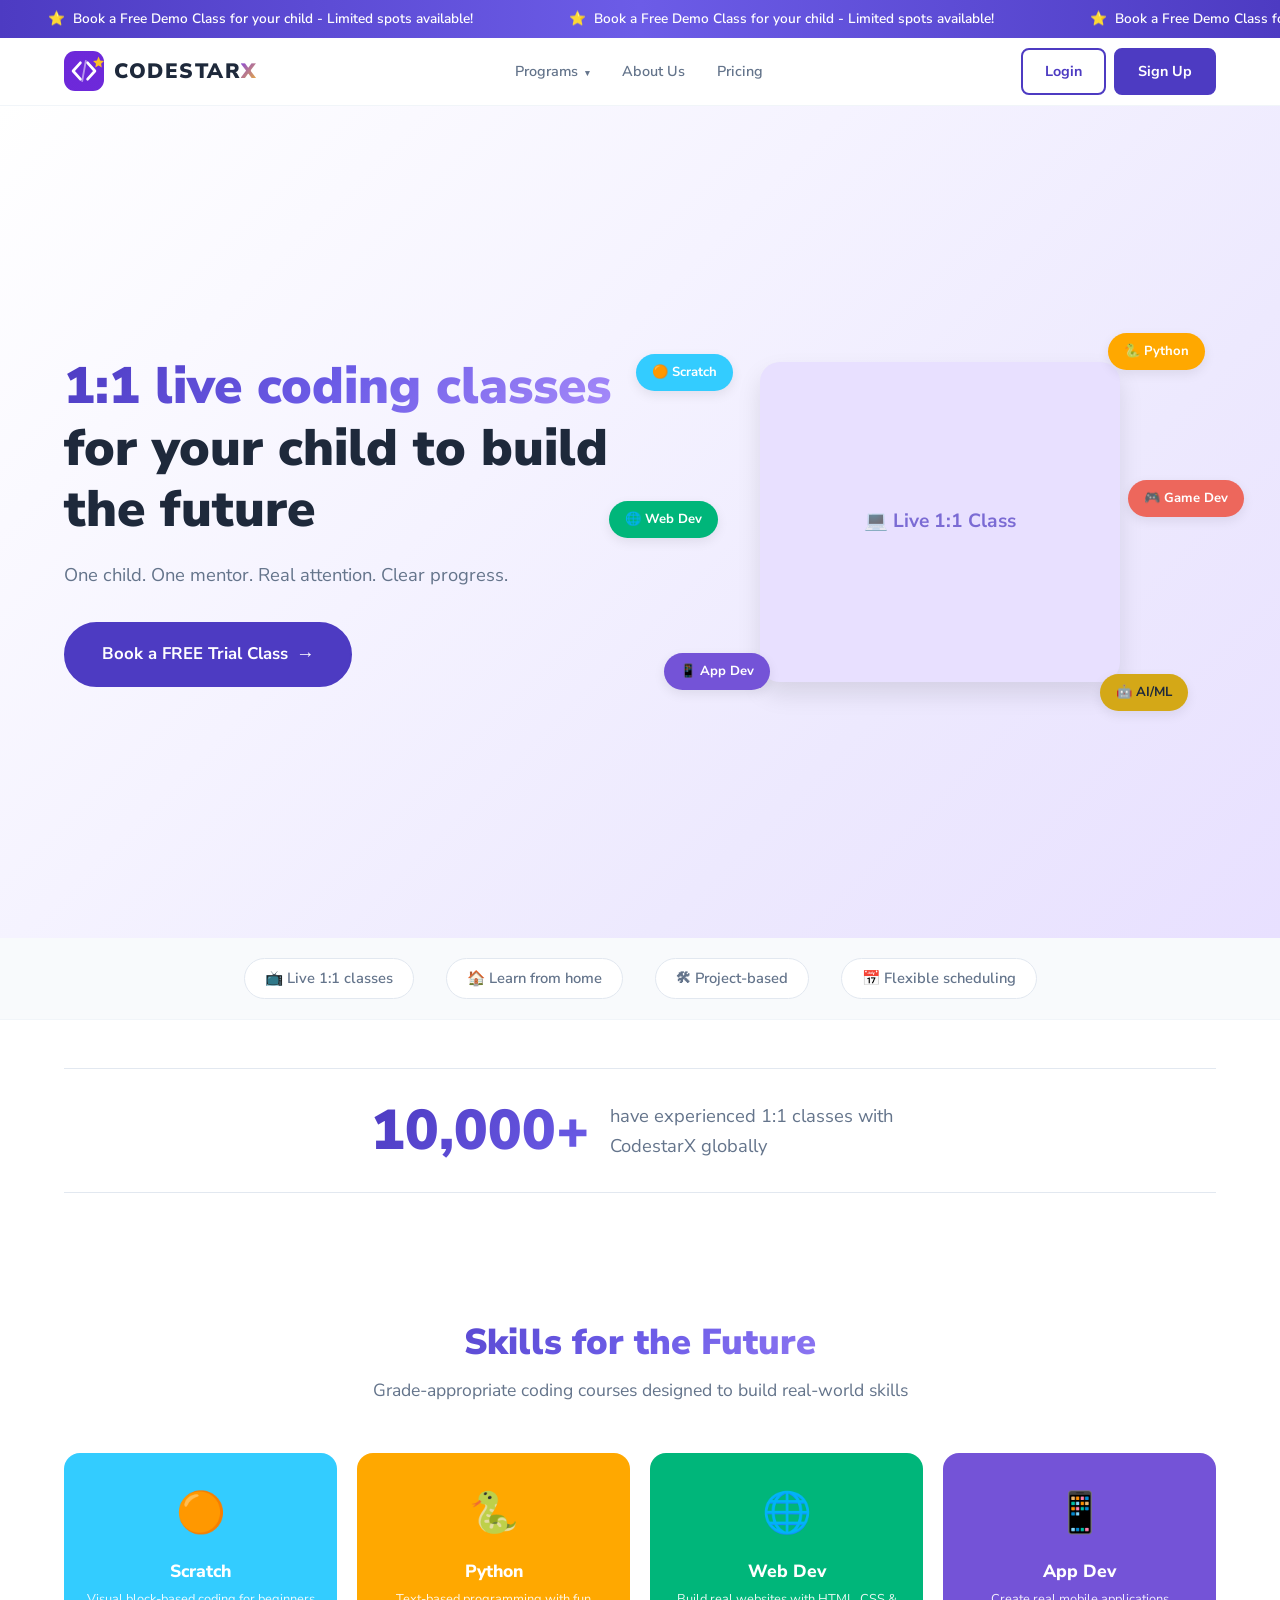
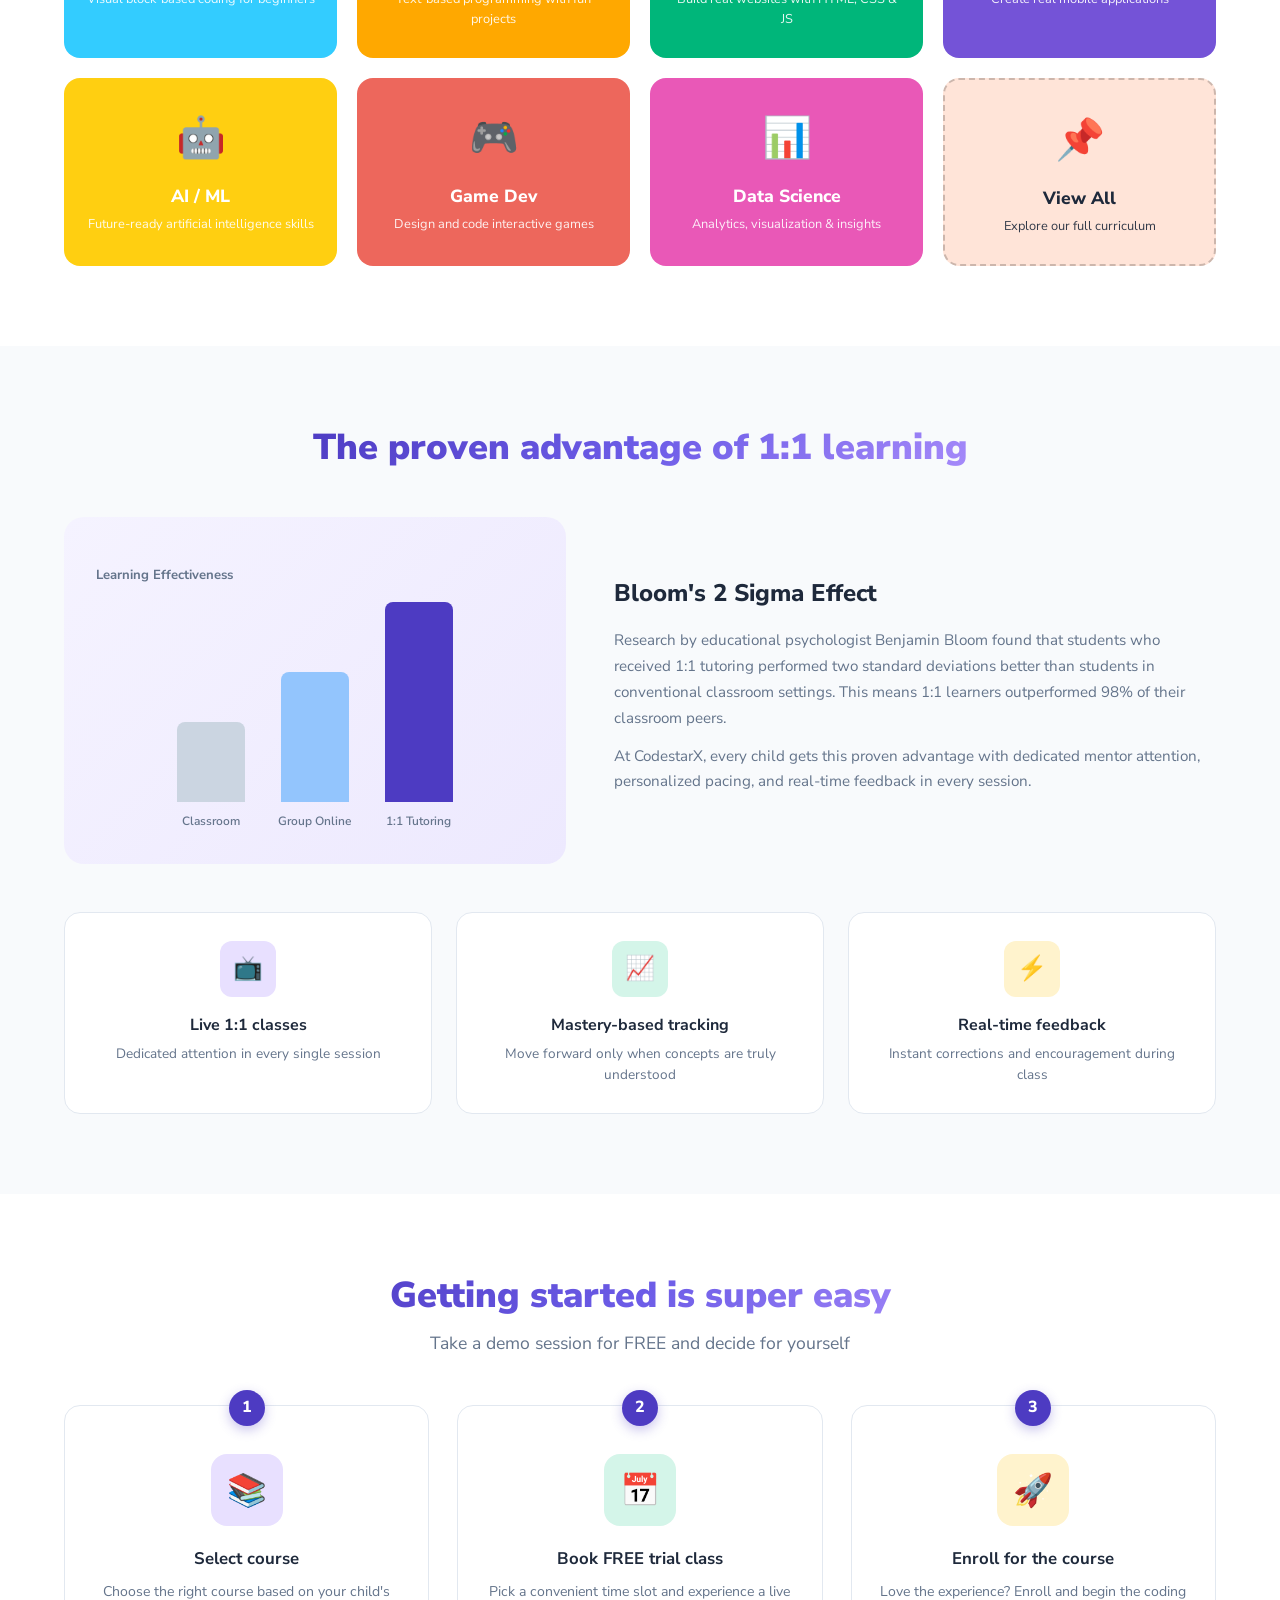
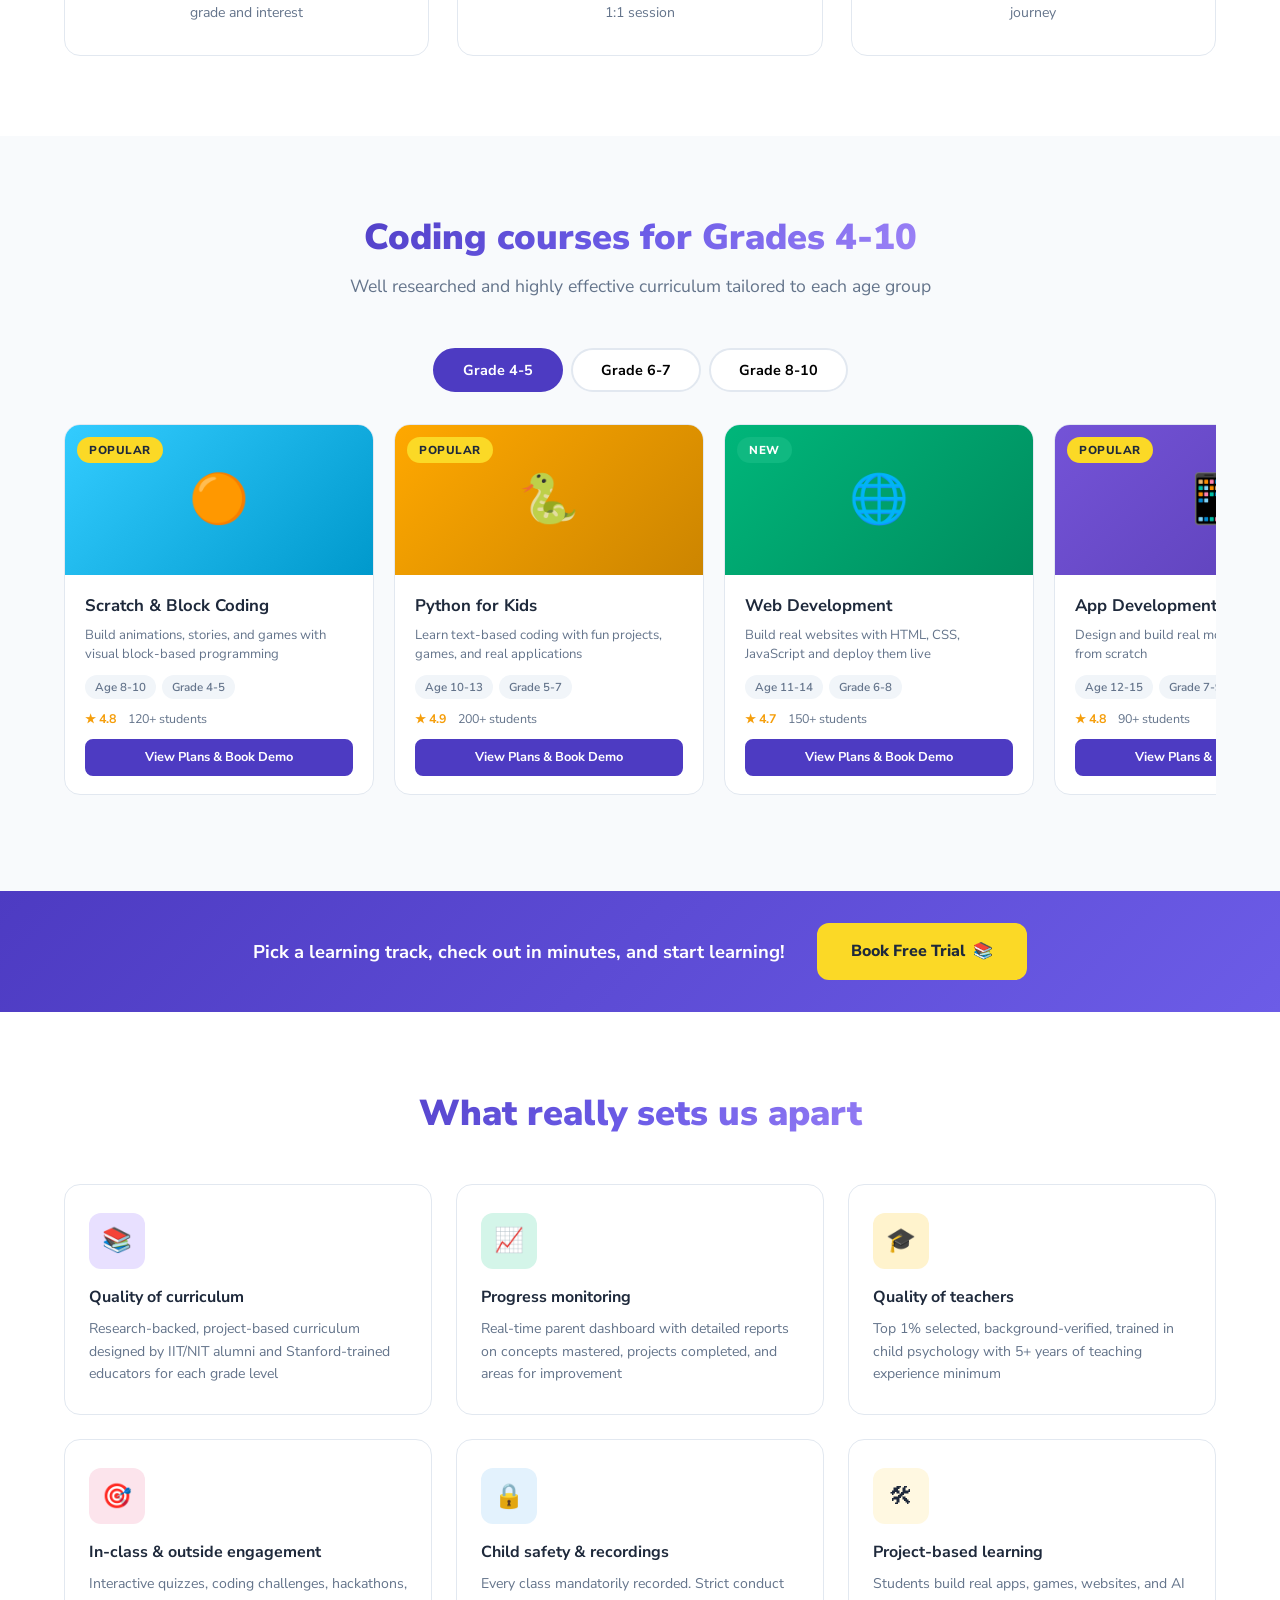
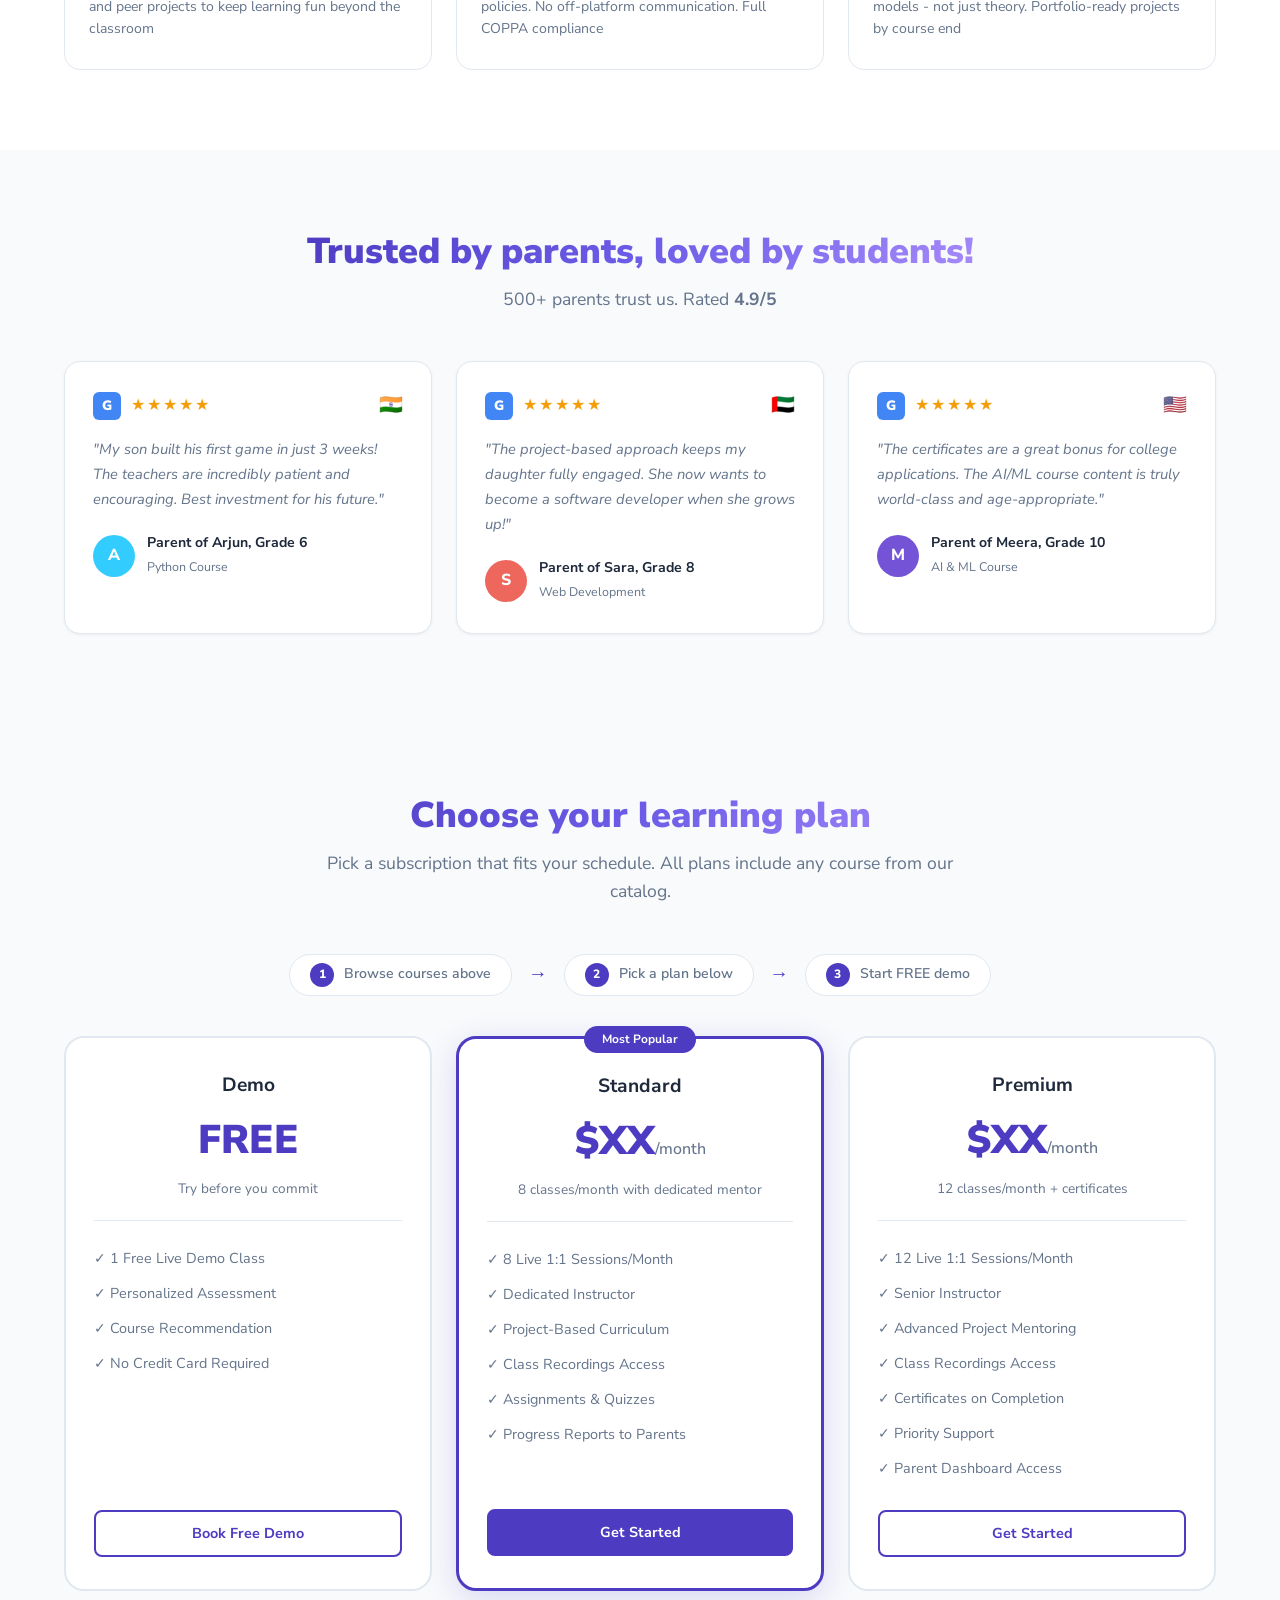
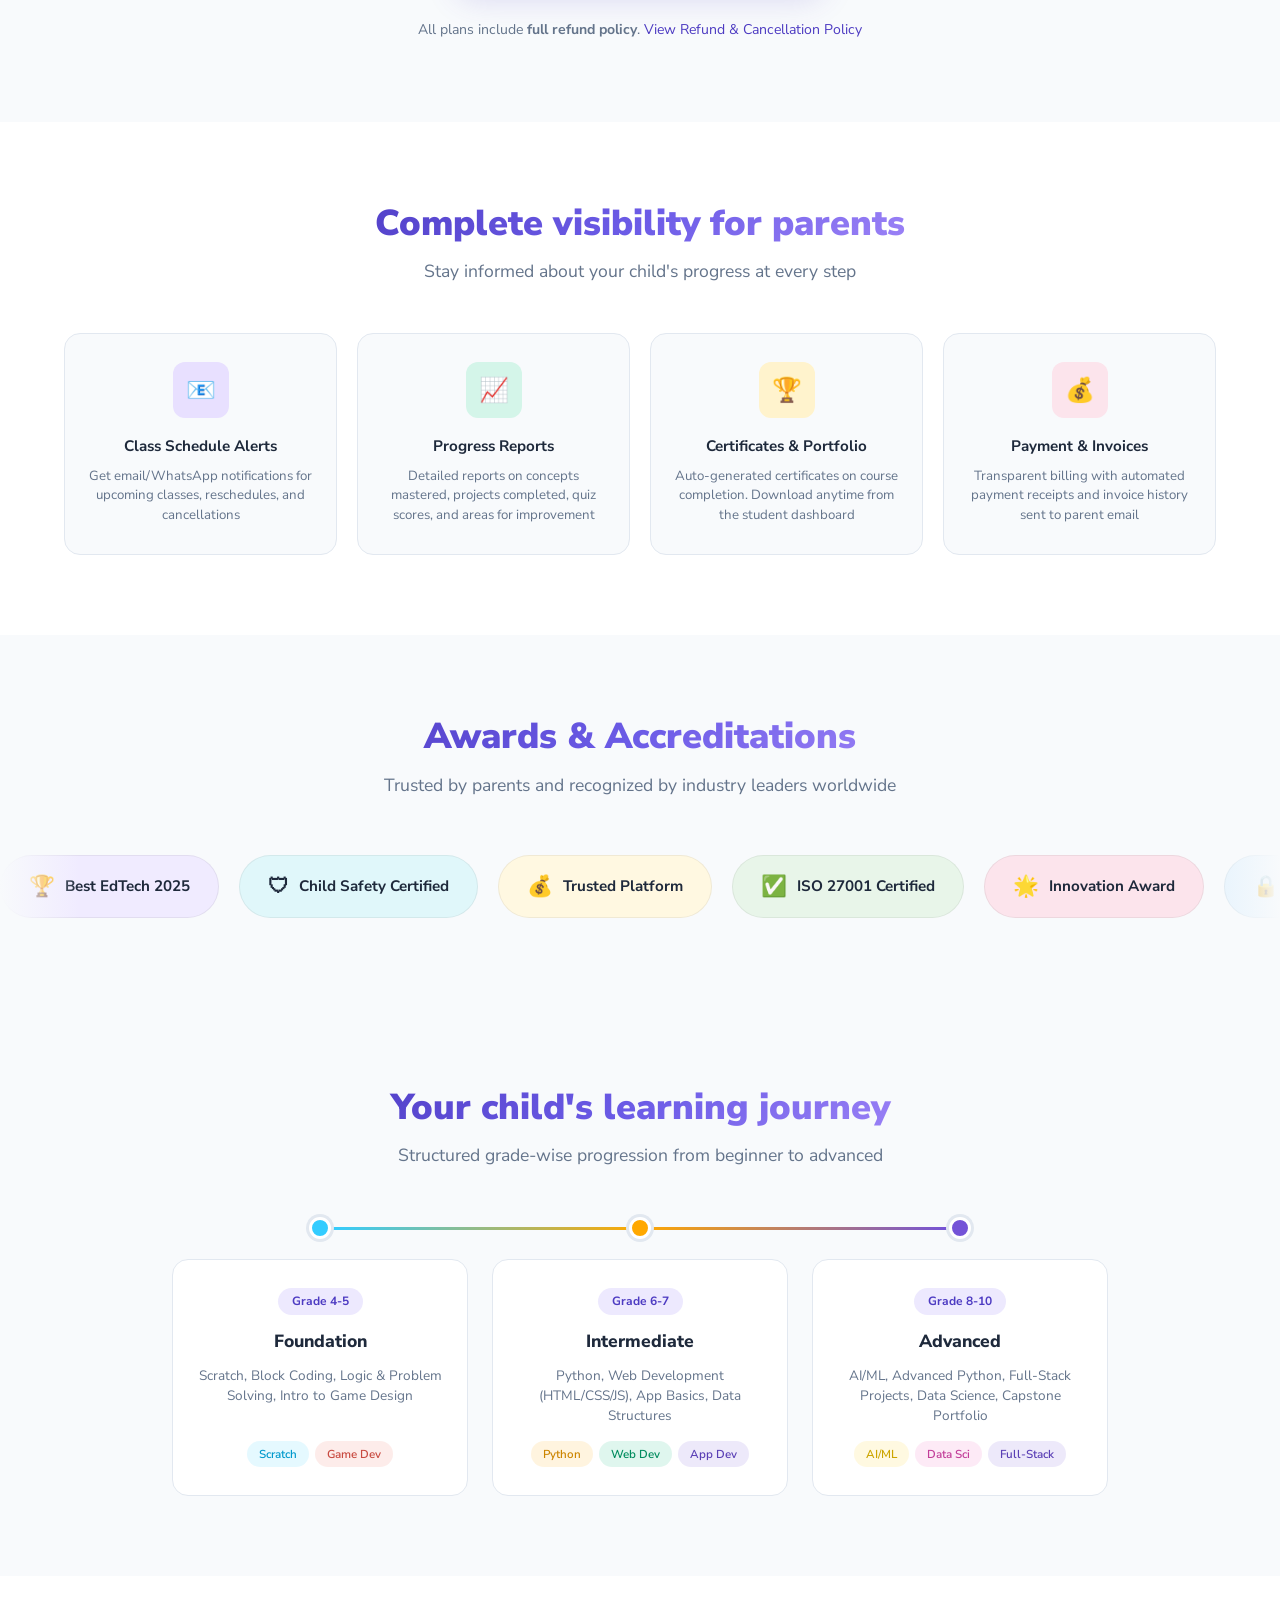
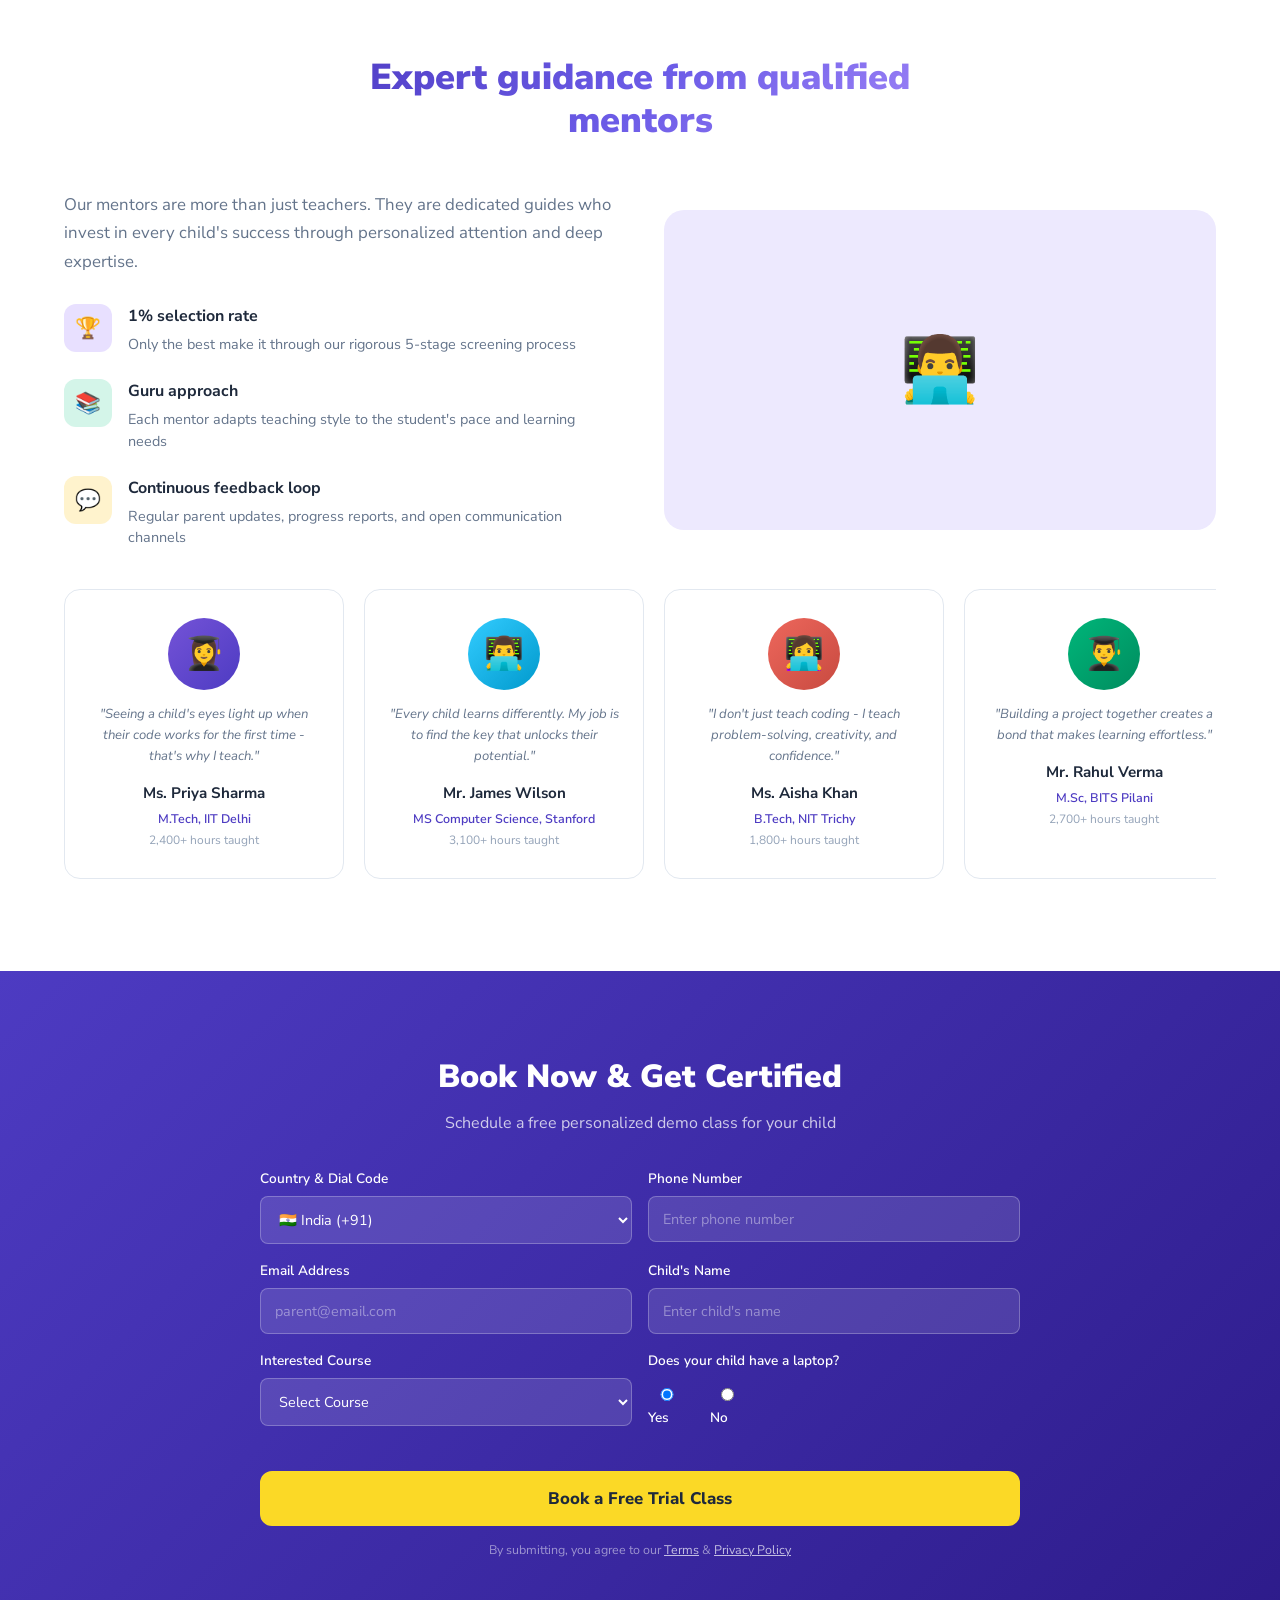
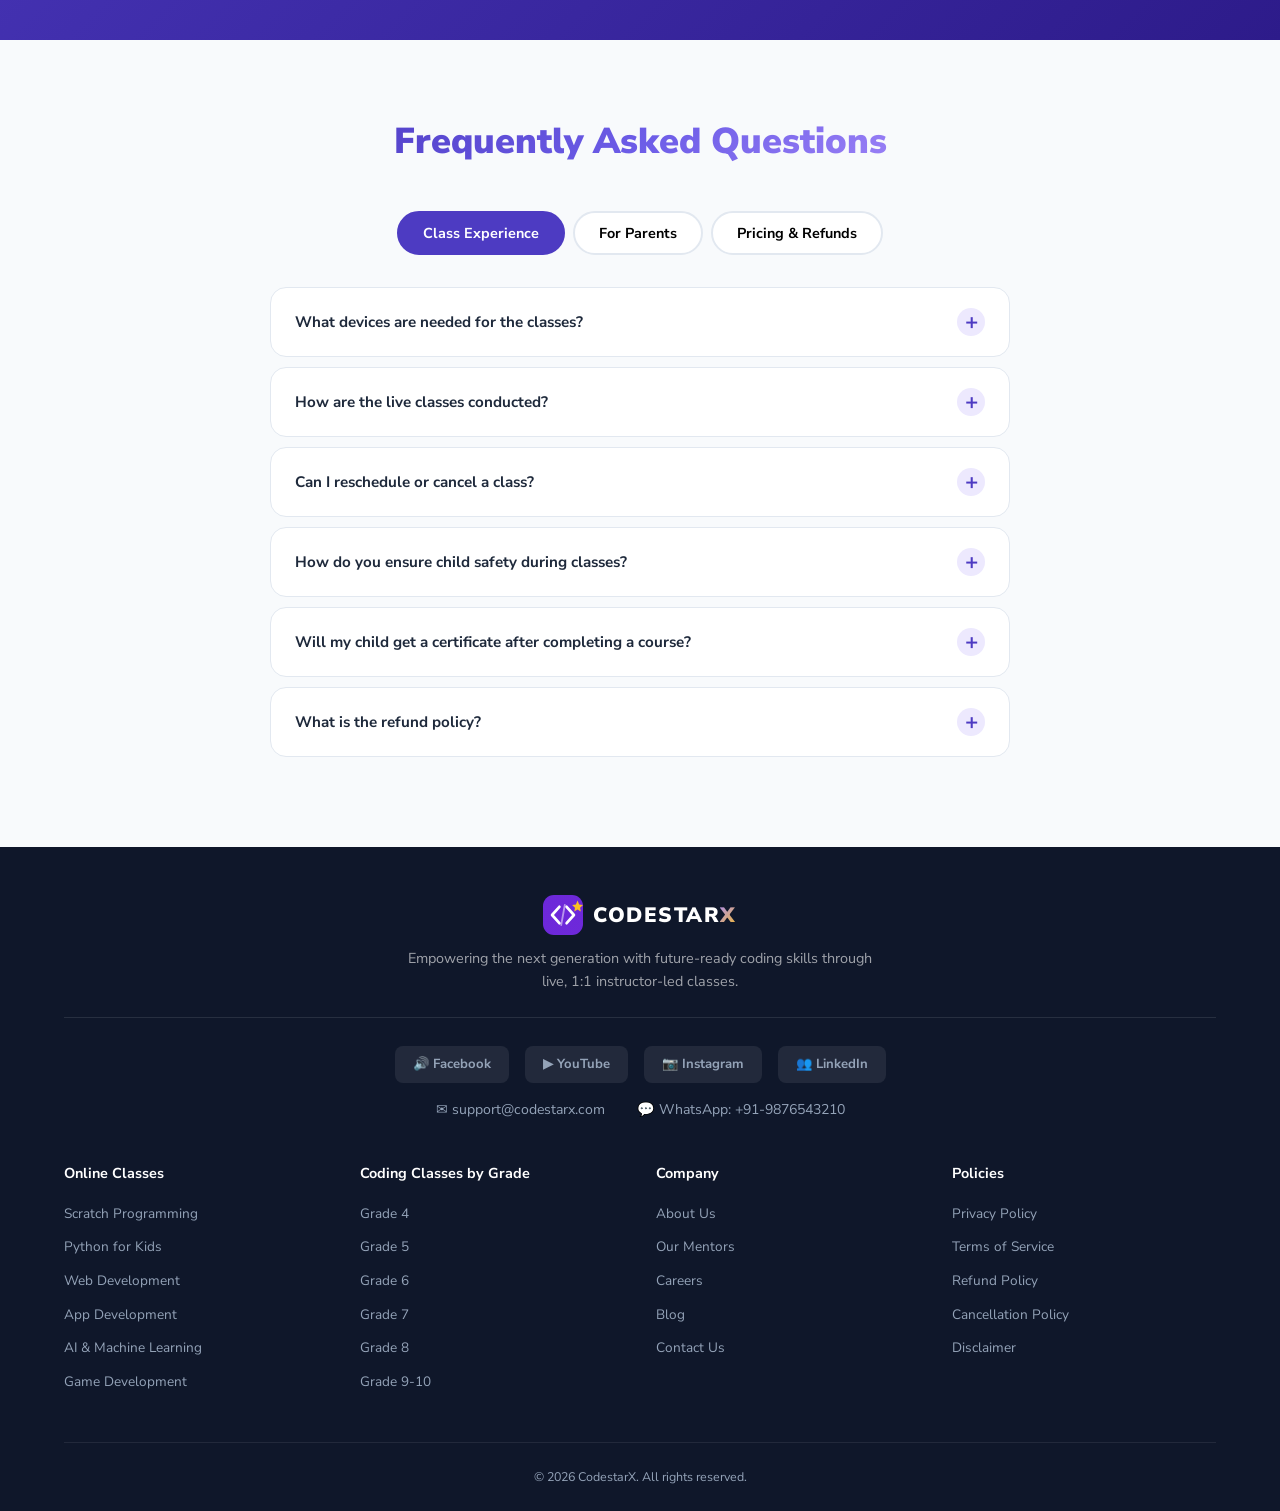
==== v2/wireframe/index.html @ 9871e7d1 "fix folder directory" ====
<!DOCTYPE html>
<html lang="en">
<head>
    <meta charset="UTF-8">
    <meta name="viewport" content="width=device-width, initial-scale=1.0">
    <title>CodestarX - Build the Future | 1:1 Live Coding Classes for Kids</title>
    <link rel="stylesheet" href="styles.css">
    <link href="https://fonts.googleapis.com/css2?family=Nunito+Sans:wght@400;500;600;700;800;900&display=swap" rel="stylesheet">
</head>
<body>

    <!-- ========== 1. SCROLLING ANNOUNCEMENT BAR ========== -->
    <div class="announcement-bar">
        <div class="announcement-track">
            <span class="announcement-text">Book a Free Demo Class for your child - Limited spots available!</span>
            <span class="announcement-text">Book a Free Demo Class for your child - Limited spots available!</span>
            <span class="announcement-text">Book a Free Demo Class for your child - Limited spots available!</span>
            <span class="announcement-text">Book a Free Demo Class for your child - Limited spots available!</span>
            <span class="announcement-text">Book a Free Demo Class for your child - Limited spots available!</span>
            <span class="announcement-text">Book a Free Demo Class for your child - Limited spots available!</span>
            <span class="announcement-text">Book a Free Demo Class for your child - Limited spots available!</span>
            <span class="announcement-text">Book a Free Demo Class for your child - Limited spots available!</span>
            <span class="announcement-text">Book a Free Demo Class for your child - Limited spots available!</span>
            <span class="announcement-text">Book a Free Demo Class for your child - Limited spots available!</span>
            <span class="announcement-text">Book a Free Demo Class for your child - Limited spots available!</span>
            <span class="announcement-text">Book a Free Demo Class for your child - Limited spots available!</span>
        </div>
    </div>

    <!-- ========== 2. STICKY HEADER ========== -->
    <header class="header" id="header">
        <div class="container header-inner">
            <a href="#hero" class="logo">
                <span class="logo-icon">
                    <svg viewBox="0 0 44 44" fill="none" xmlns="http://www.w3.org/2000/svg">
                        <rect width="44" height="44" rx="12" fill="url(#lgH)"/>
                        <path d="M18 13l-8 9 8 9" stroke="#fff" stroke-width="3" stroke-linecap="round" stroke-linejoin="round"/>
                        <path d="M26 13l8 9-8 9" stroke="#fff" stroke-width="3" stroke-linecap="round" stroke-linejoin="round"/>
                        <path d="M24 11l-4 22" stroke="rgba(255,255,255,0.5)" stroke-width="2" stroke-linecap="round"/>
                        <polygon points="38,6 39.8,10.5 44,11 40.8,14 41.6,18.2 38,16 34.4,18.2 35.2,14 32,11 36.2,10.5" fill="#FBBF24"/>
                        <defs>
                            <linearGradient id="lgH" x1="0" y1="0" x2="44" y2="44">
                                <stop offset="0%" stop-color="#6D28D9"/>
                                <stop offset="50%" stop-color="#7C3AED"/>
                                <stop offset="100%" stop-color="#4F46E5"/>
                            </linearGradient>
                        </defs>
                    </svg>
                </span>
                <span class="logo-text">CODESTAR<span class="logo-x">X</span></span>
            </a>
            <nav class="main-nav" id="mainNav">
                <ul>
                    <li class="has-dropdown">
                        <a href="#programs">Programs <span class="arrow">&#9662;</span></a>
                        <ul class="dropdown">
                            <li><a href="#programs">&#128992; Scratch</a></li>
                            <li><a href="#programs">&#128013; Python</a></li>
                            <li><a href="#programs">&#127760; Web Dev</a></li>
                            <li><a href="#programs">&#128241; App Dev</a></li>
                            <li><a href="#programs">&#129302; AI/ML</a></li>
                            <li><a href="#programs">&#127918; Game Dev</a></li>
                            <li class="dropdown-divider"></li>
                            <li><a href="#programs">&#128204; View All Programs</a></li>
                        </ul>
                    </li>
                    <li><a href="#why-us">About Us</a></li>
                    <li><a href="#pricing">Pricing</a></li>
                </ul>
            </nav>
            <div class="header-actions">
                <a href="#" class="btn btn-outline-header">Login</a>
                <a href="#booking" class="btn btn-primary">Sign Up</a>
            </div>
            <button class="mobile-menu-btn" id="mobileMenuBtn" aria-label="Menu">
                <span></span><span></span><span></span>
            </button>
        </div>
        <!-- Mobile Menu -->
        <div class="mobile-menu" id="mobileMenu">
            <ul>
                <li><a href="#programs">Programs</a></li>
                <li><a href="#why-us">About Us</a></li>
                <li><a href="#pricing">Pricing</a></li>
                <li><a href="#" class="btn btn-outline-header" style="margin-bottom:8px;">Login</a></li>
                <li><a href="#booking" class="btn btn-primary">Sign Up</a></li>
            </ul>
        </div>
    </header>

    <!-- ========== 3. HERO SECTION (Codeyoung Style - Light Gradient) ========== -->
    <section class="hero" id="hero">
        <div class="container hero-inner">
            <div class="hero-left">
                <h1 class="hero-heading">
                    <span class="gradient-text">1:1 live coding classes</span> for your child to build the future
                </h1>
                <p class="hero-subtitle">One child. One mentor. Real attention. Clear progress.</p>
                <a href="#booking" class="btn btn-primary btn-large hero-cta">
                    Book a FREE Trial Class <span class="btn-arrow">&#8594;</span>
                </a>
            </div>
            <div class="hero-right">
                <div class="hero-image-placeholder">
                    <div class="hero-placeholder-text">&#128187; Live 1:1 Class</div>
                </div>
                <!-- Floating subject labels -->
                <div class="hero-label hero-label-scratch">&#128992; Scratch</div>
                <div class="hero-label hero-label-python">&#128013; Python</div>
                <div class="hero-label hero-label-webdev">&#127760; Web Dev</div>
                <div class="hero-label hero-label-appdev">&#128241; App Dev</div>
                <div class="hero-label hero-label-aiml">&#129302; AI/ML</div>
                <div class="hero-label hero-label-gamedev">&#127918; Game Dev</div>
            </div>
        </div>
    </section>

    <!-- ========== 4. ACHIEVEMENT INFO BAR ========== -->
    <section class="info-bar">
        <div class="container">
            <div class="info-pills">
                <div class="info-pill">&#128250; Live 1:1 classes</div>
                <div class="info-pill">&#127968; Learn from home</div>
                <div class="info-pill">&#128736; Project-based</div>
                <div class="info-pill">&#128197; Flexible scheduling</div>
            </div>
        </div>
    </section>

    <!-- ========== 5. STUDENT COUNT BAR ========== -->
    <section class="student-count-bar">
        <div class="container">
            <div class="student-count-divider"></div>
            <div class="student-count-inner">
                <div class="student-count-number" id="studentCounter">10,000+</div>
                <div class="student-count-text">have experienced 1:1 classes with CodestarX globally</div>
            </div>
            <div class="student-count-divider"></div>
        </div>
    </section>

    <!-- ========== 6. SKILLS FOR THE FUTURE ========== -->
    <section class="section skills" id="programs">
        <div class="container">
            <div class="section-header">
                <h2 class="gradient-text">Skills for the Future</h2>
                <p>Grade-appropriate coding courses designed to build real-world skills</p>
            </div>
            <div class="skills-grid">
                <div class="skill-card" style="background: #33CCFF;">
                    <div class="skill-emoji">&#128992;</div>
                    <h3>Scratch</h3>
                    <p>Visual block-based coding for beginners</p>
                </div>
                <div class="skill-card" style="background: #FFA800;">
                    <div class="skill-emoji">&#128013;</div>
                    <h3>Python</h3>
                    <p>Text-based programming with fun projects</p>
                </div>
                <div class="skill-card" style="background: #00B67A;">
                    <div class="skill-emoji">&#127760;</div>
                    <h3>Web Dev</h3>
                    <p>Build real websites with HTML, CSS & JS</p>
                </div>
                <div class="skill-card" style="background: #7453D7;">
                    <div class="skill-emoji">&#128241;</div>
                    <h3>App Dev</h3>
                    <p>Create real mobile applications</p>
                </div>
                <div class="skill-card" style="background: #FFCF11;">
                    <div class="skill-emoji">&#129302;</div>
                    <h3>AI / ML</h3>
                    <p>Future-ready artificial intelligence skills</p>
                </div>
                <div class="skill-card" style="background: #ED675C;">
                    <div class="skill-emoji">&#127918;</div>
                    <h3>Game Dev</h3>
                    <p>Design and code interactive games</p>
                </div>
                <div class="skill-card" style="background: #E958B7;">
                    <div class="skill-emoji">&#128202;</div>
                    <h3>Data Science</h3>
                    <p>Analytics, visualization & insights</p>
                </div>
                <div class="skill-card skill-card-cta" style="background: #FFE4D8;">
                    <div class="skill-emoji">&#128204;</div>
                    <h3>View All</h3>
                    <p>Explore our full curriculum</p>
                </div>
            </div>
        </div>
    </section>

    <!-- ========== 7. PROVEN ADVANTAGE ========== -->
    <section class="section proven-advantage" id="proven-advantage">
        <div class="container">
            <div class="section-header">
                <h2 class="gradient-text">The proven advantage of 1:1 learning</h2>
            </div>
            <div class="proven-inner">
                <div class="proven-visual">
                    <div class="proven-chart-box">
                        <div class="chart-title">Learning Effectiveness</div>
                        <div class="chart-bars-row">
                            <div class="chart-bar chart-bar-1">
                                <div class="chart-fill"></div>
                                <span class="chart-label">Classroom</span>
                            </div>
                            <div class="chart-bar chart-bar-2">
                                <div class="chart-fill"></div>
                                <span class="chart-label">Group Online</span>
                            </div>
                            <div class="chart-bar chart-bar-3">
                                <div class="chart-fill"></div>
                                <span class="chart-label">1:1 Tutoring</span>
                            </div>
                        </div>
                    </div>
                </div>
                <div class="proven-content">
                    <h3>Bloom's 2 Sigma Effect</h3>
                    <p>Research by educational psychologist Benjamin Bloom found that students who received 1:1 tutoring performed two standard deviations better than students in conventional classroom settings. This means 1:1 learners outperformed 98% of their classroom peers.</p>
                    <p>At CodestarX, every child gets this proven advantage with dedicated mentor attention, personalized pacing, and real-time feedback in every session.</p>
                </div>
            </div>
            <div class="advantage-cards">
                <div class="advantage-card">
                    <div class="advantage-icon" style="background: #E8E0FF;">&#128250;</div>
                    <h4>Live 1:1 classes</h4>
                    <p>Dedicated attention in every single session</p>
                </div>
                <div class="advantage-card">
                    <div class="advantage-icon" style="background: #D4F5E9;">&#128200;</div>
                    <h4>Mastery-based tracking</h4>
                    <p>Move forward only when concepts are truly understood</p>
                </div>
                <div class="advantage-card">
                    <div class="advantage-icon" style="background: #FFF3CD;">&#9889;</div>
                    <h4>Real-time feedback</h4>
                    <p>Instant corrections and encouragement during class</p>
                </div>
            </div>
        </div>
    </section>

    <!-- ========== 8. GETTING STARTED ========== -->
    <section class="section getting-started" id="getting-started">
        <div class="container">
            <div class="section-header">
                <h2 class="gradient-text">Getting started is super easy</h2>
                <p>Take a demo session for FREE and decide for yourself</p>
            </div>
            <div class="steps-grid">
                <div class="step-card">
                    <div class="step-number">1</div>
                    <div class="step-icon-box" style="background: #E8E0FF;">&#128218;</div>
                    <h4>Select course</h4>
                    <p>Choose the right course based on your child's grade and interest</p>
                </div>
                <div class="step-card">
                    <div class="step-number">2</div>
                    <div class="step-icon-box" style="background: #D4F5E9;">&#128197;</div>
                    <h4>Book FREE trial class</h4>
                    <p>Pick a convenient time slot and experience a live 1:1 session</p>
                </div>
                <div class="step-card">
                    <div class="step-number">3</div>
                    <div class="step-icon-box" style="background: #FFF3CD;">&#128640;</div>
                    <h4>Enroll for the course</h4>
                    <p>Love the experience? Enroll and begin the coding journey</p>
                </div>
            </div>
        </div>
    </section>

    <!-- ========== 9. COURSE CARDS ========== -->
    <section class="section courses" id="courses">
        <div class="container">
            <div class="section-header">
                <h2 class="gradient-text">Coding courses for Grades 4-10</h2>
                <p>Well researched and highly effective curriculum tailored to each age group</p>
            </div>
            <div class="grade-filters">
                <button class="grade-btn active">Grade 4-5</button>
                <button class="grade-btn">Grade 6-7</button>
                <button class="grade-btn">Grade 8-10</button>
            </div>
            <div class="course-scroll">
                <div class="course-card">
                    <div class="course-img" style="background: linear-gradient(135deg, #33CCFF, #0099CC);">
                        <span class="course-badge badge-popular">Popular</span>
                        <span class="course-emoji">&#128992;</span>
                    </div>
                    <div class="course-body">
                        <h4>Scratch & Block Coding</h4>
                        <p class="course-desc">Build animations, stories, and games with visual block-based programming</p>
                        <div class="course-tags">
                            <span class="tag">Age 8-10</span>
                            <span class="tag">Grade 4-5</span>
                        </div>
                        <div class="course-meta">
                            <span class="rating">&#9733; 4.8</span>
                            <span>120+ students</span>
                        </div>
                        <a href="#pricing" class="btn btn-primary btn-small btn-full">View Plans & Book Demo</a>
                    </div>
                </div>
                <div class="course-card">
                    <div class="course-img" style="background: linear-gradient(135deg, #FFA800, #CC8500);">
                        <span class="course-badge badge-popular">Popular</span>
                        <span class="course-emoji">&#128013;</span>
                    </div>
                    <div class="course-body">
                        <h4>Python for Kids</h4>
                        <p class="course-desc">Learn text-based coding with fun projects, games, and real applications</p>
                        <div class="course-tags">
                            <span class="tag">Age 10-13</span>
                            <span class="tag">Grade 5-7</span>
                        </div>
                        <div class="course-meta">
                            <span class="rating">&#9733; 4.9</span>
                            <span>200+ students</span>
                        </div>
                        <a href="#pricing" class="btn btn-primary btn-small btn-full">View Plans &amp; Book Demo</a>
                    </div>
                </div>
                <div class="course-card">
                    <div class="course-img" style="background: linear-gradient(135deg, #00B67A, #008C5E);">
                        <span class="course-badge badge-new">New</span>
                        <span class="course-emoji">&#127760;</span>
                    </div>
                    <div class="course-body">
                        <h4>Web Development</h4>
                        <p class="course-desc">Build real websites with HTML, CSS, JavaScript and deploy them live</p>
                        <div class="course-tags">
                            <span class="tag">Age 11-14</span>
                            <span class="tag">Grade 6-8</span>
                        </div>
                        <div class="course-meta">
                            <span class="rating">&#9733; 4.7</span>
                            <span>150+ students</span>
                        </div>
                        <a href="#pricing" class="btn btn-primary btn-small btn-full">View Plans &amp; Book Demo</a>
                    </div>
                </div>
                <div class="course-card">
                    <div class="course-img" style="background: linear-gradient(135deg, #7453D7, #5A3FB5);">
                        <span class="course-badge badge-popular">Popular</span>
                        <span class="course-emoji">&#128241;</span>
                    </div>
                    <div class="course-body">
                        <h4>App Development</h4>
                        <p class="course-desc">Design and build real mobile applications from scratch</p>
                        <div class="course-tags">
                            <span class="tag">Age 12-15</span>
                            <span class="tag">Grade 7-9</span>
                        </div>
                        <div class="course-meta">
                            <span class="rating">&#9733; 4.8</span>
                            <span>90+ students</span>
                        </div>
                        <a href="#pricing" class="btn btn-primary btn-small btn-full">View Plans &amp; Book Demo</a>
                    </div>
                </div>
                <div class="course-card">
                    <div class="course-img" style="background: linear-gradient(135deg, #FFCF11, #CCA500);">
                        <span class="course-badge badge-new">New</span>
                        <span class="course-emoji">&#129302;</span>
                    </div>
                    <div class="course-body">
                        <h4>AI & Machine Learning</h4>
                        <p class="course-desc">Explore artificial intelligence, machine learning models, and smart projects</p>
                        <div class="course-tags">
                            <span class="tag">Age 13-16</span>
                            <span class="tag">Grade 8-10</span>
                        </div>
                        <div class="course-meta">
                            <span class="rating">&#9733; 4.9</span>
                            <span>80+ students</span>
                        </div>
                        <a href="#pricing" class="btn btn-primary btn-small btn-full">View Plans &amp; Book Demo</a>
                    </div>
                </div>
                <div class="course-card">
                    <div class="course-img" style="background: linear-gradient(135deg, #ED675C, #C84A40);">
                        <span class="course-badge badge-popular">Popular</span>
                        <span class="course-emoji">&#127918;</span>
                    </div>
                    <div class="course-body">
                        <h4>Game Development</h4>
                        <p class="course-desc">Design, code, and publish interactive games with real game engines</p>
                        <div class="course-tags">
                            <span class="tag">Age 10-14</span>
                            <span class="tag">Grade 5-8</span>
                        </div>
                        <div class="course-meta">
                            <span class="rating">&#9733; 4.8</span>
                            <span>110+ students</span>
                        </div>
                        <a href="#pricing" class="btn btn-primary btn-small btn-full">View Plans &amp; Book Demo</a>
                    </div>
                </div>
            </div>
        </div>
    </section>

    <!-- ========== NEW: QUICK CHECKOUT CTA STRIP (Codeyoung style) ========== -->
    <section class="checkout-strip">
        <div class="container">
            <div class="checkout-strip-inner">
                <div class="checkout-strip-text">Pick a learning track, check out in minutes, and start learning!</div>
                <a href="#booking" class="btn btn-accent btn-large">Book Free Trial <span>&#128218;</span></a>
            </div>
        </div>
    </section>

    <!-- ========== 10. WHAT SETS US APART ========== -->
    <section class="section why-choose" id="why-us">
        <div class="container">
            <div class="section-header">
                <h2 class="gradient-text">What really sets us apart</h2>
            </div>
            <div class="features-grid">
                <div class="feature-card">
                    <div class="feature-icon" style="background: #E8E0FF;">&#128218;</div>
                    <h4>Quality of curriculum</h4>
                    <p>Research-backed, project-based curriculum designed by IIT/NIT alumni and Stanford-trained educators for each grade level</p>
                </div>
                <div class="feature-card">
                    <div class="feature-icon" style="background: #D4F5E9;">&#128200;</div>
                    <h4>Progress monitoring</h4>
                    <p>Real-time parent dashboard with detailed reports on concepts mastered, projects completed, and areas for improvement</p>
                </div>
                <div class="feature-card">
                    <div class="feature-icon" style="background: #FFF3CD;">&#127891;</div>
                    <h4>Quality of teachers</h4>
                    <p>Top 1% selected, background-verified, trained in child psychology with 5+ years of teaching experience minimum</p>
                </div>
                <div class="feature-card">
                    <div class="feature-icon" style="background: #FCE4EC;">&#127919;</div>
                    <h4>In-class & outside engagement</h4>
                    <p>Interactive quizzes, coding challenges, hackathons, and peer projects to keep learning fun beyond the classroom</p>
                </div>
                <div class="feature-card">
                    <div class="feature-icon" style="background: #E3F2FD;">&#128274;</div>
                    <h4>Child safety & recordings</h4>
                    <p>Every class mandatorily recorded. Strict conduct policies. No off-platform communication. Full COPPA compliance</p>
                </div>
                <div class="feature-card">
                    <div class="feature-icon" style="background: #FFF8E1;">&#128736;</div>
                    <h4>Project-based learning</h4>
                    <p>Students build real apps, games, websites, and AI models - not just theory. Portfolio-ready projects by course end</p>
                </div>
            </div>
        </div>
    </section>

    <!-- ========== 11. TESTIMONIALS ========== -->
    <section class="section testimonials" id="testimonials">
        <div class="container">
            <div class="section-header">
                <h2 class="gradient-text">Trusted by parents, loved by students!</h2>
                <p>500+ parents trust us. Rated <strong>4.9/5</strong></p>
            </div>
            <div class="testimonial-grid">
                <div class="testimonial-card">
                    <div class="testimonial-top">
                        <div class="google-badge">G</div>
                        <div class="testimonial-stars">&#9733;&#9733;&#9733;&#9733;&#9733;</div>
                        <span class="country-flag">&#127470;&#127475;</span>
                    </div>
                    <p class="testimonial-quote">"My son built his first game in just 3 weeks! The teachers are incredibly patient and encouraging. Best investment for his future."</p>
                    <div class="testimonial-author">
                        <div class="author-avatar" style="background: #33CCFF;">A</div>
                        <div>
                            <strong>Parent of Arjun, Grade 6</strong>
                            <span>Python Course</span>
                        </div>
                    </div>
                </div>
                <div class="testimonial-card">
                    <div class="testimonial-top">
                        <div class="google-badge">G</div>
                        <div class="testimonial-stars">&#9733;&#9733;&#9733;&#9733;&#9733;</div>
                        <span class="country-flag">&#127462;&#127466;</span>
                    </div>
                    <p class="testimonial-quote">"The project-based approach keeps my daughter fully engaged. She now wants to become a software developer when she grows up!"</p>
                    <div class="testimonial-author">
                        <div class="author-avatar" style="background: #ED675C;">S</div>
                        <div>
                            <strong>Parent of Sara, Grade 8</strong>
                            <span>Web Development</span>
                        </div>
                    </div>
                </div>
                <div class="testimonial-card">
                    <div class="testimonial-top">
                        <div class="google-badge">G</div>
                        <div class="testimonial-stars">&#9733;&#9733;&#9733;&#9733;&#9733;</div>
                        <span class="country-flag">&#127482;&#127480;</span>
                    </div>
                    <p class="testimonial-quote">"The certificates are a great bonus for college applications. The AI/ML course content is truly world-class and age-appropriate."</p>
                    <div class="testimonial-author">
                        <div class="author-avatar" style="background: #7453D7;">M</div>
                        <div>
                            <strong>Parent of Meera, Grade 10</strong>
                            <span>AI & ML Course</span>
                        </div>
                    </div>
                </div>
            </div>
        </div>
    </section>

    <!-- ========== NEW: PRICING PLANS (from PRD) ========== -->
    <section class="section pricing" id="pricing">
        <div class="container">
            <div class="section-header">
                <h2 class="gradient-text">Choose your learning plan</h2>
                <p>Pick a subscription that fits your schedule. All plans include any course from our catalog.</p>
            </div>
            <div class="pricing-flow">
                <div class="pricing-flow-step">
                    <span class="pricing-flow-num">1</span>
                    <span>Browse courses above</span>
                </div>
                <span class="pricing-flow-arrow">&#8594;</span>
                <div class="pricing-flow-step">
                    <span class="pricing-flow-num">2</span>
                    <span>Pick a plan below</span>
                </div>
                <span class="pricing-flow-arrow">&#8594;</span>
                <div class="pricing-flow-step">
                    <span class="pricing-flow-num">3</span>
                    <span>Start FREE demo</span>
                </div>
            </div>
            <div class="pricing-grid">
                <div class="pricing-card">
                    <div class="pricing-header-card">
                        <h3>Demo</h3>
                        <div class="pricing-price">FREE</div>
                        <p>Try before you commit</p>
                    </div>
                    <ul class="pricing-features">
                        <li>&#10003; 1 Free Live Demo Class</li>
                        <li>&#10003; Personalized Assessment</li>
                        <li>&#10003; Course Recommendation</li>
                        <li>&#10003; No Credit Card Required</li>
                    </ul>
                    <a href="#booking" class="btn btn-outline btn-full">Book Free Demo</a>
                </div>
                <div class="pricing-card pricing-featured">
                    <div class="pricing-badge">Most Popular</div>
                    <div class="pricing-header-card">
                        <h3>Standard</h3>
                        <div class="pricing-price">$XX<span>/month</span></div>
                        <p>8 classes/month with dedicated mentor</p>
                    </div>
                    <ul class="pricing-features">
                        <li>&#10003; 8 Live 1:1 Sessions/Month</li>
                        <li>&#10003; Dedicated Instructor</li>
                        <li>&#10003; Project-Based Curriculum</li>
                        <li>&#10003; Class Recordings Access</li>
                        <li>&#10003; Assignments & Quizzes</li>
                        <li>&#10003; Progress Reports to Parents</li>
                    </ul>
                    <a href="#booking" class="btn btn-primary btn-full">Get Started</a>
                </div>
                <div class="pricing-card">
                    <div class="pricing-header-card">
                        <h3>Premium</h3>
                        <div class="pricing-price">$XX<span>/month</span></div>
                        <p>12 classes/month + certificates</p>
                    </div>
                    <ul class="pricing-features">
                        <li>&#10003; 12 Live 1:1 Sessions/Month</li>
                        <li>&#10003; Senior Instructor</li>
                        <li>&#10003; Advanced Project Mentoring</li>
                        <li>&#10003; Class Recordings Access</li>
                        <li>&#10003; Certificates on Completion</li>
                        <li>&#10003; Priority Support</li>
                        <li>&#10003; Parent Dashboard Access</li>
                    </ul>
                    <a href="#booking" class="btn btn-outline btn-full">Get Started</a>
                </div>
            </div>
            <p class="pricing-note">All plans include <strong>full refund policy</strong>. <a href="#">View Refund & Cancellation Policy</a></p>
        </div>
    </section>

    <!-- ========== NEW: PARENT VISIBILITY (from PRD) ========== -->
    <section class="section parent-section" id="parents">
        <div class="container">
            <div class="section-header">
                <h2 class="gradient-text">Complete visibility for parents</h2>
                <p>Stay informed about your child's progress at every step</p>
            </div>
            <div class="parent-grid">
                <div class="parent-card">
                    <div class="parent-icon" style="background: #E8E0FF;">&#128231;</div>
                    <h4>Class Schedule Alerts</h4>
                    <p>Get email/WhatsApp notifications for upcoming classes, reschedules, and cancellations</p>
                </div>
                <div class="parent-card">
                    <div class="parent-icon" style="background: #D4F5E9;">&#128200;</div>
                    <h4>Progress Reports</h4>
                    <p>Detailed reports on concepts mastered, projects completed, quiz scores, and areas for improvement</p>
                </div>
                <div class="parent-card">
                    <div class="parent-icon" style="background: #FFF3CD;">&#127942;</div>
                    <h4>Certificates & Portfolio</h4>
                    <p>Auto-generated certificates on course completion. Download anytime from the student dashboard</p>
                </div>
                <div class="parent-card">
                    <div class="parent-icon" style="background: #FCE4EC;">&#128176;</div>
                    <h4>Payment & Invoices</h4>
                    <p>Transparent billing with automated payment receipts and invoice history sent to parent email</p>
                </div>
            </div>
        </div>
    </section>

    <!-- ========== AWARDS & ACCREDITATIONS ========== -->
    <section class="section awards">
        <div class="container">
            <div class="section-header">
                <h2 class="gradient-text">Awards & Accreditations</h2>
                <p>Trusted by parents and recognized by industry leaders worldwide</p>
            </div>
        </div>
        <div class="awards-marquee-wrapper">
            <div class="awards-marquee-track">
                <div class="award-pill" style="background:#F0EBFF;"><span>&#127942;</span> Best EdTech 2025</div>
                <div class="award-pill" style="background:#E0F7FA;"><span>&#128737;</span> Child Safety Certified</div>
                <div class="award-pill" style="background:#FFF8E1;"><span>&#128176;</span> Trusted Platform</div>
                <div class="award-pill" style="background:#E8F5E9;"><span>&#9989;</span> ISO 27001 Certified</div>
                <div class="award-pill" style="background:#FCE4EC;"><span>&#127775;</span> Innovation Award</div>
                <div class="award-pill" style="background:#E3F2FD;"><span>&#128274;</span> COPPA Compliant</div>
                <div class="award-pill" style="background:#FFF3E0;"><span>&#127891;</span> STEM Accredited</div>
                <div class="award-pill" style="background:#F3E5F5;"><span>&#128200;</span> Top Rated Platform</div>
                <div class="award-pill" style="background:#E0F2F1;"><span>&#128196;</span> GDPR Compliant</div>
                <!-- Duplicate for seamless loop -->
                <div class="award-pill" style="background:#F0EBFF;"><span>&#127942;</span> Best EdTech 2025</div>
                <div class="award-pill" style="background:#E0F7FA;"><span>&#128737;</span> Child Safety Certified</div>
                <div class="award-pill" style="background:#FFF8E1;"><span>&#128176;</span> Trusted Platform</div>
                <div class="award-pill" style="background:#E8F5E9;"><span>&#9989;</span> ISO 27001 Certified</div>
                <div class="award-pill" style="background:#FCE4EC;"><span>&#127775;</span> Innovation Award</div>
                <div class="award-pill" style="background:#E3F2FD;"><span>&#128274;</span> COPPA Compliant</div>
                <div class="award-pill" style="background:#FFF3E0;"><span>&#127891;</span> STEM Accredited</div>
                <div class="award-pill" style="background:#F3E5F5;"><span>&#128200;</span> Top Rated Platform</div>
                <div class="award-pill" style="background:#E0F2F1;"><span>&#128196;</span> GDPR Compliant</div>
            </div>
        </div>
    </section>

    <!-- ========== NEW: CURRICULUM PROGRESSION PATH (from PRD) ========== -->
    <section class="section curriculum-path" id="curriculum">
        <div class="container">
            <div class="section-header">
                <h2 class="gradient-text">Your child's learning journey</h2>
                <p>Structured grade-wise progression from beginner to advanced</p>
            </div>
            <div class="path-timeline">
                <div class="path-item">
                    <div class="path-dot" style="background: #33CCFF;"></div>
                    <div class="path-content">
                        <div class="path-grade">Grade 4-5</div>
                        <h4>Foundation</h4>
                        <p>Scratch, Block Coding, Logic & Problem Solving, Intro to Game Design</p>
                        <div class="path-tags">
                            <span style="background:#33CCFF20;color:#0099CC;">Scratch</span>
                            <span style="background:#ED675C20;color:#C84A40;">Game Dev</span>
                        </div>
                    </div>
                </div>
                <div class="path-connector"></div>
                <div class="path-item">
                    <div class="path-dot" style="background: #FFA800;"></div>
                    <div class="path-content">
                        <div class="path-grade">Grade 6-7</div>
                        <h4>Intermediate</h4>
                        <p>Python, Web Development (HTML/CSS/JS), App Basics, Data Structures</p>
                        <div class="path-tags">
                            <span style="background:#FFA80020;color:#CC8500;">Python</span>
                            <span style="background:#00B67A20;color:#008C5E;">Web Dev</span>
                            <span style="background:#7453D720;color:#5A3FB5;">App Dev</span>
                        </div>
                    </div>
                </div>
                <div class="path-connector"></div>
                <div class="path-item">
                    <div class="path-dot" style="background: #7453D7;"></div>
                    <div class="path-content">
                        <div class="path-grade">Grade 8-10</div>
                        <h4>Advanced</h4>
                        <p>AI/ML, Advanced Python, Full-Stack Projects, Data Science, Capstone Portfolio</p>
                        <div class="path-tags">
                            <span style="background:#FFCF1120;color:#CCA500;">AI/ML</span>
                            <span style="background:#E958B720;color:#C23D99;">Data Sci</span>
                            <span style="background:#7453D720;color:#5A3FB5;">Full-Stack</span>
                        </div>
                    </div>
                </div>
            </div>
        </div>
    </section>

    <!-- ========== 12. TEACHER/MENTOR CARDS ========== -->
    <section class="section mentors" id="mentors">
        <div class="container">
            <div class="section-header">
                <h2 class="gradient-text">Expert guidance from qualified mentors</h2>
            </div>
            <div class="mentors-inner">
                <div class="mentors-top">
                    <div class="mentors-left">
                        <p class="mentors-desc">Our mentors are more than just teachers. They are dedicated guides who invest in every child's success through personalized attention and deep expertise.</p>
                        <div class="mentor-quality-points">
                            <div class="quality-point">
                                <div class="quality-icon" style="background: #E8E0FF;">&#127942;</div>
                                <div>
                                    <h4>1% selection rate</h4>
                                    <p>Only the best make it through our rigorous 5-stage screening process</p>
                                </div>
                            </div>
                            <div class="quality-point">
                                <div class="quality-icon" style="background: #D4F5E9;">&#128218;</div>
                                <div>
                                    <h4>Guru approach</h4>
                                    <p>Each mentor adapts teaching style to the student's pace and learning needs</p>
                                </div>
                            </div>
                            <div class="quality-point">
                                <div class="quality-icon" style="background: #FFF3CD;">&#128172;</div>
                                <div>
                                    <h4>Continuous feedback loop</h4>
                                    <p>Regular parent updates, progress reports, and open communication channels</p>
                                </div>
                            </div>
                        </div>
                    </div>
                    <div class="mentors-right-preview">&#128104;&#8205;&#128187;</div>
                </div>
                <div class="mentors-bottom">
                    <div class="mentor-cards-scroll">
                        <div class="mentor-card">
                            <div class="mentor-avatar" style="background: linear-gradient(135deg, #7453D7, #4D3BC2);">
                                <span>&#128105;&#8205;&#127891;</span>
                            </div>
                            <p class="mentor-quote">"Seeing a child's eyes light up when their code works for the first time - that's why I teach."</p>
                            <h4>Ms. Priya Sharma</h4>
                            <span class="mentor-degree">M.Tech, IIT Delhi</span>
                            <span class="mentor-hours">2,400+ hours taught</span>
                        </div>
                        <div class="mentor-card">
                            <div class="mentor-avatar" style="background: linear-gradient(135deg, #33CCFF, #0099CC);">
                                <span>&#128104;&#8205;&#128187;</span>
                            </div>
                            <p class="mentor-quote">"Every child learns differently. My job is to find the key that unlocks their potential."</p>
                            <h4>Mr. James Wilson</h4>
                            <span class="mentor-degree">MS Computer Science, Stanford</span>
                            <span class="mentor-hours">3,100+ hours taught</span>
                        </div>
                        <div class="mentor-card">
                            <div class="mentor-avatar" style="background: linear-gradient(135deg, #ED675C, #C84A40);">
                                <span>&#128105;&#8205;&#128187;</span>
                            </div>
                            <p class="mentor-quote">"I don't just teach coding - I teach problem-solving, creativity, and confidence."</p>
                            <h4>Ms. Aisha Khan</h4>
                            <span class="mentor-degree">B.Tech, NIT Trichy</span>
                            <span class="mentor-hours">1,800+ hours taught</span>
                        </div>
                        <div class="mentor-card">
                            <div class="mentor-avatar" style="background: linear-gradient(135deg, #00B67A, #008C5E);">
                                <span>&#128104;&#8205;&#127891;</span>
                            </div>
                            <p class="mentor-quote">"Building a project together creates a bond that makes learning effortless."</p>
                            <h4>Mr. Rahul Verma</h4>
                            <span class="mentor-degree">M.Sc, BITS Pilani</span>
                            <span class="mentor-hours">2,700+ hours taught</span>
                        </div>
                    </div>
                </div>
            </div>
        </div>
    </section>

    <!-- ========== 13. BOOKING FORM ========== -->
    <section class="section booking" id="booking">
        <div class="container">
            <div class="booking-inner">
                <div class="booking-form-wrap">
                    <h2>Book Now & Get Certified</h2>
                    <p>Schedule a free personalized demo class for your child</p>
                    <form onsubmit="return false;">
                        <div class="form-row">
                            <div class="form-group">
                                <label>Country & Dial Code</label>
                                <select>
                                    <option>&#127470;&#127475; India (+91)</option>
                                    <option>&#127482;&#127480; USA (+1)</option>
                                    <option>&#127468;&#127463; UK (+44)</option>
                                    <option>&#127462;&#127466; UAE (+971)</option>
                                    <option>&#127464;&#127462; Canada (+1)</option>
                                    <option>&#127462;&#127482; Australia (+61)</option>
                                    <option>&#127480;&#127468; Singapore (+65)</option>
                                </select>
                            </div>
                            <div class="form-group">
                                <label>Phone Number</label>
                                <input type="tel" placeholder="Enter phone number">
                            </div>
                        </div>
                        <div class="form-row">
                            <div class="form-group">
                                <label>Email Address</label>
                                <input type="email" placeholder="parent@email.com">
                            </div>
                            <div class="form-group">
                                <label>Child's Name</label>
                                <input type="text" placeholder="Enter child's name">
                            </div>
                        </div>
                        <div class="form-row">
                            <div class="form-group">
                                <label>Interested Course</label>
                                <select>
                                    <option>Select Course</option>
                                    <option>Scratch Programming</option>
                                    <option>Python for Kids</option>
                                    <option>Web Development</option>
                                    <option>App Development</option>
                                    <option>AI & Machine Learning</option>
                                    <option>Game Development</option>
                                    <option>Data Science</option>
                                </select>
                            </div>
                            <div class="form-group">
                                <label>Does your child have a laptop?</label>
                                <div class="radio-group">
                                    <label class="radio-option">
                                        <input type="radio" name="laptop" value="yes" checked> Yes
                                    </label>
                                    <label class="radio-option">
                                        <input type="radio" name="laptop" value="no"> No
                                    </label>
                                </div>
                            </div>
                        </div>
                        <button type="submit" class="btn btn-primary btn-large btn-full">Book a Free Trial Class</button>
                        <p class="form-disclaimer">By submitting, you agree to our <a href="#">Terms</a> & <a href="#">Privacy Policy</a></p>
                    </form>
                </div>
            </div>
        </div>
    </section>

    <!-- ========== 14. FAQ ========== -->
    <section class="section faq" id="faq">
        <div class="container">
            <div class="section-header">
                <h2 class="gradient-text">Frequently Asked Questions</h2>
            </div>
            <div class="faq-tabs">
                <button class="faq-tab active">Class Experience</button>
                <button class="faq-tab">For Parents</button>
                <button class="faq-tab">Pricing & Refunds</button>
            </div>
            <div class="faq-list">
                <div class="faq-item">
                    <div class="faq-question">
                        <h4>What devices are needed for the classes?</h4>
                        <span class="faq-toggle">+</span>
                    </div>
                    <div class="faq-answer">
                        <p>A laptop or tablet with a stable internet connection, webcam, and microphone is required. Chromebooks work great too. We recommend a screen size of at least 11 inches for the best experience.</p>
                    </div>
                </div>
                <div class="faq-item">
                    <div class="faq-question">
                        <h4>How are the live classes conducted?</h4>
                        <span class="faq-toggle">+</span>
                    </div>
                    <div class="faq-answer">
                        <p>Classes are conducted live via our secure platform with video, audio, and screen sharing. Each class is 50 minutes long. All sessions are mandatorily recorded for safety and review.</p>
                    </div>
                </div>
                <div class="faq-item">
                    <div class="faq-question">
                        <h4>Can I reschedule or cancel a class?</h4>
                        <span class="faq-toggle">+</span>
                    </div>
                    <div class="faq-answer">
                        <p>Yes! Students can reschedule classes up to 4 hours before the scheduled time through their dashboard. Cancellations are subject to our flexible cancellation policy.</p>
                    </div>
                </div>
                <div class="faq-item">
                    <div class="faq-question">
                        <h4>How do you ensure child safety during classes?</h4>
                        <span class="faq-toggle">+</span>
                    </div>
                    <div class="faq-answer">
                        <p>Every class is mandatorily recorded. Teachers follow a strict code of conduct. No private off-platform communication is allowed. All instructors are background-verified.</p>
                    </div>
                </div>
                <div class="faq-item">
                    <div class="faq-question">
                        <h4>Will my child get a certificate after completing a course?</h4>
                        <span class="faq-toggle">+</span>
                    </div>
                    <div class="faq-answer">
                        <p>Yes! Certificates are auto-generated upon course completion and can be downloaded from the student dashboard. These are great for college applications and extracurricular portfolios.</p>
                    </div>
                </div>
                <div class="faq-item">
                    <div class="faq-question">
                        <h4>What is the refund policy?</h4>
                        <span class="faq-toggle">+</span>
                    </div>
                    <div class="faq-answer">
                        <p>We offer a flexible refund policy. If you're not satisfied within the first 7 days, you can request a full refund. Please refer to our refund & cancellation policy page for full details.</p>
                    </div>
                </div>
            </div>
        </div>
    </section>

    <!-- ========== 15. FOOTER ========== -->
    <footer class="footer">
        <div class="container">
            <!-- Footer Logo -->
            <div class="footer-logo-row">
                <a href="#hero" class="logo footer-logo-link">
                    <span class="logo-icon">
                        <svg viewBox="0 0 44 44" fill="none" xmlns="http://www.w3.org/2000/svg">
                            <rect width="44" height="44" rx="12" fill="url(#lgF)"/>
                            <path d="M18 13l-8 9 8 9" stroke="#fff" stroke-width="3" stroke-linecap="round" stroke-linejoin="round"/>
                            <path d="M26 13l8 9-8 9" stroke="#fff" stroke-width="3" stroke-linecap="round" stroke-linejoin="round"/>
                            <path d="M24 11l-4 22" stroke="rgba(255,255,255,0.5)" stroke-width="2" stroke-linecap="round"/>
                            <polygon points="38,6 39.8,10.5 44,11 40.8,14 41.6,18.2 38,16 34.4,18.2 35.2,14 32,11 36.2,10.5" fill="#FBBF24"/>
                            <defs>
                                <linearGradient id="lgF" x1="0" y1="0" x2="44" y2="44">
                                    <stop offset="0%" stop-color="#6D28D9"/>
                                    <stop offset="50%" stop-color="#7C3AED"/>
                                    <stop offset="100%" stop-color="#4F46E5"/>
                                </linearGradient>
                            </defs>
                        </svg>
                    </span>
                    <span class="logo-text">CODESTAR<span class="logo-x">X</span></span>
                </a>
                <p class="footer-tagline">Empowering the next generation with future-ready coding skills through live, 1:1 instructor-led classes.</p>
            </div>
            <!-- Social links row -->
            <div class="footer-social-row">
                <a href="#" title="Facebook">&#128266; Facebook</a>
                <a href="#" title="YouTube">&#9654; YouTube</a>
                <a href="#" title="Instagram">&#128247; Instagram</a>
                <a href="#" title="LinkedIn">&#128101; LinkedIn</a>
            </div>
            <div class="footer-contact-row">
                <span>&#9993; support@codestarx.com</span>
                <span>&#128172; WhatsApp: +91-9876543210</span>
            </div>
            <div class="footer-grid">
                <div class="footer-col">
                    <h4>Online Classes</h4>
                    <ul>
                        <li><a href="#programs">Scratch Programming</a></li>
                        <li><a href="#programs">Python for Kids</a></li>
                        <li><a href="#programs">Web Development</a></li>
                        <li><a href="#programs">App Development</a></li>
                        <li><a href="#programs">AI & Machine Learning</a></li>
                        <li><a href="#programs">Game Development</a></li>
                    </ul>
                </div>
                <div class="footer-col">
                    <h4>Coding Classes by Grade</h4>
                    <ul>
                        <li><a href="#courses">Grade 4</a></li>
                        <li><a href="#courses">Grade 5</a></li>
                        <li><a href="#courses">Grade 6</a></li>
                        <li><a href="#courses">Grade 7</a></li>
                        <li><a href="#courses">Grade 8</a></li>
                        <li><a href="#courses">Grade 9-10</a></li>
                    </ul>
                </div>
                <div class="footer-col">
                    <h4>Company</h4>
                    <ul>
                        <li><a href="#why-us">About Us</a></li>
                        <li><a href="#mentors">Our Mentors</a></li>
                        <li><a href="#">Careers</a></li>
                        <li><a href="#">Blog</a></li>
                        <li><a href="#booking">Contact Us</a></li>
                    </ul>
                </div>
                <div class="footer-col">
                    <h4>Policies</h4>
                    <ul>
                        <li><a href="#">Privacy Policy</a></li>
                        <li><a href="#">Terms of Service</a></li>
                        <li><a href="#">Refund Policy</a></li>
                        <li><a href="#">Cancellation Policy</a></li>
                        <li><a href="#">Disclaimer</a></li>
                    </ul>
                </div>
            </div>
            <div class="footer-bottom">
                <p>&copy; 2026 CodestarX. All rights reserved.</p>
            </div>
        </div>
    </footer>

    <!-- ========== 16. MOBILE STICKY CTA ========== -->
    <div class="mobile-sticky-cta">
        <a href="#booking" class="btn btn-primary btn-full">Book a FREE trial class</a>
    </div>

    <!-- ========== INLINE JAVASCRIPT ========== -->
    <script>
        // FAQ accordion toggle
        document.querySelectorAll('.faq-question').forEach(function(question) {
            question.addEventListener('click', function() {
                var item = this.parentElement;
                var answer = item.querySelector('.faq-answer');
                var toggle = this.querySelector('.faq-toggle');
                var isOpen = answer.style.display === 'block';

                // Close all
                document.querySelectorAll('.faq-answer').forEach(function(a) {
                    a.style.display = 'none';
                });
                document.querySelectorAll('.faq-toggle').forEach(function(t) {
                    t.textContent = '+';
                });

                // Open clicked if it was closed
                if (!isOpen) {
                    answer.style.display = 'block';
                    toggle.textContent = '-';
                }
            });
        });

        // Mobile menu toggle
        var menuBtn = document.getElementById('mobileMenuBtn');
        var mobileMenu = document.getElementById('mobileMenu');
        menuBtn.addEventListener('click', function() {
            mobileMenu.classList.toggle('open');
            menuBtn.classList.toggle('active');
        });

        // Close mobile menu on link click
        mobileMenu.querySelectorAll('a').forEach(function(link) {
            link.addEventListener('click', function() {
                mobileMenu.classList.remove('open');
                menuBtn.classList.remove('active');
            });
        });

        // Smooth scroll for anchor links
        document.querySelectorAll('a[href^="#"]').forEach(function(anchor) {
            anchor.addEventListener('click', function(e) {
                var targetId = this.getAttribute('href');
                if (targetId === '#') return;
                var target = document.querySelector(targetId);
                if (target) {
                    e.preventDefault();
                    var headerHeight = document.querySelector('.header').offsetHeight;
                    var targetPos = target.getBoundingClientRect().top + window.pageYOffset - headerHeight - 10;
                    window.scrollTo({ top: targetPos, behavior: 'smooth' });
                }
            });
        });

        // Header scroll state
        window.addEventListener('scroll', function() {
            var header = document.getElementById('header');
            if (window.scrollY > 50) {
                header.classList.add('scrolled');
            } else {
                header.classList.remove('scrolled');
            }
        });

        // FAQ tab switching
        document.querySelectorAll('.faq-tab').forEach(function(tab) {
            tab.addEventListener('click', function() {
                document.querySelectorAll('.faq-tab').forEach(function(t) {
                    t.classList.remove('active');
                });
                this.classList.add('active');
            });
        });

        // Grade filter buttons
        document.querySelectorAll('.grade-btn').forEach(function(btn) {
            btn.addEventListener('click', function() {
                document.querySelectorAll('.grade-btn').forEach(function(b) {
                    b.classList.remove('active');
                });
                this.classList.add('active');
            });
        });

        // Student count animation on scroll
        (function() {
            var counter = document.getElementById('studentCounter');
            var animated = false;
            function animateCount() {
                if (animated) return;
                var rect = counter.getBoundingClientRect();
                if (rect.top < window.innerHeight && rect.bottom > 0) {
                    animated = true;
                    var target = 10000;
                    var current = 0;
                    var step = Math.ceil(target / 60);
                    var interval = setInterval(function() {
                        current += step;
                        if (current >= target) {
                            current = target;
                            clearInterval(interval);
                        }
                        counter.textContent = current.toLocaleString() + '+';
                    }, 16);
                }
            }
            window.addEventListener('scroll', animateCount);
            animateCount();
        })();
    </script>

</body>
</html>
---- v2/wireframe/styles.css ----
/* ========================================
   CodestarX - Build the Future
   Complete Wireframe Stylesheet
   Font: Nunito Sans | Primary: #4D3BC2 | Accent: #FBD926
   BrightChamps + Codeyoung Hybrid Design
   ======================================== */

/* ===== CSS CUSTOM PROPERTIES ===== */
:root {
    --primary: #4D3BC2;
    --primary-dark: #3A2BA0;
    --primary-light: #EDE9FE;
    --primary-lighter: #F5F3FF;
    --accent: #FBD926;
    --accent-dark: #E5C400;
    --success: #10B981;
    --text: #1E293B;
    --text-secondary: #64748B;
    --text-light: #94A3B8;
    --bg: #FFFFFF;
    --bg-secondary: #F8FAFC;
    --bg-tertiary: #F1F5F9;
    --border: #E2E8F0;
    --border-light: #F1F5F9;
    --font: 'Nunito Sans', -apple-system, BlinkMacSystemFont, 'Segoe UI', sans-serif;
    --container: 1200px;
    --header-h: 68px;
    --radius-sm: 6px;
    --radius-md: 8px;
    --radius-lg: 12px;
    --radius-xl: 16px;
    --radius-2xl: 20px;
    --radius-full: 9999px;
    --shadow-sm: 0 1px 3px rgba(0,0,0,0.06);
    --shadow-md: 0 4px 12px rgba(0,0,0,0.08);
    --shadow-lg: 0 12px 24px rgba(0,0,0,0.1);
    --shadow-xl: 0 20px 40px rgba(0,0,0,0.12);
}

/* ===== RESET ===== */
*, *::before, *::after { margin: 0; padding: 0; box-sizing: border-box; }
html { scroll-behavior: smooth; font-size: 16px; }
body {
    font-family: var(--font);
    color: var(--text);
    background: var(--bg);
    line-height: 1.6;
    -webkit-font-smoothing: antialiased;
    overflow-x: hidden;
}
img { max-width: 100%; display: block; }
a { color: var(--primary); text-decoration: none; transition: color 0.2s; }
ul { list-style: none; }
button { font-family: var(--font); }

/* ===== LAYOUT ===== */
.container { max-width: var(--container); margin: 0 auto; padding: 0 24px; }
.section { padding: 80px 0; }
.section-header { text-align: center; max-width: 680px; margin: 0 auto 48px; }
.section-header h2 {
    font-size: 2.25rem;
    font-weight: 900;
    margin-bottom: 12px;
    line-height: 1.2;
    color: var(--text);
}
.section-header p { font-size: 1.1rem; color: var(--text-secondary); }

section[id] { scroll-margin-top: calc(var(--header-h) + 16px); }

/* ===== GRADIENT TEXT ===== */
.gradient-text {
    background: linear-gradient(135deg, var(--primary), #6C5CE7, #A78BFA);
    -webkit-background-clip: text;
    -webkit-text-fill-color: transparent;
    background-clip: text;
}

/* ===== BUTTONS ===== */
.btn {
    display: inline-flex;
    align-items: center;
    justify-content: center;
    font-family: var(--font);
    font-weight: 700;
    font-size: 0.9rem;
    padding: 10px 22px;
    border-radius: var(--radius-md);
    border: 2px solid transparent;
    cursor: pointer;
    transition: all 0.2s ease;
    text-decoration: none;
    gap: 8px;
    white-space: nowrap;
}
.btn-primary {
    background: var(--primary);
    color: #fff;
    border-color: var(--primary);
}
.btn-primary:hover {
    background: var(--primary-dark);
    border-color: var(--primary-dark);
    transform: translateY(-1px);
    box-shadow: 0 4px 12px rgba(77,59,194,0.3);
}
.btn-outline {
    background: transparent;
    color: var(--primary);
    border-color: var(--primary);
}
.btn-outline:hover { background: var(--primary); color: #fff; }
.btn-outline-header {
    background: transparent;
    color: var(--primary);
    border-color: var(--primary);
}
.btn-outline-header:hover { background: var(--primary); color: #fff; }
.btn-large { padding: 14px 32px; font-size: 1rem; border-radius: var(--radius-lg); }
.btn-small { padding: 6px 14px; font-size: 0.8rem; }
.btn-full { width: 100%; }
.btn-arrow { font-size: 1.1em; transition: transform 0.2s; }
.btn:hover .btn-arrow { transform: translateX(4px); }

/* ========== 1. ANNOUNCEMENT BAR ========== */
.announcement-bar {
    background: linear-gradient(90deg, var(--primary), #6C5CE7, var(--primary));
    color: #fff;
    padding: 8px 0;
    overflow: hidden;
    position: relative;
    font-size: 0.85rem;
    font-weight: 600;
}
.announcement-track {
    display: flex;
    white-space: nowrap;
    animation: marquee-scroll 30s linear infinite;
}
.announcement-text {
    padding: 0 48px;
    flex-shrink: 0;
}
.announcement-text::before {
    content: "\2B50";
    margin-right: 8px;
}
@keyframes marquee-scroll {
    0% { transform: translateX(0); }
    100% { transform: translateX(-50%); }
}

/* ========== 2. HEADER ========== */
.header {
    position: sticky;
    top: 0;
    z-index: 9999;
    background: rgba(255,255,255,0.95);
    border-bottom: 1px solid var(--border-light);
    height: var(--header-h);
    transition: all 0.3s ease;
}
.header.scrolled {
    backdrop-filter: blur(16px);
    -webkit-backdrop-filter: blur(16px);
    background: rgba(255,255,255,0.88);
    box-shadow: 0 2px 20px rgba(0,0,0,0.06);
}
.header-inner {
    display: flex;
    align-items: center;
    justify-content: space-between;
    height: 100%;
}
.logo {
    display: flex;
    align-items: center;
    gap: 10px;
    text-decoration: none;
    color: var(--text);
    flex-shrink: 0;
}
.logo-icon {
    display: flex;
    align-items: center;
    justify-content: center;
    flex-shrink: 0;
}
.logo-icon svg {
    height: 40px;
    width: 40px;
    transition: transform 0.3s ease;
}
.logo:hover .logo-icon svg {
    transform: translateY(-1px) scale(1.04);
}
.logo-text {
    font-size: 1.3rem;
    font-weight: 900;
    letter-spacing: 1.5px;
    color: var(--text);
}
.logo-x {
    background: linear-gradient(135deg, #7C3AED, #FBBF24);
    -webkit-background-clip: text;
    -webkit-text-fill-color: transparent;
    background-clip: text;
    font-weight: 900;
}

/* Nav */
.main-nav ul {
    display: flex;
    align-items: center;
    gap: 32px;
}
.main-nav a {
    color: var(--text-secondary);
    font-size: 0.9rem;
    font-weight: 600;
    transition: color 0.2s;
    padding: 8px 0;
    display: block;
}
.main-nav a:hover { color: var(--primary); }
.arrow { font-size: 0.6em; margin-left: 3px; }

/* Dropdown */
.has-dropdown { position: relative; }
.dropdown {
    visibility: hidden;
    opacity: 0;
    position: absolute;
    top: calc(100% + 8px);
    left: 50%;
    transform: translateX(-50%) translateY(6px);
    background: #fff;
    border: 1px solid var(--border);
    border-radius: var(--radius-lg);
    box-shadow: var(--shadow-xl);
    padding: 8px 0;
    min-width: 220px;
    flex-direction: column;
    z-index: 9999;
    transition: opacity 0.2s ease, visibility 0.2s ease, transform 0.2s ease;
    pointer-events: none;
}
.has-dropdown:hover .dropdown {
    visibility: visible;
    opacity: 1;
    transform: translateX(-50%) translateY(0);
    pointer-events: auto;
    display: flex;
}
.has-dropdown::after {
    content: '';
    position: absolute;
    top: 100%;
    left: 0;
    right: 0;
    height: 16px;
    display: none;
}
.has-dropdown:hover::after { display: block; }
.dropdown li a {
    padding: 10px 20px;
    display: block;
    white-space: nowrap;
    font-size: 0.88rem;
    color: var(--text-secondary);
}
.dropdown li a:hover { background: var(--bg-secondary); color: var(--primary); }
.dropdown-divider {
    height: 1px;
    background: var(--border);
    margin: 4px 0;
}

/* Header actions */
.header-actions { display: flex; gap: 8px; align-items: center; }

/* Mobile menu button */
.mobile-menu-btn {
    display: none;
    flex-direction: column;
    gap: 5px;
    background: none;
    border: none;
    cursor: pointer;
    padding: 8px;
    z-index: 10000;
}
.mobile-menu-btn span {
    width: 24px;
    height: 2.5px;
    background: var(--text);
    border-radius: 2px;
    transition: all 0.3s;
}
.mobile-menu-btn.active span:nth-child(1) {
    transform: rotate(45deg) translate(5px, 5px);
}
.mobile-menu-btn.active span:nth-child(2) { opacity: 0; }
.mobile-menu-btn.active span:nth-child(3) {
    transform: rotate(-45deg) translate(5px, -5px);
}

/* Mobile menu panel - slide in */
.mobile-menu {
    position: absolute;
    top: var(--header-h);
    left: 0;
    right: 0;
    background: #fff;
    border-bottom: 2px solid var(--border);
    padding: 20px 24px;
    box-shadow: var(--shadow-lg);
    z-index: 9998;
    transform: translateY(-100%);
    opacity: 0;
    visibility: hidden;
    transition: transform 0.3s ease, opacity 0.3s ease, visibility 0.3s ease;
}
.mobile-menu.open {
    transform: translateY(0);
    opacity: 1;
    visibility: visible;
}
.mobile-menu ul { display: flex; flex-direction: column; gap: 12px; }
.mobile-menu a {
    display: block;
    padding: 10px 0;
    font-size: 1rem;
    font-weight: 600;
    color: var(--text);
    border-bottom: 1px solid var(--border-light);
}

/* ========== 3. HERO (Codeyoung Style - Light Gradient) ========== */
.hero {
    background: linear-gradient(135deg, #FFFFFF 0%, #F5F3FF 40%, #EDE9FE 70%, #E8E0FF 100%);
    min-height: calc(100vh - var(--header-h));
    display: flex;
    align-items: center;
    position: relative;
    overflow: hidden;
    padding: 60px 0;
}
.hero-inner {
    display: grid;
    grid-template-columns: 1fr 1fr;
    gap: 48px;
    align-items: center;
}
.hero-left { position: relative; z-index: 2; }
.hero-heading {
    font-size: clamp(2rem, 4vw, 3.2rem);
    font-weight: 900;
    color: var(--text);
    line-height: 1.2;
    margin-bottom: 20px;
}
.hero-heading .gradient-text {
    display: inline;
}
.hero-subtitle {
    font-size: 1.15rem;
    color: var(--text-secondary);
    margin-bottom: 32px;
    line-height: 1.6;
}
.hero-cta {
    padding: 16px 36px;
    font-size: 1.05rem;
    border-radius: var(--radius-full);
}
.hero-cta:hover {
    transform: translateY(-2px);
    box-shadow: 0 8px 24px rgba(77,59,194,0.35);
}

/* Hero right - image placeholder with floating labels */
.hero-right {
    position: relative;
    display: flex;
    align-items: center;
    justify-content: center;
    min-height: 420px;
}
.hero-image-placeholder {
    width: 360px;
    height: 320px;
    background: #E8E0FF;
    border-radius: var(--radius-2xl);
    display: flex;
    align-items: center;
    justify-content: center;
    position: relative;
    box-shadow: var(--shadow-lg);
}
.hero-placeholder-text {
    font-size: 1.2rem;
    font-weight: 700;
    color: var(--primary);
    opacity: 0.7;
}

/* Floating subject labels */
.hero-label {
    position: absolute;
    padding: 8px 16px;
    border-radius: var(--radius-full);
    font-size: 0.82rem;
    font-weight: 700;
    color: #fff;
    white-space: nowrap;
    box-shadow: var(--shadow-md);
    animation: float 3s ease-in-out infinite;
    z-index: 3;
}
.hero-label-scratch {
    background: #33CCFF;
    top: 10%;
    left: -5%;
    animation-delay: 0s;
}
.hero-label-python {
    background: #FFA800;
    top: 5%;
    right: 2%;
    animation-delay: 0.5s;
}
.hero-label-webdev {
    background: #00B67A;
    top: 45%;
    left: -10%;
    animation-delay: 1s;
}
.hero-label-appdev {
    background: #7453D7;
    bottom: 10%;
    left: 0%;
    animation-delay: 1.5s;
}
.hero-label-aiml {
    background: #D4A817;
    color: #1E293B;
    bottom: 5%;
    right: 5%;
    animation-delay: 2s;
}
.hero-label-gamedev {
    background: #ED675C;
    top: 40%;
    right: -5%;
    animation-delay: 2.5s;
}
@keyframes float {
    0%, 100% { transform: translateY(0); }
    50% { transform: translateY(-8px); }
}

/* ========== 4. ACHIEVEMENT INFO BAR ========== */
.info-bar {
    background: var(--bg-secondary);
    padding: 20px 0;
    border-bottom: 1px solid var(--border-light);
}
.info-pills {
    display: flex;
    align-items: center;
    justify-content: center;
    gap: 32px;
    flex-wrap: wrap;
}
.info-pill {
    display: flex;
    align-items: center;
    gap: 8px;
    font-size: 0.92rem;
    font-weight: 600;
    color: var(--text-secondary);
    padding: 8px 20px;
    background: #fff;
    border-radius: var(--radius-full);
    border: 1px solid var(--border);
}

/* ========== 5. STUDENT COUNT BAR ========== */
.student-count-bar {
    padding: 48px 0;
    background: var(--bg);
}
.student-count-divider {
    height: 1px;
    background: var(--border);
    width: 100%;
}
.student-count-inner {
    display: flex;
    align-items: center;
    justify-content: center;
    gap: 20px;
    padding: 32px 0;
    flex-wrap: wrap;
}
.student-count-number {
    font-size: 3.5rem;
    font-weight: 900;
    background: linear-gradient(135deg, var(--primary), #6C5CE7);
    -webkit-background-clip: text;
    -webkit-text-fill-color: transparent;
    background-clip: text;
    line-height: 1;
}
.student-count-text {
    font-size: 1.15rem;
    color: var(--text-secondary);
    max-width: 300px;
}

/* ========== 6. SKILLS FOR THE FUTURE ========== */
.skills { background: var(--bg); }
.skills-grid {
    display: grid;
    grid-template-columns: repeat(4, 1fr);
    gap: 20px;
}
.skill-card {
    border-radius: var(--radius-xl);
    padding: 28px 20px;
    text-align: center;
    cursor: pointer;
    transition: all 0.25s ease;
    color: #fff;
    position: relative;
    overflow: hidden;
}
.skill-card::after {
    content: '';
    position: absolute;
    inset: 0;
    background: rgba(0,0,0,0);
    transition: background 0.25s;
    border-radius: var(--radius-xl);
}
.skill-card:hover::after { background: rgba(0,0,0,0.08); }
.skill-card:hover {
    transform: translateY(-6px);
    box-shadow: var(--shadow-lg);
}
.skill-emoji {
    font-size: 2.5rem;
    display: block;
    margin-bottom: 12px;
    position: relative;
    z-index: 1;
}
.skill-card h3 {
    font-size: 1.1rem;
    font-weight: 800;
    margin-bottom: 4px;
    position: relative;
    z-index: 1;
}
.skill-card p {
    font-size: 0.8rem;
    opacity: 0.9;
    position: relative;
    z-index: 1;
}
.skill-card-cta {
    color: var(--text) !important;
    border: 2px dashed rgba(0,0,0,0.2);
}

/* ========== 7. PROVEN ADVANTAGE ========== */
.proven-advantage { background: var(--bg-secondary); }
.proven-inner {
    display: grid;
    grid-template-columns: 1fr 1.2fr;
    gap: 48px;
    align-items: center;
    margin-bottom: 48px;
}
.proven-chart-box {
    background: linear-gradient(135deg, #F5F3FF, #EDE9FE);
    border-radius: var(--radius-2xl);
    padding: 48px 32px 32px;
    min-height: 340px;
    position: relative;
    display: flex;
    flex-direction: column;
}
.chart-bars-row {
    display: flex;
    align-items: flex-end;
    justify-content: center;
    gap: 36px;
    flex: 1;
}
.chart-bar {
    display: flex;
    flex-direction: column;
    align-items: center;
    width: 68px;
}
.chart-fill {
    width: 100%;
    border-radius: var(--radius-md) var(--radius-md) 0 0;
    transition: height 0.6s ease;
}
.chart-bar-1 .chart-fill { background: #CBD5E1; height: 80px; }
.chart-bar-2 .chart-fill { background: #93C5FD; height: 130px; }
.chart-bar-3 .chart-fill { background: var(--primary); height: 200px; }
.chart-label {
    font-size: 0.75rem;
    font-weight: 600;
    color: var(--text-secondary);
    text-align: center;
    margin-top: 10px;
    white-space: nowrap;
}
.chart-title {
    font-size: 0.82rem;
    font-weight: 700;
    color: var(--text-secondary);
    margin-bottom: 16px;
}

.proven-content h3 {
    font-size: 1.5rem;
    font-weight: 800;
    margin-bottom: 16px;
    color: var(--text);
}
.proven-content p {
    font-size: 0.95rem;
    color: var(--text-secondary);
    line-height: 1.7;
    margin-bottom: 12px;
}

.advantage-cards {
    display: grid;
    grid-template-columns: repeat(3, 1fr);
    gap: 24px;
}
.advantage-card {
    background: #fff;
    border-radius: var(--radius-xl);
    padding: 28px 24px;
    text-align: center;
    border: 1px solid var(--border);
    transition: transform 0.2s, box-shadow 0.2s;
}
.advantage-card:hover {
    transform: translateY(-4px);
    box-shadow: var(--shadow-md);
}
.advantage-icon {
    width: 56px;
    height: 56px;
    border-radius: var(--radius-lg);
    display: flex;
    align-items: center;
    justify-content: center;
    font-size: 1.5rem;
    margin: 0 auto 16px;
}
.advantage-card h4 {
    font-size: 1rem;
    font-weight: 700;
    margin-bottom: 6px;
}
.advantage-card p {
    font-size: 0.85rem;
    color: var(--text-secondary);
    line-height: 1.5;
}

/* ========== 8. GETTING STARTED ========== */
.getting-started { background: var(--bg); }
.steps-grid {
    display: grid;
    grid-template-columns: repeat(3, 1fr);
    gap: 28px;
}
.step-card {
    background: #fff;
    border: 1px solid var(--border);
    border-radius: var(--radius-xl);
    padding: 32px 24px;
    text-align: center;
    position: relative;
    transition: transform 0.2s, box-shadow 0.2s;
}
.step-card:hover {
    transform: translateY(-4px);
    box-shadow: var(--shadow-md);
}
.step-number {
    position: absolute;
    top: -16px;
    left: 50%;
    transform: translateX(-50%);
    width: 36px;
    height: 36px;
    background: var(--primary);
    color: #fff;
    border-radius: 50%;
    display: flex;
    align-items: center;
    justify-content: center;
    font-size: 1rem;
    font-weight: 800;
    box-shadow: 0 4px 12px rgba(77,59,194,0.3);
}
.step-icon-box {
    width: 72px;
    height: 72px;
    border-radius: var(--radius-xl);
    display: flex;
    align-items: center;
    justify-content: center;
    font-size: 2rem;
    margin: 16px auto 20px;
}
.step-card h4 {
    font-size: 1.05rem;
    font-weight: 700;
    margin-bottom: 8px;
}
.step-card p {
    font-size: 0.88rem;
    color: var(--text-secondary);
    line-height: 1.5;
}

/* ========== 9. COURSE CARDS ========== */
.courses { background: var(--bg-secondary); }

.price-pill {
    display: inline-block;
    background: #FFF8E1;
    color: var(--text);
    padding: 8px 24px;
    border-radius: var(--radius-full);
    font-size: 0.9rem;
    font-weight: 600;
    margin-top: 16px;
    border: 1px solid #FFE082;
}
.price-pill strong {
    color: var(--primary);
}

.grade-filters {
    display: flex;
    gap: 8px;
    justify-content: center;
    margin-bottom: 32px;
    flex-wrap: wrap;
}
.grade-btn {
    padding: 10px 28px;
    border: 2px solid var(--border);
    border-radius: var(--radius-full);
    background: #fff;
    font-size: 0.9rem;
    font-weight: 700;
    cursor: pointer;
    transition: all 0.2s;
}
.grade-btn.active,
.grade-btn:hover {
    background: var(--primary);
    color: #fff;
    border-color: var(--primary);
}

.course-scroll {
    display: flex;
    gap: 20px;
    overflow-x: auto;
    padding-bottom: 16px;
    scroll-snap-type: x mandatory;
    -webkit-overflow-scrolling: touch;
}
.course-scroll::-webkit-scrollbar { height: 6px; }
.course-scroll::-webkit-scrollbar-track { background: var(--bg-secondary); border-radius: 3px; }
.course-scroll::-webkit-scrollbar-thumb { background: var(--border); border-radius: 3px; }

.course-card {
    min-width: 290px;
    max-width: 310px;
    flex-shrink: 0;
    background: #fff;
    border: 1px solid var(--border);
    border-radius: var(--radius-xl);
    overflow: hidden;
    transition: box-shadow 0.2s, transform 0.2s;
    scroll-snap-align: start;
}
.course-card:hover {
    box-shadow: var(--shadow-lg);
    transform: translateY(-4px);
}
.course-img {
    height: 150px;
    display: flex;
    align-items: center;
    justify-content: center;
    position: relative;
}
.course-emoji { font-size: 3rem; }
.course-badge {
    position: absolute;
    top: 12px;
    left: 12px;
    padding: 4px 12px;
    border-radius: var(--radius-full);
    font-size: 0.72rem;
    font-weight: 800;
    text-transform: uppercase;
    letter-spacing: 0.5px;
}
.badge-popular {
    background: var(--accent);
    color: var(--text);
}
.badge-new {
    background: #10B981;
    color: #fff;
}

.course-body { padding: 18px 20px; }
.course-body h4 { font-size: 1.05rem; font-weight: 700; margin-bottom: 6px; }
.course-desc {
    font-size: 0.82rem;
    color: var(--text-secondary);
    line-height: 1.5;
    margin-bottom: 10px;
}
.course-tags {
    display: flex;
    gap: 6px;
    margin-bottom: 10px;
}
.tag {
    padding: 3px 10px;
    background: var(--bg-tertiary);
    border-radius: var(--radius-full);
    font-size: 0.72rem;
    font-weight: 600;
    color: var(--text-secondary);
}
.course-meta {
    display: flex;
    gap: 12px;
    font-size: 0.78rem;
    color: var(--text-secondary);
    margin-bottom: 10px;
}
.rating { color: #F59E0B; font-weight: 700; }
.course-pricing {
    display: flex;
    align-items: baseline;
    gap: 8px;
    margin-bottom: 14px;
}
.price { font-size: 1.15rem; font-weight: 800; color: var(--text); }
.price small { font-size: 0.82rem; font-weight: 500; color: var(--text-secondary); }
.price-old { font-size: 0.85rem; color: var(--text-light); text-decoration: line-through; }

/* ========== 10. WHAT SETS US APART ========== */
.why-choose { background: var(--bg); }
.features-grid {
    display: grid;
    grid-template-columns: repeat(3, 1fr);
    gap: 24px;
}
.feature-card {
    background: #fff;
    border: 1px solid var(--border);
    border-radius: var(--radius-xl);
    padding: 28px 24px;
    transition: transform 0.2s, box-shadow 0.2s;
}
.feature-card:hover {
    transform: translateY(-4px);
    box-shadow: var(--shadow-md);
}
.feature-icon {
    width: 56px;
    height: 56px;
    border-radius: var(--radius-lg);
    display: flex;
    align-items: center;
    justify-content: center;
    font-size: 1.5rem;
    margin-bottom: 16px;
}
.feature-card h4 {
    font-size: 1rem;
    font-weight: 700;
    margin-bottom: 8px;
}
.feature-card p {
    font-size: 0.88rem;
    color: var(--text-secondary);
    line-height: 1.6;
}

/* ========== 11. TESTIMONIALS ========== */
.testimonials { background: var(--bg-secondary); }
.testimonial-grid {
    display: grid;
    grid-template-columns: repeat(3, 1fr);
    gap: 24px;
}
.testimonial-card {
    background: #fff;
    border-radius: var(--radius-xl);
    padding: 28px;
    box-shadow: var(--shadow-sm);
    border: 1px solid var(--border);
    transition: box-shadow 0.2s, transform 0.2s;
}
.testimonial-card:hover {
    box-shadow: var(--shadow-md);
    transform: translateY(-3px);
}
.testimonial-top {
    display: flex;
    align-items: center;
    gap: 10px;
    margin-bottom: 16px;
}
.google-badge {
    width: 28px;
    height: 28px;
    background: #4285F4;
    border-radius: var(--radius-sm);
    display: flex;
    align-items: center;
    justify-content: center;
    color: #fff;
    font-weight: 900;
    font-size: 0.85rem;
}
.testimonial-stars {
    color: #F59E0B;
    font-size: 1rem;
    letter-spacing: 2px;
    flex: 1;
}
.country-flag { font-size: 1.2rem; }
.testimonial-quote {
    font-size: 0.92rem;
    color: var(--text-secondary);
    font-style: italic;
    line-height: 1.7;
    margin-bottom: 20px;
}
.testimonial-author {
    display: flex;
    align-items: center;
    gap: 12px;
}
.author-avatar {
    width: 42px;
    height: 42px;
    border-radius: 50%;
    display: flex;
    align-items: center;
    justify-content: center;
    font-weight: 800;
    color: #fff;
    font-size: 1rem;
    flex-shrink: 0;
}
.testimonial-author strong { display: block; font-size: 0.88rem; }
.testimonial-author span { font-size: 0.78rem; color: var(--text-secondary); }

/* ========== CHECKOUT CTA STRIP ========== */
.checkout-strip {
    background: linear-gradient(135deg, var(--primary), #6C5CE7);
    padding: 32px 0;
}
.checkout-strip-inner {
    display: flex;
    align-items: center;
    justify-content: center;
    gap: 32px;
    flex-wrap: wrap;
    text-align: center;
}
.checkout-strip-text {
    color: #fff;
    font-size: 1.15rem;
    font-weight: 700;
}
.btn-accent {
    background: var(--accent);
    color: var(--text);
    border-color: var(--accent);
    font-weight: 800;
}
.btn-accent:hover {
    background: var(--accent-dark);
    border-color: var(--accent-dark);
    transform: translateY(-1px);
}

/* ========== PRICING PLANS ========== */
.pricing { background: var(--bg-secondary); }
.pricing-grid {
    display: grid;
    grid-template-columns: repeat(3, 1fr);
    gap: 24px;
    align-items: stretch;
}
.pricing-card {
    background: #fff;
    border: 2px solid var(--border);
    border-radius: var(--radius-2xl);
    padding: 32px 28px;
    position: relative;
    transition: box-shadow 0.2s, transform 0.2s;
    display: flex;
    flex-direction: column;
    min-height: 100%;
}
.pricing-card:hover {
    box-shadow: var(--shadow-lg);
    transform: translateY(-2px);
}
.pricing-featured {
    border-color: var(--primary);
    border-width: 3px;
    box-shadow: 0 8px 32px rgba(77,59,194,0.18);
}
.pricing-featured:hover { transform: translateY(-2px); box-shadow: 0 12px 40px rgba(77,59,194,0.25); }
.pricing-badge {
    position: absolute;
    top: -13px;
    left: 50%;
    transform: translateX(-50%);
    background: var(--primary);
    color: #fff;
    font-size: 0.75rem;
    font-weight: 700;
    padding: 4px 18px;
    border-radius: var(--radius-full);
}
.pricing-header-card {
    text-align: center;
    padding-bottom: 20px;
    border-bottom: 1px solid var(--border);
    margin-bottom: 20px;
}
.pricing-header-card h3 { font-size: 1.2rem; margin-bottom: 8px; }
.pricing-price {
    font-size: 2.5rem;
    font-weight: 900;
    color: var(--primary);
}
.pricing-price span { font-size: 1rem; font-weight: 500; color: var(--text-secondary); }
.pricing-header-card p { font-size: 0.85rem; color: var(--text-secondary); margin-top: 6px; }
.pricing-card .pricing-features {
    margin-bottom: 0;
    flex: 1 1 auto;
    padding-bottom: 24px;
}
.pricing-features li {
    padding: 6px 0;
    font-size: 0.9rem;
    color: var(--text-secondary);
}
.pricing-card > .btn {
    margin-top: auto;
    flex-shrink: 0;
}
/* Pricing flow steps */
.pricing-flow {
    display: flex;
    align-items: center;
    justify-content: center;
    gap: 16px;
    margin-bottom: 40px;
    flex-wrap: wrap;
}
.pricing-flow-step {
    display: flex;
    align-items: center;
    gap: 10px;
    background: #fff;
    border: 1px solid var(--border);
    border-radius: var(--radius-full);
    padding: 8px 20px;
    font-size: 0.88rem;
    font-weight: 600;
    color: var(--text-secondary);
}
.pricing-flow-num {
    width: 24px;
    height: 24px;
    background: var(--primary);
    color: #fff;
    border-radius: 50%;
    display: flex;
    align-items: center;
    justify-content: center;
    font-size: 0.75rem;
    font-weight: 800;
    flex-shrink: 0;
}
.pricing-flow-arrow {
    color: var(--primary);
    font-size: 1.2rem;
    font-weight: 700;
}
.pricing-note {
    text-align: center;
    margin-top: 28px;
    font-size: 0.88rem;
    color: var(--text-secondary);
}

/* ========== PARENT VISIBILITY ========== */
.parent-section { background: var(--bg); }
.parent-grid {
    display: grid;
    grid-template-columns: repeat(4, 1fr);
    gap: 20px;
}
.parent-card {
    background: var(--bg-secondary);
    border: 1px solid var(--border);
    border-radius: var(--radius-xl);
    padding: 28px 22px;
    text-align: center;
    transition: transform 0.2s, box-shadow 0.2s;
}
.parent-card:hover {
    transform: translateY(-4px);
    box-shadow: var(--shadow-md);
}
.parent-icon {
    width: 56px;
    height: 56px;
    border-radius: var(--radius-lg);
    display: flex;
    align-items: center;
    justify-content: center;
    font-size: 1.5rem;
    margin: 0 auto 16px;
}
.parent-card h4 {
    font-size: 0.95rem;
    font-weight: 700;
    margin-bottom: 8px;
}
.parent-card p {
    font-size: 0.83rem;
    color: var(--text-secondary);
    line-height: 1.5;
}

/* ========== AWARDS & ACCREDITATIONS ========== */
.awards {
    background: var(--bg-secondary);
    overflow: hidden;
}
.awards-marquee-wrapper {
    overflow: hidden;
    position: relative;
    padding: 8px 0;
}
.awards-marquee-wrapper::before,
.awards-marquee-wrapper::after {
    content: '';
    position: absolute;
    top: 0;
    bottom: 0;
    width: 80px;
    z-index: 2;
    pointer-events: none;
}
.awards-marquee-wrapper::before {
    left: 0;
    background: linear-gradient(90deg, var(--bg-secondary), transparent);
}
.awards-marquee-wrapper::after {
    right: 0;
    background: linear-gradient(270deg, var(--bg-secondary), transparent);
}
.awards-marquee-track {
    display: flex;
    gap: 20px;
    white-space: nowrap;
    animation: awards-scroll 35s linear infinite;
    width: max-content;
}
.awards-marquee-track:hover {
    animation-play-state: paused;
}
@keyframes awards-scroll {
    0% { transform: translateX(0); }
    100% { transform: translateX(-50%); }
}
.award-pill {
    display: inline-flex;
    align-items: center;
    gap: 10px;
    padding: 14px 28px;
    border-radius: var(--radius-full);
    font-size: 0.95rem;
    font-weight: 700;
    color: var(--text);
    flex-shrink: 0;
    border: 1px solid rgba(0,0,0,0.06);
    transition: transform 0.2s, box-shadow 0.2s;
    cursor: default;
}
.award-pill:hover {
    transform: translateY(-2px);
    box-shadow: 0 4px 16px rgba(124, 58, 237, 0.1);
}
.award-pill span {
    font-size: 1.3rem;
}

/* ========== CURRICULUM PATH ========== */
.curriculum-path { background: var(--bg-secondary); }
.path-timeline {
    display: flex;
    align-items: stretch;
    justify-content: center;
    max-width: 960px;
    margin: 0 auto;
    gap: 0;
    position: relative;
}
/* Horizontal line connecting all dots */
.path-timeline::before {
    content: '';
    position: absolute;
    top: 10px;
    left: calc(16.66% + 11px);
    right: calc(16.66% + 11px);
    height: 3px;
    background: linear-gradient(90deg, #33CCFF, #FFA800, #7453D7);
    border-radius: 2px;
    z-index: 0;
}
.path-item {
    flex: 1;
    text-align: center;
    position: relative;
    padding: 0 12px;
    display: flex;
    flex-direction: column;
}
.path-dot {
    width: 22px;
    height: 22px;
    border-radius: 50%;
    margin: 0 auto 20px;
    border: 3px solid #fff;
    box-shadow: 0 0 0 3px var(--border);
    position: relative;
    z-index: 1;
}
.path-content {
    background: #fff;
    border: 1px solid var(--border);
    border-radius: var(--radius-xl);
    padding: 28px 22px;
    transition: transform 0.2s, box-shadow 0.2s;
    flex: 1;
    display: flex;
    flex-direction: column;
    align-items: center;
}
.path-content:hover {
    transform: translateY(-3px);
    box-shadow: var(--shadow-md);
}
.path-grade {
    display: inline-block;
    background: var(--primary-light);
    color: var(--primary);
    font-size: 0.75rem;
    font-weight: 700;
    padding: 4px 14px;
    border-radius: var(--radius-full);
    margin-bottom: 12px;
}
.path-content h4 {
    font-size: 1.1rem;
    font-weight: 800;
    margin-bottom: 10px;
}
.path-content p {
    font-size: 0.85rem;
    color: var(--text-secondary);
    line-height: 1.5;
    margin-bottom: 14px;
    flex: 1;
}
.path-tags {
    display: flex;
    gap: 6px;
    flex-wrap: wrap;
    justify-content: center;
    margin-top: auto;
}
.path-tags span {
    font-size: 0.72rem;
    font-weight: 600;
    padding: 4px 12px;
    border-radius: var(--radius-full);
}
.path-connector {
    display: none; /* replaced by ::before line */
}

/* ========== 12. TEACHER/MENTOR SECTION ========== */
.mentors { background: var(--bg); }
.mentors-inner {
    display: flex;
    flex-direction: column;
    gap: 40px;
}
.mentors-top {
    display: grid;
    grid-template-columns: 1fr 1fr;
    gap: 48px;
    align-items: center;
}
.mentors-desc {
    font-size: 1.05rem;
    color: var(--text-secondary);
    line-height: 1.7;
    margin-bottom: 28px;
}
.mentor-quality-points {
    display: flex;
    flex-direction: column;
    gap: 24px;
}
.quality-point {
    display: flex;
    gap: 16px;
    align-items: flex-start;
}
.quality-icon {
    width: 48px;
    height: 48px;
    min-width: 48px;
    border-radius: var(--radius-lg);
    display: flex;
    align-items: center;
    justify-content: center;
    font-size: 1.3rem;
}
.quality-point h4 {
    font-size: 1rem;
    font-weight: 700;
    margin-bottom: 4px;
}
.quality-point p {
    font-size: 0.9rem;
    color: var(--text-secondary);
    line-height: 1.5;
}
.mentors-right-preview {
    background: var(--primary-light);
    border-radius: var(--radius-2xl);
    height: 320px;
    display: flex;
    align-items: center;
    justify-content: center;
    font-size: 4rem;
    color: var(--primary);
}

.mentor-cards-scroll {
    display: flex;
    gap: 20px;
    overflow-x: auto;
    padding-bottom: 12px;
    -webkit-overflow-scrolling: touch;
}
.mentor-cards-scroll::-webkit-scrollbar { height: 5px; }
.mentor-cards-scroll::-webkit-scrollbar-track { background: var(--bg-secondary); border-radius: 3px; }
.mentor-cards-scroll::-webkit-scrollbar-thumb { background: var(--border); border-radius: 3px; }

.mentor-card {
    min-width: 260px;
    max-width: 280px;
    flex-shrink: 0;
    background: #fff;
    border: 1px solid var(--border);
    border-radius: var(--radius-xl);
    padding: 28px 22px;
    text-align: center;
    transition: transform 0.2s, box-shadow 0.2s;
}
.mentor-card:hover {
    transform: translateY(-3px);
    box-shadow: var(--shadow-md);
}
.mentor-avatar {
    width: 72px;
    height: 72px;
    border-radius: 50%;
    display: flex;
    align-items: center;
    justify-content: center;
    font-size: 2rem;
    margin: 0 auto 14px;
}
.mentor-quote {
    font-size: 0.82rem;
    color: var(--text-secondary);
    font-style: italic;
    line-height: 1.6;
    margin-bottom: 14px;
}
.mentor-card h4 {
    font-size: 0.95rem;
    font-weight: 700;
    margin-bottom: 4px;
}
.mentor-degree {
    display: block;
    font-size: 0.78rem;
    color: var(--primary);
    font-weight: 600;
    margin-bottom: 2px;
}
.mentor-hours {
    display: block;
    font-size: 0.75rem;
    color: var(--text-light);
}

/* ========== 13. BOOKING FORM ========== */
.booking {
    background: linear-gradient(135deg, var(--primary), #2d1b8a);
    color: #fff;
}
.booking-inner { max-width: 760px; margin: 0 auto; }
.booking-form-wrap h2 {
    font-size: 2rem;
    font-weight: 900;
    margin-bottom: 8px;
    text-align: center;
}
.booking-form-wrap > p {
    color: rgba(255,255,255,0.75);
    margin-bottom: 32px;
    text-align: center;
}
.form-row {
    display: grid;
    grid-template-columns: 1fr 1fr;
    gap: 16px;
    margin-bottom: 16px;
}
.form-group { margin-bottom: 0; }
.form-group label {
    display: block;
    font-size: 0.85rem;
    font-weight: 600;
    margin-bottom: 6px;
}
.form-group input,
.form-group select {
    width: 100%;
    padding: 12px 14px;
    border: 1px solid rgba(255,255,255,0.25);
    border-radius: var(--radius-md);
    background: rgba(255,255,255,0.12);
    color: #fff;
    font-family: var(--font);
    font-size: 0.9rem;
    transition: border-color 0.2s, background 0.2s;
}
.form-group input::placeholder { color: rgba(255,255,255,0.4); }
.form-group input:focus,
.form-group select:focus {
    outline: none;
    border-color: var(--accent);
    background: rgba(255,255,255,0.18);
}
.form-group select option { color: var(--text); background: #fff; }

.radio-group { display: flex; gap: 24px; padding-top: 8px; }
.radio-option {
    display: flex;
    align-items: center;
    gap: 6px;
    font-size: 0.9rem;
    cursor: pointer;
}

.booking .btn-primary {
    background: var(--accent);
    border-color: var(--accent);
    color: var(--text);
    font-size: 1.05rem;
    margin-top: 20px;
    font-weight: 800;
}
.booking .btn-primary:hover {
    background: var(--accent-dark);
    border-color: var(--accent-dark);
    box-shadow: 0 4px 16px rgba(251,217,38,0.3);
}

.form-disclaimer {
    font-size: 0.78rem;
    color: rgba(255,255,255,0.5);
    margin-top: 14px;
    text-align: center;
}
.form-disclaimer a { color: rgba(255,255,255,0.7); text-decoration: underline; }

/* ========== 14. FAQ ========== */
.faq { background: var(--bg-secondary); }
.faq-tabs {
    display: flex;
    gap: 8px;
    justify-content: center;
    margin-bottom: 32px;
    flex-wrap: wrap;
}
.faq-tab {
    padding: 10px 24px;
    border: 2px solid var(--border);
    border-radius: var(--radius-full);
    background: #fff;
    font-size: 0.9rem;
    font-weight: 700;
    cursor: pointer;
    transition: all 0.2s;
}
.faq-tab.active,
.faq-tab:hover {
    background: var(--primary);
    color: #fff;
    border-color: var(--primary);
}
.faq-list { max-width: 740px; margin: 0 auto; }
.faq-item {
    background: #fff;
    border: 1px solid var(--border);
    border-radius: var(--radius-xl);
    margin-bottom: 10px;
    overflow: hidden;
}
.faq-question {
    display: flex;
    justify-content: space-between;
    align-items: center;
    padding: 20px 24px;
    cursor: pointer;
    transition: background 0.2s;
}
.faq-question:hover { background: var(--bg-tertiary); }
.faq-question h4 { font-size: 0.95rem; font-weight: 700; flex: 1; }
.faq-toggle {
    font-size: 1.4rem;
    color: var(--primary);
    font-weight: 700;
    line-height: 1;
    width: 28px;
    height: 28px;
    display: flex;
    align-items: center;
    justify-content: center;
    flex-shrink: 0;
    background: var(--primary-light);
    border-radius: 50%;
}
.faq-answer {
    padding: 0 24px 20px;
    display: none;
}
.faq-answer p {
    font-size: 0.9rem;
    color: var(--text-secondary);
    line-height: 1.7;
}

/* ========== 15. FOOTER ========== */
.footer {
    background: #0f172a;
    color: #fff;
    padding: 48px 0 24px;
}

/* Footer Logo */
.footer-logo-row {
    text-align: center;
    margin-bottom: 28px;
    padding-bottom: 24px;
    border-bottom: 1px solid rgba(255,255,255,0.1);
}
.footer-logo-link {
    display: inline-flex;
    align-items: center;
    gap: 10px;
    text-decoration: none;
    margin-bottom: 12px;
}
.footer .logo-text {
    color: #fff;
}
.footer .logo-x {
    background: linear-gradient(135deg, #A78BFA, #FBBF24);
    -webkit-background-clip: text;
    -webkit-text-fill-color: transparent;
    background-clip: text;
}
.footer-tagline {
    font-size: 0.9rem;
    color: rgba(255,255,255,0.6);
    max-width: 480px;
    margin: 0 auto;
    line-height: 1.6;
}

.footer-social-row {
    display: flex;
    justify-content: center;
    gap: 16px;
    margin-bottom: 16px;
}
.footer-social-row a {
    padding: 8px 18px;
    background: rgba(255,255,255,0.08);
    border-radius: var(--radius-md);
    color: var(--text-light);
    font-size: 0.82rem;
    font-weight: 700;
    transition: background 0.2s;
    display: flex;
    align-items: center;
    gap: 6px;
}
.footer-social-row a:hover { background: rgba(255,255,255,0.16); color: #fff; }

.footer-contact-row {
    display: flex;
    justify-content: center;
    gap: 32px;
    margin-bottom: 40px;
    font-size: 0.88rem;
    color: var(--text-light);
    flex-wrap: wrap;
}

.footer-grid {
    display: grid;
    grid-template-columns: repeat(4, 1fr);
    gap: 32px;
    margin-bottom: 40px;
}
.footer-col h4 {
    font-size: 0.9rem;
    font-weight: 700;
    margin-bottom: 16px;
    color: #fff;
}
.footer-col ul li { margin-bottom: 8px; }
.footer-col ul a {
    font-size: 0.85rem;
    color: var(--text-light);
    transition: color 0.2s;
}
.footer-col ul a:hover { color: #fff; }

.footer-bottom {
    display: flex;
    justify-content: center;
    align-items: center;
    padding-top: 24px;
    border-top: 1px solid rgba(255,255,255,0.08);
}
.footer-bottom p { font-size: 0.78rem; color: var(--text-light); }

/* ========== 16. MOBILE STICKY CTA ========== */
.mobile-sticky-cta {
    display: none;
    position: fixed;
    bottom: 0;
    left: 0;
    right: 0;
    padding: 12px 16px;
    background: #fff;
    box-shadow: 0 -4px 16px rgba(0,0,0,0.1);
    z-index: 9998;
}
.mobile-sticky-cta .btn { font-size: 1rem; padding: 14px; border-radius: var(--radius-lg); }

/* ========================================
   RESPONSIVE BREAKPOINTS
   ======================================== */

/* Tablet - 1024px */
@media (max-width: 1024px) {
    .hero-inner { grid-template-columns: 1fr; text-align: center; }
    .hero-left { text-align: center; }
    .hero-right { min-height: 340px; }
    .hero-image-placeholder { width: 300px; height: 260px; }

    .skills-grid { grid-template-columns: repeat(4, 1fr); }

    .proven-inner { grid-template-columns: 1fr; }
    .proven-chart-box { min-height: 260px; padding: 36px 24px 24px; }
    .chart-bar-1 .chart-fill { height: 60px !important; }
    .chart-bar-2 .chart-fill { height: 100px !important; }
    .chart-bar-3 .chart-fill { height: 160px !important; }

    .features-grid { grid-template-columns: repeat(2, 1fr); }
    .testimonial-grid { grid-template-columns: repeat(2, 1fr); }
    .testimonial-grid .testimonial-card:last-child { display: none; }

    .mentors-top { grid-template-columns: 1fr; }
    .mentors-right-preview { height: 220px; }

    .pricing-grid { grid-template-columns: 1fr; max-width: 400px; margin: 0 auto; }
    .pricing-featured:hover { transform: translateY(-2px); }
    .parent-grid { grid-template-columns: repeat(2, 1fr); }
    .path-timeline { flex-direction: column; align-items: center; gap: 16px; }
    .path-timeline::before { display: none; }
    .path-connector { display: none; }
    .path-item { max-width: 360px; width: 100%; }
    .path-dot { margin-bottom: 12px; }
    .award-pill { padding: 10px 20px; font-size: 0.85rem; }

    .footer-grid { grid-template-columns: repeat(2, 1fr); }
}

/* Mobile - 768px */
@media (max-width: 768px) {
    .section { padding: 56px 0; }
    .section-header { margin-bottom: 32px; }
    .section-header h2 { font-size: 1.75rem; }
    .container { padding: 0 16px; }

    /* Header */
    .main-nav { display: none; }
    .header-actions { display: none; }
    .mobile-menu-btn { display: flex; }

    /* Hero */
    .hero { padding: 40px 0; min-height: auto; }
    .hero-heading { font-size: 1.8rem; }
    .hero-right { min-height: 280px; }
    .hero-image-placeholder { width: 240px; height: 200px; }
    .hero-label { font-size: 0.72rem; padding: 6px 12px; }

    /* Info bar */
    .info-pills {
        overflow-x: auto;
        justify-content: flex-start;
        flex-wrap: nowrap;
        gap: 12px;
        padding-bottom: 8px;
        -webkit-overflow-scrolling: touch;
    }
    .info-pill { flex-shrink: 0; font-size: 0.82rem; padding: 6px 14px; }

    /* Student count */
    .student-count-inner { flex-direction: column; text-align: center; }
    .student-count-number { font-size: 2.5rem; }
    .student-count-text { max-width: none; }

    /* Skills */
    .skills-grid { grid-template-columns: repeat(2, 1fr); gap: 12px; }
    .skill-card { padding: 20px 14px; }
    .skill-emoji { font-size: 2rem; }

    /* Proven advantage */
    .advantage-cards { grid-template-columns: 1fr; gap: 16px; }

    /* Steps */
    .steps-grid { grid-template-columns: 1fr; gap: 36px; }

    /* Courses */
    .course-card { min-width: 260px; }

    /* Features */
    .features-grid { grid-template-columns: 1fr; }

    /* Testimonials */
    .testimonial-grid { grid-template-columns: 1fr; }
    .testimonial-grid .testimonial-card:last-child { display: block; }

    /* Booking */
    .form-row { grid-template-columns: 1fr; }

    /* Footer */
    .footer-grid { grid-template-columns: 1fr 1fr; gap: 24px; }
    .footer-social-row { flex-wrap: wrap; }
    .footer-bottom { flex-direction: column; gap: 12px; text-align: center; }

    /* Mobile CTA */
    .mobile-sticky-cta { display: block; }
    .footer { padding-bottom: 80px; }

    .faq-tabs { gap: 6px; }
}

/* Small Mobile - 480px */
@media (max-width: 480px) {
    .hero-heading { font-size: 1.5rem; }
    .hero-subtitle { font-size: 1rem; }
    .hero-right { min-height: 240px; }
    .hero-image-placeholder { width: 200px; height: 170px; }
    .hero-label { font-size: 0.68rem; padding: 5px 10px; }

    .skills-grid { grid-template-columns: 1fr 1fr; }

    .student-count-number { font-size: 2rem; }

    .footer-grid { grid-template-columns: 1fr; }

    .grade-filters { gap: 6px; }
    .grade-btn { padding: 8px 18px; font-size: 0.82rem; }

    .proven-chart-box { min-height: 220px; padding: 28px 16px 20px; }
    .chart-bar { width: 52px; }
    .chart-bars-row { gap: 24px; }
    .chart-bar-1 .chart-fill { height: 50px !important; }
    .chart-bar-2 .chart-fill { height: 80px !important; }
    .chart-bar-3 .chart-fill { height: 130px !important; }

    .footer-contact-row { flex-direction: column; gap: 8px; text-align: center; }

    .parent-grid { grid-template-columns: 1fr; }
    .checkout-strip-inner { flex-direction: column; gap: 16px; }
    .award-pill { padding: 8px 16px; font-size: 0.8rem; gap: 6px; }
    .award-pill span { font-size: 1.1rem; }
}
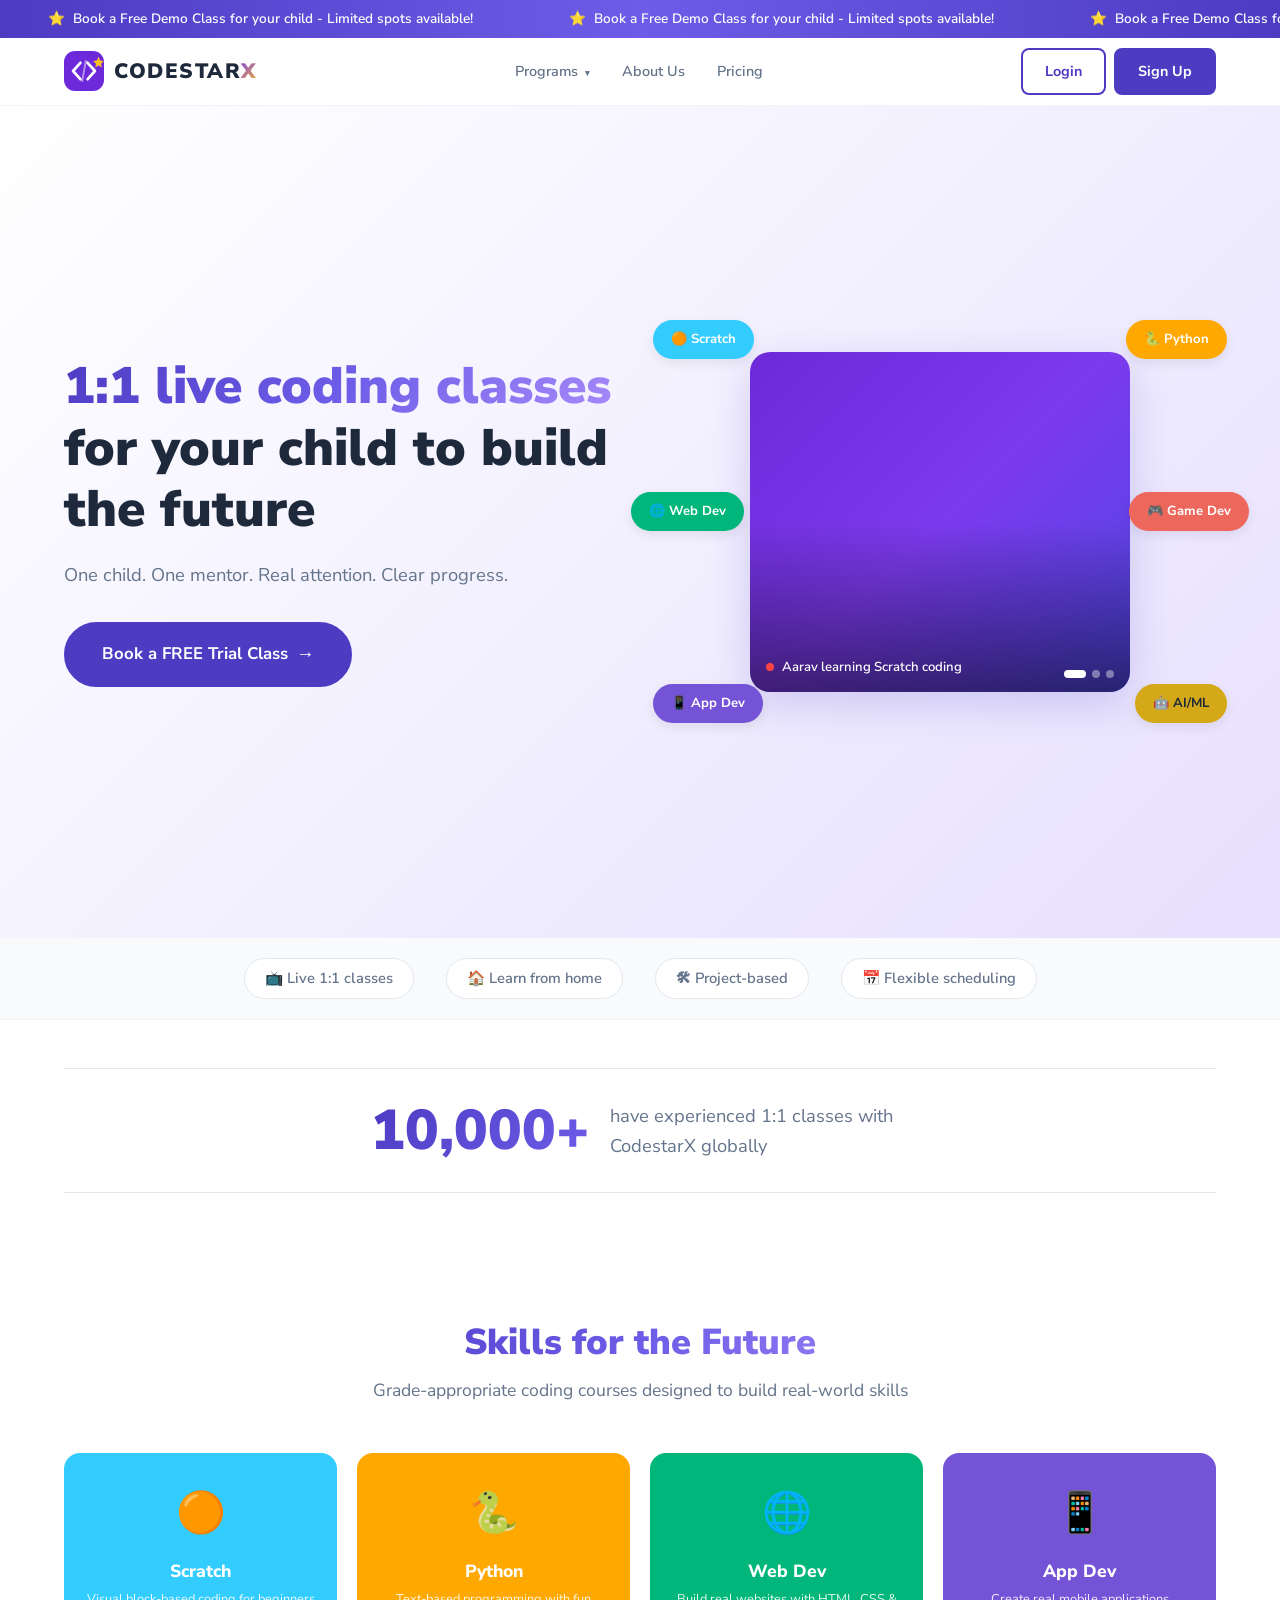
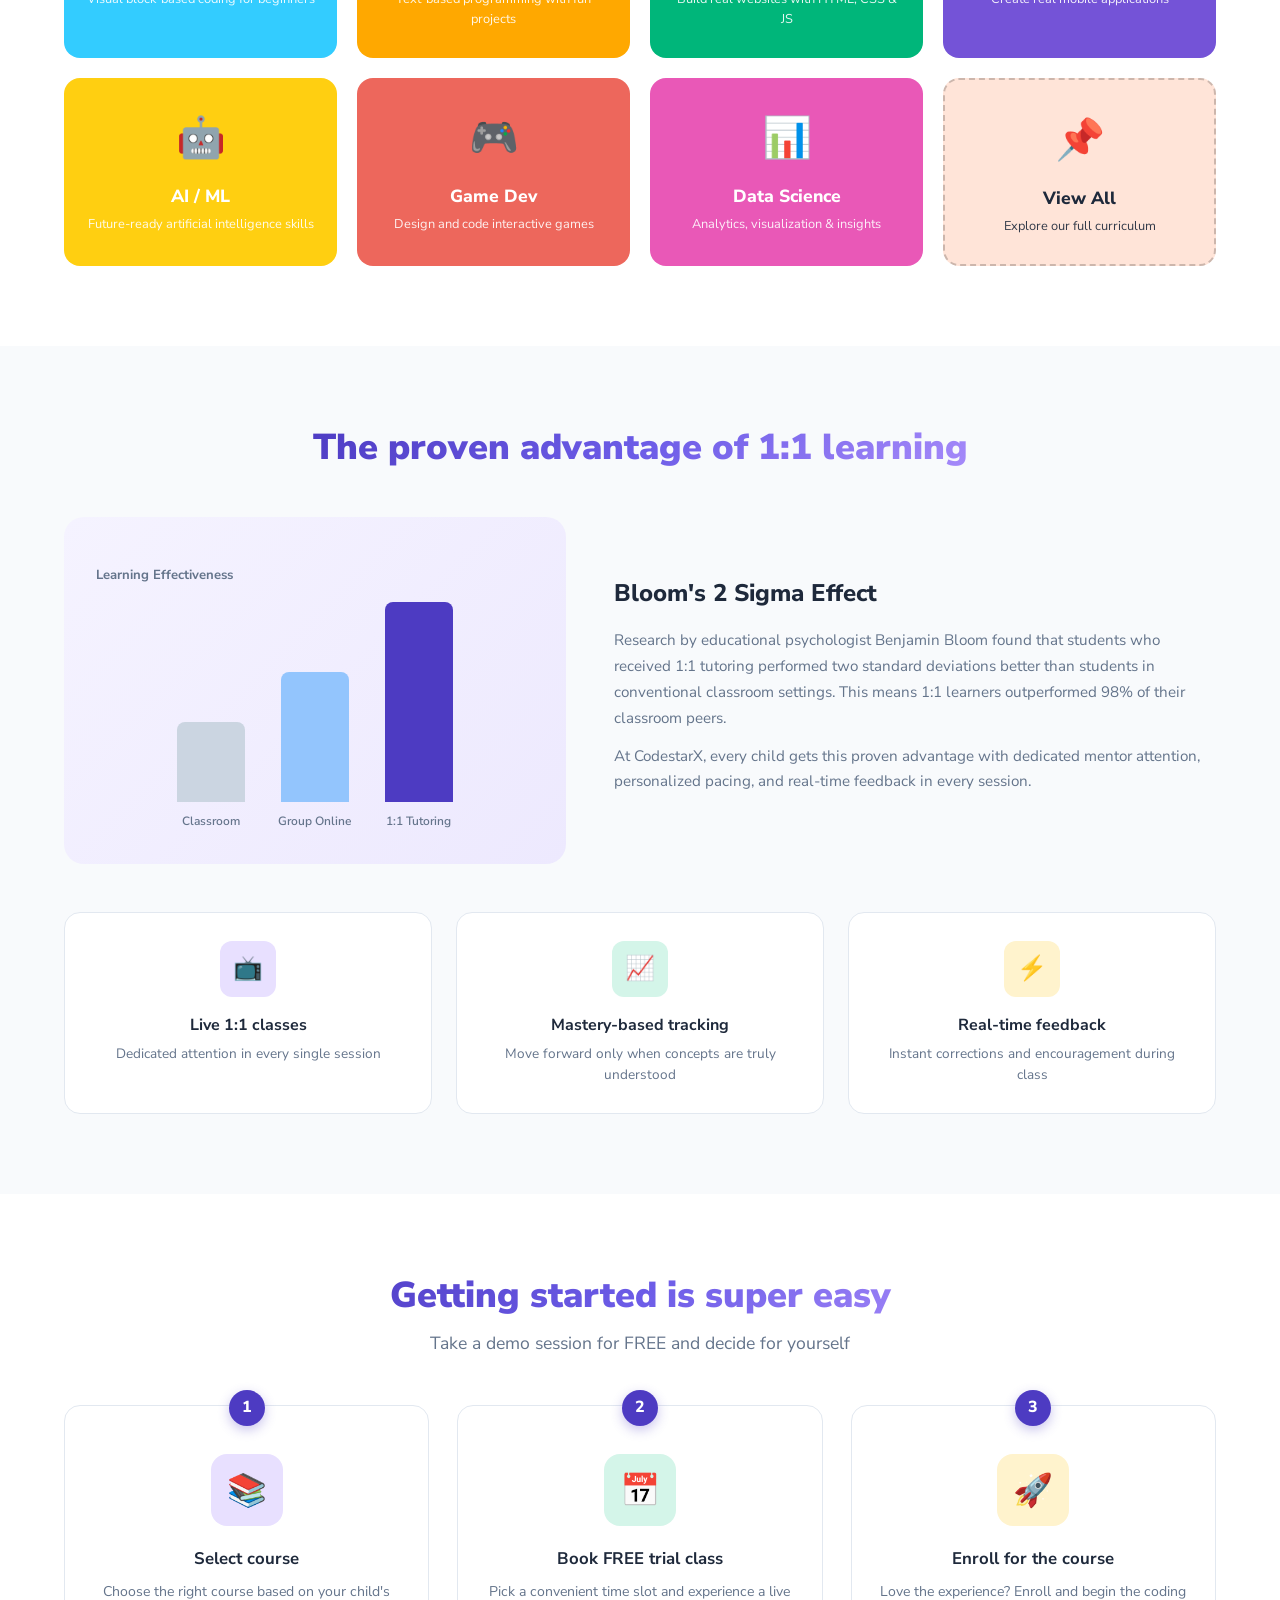
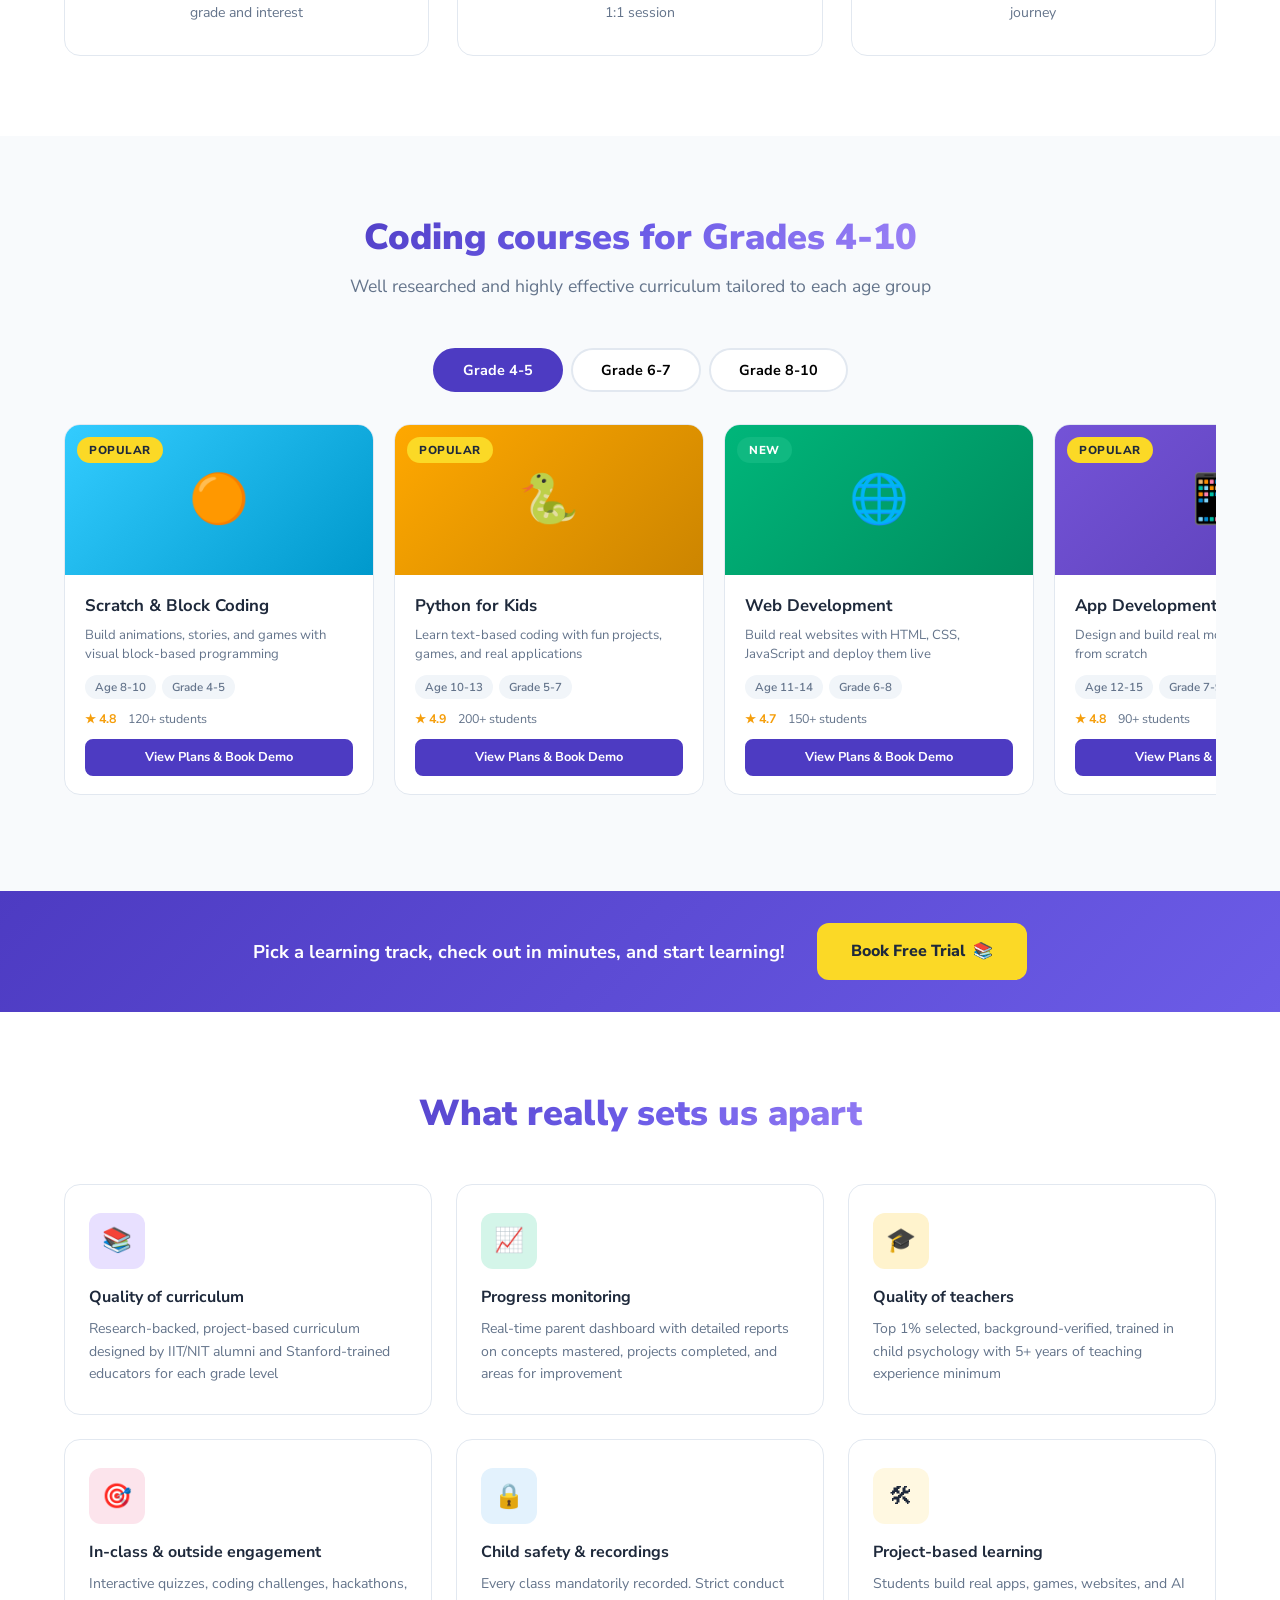
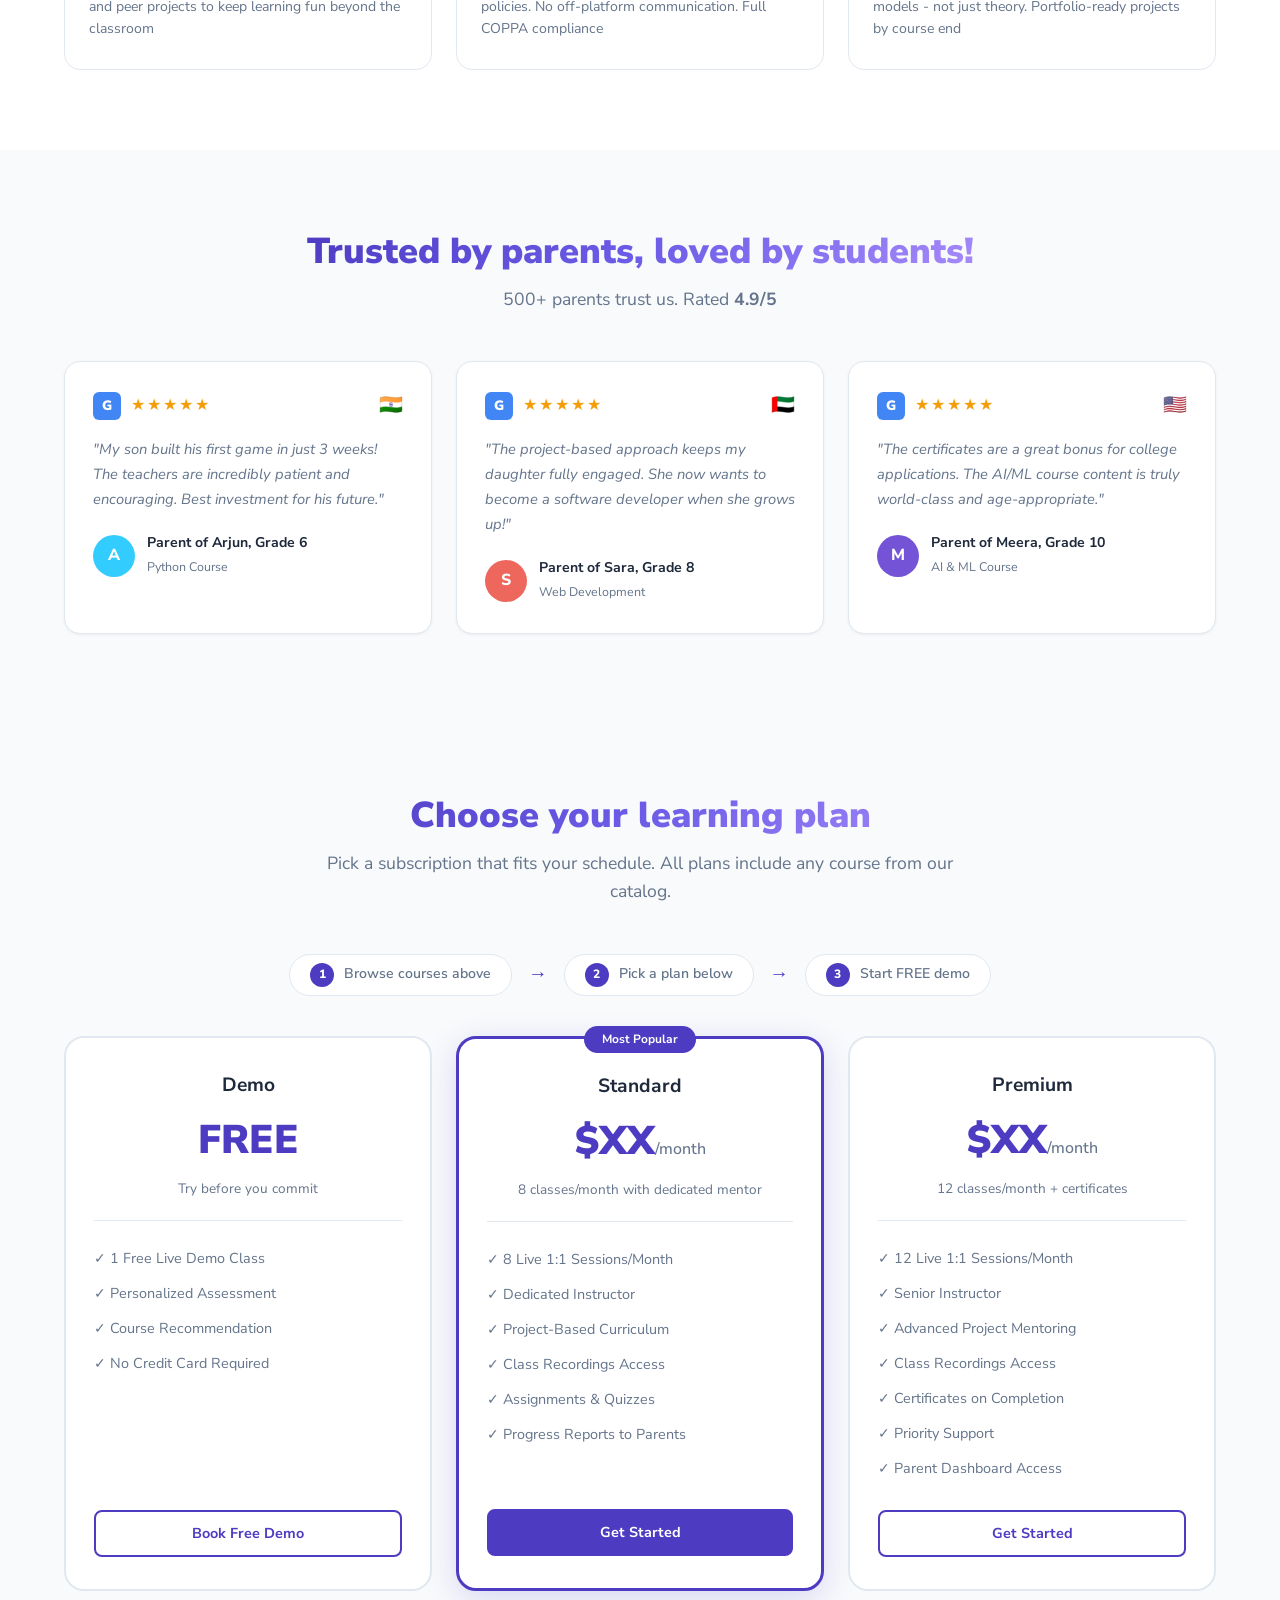
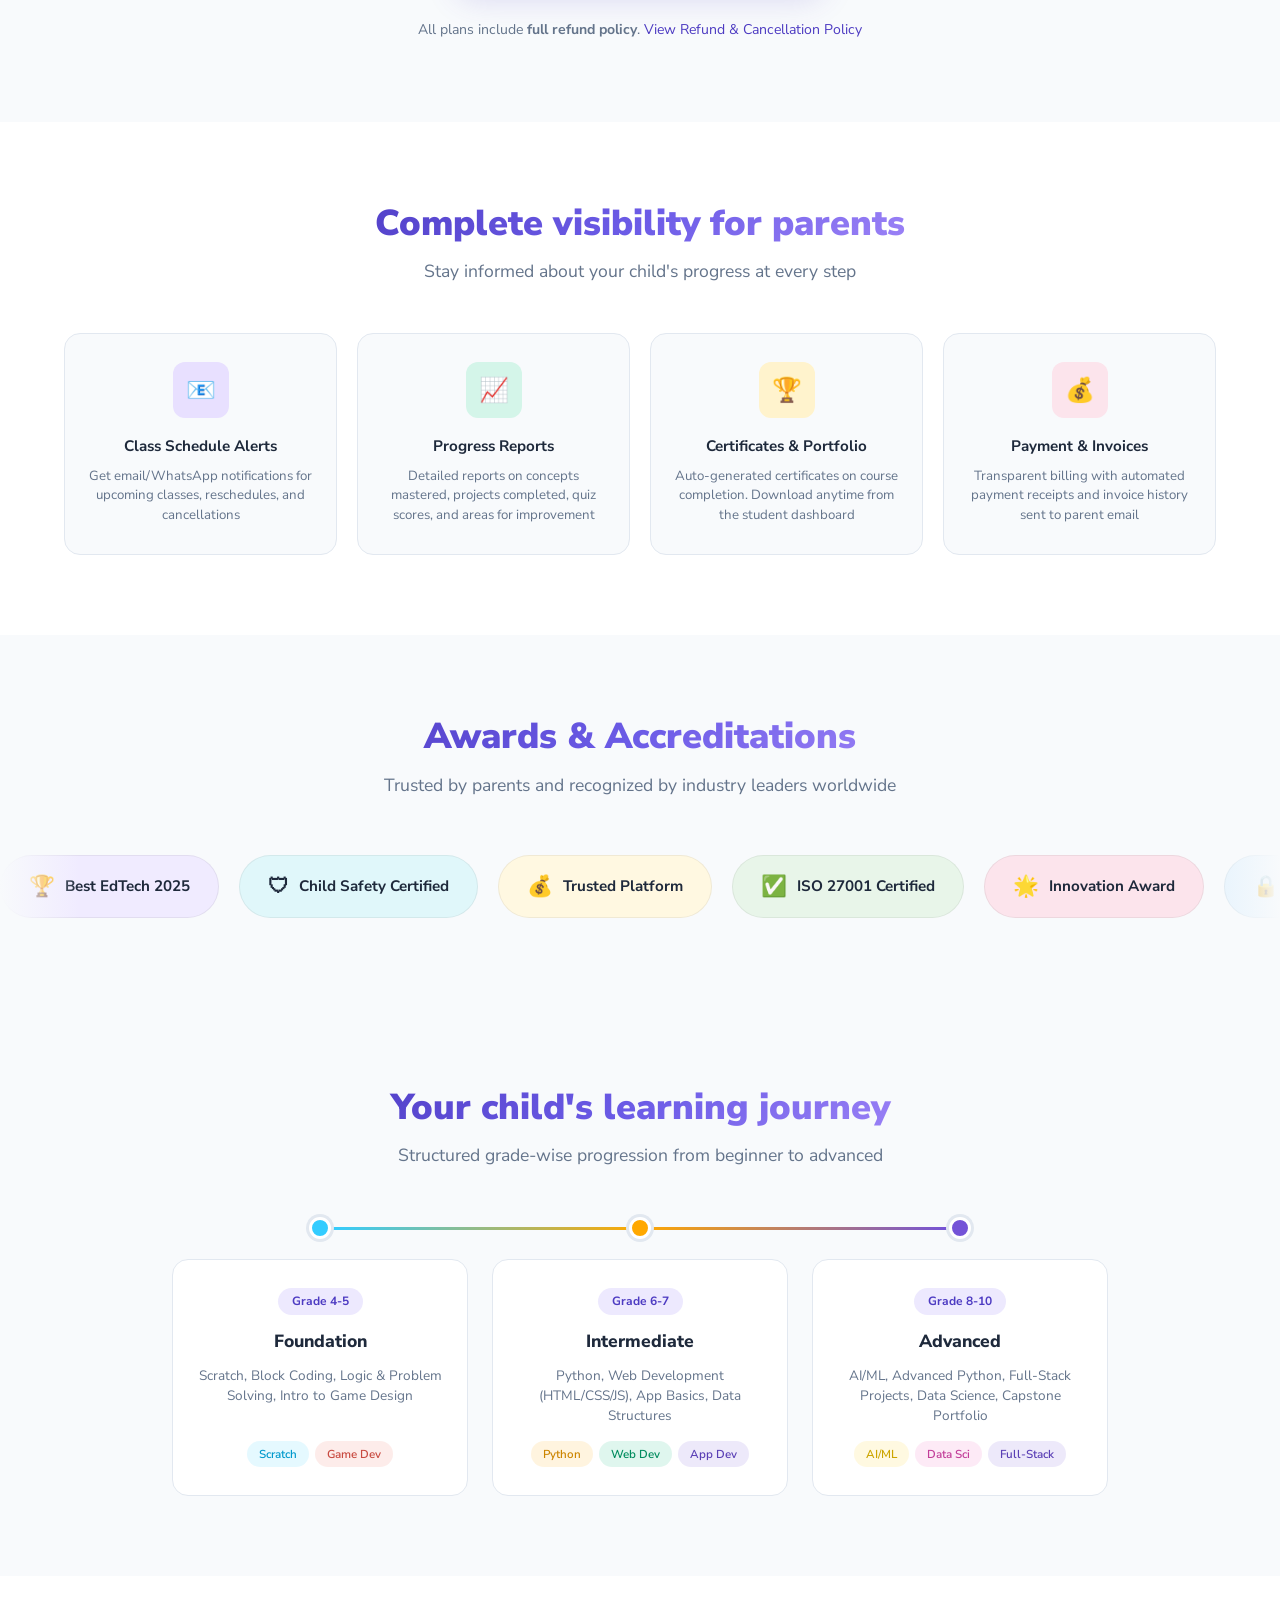
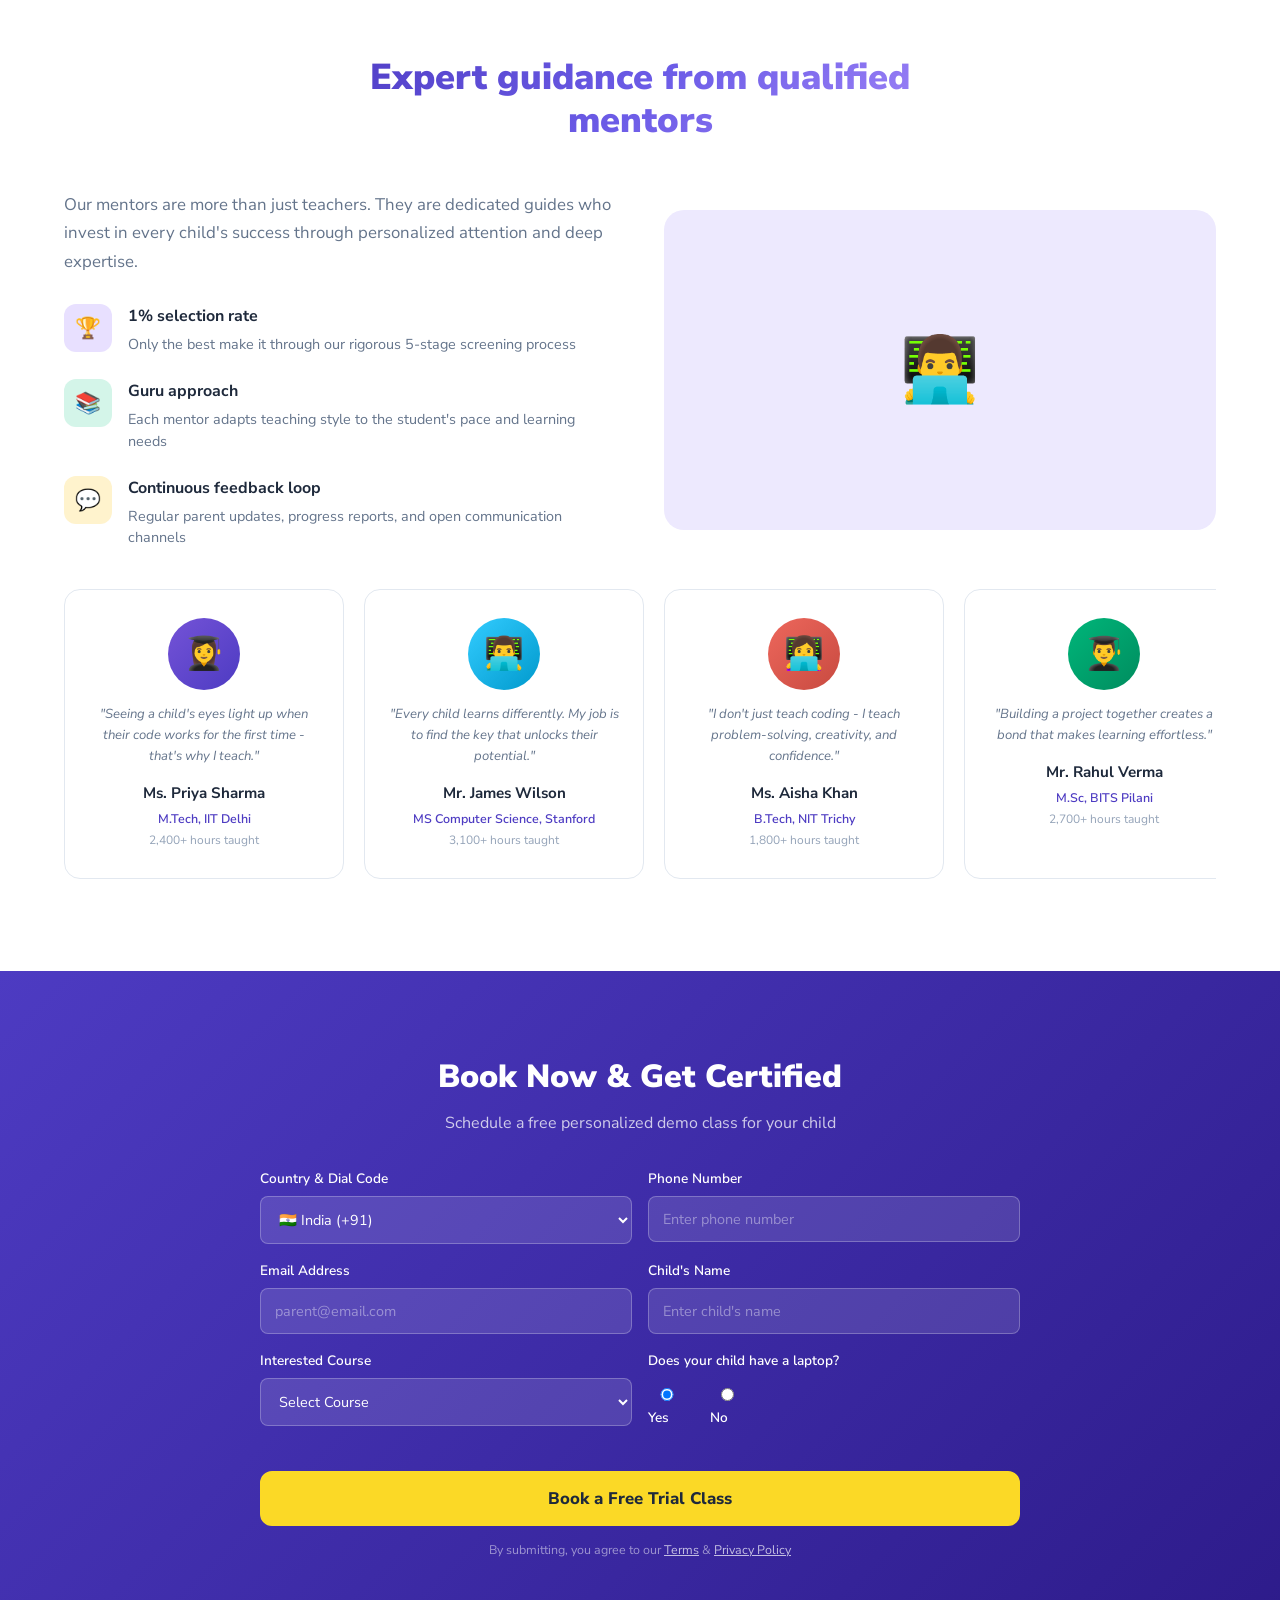
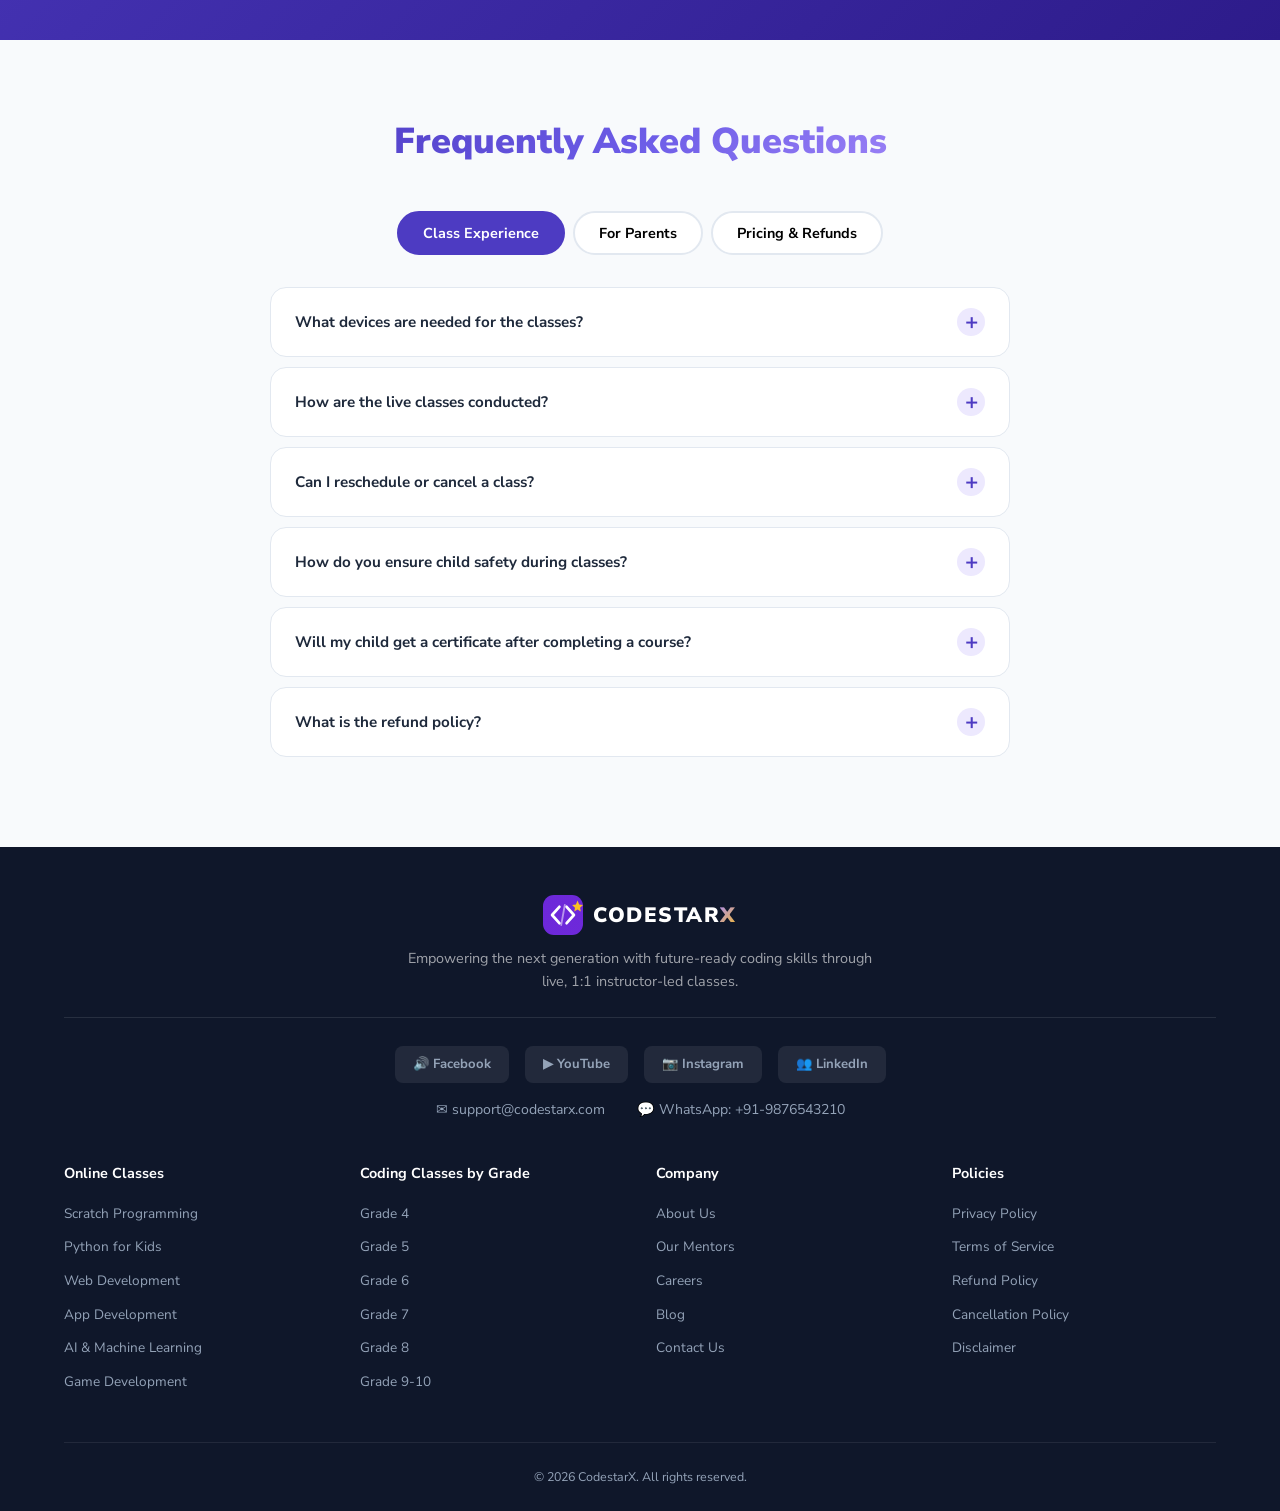
==== commit 5b86aef3: "fix video" ====
--- a/v2/wireframe/index.html
+++ b/v2/wireframe/index.html
@@ -101,10 +101,29 @@
                 </a>
             </div>
             <div class="hero-right">
-                <div class="hero-image-placeholder">
-                    <div class="hero-placeholder-text">&#128187; Live 1:1 Class</div>
-                </div>
-                <!-- Floating subject labels -->
+                <div class="hero-video-carousel" id="heroVideoCarousel">
+                    <div class="hero-video-slide active">
+                        <video src="videos/student1.mp4" autoplay muted loop playsinline preload="auto"></video>
+                        <div class="hero-video-overlay"></div>
+                        <div class="video-caption"><span class="live-dot"></span> Aarav learning Scratch coding</div>
+                    </div>
+                    <div class="hero-video-slide">
+                        <video src="videos/student2.mp4" muted loop playsinline preload="auto"></video>
+                        <div class="hero-video-overlay"></div>
+                        <div class="video-caption"><span class="live-dot"></span> Rohan building a Python game</div>
+                    </div>
+                    <div class="hero-video-slide">
+                        <video src="videos/student3.mp4" muted loop playsinline preload="auto"></video>
+                        <div class="hero-video-overlay"></div>
+                        <div class="video-caption"><span class="live-dot"></span> Arjun coding his first website</div>
+                    </div>
+                    <div class="hero-video-dots">
+                        <button class="vdot active" data-i="0"></button>
+                        <button class="vdot" data-i="1"></button>
+                        <button class="vdot" data-i="2"></button>
+                    </div>
+                </div>
+                <!-- Labels OUTSIDE carousel, positioned relative to hero-right -->
                 <div class="hero-label hero-label-scratch">&#128992; Scratch</div>
                 <div class="hero-label hero-label-python">&#128013; Python</div>
                 <div class="hero-label hero-label-webdev">&#127760; Web Dev</div>
@@ -1130,6 +1149,72 @@
             window.addEventListener('scroll', animateCount);
             animateCount();
         })();
+
+        // ===== HERO VIDEO CAROUSEL =====
+        (function() {
+            var slides = document.querySelectorAll('.hero-video-slide');
+            var dots = document.querySelectorAll('.vdot');
+            if (!slides.length) return;
+            var current = 0;
+            var total = slides.length;
+            var interval = 5000; // 5 seconds per slide
+
+            function goToSlide(i) {
+                // Pause current video
+                var curVid = slides[current].querySelector('video');
+                if (curVid) curVid.pause();
+
+                // Remove active
+                slides[current].classList.remove('active');
+                dots[current] && dots[current].classList.remove('active');
+
+                // Set new
+                current = i;
+                slides[current].classList.add('active');
+                dots[current] && dots[current].classList.add('active');
+
+                // Play new video
+                var newVid = slides[current].querySelector('video');
+                if (newVid) {
+                    newVid.currentTime = 0;
+                    newVid.play().catch(function(){});
+                }
+            }
+
+            // Auto rotate
+            var timer = setInterval(function() {
+                goToSlide((current + 1) % total);
+            }, interval);
+
+            // Dot clicks
+            dots.forEach(function(dot, idx) {
+                dot.addEventListener('click', function() {
+                    clearInterval(timer);
+                    goToSlide(idx);
+                    timer = setInterval(function() {
+                        goToSlide((current + 1) % total);
+                    }, interval);
+                });
+            });
+
+            // Force play ALL videos (browsers need user gesture or muted)
+            slides.forEach(function(slide) {
+                var v = slide.querySelector('video');
+                if (v) {
+                    v.muted = true;
+                    v.play().catch(function(){});
+                }
+            });
+
+            // Also retry on any user interaction
+            document.addEventListener('click', function tryPlay() {
+                slides.forEach(function(slide) {
+                    var v = slide.querySelector('video');
+                    if (v) { v.muted = true; v.play().catch(function(){}); }
+                });
+                document.removeEventListener('click', tryPlay);
+            });
+        })();
     </script>
 
 </body>
--- a/v2/wireframe/styles.css
+++ b/v2/wireframe/styles.css
@@ -343,7 +343,7 @@
     display: flex;
     align-items: center;
     position: relative;
-    overflow: hidden;
+    overflow: visible;
     padding: 60px 0;
 }
 .hero-inner {
@@ -386,29 +386,100 @@
     align-items: center;
     justify-content: center;
     min-height: 420px;
-}
-.hero-image-placeholder {
-    width: 360px;
-    height: 320px;
-    background: #E8E0FF;
+    overflow: visible;
+    padding: 40px 50px;
+}
+/* Hero Video Carousel */
+.hero-video-carousel {
+    width: 380px;
+    height: 340px;
     border-radius: var(--radius-2xl);
-    display: flex;
-    align-items: center;
-    justify-content: center;
     position: relative;
-    box-shadow: var(--shadow-lg);
-}
-.hero-placeholder-text {
-    font-size: 1.2rem;
-    font-weight: 700;
-    color: var(--primary);
-    opacity: 0.7;
-}
-
-/* Floating subject labels */
+    overflow: hidden;
+    box-shadow: 0 12px 40px rgba(77,59,194,0.2);
+    background: linear-gradient(135deg, #6D28D9 0%, #7C3AED 50%, #4F46E5 100%);
+}
+.hero-video-slide video {
+    width: 100%;
+    height: 100%;
+    object-fit: cover;
+    display: block;
+}
+.hero-video-slide {
+    position: absolute;
+    inset: 0;
+    opacity: 0;
+    transition: opacity 0.8s ease;
+    z-index: 0;
+}
+.hero-video-slide.active {
+    opacity: 1;
+    z-index: 1;
+}
+.hero-video-slide video {
+    width: 100%;
+    height: 100%;
+    object-fit: cover;
+    display: block;
+}
+.hero-video-overlay {
+    position: absolute;
+    inset: 0;
+    background: linear-gradient(180deg, transparent 50%, rgba(0,0,0,0.5) 100%);
+    pointer-events: none;
+}
+.video-caption {
+    position: absolute;
+    bottom: 14px;
+    left: 16px;
+    right: 16px;
+    color: #fff;
+    font-size: 0.82rem;
+    font-weight: 600;
+    display: flex;
+    align-items: center;
+    gap: 8px;
+    z-index: 2;
+}
+.live-dot {
+    width: 8px;
+    height: 8px;
+    background: #FF4444;
+    border-radius: 50%;
+    display: inline-block;
+    animation: live-pulse 1.5s ease-in-out infinite;
+}
+@keyframes live-pulse {
+    0%, 100% { opacity: 1; transform: scale(1); }
+    50% { opacity: 0.4; transform: scale(0.8); }
+}
+.hero-video-dots {
+    position: absolute;
+    bottom: 14px;
+    right: 16px;
+    display: flex;
+    gap: 6px;
+    z-index: 3;
+}
+.vdot {
+    width: 8px;
+    height: 8px;
+    border-radius: 50%;
+    border: none;
+    background: rgba(255,255,255,0.4);
+    cursor: pointer;
+    padding: 0;
+    transition: all 0.3s;
+}
+.vdot.active {
+    background: #fff;
+    width: 22px;
+    border-radius: 4px;
+}
+/* Floating subject labels - positioned relative to .hero-right */
 .hero-label {
     position: absolute;
-    padding: 8px 16px;
+    padding: 9px 18px;
     border-radius: var(--radius-full);
     font-size: 0.82rem;
     font-weight: 700;
@@ -416,48 +487,68 @@
     white-space: nowrap;
     box-shadow: var(--shadow-md);
     animation: float 3s ease-in-out infinite;
-    z-index: 3;
-}
+    z-index: 10;
+}
+/* Labels arranged symmetrically around carousel - equal spacing both sides */
+/* Top-left */
 .hero-label-scratch {
     background: #33CCFF;
-    top: 10%;
-    left: -5%;
+    top: 2%;
+    left: -2%;
     animation-delay: 0s;
 }
+/* Top-right */
 .hero-label-python {
     background: #FFA800;
-    top: 5%;
-    right: 2%;
+    top: 2%;
+    right: -2%;
+    animation: float-alt 3.4s ease-in-out infinite;
     animation-delay: 0.5s;
 }
+/* Mid-left */
 .hero-label-webdev {
     background: #00B67A;
-    top: 45%;
-    left: -10%;
+    top: 43%;
+    left: -6%;
+    animation: float-alt2 3.6s ease-in-out infinite;
     animation-delay: 1s;
 }
+/* Mid-right */
+.hero-label-gamedev {
+    background: #ED675C;
+    top: 43%;
+    right: -6%;
+    animation: float-alt 3.2s ease-in-out infinite;
+    animation-delay: 2.5s;
+}
+/* Bottom-left */
 .hero-label-appdev {
     background: #7453D7;
-    bottom: 10%;
-    left: 0%;
+    bottom: 2%;
+    left: -2%;
+    animation: float-alt2 3.8s ease-in-out infinite;
     animation-delay: 1.5s;
 }
+/* Bottom-right */
 .hero-label-aiml {
     background: #D4A817;
     color: #1E293B;
-    bottom: 5%;
-    right: 5%;
+    bottom: 2%;
+    right: -2%;
+    animation: float 3.5s ease-in-out infinite;
     animation-delay: 2s;
-}
-.hero-label-gamedev {
-    background: #ED675C;
-    top: 40%;
-    right: -5%;
-    animation-delay: 2.5s;
 }
 @keyframes float {
     0%, 100% { transform: translateY(0); }
     50% { transform: translateY(-8px); }
+}
+@keyframes float-alt {
+    0%, 100% { transform: translateY(0) rotate(0deg); }
+    50% { transform: translateY(-10px) rotate(2deg); }
+}
+@keyframes float-alt2 {
+    0%, 100% { transform: translateY(0) rotate(0deg); }
+    50% { transform: translateY(-6px) rotate(-2deg); }
 }
 
 /* ========== 4. ACHIEVEMENT INFO BAR ========== */
@@ -1717,7 +1808,7 @@
     .hero-inner { grid-template-columns: 1fr; text-align: center; }
     .hero-left { text-align: center; }
     .hero-right { min-height: 340px; }
-    .hero-image-placeholder { width: 300px; height: 260px; }
+    .hero-video-carousel { width: 320px; height: 280px; }
 
     .skills-grid { grid-template-columns: repeat(4, 1fr); }
 
@@ -1763,7 +1854,7 @@
     .hero { padding: 40px 0; min-height: auto; }
     .hero-heading { font-size: 1.8rem; }
     .hero-right { min-height: 280px; }
-    .hero-image-placeholder { width: 240px; height: 200px; }
+    .hero-video-carousel { width: 100%; height: 260px; }
     .hero-label { font-size: 0.72rem; padding: 6px 12px; }
 
     /* Info bar */
@@ -1823,8 +1914,8 @@
     .hero-heading { font-size: 1.5rem; }
     .hero-subtitle { font-size: 1rem; }
     .hero-right { min-height: 240px; }
-    .hero-image-placeholder { width: 200px; height: 170px; }
-    .hero-label { font-size: 0.68rem; padding: 5px 10px; }
+    .hero-video-carousel { width: 100%; height: 220px; }
+    .hero-label { display: none; }
 
     .skills-grid { grid-template-columns: 1fr 1fr; }
 
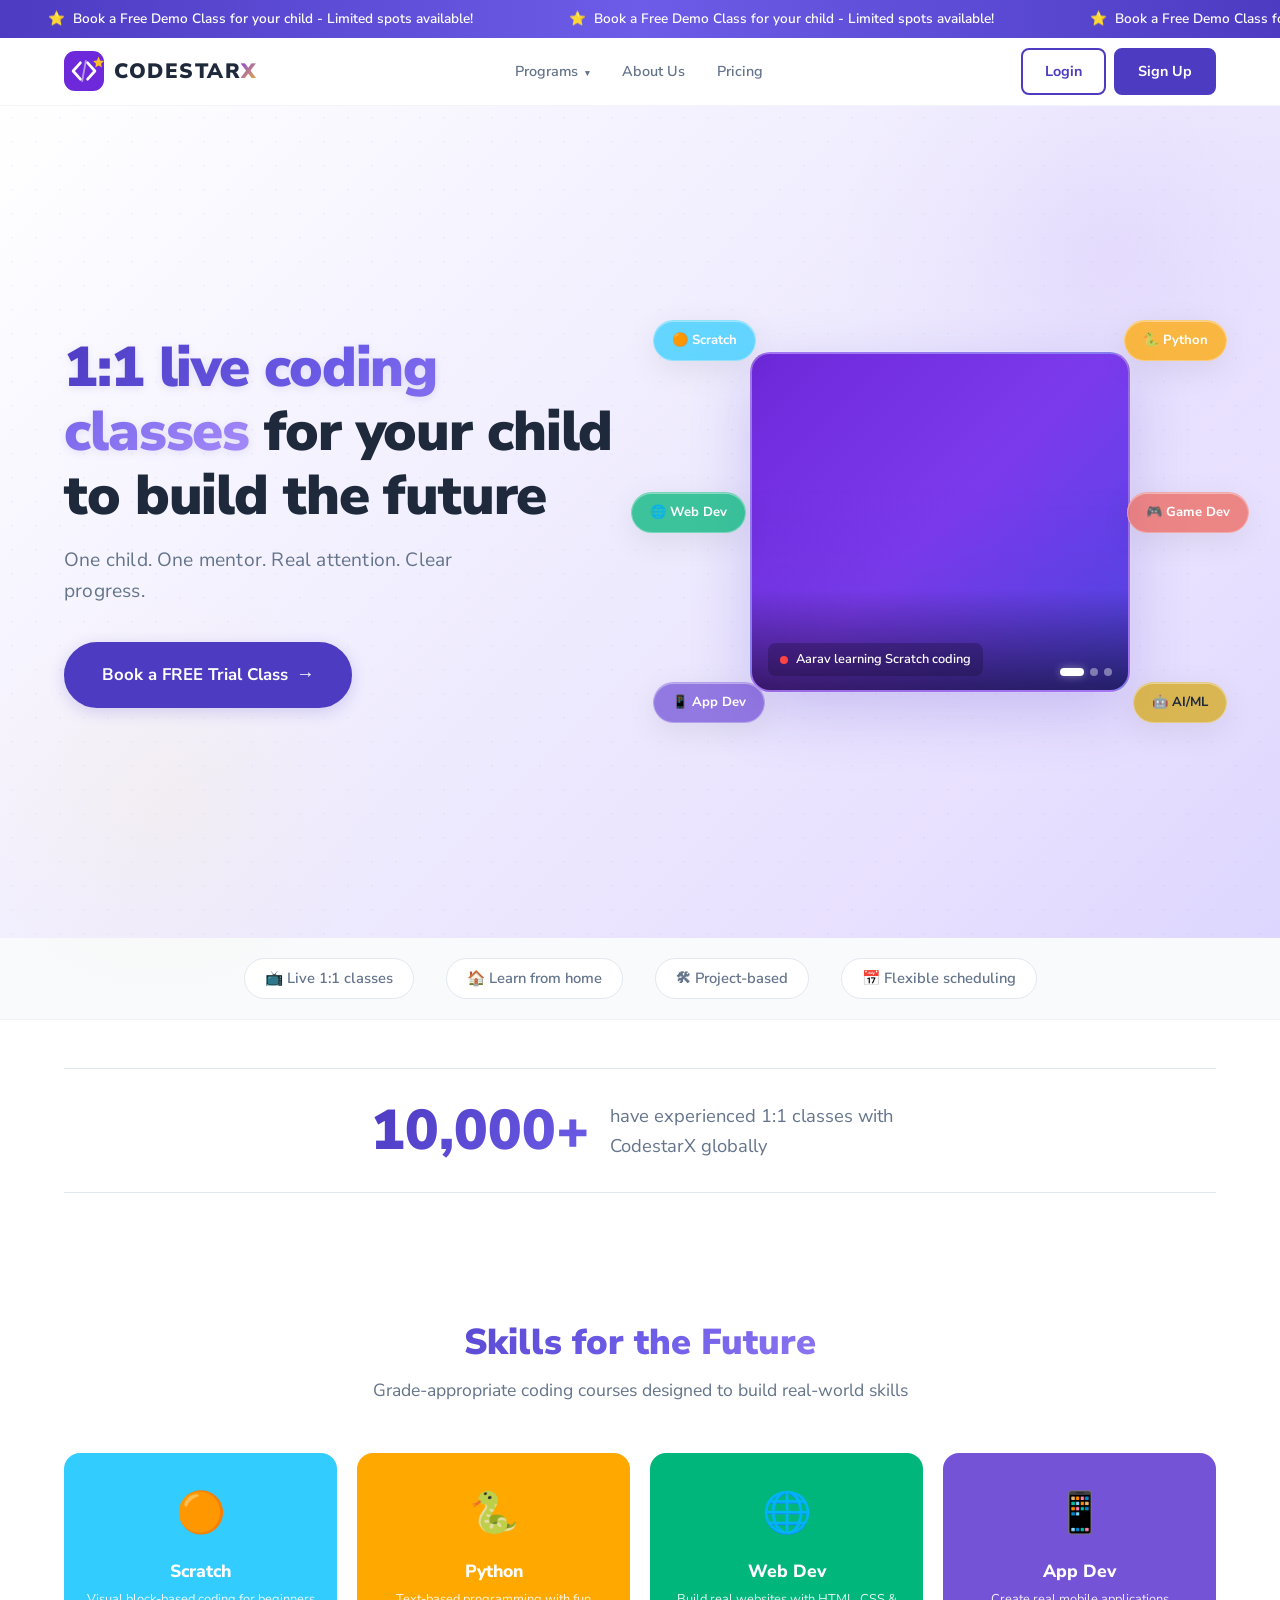
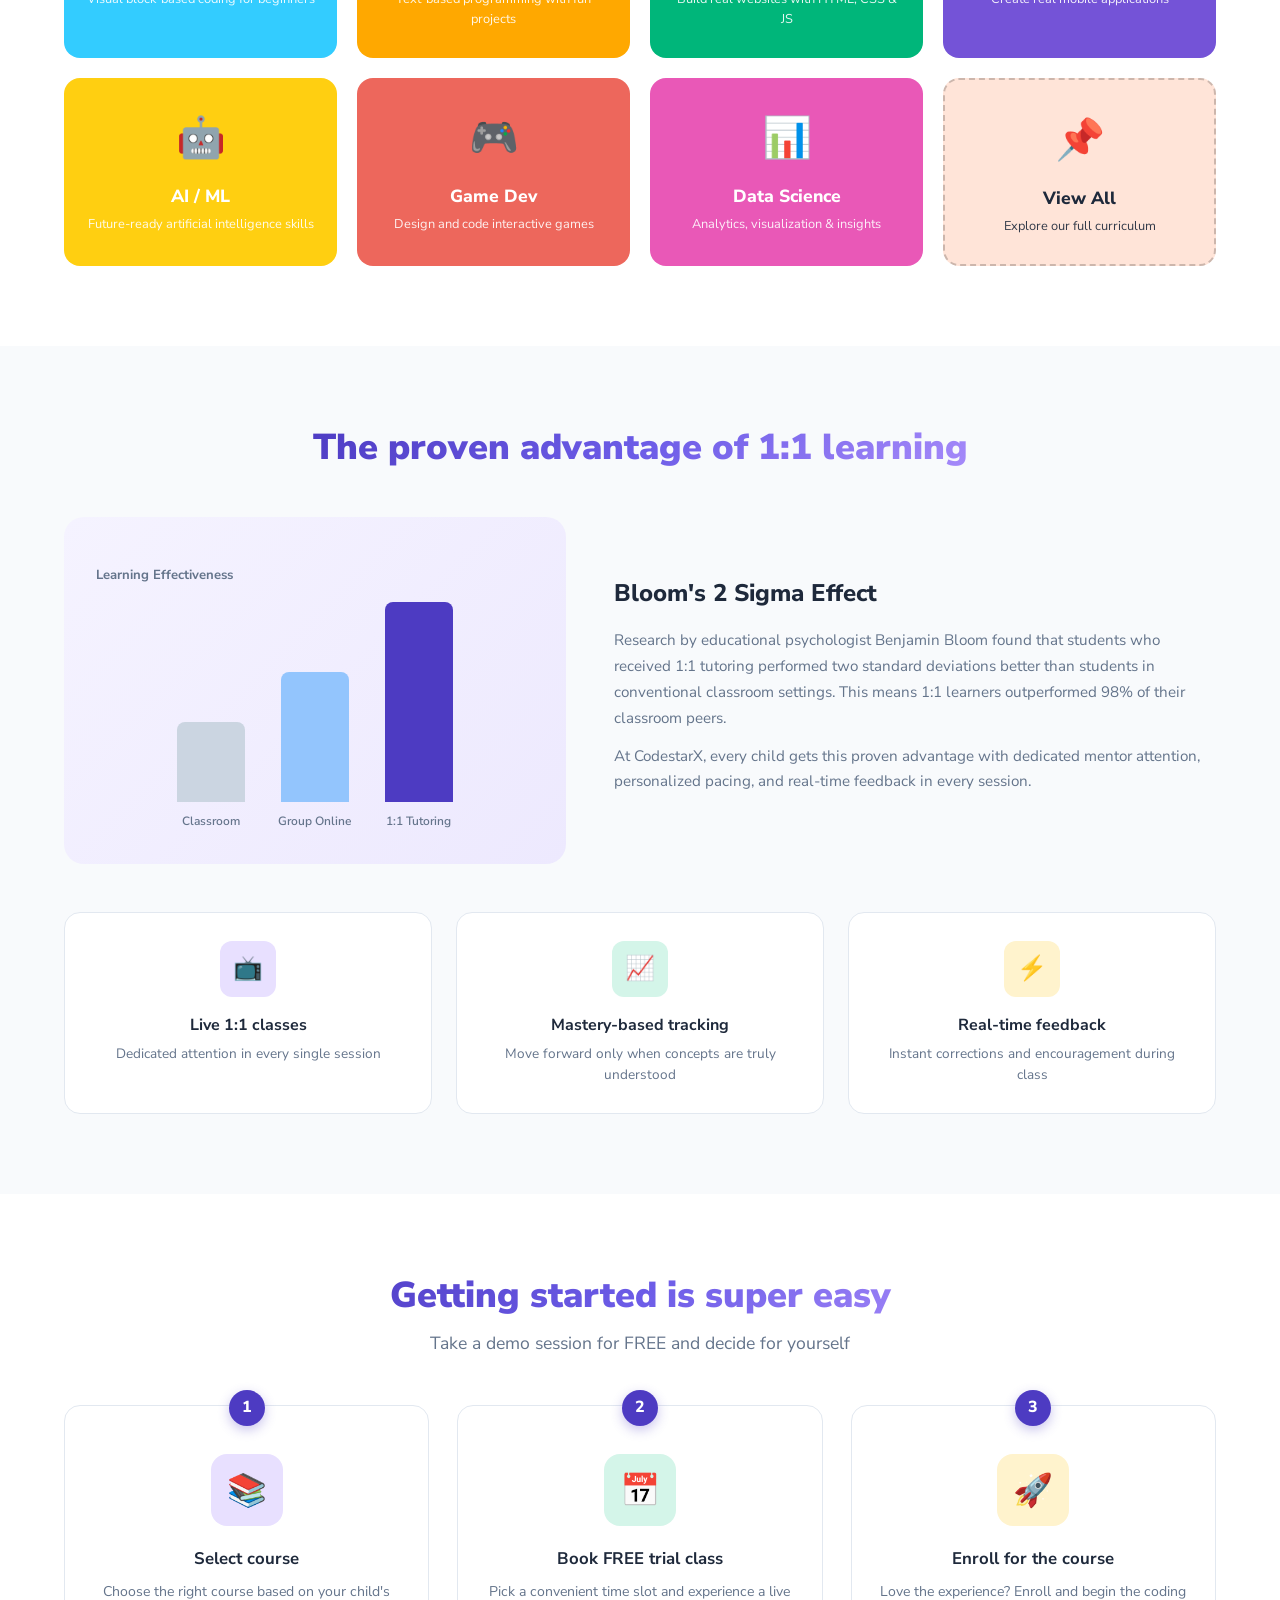
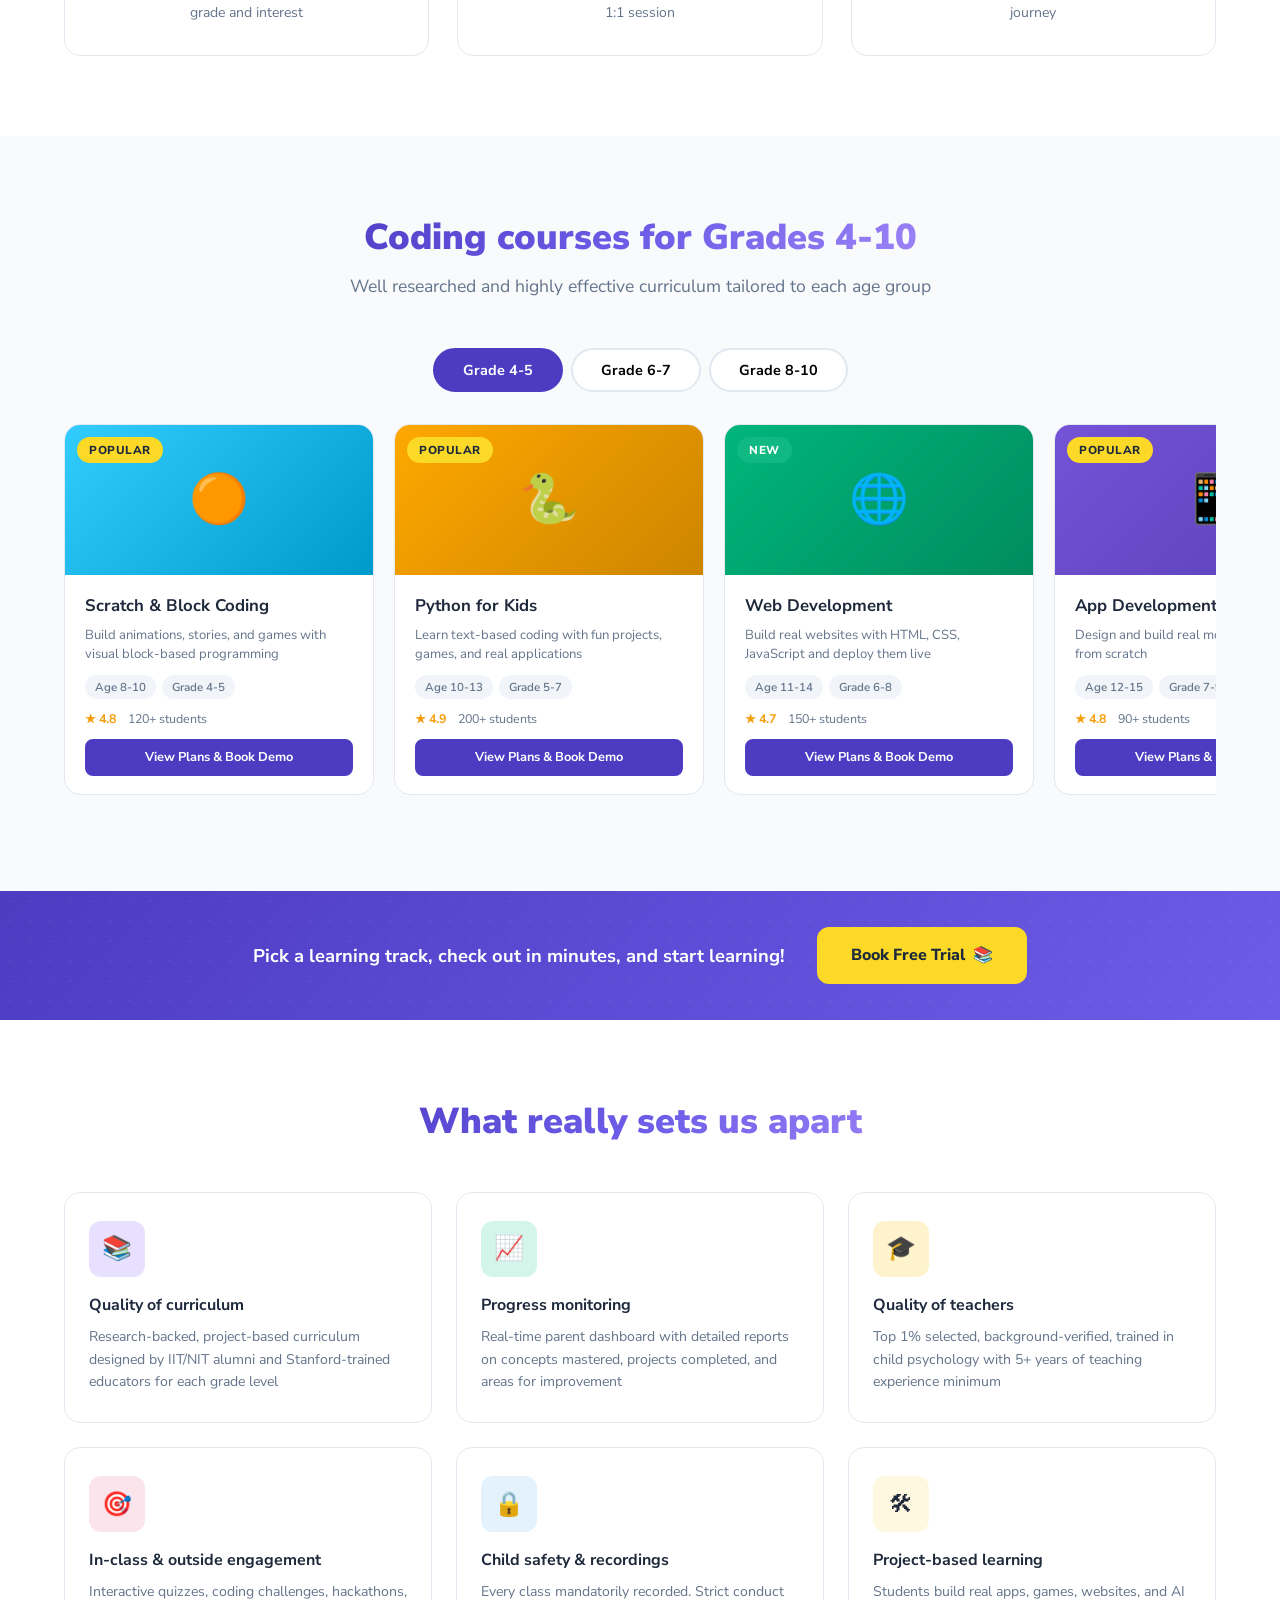
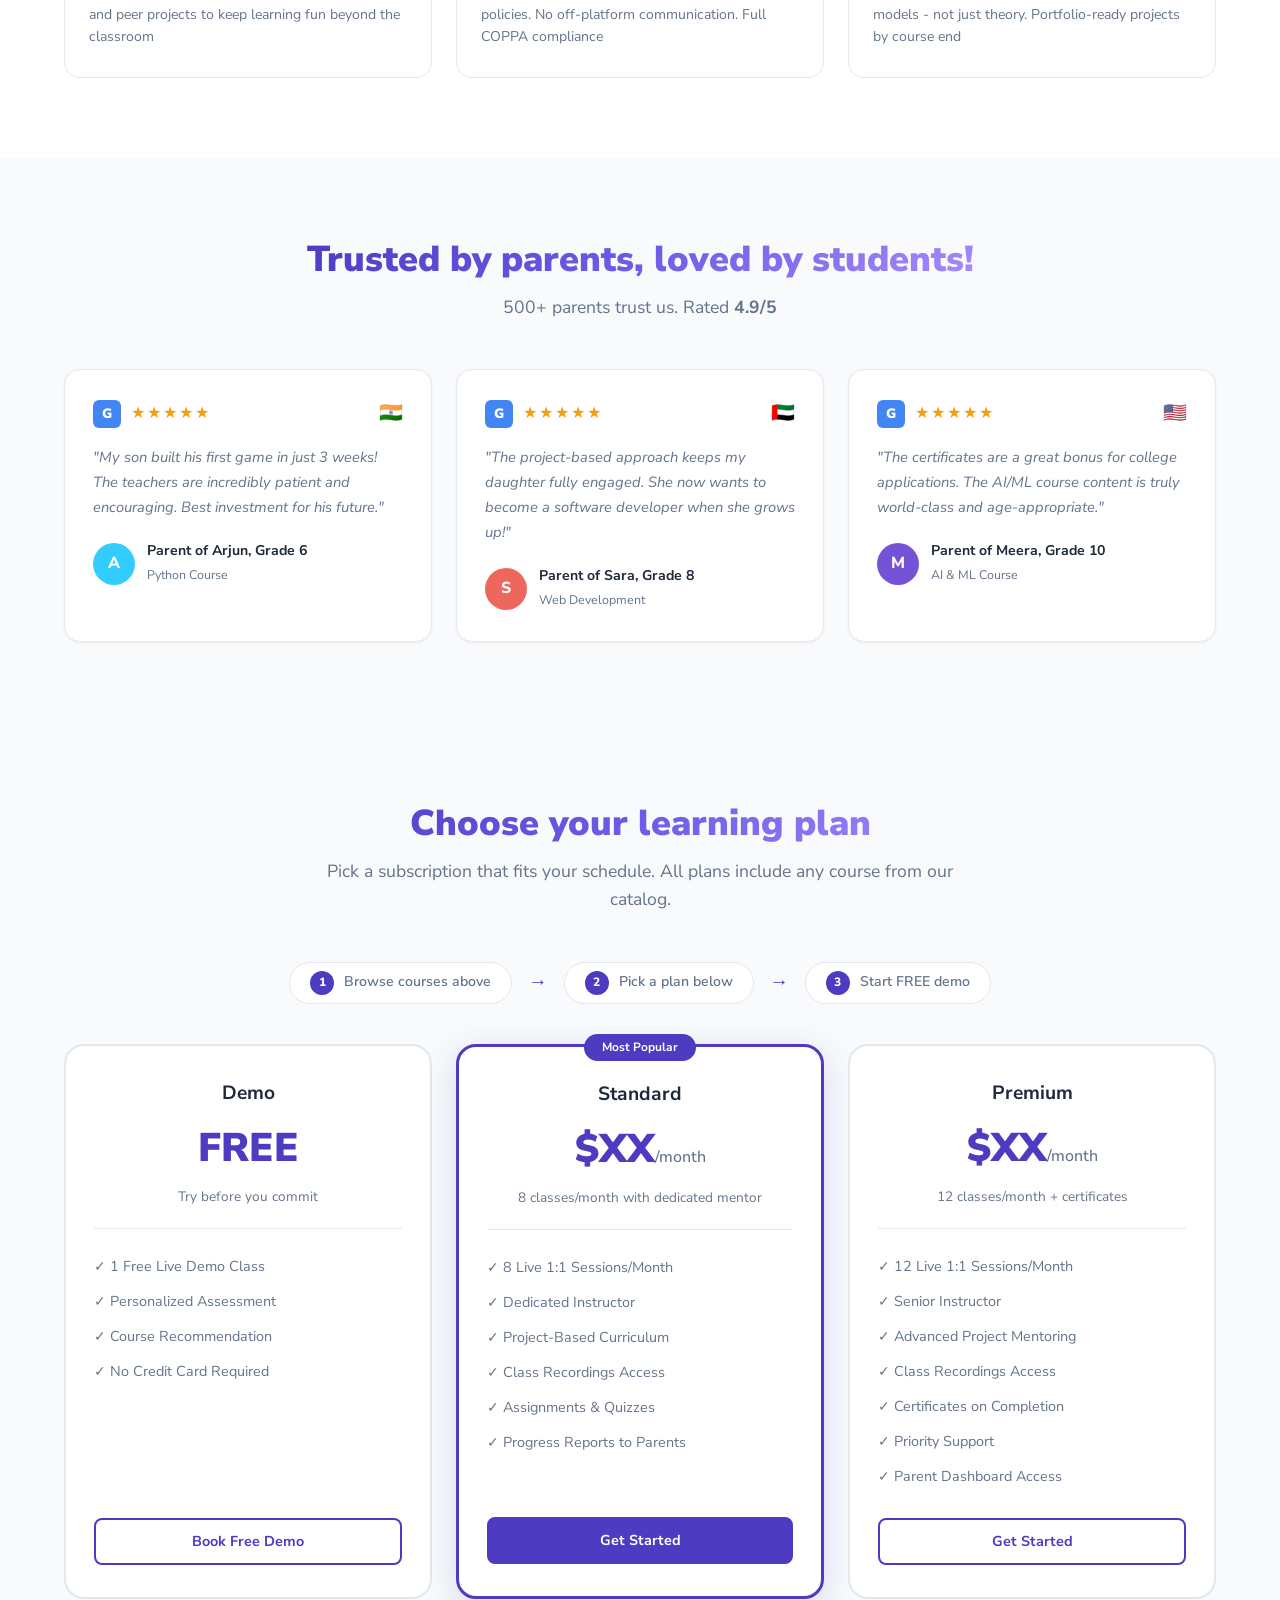
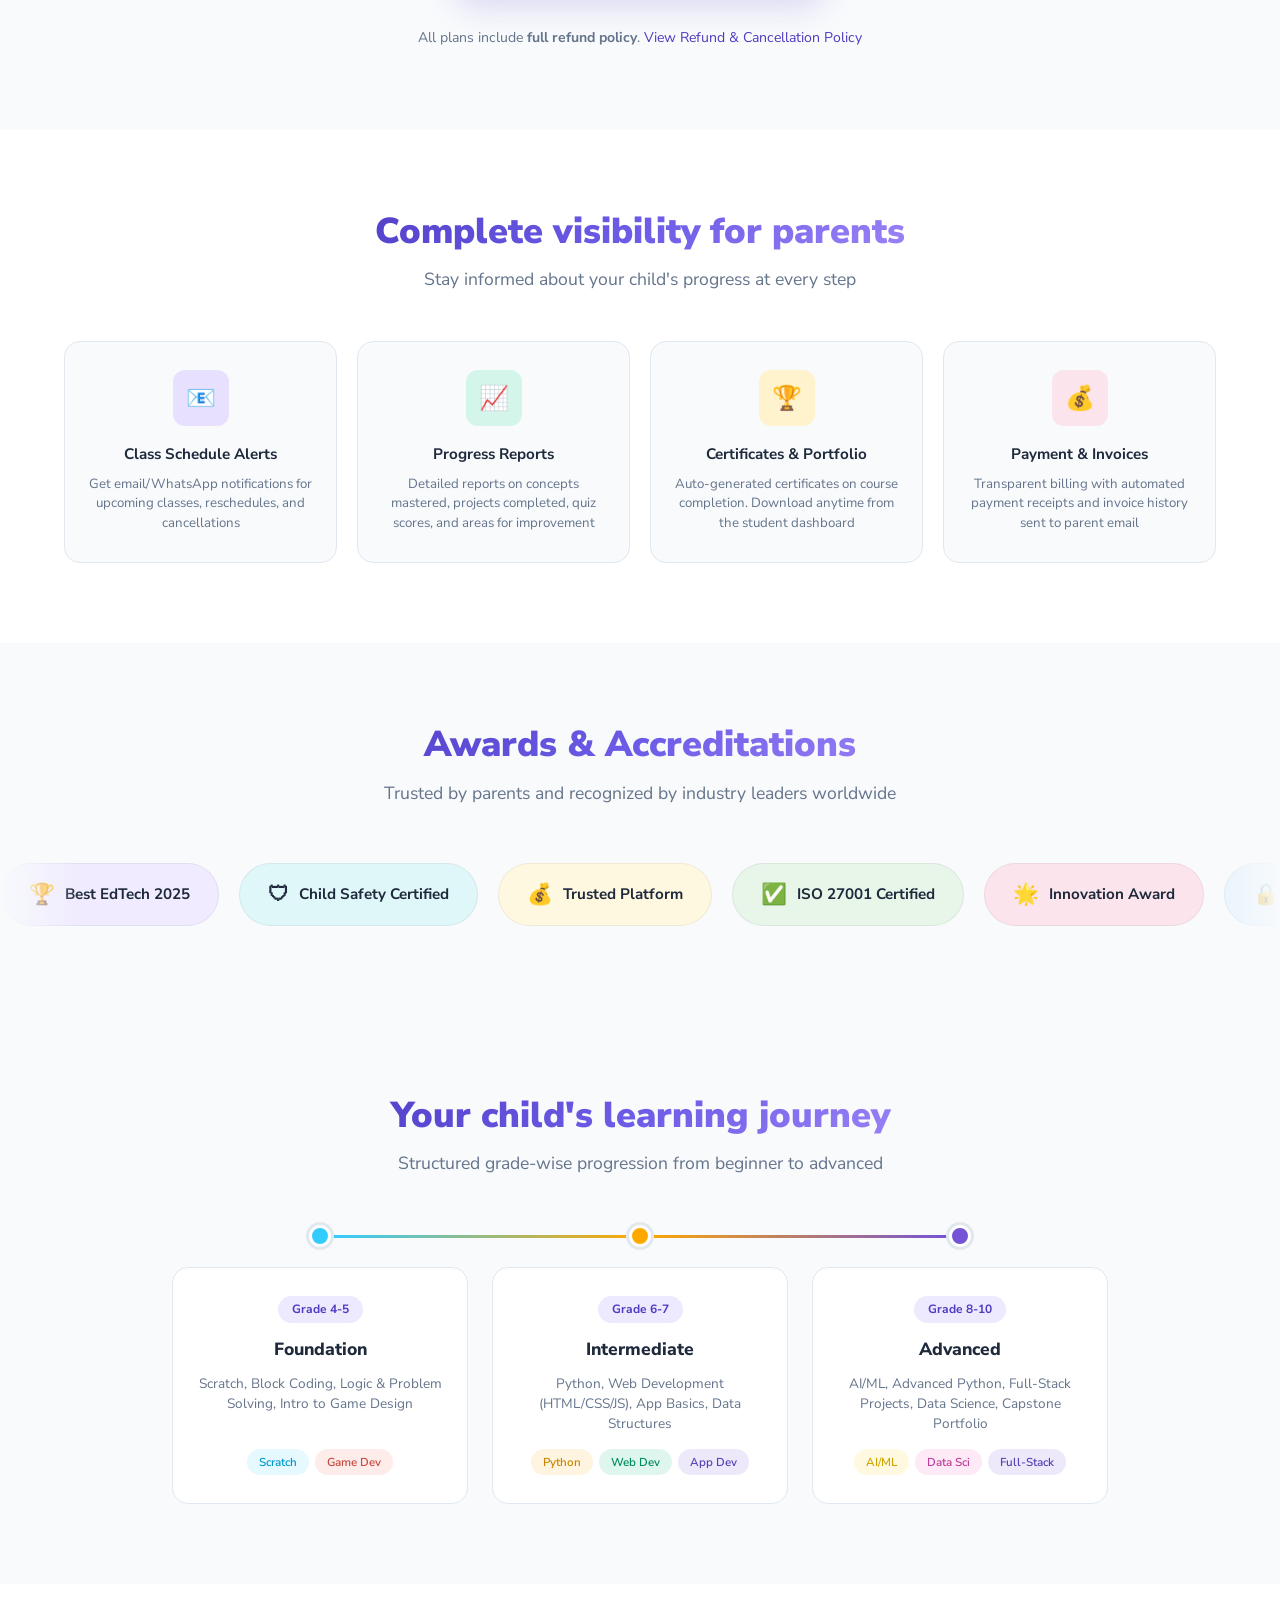
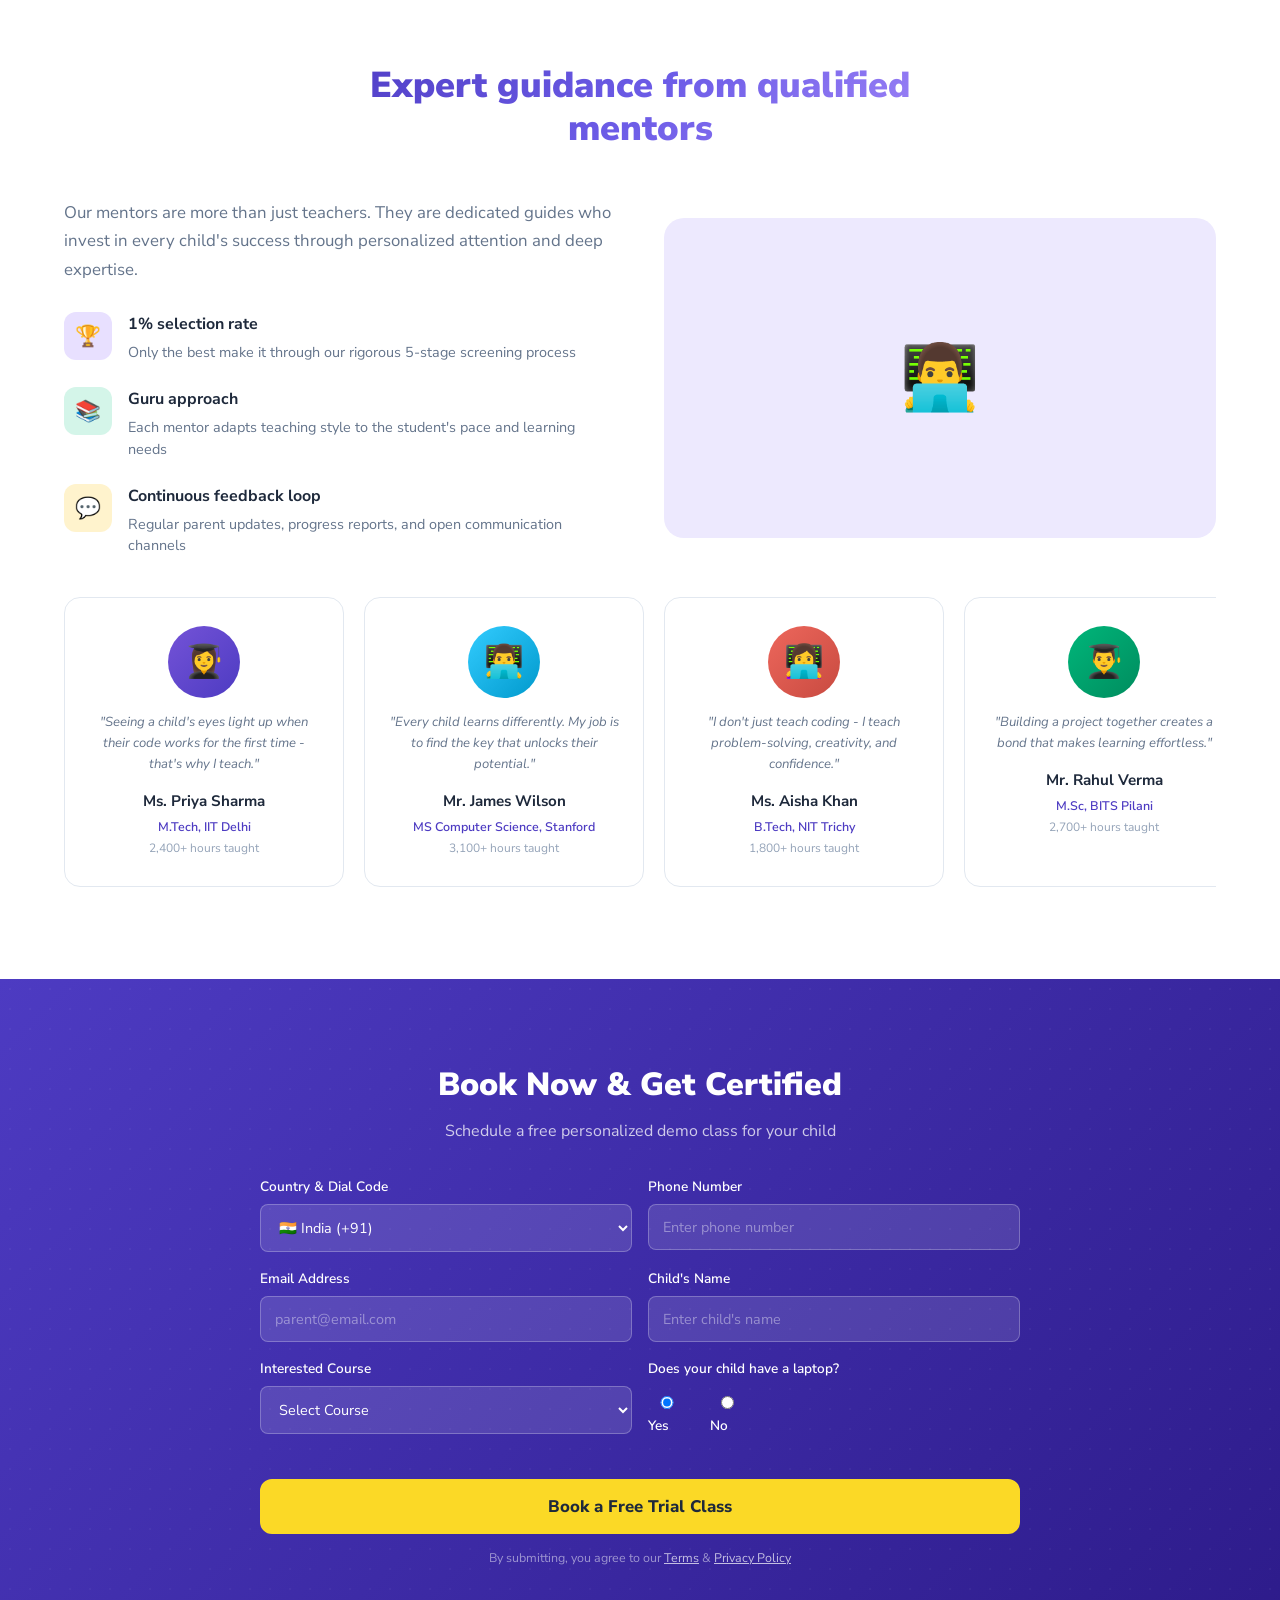
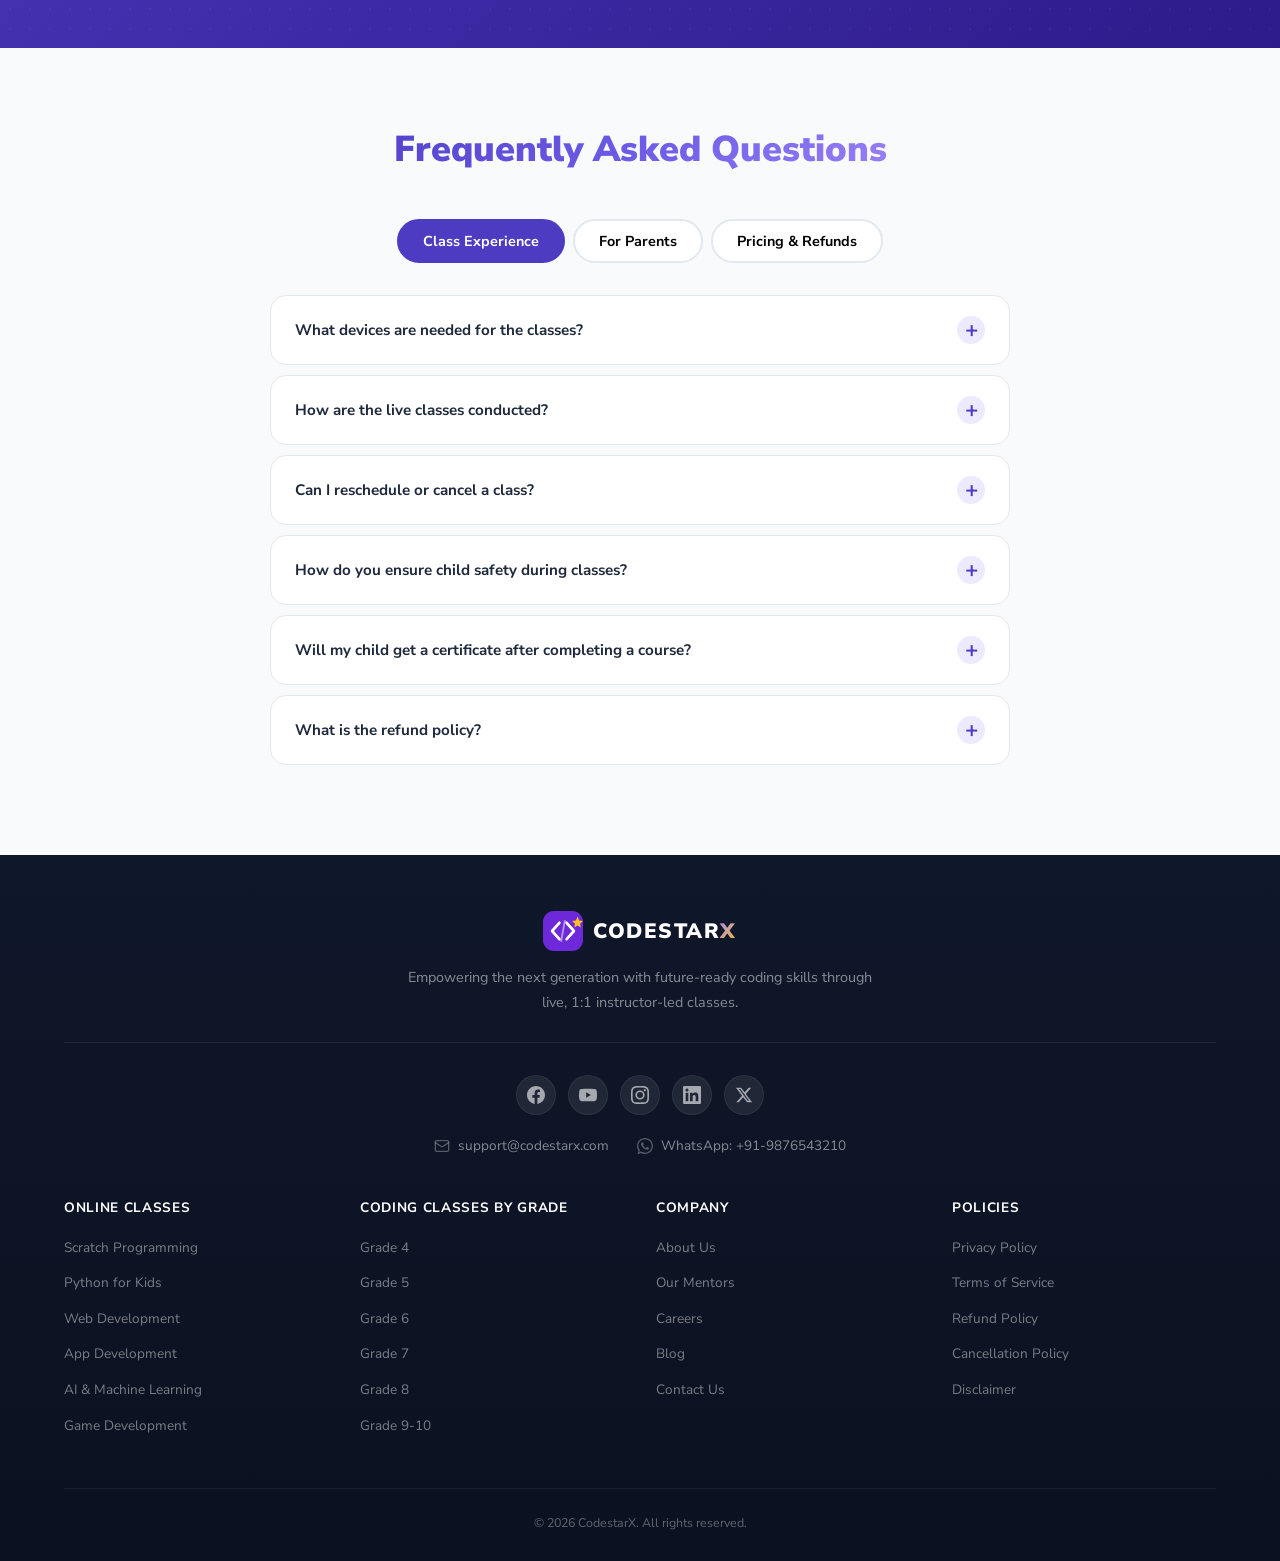
==== commit 6906becd: "fix video" ====
--- a/v2/wireframe/index.html
+++ b/v2/wireframe/index.html
@@ -973,14 +973,31 @@
             </div>
             <!-- Social links row -->
             <div class="footer-social-row">
-                <a href="#" title="Facebook">&#128266; Facebook</a>
-                <a href="#" title="YouTube">&#9654; YouTube</a>
-                <a href="#" title="Instagram">&#128247; Instagram</a>
-                <a href="#" title="LinkedIn">&#128101; LinkedIn</a>
+                <a href="#" title="Facebook" aria-label="Facebook">
+                    <svg width="20" height="20" viewBox="0 0 24 24" fill="currentColor"><path d="M24 12.073c0-6.627-5.373-12-12-12s-12 5.373-12 12c0 5.99 4.388 10.954 10.125 11.854v-8.385H7.078v-3.47h3.047V9.43c0-3.007 1.792-4.669 4.533-4.669 1.312 0 2.686.235 2.686.235v2.953H15.83c-1.491 0-1.956.925-1.956 1.874v2.25h3.328l-.532 3.47h-2.796v8.385C19.612 23.027 24 18.062 24 12.073z"/></svg>
+                </a>
+                <a href="#" title="YouTube" aria-label="YouTube">
+                    <svg width="20" height="20" viewBox="0 0 24 24" fill="currentColor"><path d="M23.498 6.186a3.016 3.016 0 0 0-2.122-2.136C19.505 3.545 12 3.545 12 3.545s-7.505 0-9.377.505A3.017 3.017 0 0 0 .502 6.186C0 8.07 0 12 0 12s0 3.93.502 5.814a3.016 3.016 0 0 0 2.122 2.136c1.871.505 9.376.505 9.376.505s7.505 0 9.377-.505a3.015 3.015 0 0 0 2.122-2.136C24 15.93 24 12 24 12s0-3.93-.502-5.814zM9.545 15.568V8.432L15.818 12l-6.273 3.568z"/></svg>
+                </a>
+                <a href="#" title="Instagram" aria-label="Instagram">
+                    <svg width="20" height="20" viewBox="0 0 24 24" fill="currentColor"><path d="M12 2.163c3.204 0 3.584.012 4.85.07 3.252.148 4.771 1.691 4.919 4.919.058 1.265.069 1.645.069 4.849 0 3.205-.012 3.584-.069 4.849-.149 3.225-1.664 4.771-4.919 4.919-1.266.058-1.644.07-4.85.07-3.204 0-3.584-.012-4.849-.07-3.26-.149-4.771-1.699-4.919-4.92-.058-1.265-.07-1.644-.07-4.849 0-3.204.013-3.583.07-4.849.149-3.227 1.664-4.771 4.919-4.919 1.266-.057 1.645-.069 4.849-.069zM12 0C8.741 0 8.333.014 7.053.072 2.695.272.273 2.69.073 7.052.014 8.333 0 8.741 0 12c0 3.259.014 3.668.072 4.948.2 4.358 2.618 6.78 6.98 6.98C8.333 23.986 8.741 24 12 24c3.259 0 3.668-.014 4.948-.072 4.354-.2 6.782-2.618 6.979-6.98.059-1.28.073-1.689.073-4.948 0-3.259-.014-3.667-.072-4.947-.196-4.354-2.617-6.78-6.979-6.98C15.668.014 15.259 0 12 0zm0 5.838a6.162 6.162 0 1 0 0 12.324 6.162 6.162 0 0 0 0-12.324zM12 16a4 4 0 1 1 0-8 4 4 0 0 1 0 8zm6.406-11.845a1.44 1.44 0 1 0 0 2.881 1.44 1.44 0 0 0 0-2.881z"/></svg>
+                </a>
+                <a href="#" title="LinkedIn" aria-label="LinkedIn">
+                    <svg width="20" height="20" viewBox="0 0 24 24" fill="currentColor"><path d="M20.447 20.452h-3.554v-5.569c0-1.328-.027-3.037-1.852-3.037-1.853 0-2.136 1.445-2.136 2.939v5.667H9.351V9h3.414v1.561h.046c.477-.9 1.637-1.85 3.37-1.85 3.601 0 4.267 2.37 4.267 5.455v6.286zM5.337 7.433a2.062 2.062 0 0 1-2.063-2.065 2.064 2.064 0 1 1 2.063 2.065zm1.782 13.019H3.555V9h3.564v11.452zM22.225 0H1.771C.792 0 0 .774 0 1.729v20.542C0 23.227.792 24 1.771 24h20.451C23.2 24 24 23.227 24 22.271V1.729C24 .774 23.2 0 22.222 0h.003z"/></svg>
+                </a>
+                <a href="#" title="Twitter / X" aria-label="Twitter / X">
+                    <svg width="20" height="20" viewBox="0 0 24 24" fill="currentColor"><path d="M18.244 2.25h3.308l-7.227 8.26 8.502 11.24H16.17l-5.214-6.817L4.99 21.75H1.68l7.73-8.835L1.254 2.25H8.08l4.713 6.231zm-1.161 17.52h1.833L7.084 4.126H5.117z"/></svg>
+                </a>
             </div>
             <div class="footer-contact-row">
-                <span>&#9993; support@codestarx.com</span>
-                <span>&#128172; WhatsApp: +91-9876543210</span>
+                <a href="mailto:support@codestarx.com" class="footer-contact-link">
+                    <svg width="16" height="16" viewBox="0 0 24 24" fill="none" stroke="currentColor" stroke-width="2" stroke-linecap="round" stroke-linejoin="round"><rect x="2" y="4" width="20" height="16" rx="2"/><path d="m22 7-8.97 5.7a1.94 1.94 0 0 1-2.06 0L2 7"/></svg>
+                    support@codestarx.com
+                </a>
+                <a href="#" class="footer-contact-link">
+                    <svg width="16" height="16" viewBox="0 0 24 24" fill="currentColor"><path d="M17.472 14.382c-.297-.149-1.758-.867-2.03-.967-.273-.099-.471-.148-.67.15-.197.297-.767.966-.94 1.164-.173.199-.347.223-.644.075-.297-.15-1.255-.463-2.39-1.475-.883-.788-1.48-1.761-1.653-2.059-.173-.297-.018-.458.13-.606.134-.133.298-.347.446-.52.149-.174.198-.298.298-.497.099-.198.05-.371-.025-.52-.075-.149-.669-1.612-.916-2.207-.242-.579-.487-.5-.669-.51-.173-.008-.371-.01-.57-.01-.198 0-.52.074-.792.372-.272.297-1.04 1.016-1.04 2.479 0 1.462 1.065 2.875 1.213 3.074.149.198 2.096 3.2 5.077 4.487.709.306 1.262.489 1.694.625.712.227 1.36.195 1.871.118.571-.085 1.758-.719 2.006-1.413.248-.694.248-1.289.173-1.413-.074-.124-.272-.198-.57-.347z"/><path d="M12 0C5.373 0 0 5.373 0 12c0 2.625.846 5.059 2.284 7.034L.789 23.492a.5.5 0 0 0 .612.616l4.529-1.476A11.96 11.96 0 0 0 12 24c6.627 0 12-5.373 12-12S18.627 0 12 0zm0 22a9.94 9.94 0 0 1-5.39-1.585l-.386-.232-2.689.877.858-2.632-.254-.404A9.935 9.935 0 0 1 2 12C2 6.477 6.477 2 12 2s10 4.477 10 10-4.477 10-10 10z"/></svg>
+                    WhatsApp: +91-9876543210
+                </a>
             </div>
             <div class="footer-grid">
                 <div class="footer-col">
--- a/v2/wireframe/styles.css
+++ b/v2/wireframe/styles.css
@@ -336,47 +336,88 @@
     border-bottom: 1px solid var(--border-light);
 }
 
-/* ========== 3. HERO (Codeyoung Style - Light Gradient) ========== */
+/* ========== 3. HERO (Premium Light Glass Design) ========== */
 .hero {
-    background: linear-gradient(135deg, #FFFFFF 0%, #F5F3FF 40%, #EDE9FE 70%, #E8E0FF 100%);
+    background:
+        radial-gradient(circle, rgba(77,59,194,0.04) 1px, transparent 1px),
+        linear-gradient(135deg, #FFFFFF 0%, #F5F3FF 30%, #EDE9FE 55%, #E8E0FF 80%, #DDD6FE 100%);
+    background-size: 24px 24px, 100% 100%;
     min-height: calc(100vh - var(--header-h));
     display: flex;
     align-items: center;
     position: relative;
     overflow: visible;
     padding: 60px 0;
+}
+/* Animated gradient orbs for depth */
+.hero::before {
+    content: '';
+    position: absolute;
+    top: -15%;
+    right: -8%;
+    width: 550px;
+    height: 550px;
+    background: radial-gradient(circle, rgba(124,58,237,0.07) 0%, rgba(124,58,237,0.02) 40%, transparent 70%);
+    border-radius: 50%;
+    animation: hero-orb-drift 8s ease-in-out infinite alternate;
+    pointer-events: none;
+    z-index: 0;
+}
+.hero::after {
+    content: '';
+    position: absolute;
+    bottom: -10%;
+    left: -5%;
+    width: 450px;
+    height: 450px;
+    background: radial-gradient(circle, rgba(251,217,38,0.06) 0%, rgba(251,217,38,0.02) 40%, transparent 70%);
+    border-radius: 50%;
+    animation: hero-orb-drift 10s ease-in-out infinite alternate-reverse;
+    pointer-events: none;
+    z-index: 0;
+}
+@keyframes hero-orb-drift {
+    0% { transform: translate(0, 0) scale(1); }
+    100% { transform: translate(-40px, 30px) scale(1.1); }
 }
 .hero-inner {
     display: grid;
     grid-template-columns: 1fr 1fr;
     gap: 48px;
     align-items: center;
+    position: relative;
+    z-index: 1;
 }
 .hero-left { position: relative; z-index: 2; }
 .hero-heading {
-    font-size: clamp(2rem, 4vw, 3.2rem);
+    font-size: clamp(2.2rem, 4.5vw, 3.5rem);
     font-weight: 900;
     color: var(--text);
-    line-height: 1.2;
-    margin-bottom: 20px;
+    line-height: 1.15;
+    margin-bottom: 16px;
+    letter-spacing: -0.02em;
 }
 .hero-heading .gradient-text {
     display: inline;
+    filter: drop-shadow(0 2px 4px rgba(77,59,194,0.12));
 }
 .hero-subtitle {
-    font-size: 1.15rem;
-    color: var(--text-secondary);
-    margin-bottom: 32px;
+    font-size: 1.2rem;
+    color: var(--text-secondary);
+    margin-bottom: 36px;
     line-height: 1.6;
+    letter-spacing: 0.01em;
+    max-width: 440px;
 }
 .hero-cta {
     padding: 16px 36px;
     font-size: 1.05rem;
     border-radius: var(--radius-full);
+    box-shadow: 0 4px 16px rgba(77,59,194,0.2);
 }
 .hero-cta:hover {
     transform: translateY(-2px);
-    box-shadow: 0 8px 24px rgba(77,59,194,0.35);
+    box-shadow: 0 8px 28px rgba(77,59,194,0.4);
 }
 
 /* Hero right - image placeholder with floating labels */
@@ -396,8 +437,18 @@
     border-radius: var(--radius-2xl);
     position: relative;
     overflow: hidden;
-    box-shadow: 0 12px 40px rgba(77,59,194,0.2);
+    box-shadow:
+        0 20px 60px rgba(77,59,194,0.22),
+        0 0 0 1px rgba(255,255,255,0.2);
+    border: 2px solid rgba(255,255,255,0.3);
     background: linear-gradient(135deg, #6D28D9 0%, #7C3AED 50%, #4F46E5 100%);
+    transition: box-shadow 0.4s ease, transform 0.4s ease;
+}
+.hero-video-carousel:hover {
+    box-shadow:
+        0 24px 70px rgba(77,59,194,0.28),
+        0 0 0 1px rgba(255,255,255,0.3);
+    transform: translateY(-4px);
 }
 .hero-video-slide video {
     width: 100%;
@@ -425,21 +476,26 @@
 .hero-video-overlay {
     position: absolute;
     inset: 0;
-    background: linear-gradient(180deg, transparent 50%, rgba(0,0,0,0.5) 100%);
+    background: linear-gradient(180deg, transparent 40%, rgba(77,59,194,0.1) 70%, rgba(0,0,0,0.55) 100%);
     pointer-events: none;
 }
 .video-caption {
     position: absolute;
     bottom: 14px;
     left: 16px;
-    right: 16px;
+    right: auto;
     color: #fff;
-    font-size: 0.82rem;
+    font-size: 0.8rem;
     font-weight: 600;
     display: flex;
     align-items: center;
     gap: 8px;
     z-index: 2;
+    background: rgba(0,0,0,0.2);
+    backdrop-filter: blur(8px);
+    -webkit-backdrop-filter: blur(8px);
+    border-radius: var(--radius-md);
+    padding: 6px 12px;
 }
 .live-dot {
     width: 8px;
@@ -473,10 +529,11 @@
 }
 .vdot.active {
     background: #fff;
-    width: 22px;
+    width: 24px;
     border-radius: 4px;
-}
-/* Floating subject labels - positioned relative to .hero-right */
+    box-shadow: 0 0 8px rgba(255,255,255,0.4);
+}
+/* Floating subject labels - glassmorphism style */
 .hero-label {
     position: absolute;
     padding: 9px 18px;
@@ -485,53 +542,59 @@
     font-weight: 700;
     color: #fff;
     white-space: nowrap;
-    box-shadow: var(--shadow-md);
+    backdrop-filter: blur(12px);
+    -webkit-backdrop-filter: blur(12px);
+    border: 1px solid rgba(255,255,255,0.3);
+    box-shadow:
+        0 8px 32px rgba(0,0,0,0.08),
+        inset 0 1px 0 rgba(255,255,255,0.4);
     animation: float 3s ease-in-out infinite;
     z-index: 10;
-}
-/* Labels arranged symmetrically around carousel - equal spacing both sides */
-/* Top-left */
+    transition: transform 0.3s ease, box-shadow 0.3s ease;
+}
+.hero-label:hover {
+    transform: translateY(-4px) scale(1.05) !important;
+    box-shadow:
+        0 12px 40px rgba(0,0,0,0.12),
+        inset 0 1px 0 rgba(255,255,255,0.5);
+}
+/* Labels arranged symmetrically - equal spacing, glass backgrounds */
 .hero-label-scratch {
-    background: #33CCFF;
+    background: rgba(51,204,255,0.75);
     top: 2%;
     left: -2%;
     animation-delay: 0s;
 }
-/* Top-right */
 .hero-label-python {
-    background: #FFA800;
+    background: rgba(255,168,0,0.75);
     top: 2%;
     right: -2%;
     animation: float-alt 3.4s ease-in-out infinite;
     animation-delay: 0.5s;
 }
-/* Mid-left */
 .hero-label-webdev {
-    background: #00B67A;
+    background: rgba(0,182,122,0.75);
     top: 43%;
     left: -6%;
     animation: float-alt2 3.6s ease-in-out infinite;
     animation-delay: 1s;
 }
-/* Mid-right */
 .hero-label-gamedev {
-    background: #ED675C;
+    background: rgba(237,103,92,0.75);
     top: 43%;
     right: -6%;
     animation: float-alt 3.2s ease-in-out infinite;
     animation-delay: 2.5s;
 }
-/* Bottom-left */
 .hero-label-appdev {
-    background: #7453D7;
+    background: rgba(116,83,215,0.75);
     bottom: 2%;
     left: -2%;
     animation: float-alt2 3.8s ease-in-out infinite;
     animation-delay: 1.5s;
 }
-/* Bottom-right */
 .hero-label-aiml {
-    background: #D4A817;
+    background: rgba(212,168,23,0.75);
     color: #1E293B;
     bottom: 2%;
     right: -2%;
@@ -540,15 +603,15 @@
 }
 @keyframes float {
     0%, 100% { transform: translateY(0); }
-    50% { transform: translateY(-8px); }
+    50% { transform: translateY(-6px); }
 }
 @keyframes float-alt {
     0%, 100% { transform: translateY(0) rotate(0deg); }
-    50% { transform: translateY(-10px) rotate(2deg); }
+    50% { transform: translateY(-8px) rotate(1.5deg); }
 }
 @keyframes float-alt2 {
     0%, 100% { transform: translateY(0) rotate(0deg); }
-    50% { transform: translateY(-6px) rotate(-2deg); }
+    50% { transform: translateY(-5px) rotate(-1.5deg); }
 }
 
 /* ========== 4. ACHIEVEMENT INFO BAR ========== */
@@ -1076,8 +1139,11 @@
 
 /* ========== CHECKOUT CTA STRIP ========== */
 .checkout-strip {
-    background: linear-gradient(135deg, var(--primary), #6C5CE7);
-    padding: 32px 0;
+    background:
+        radial-gradient(circle, rgba(255,255,255,0.06) 1px, transparent 1px),
+        linear-gradient(135deg, var(--primary), #6C5CE7);
+    background-size: 20px 20px, 100% 100%;
+    padding: 36px 0;
 }
 .checkout-strip-inner {
     display: flex;
@@ -1541,7 +1607,10 @@
 
 /* ========== 13. BOOKING FORM ========== */
 .booking {
-    background: linear-gradient(135deg, var(--primary), #2d1b8a);
+    background:
+        radial-gradient(circle, rgba(255,255,255,0.04) 1px, transparent 1px),
+        linear-gradient(135deg, var(--primary), #2d1b8a);
+    background-size: 20px 20px, 100% 100%;
     color: #fff;
 }
 .booking-inner { max-width: 760px; margin: 0 auto; }
@@ -1690,24 +1759,24 @@
 
 /* ========== 15. FOOTER ========== */
 .footer {
-    background: #0f172a;
+    background: linear-gradient(180deg, #0f172a 0%, #0b1120 100%);
     color: #fff;
-    padding: 48px 0 24px;
+    padding: 56px 0 28px;
 }
 
 /* Footer Logo */
 .footer-logo-row {
     text-align: center;
-    margin-bottom: 28px;
-    padding-bottom: 24px;
-    border-bottom: 1px solid rgba(255,255,255,0.1);
+    margin-bottom: 32px;
+    padding-bottom: 28px;
+    border-bottom: 1px solid rgba(255,255,255,0.08);
 }
 .footer-logo-link {
     display: inline-flex;
     align-items: center;
     gap: 10px;
     text-decoration: none;
-    margin-bottom: 12px;
+    margin-bottom: 14px;
 }
 .footer .logo-text {
     color: #fff;
@@ -1720,41 +1789,62 @@
 }
 .footer-tagline {
     font-size: 0.9rem;
-    color: rgba(255,255,255,0.6);
+    color: rgba(255,255,255,0.5);
     max-width: 480px;
     margin: 0 auto;
-    line-height: 1.6;
-}
-
+    line-height: 1.7;
+}
+
+/* Social icons - circle style */
 .footer-social-row {
     display: flex;
     justify-content: center;
-    gap: 16px;
-    margin-bottom: 16px;
+    gap: 12px;
+    margin-bottom: 20px;
 }
 .footer-social-row a {
-    padding: 8px 18px;
+    width: 40px;
+    height: 40px;
     background: rgba(255,255,255,0.08);
-    border-radius: var(--radius-md);
-    color: var(--text-light);
-    font-size: 0.82rem;
-    font-weight: 700;
-    transition: background 0.2s;
-    display: flex;
-    align-items: center;
-    gap: 6px;
-}
-.footer-social-row a:hover { background: rgba(255,255,255,0.16); color: #fff; }
-
+    border-radius: 50%;
+    color: rgba(255,255,255,0.6);
+    display: flex;
+    align-items: center;
+    justify-content: center;
+    transition: all 0.25s ease;
+    border: 1px solid rgba(255,255,255,0.06);
+}
+.footer-social-row a:hover {
+    background: var(--primary);
+    color: #fff;
+    transform: translateY(-2px);
+    box-shadow: 0 4px 12px rgba(77,59,194,0.4);
+    border-color: transparent;
+}
+.footer-social-row a svg {
+    width: 18px;
+    height: 18px;
+}
+
+/* Contact row */
 .footer-contact-row {
     display: flex;
     justify-content: center;
-    gap: 32px;
+    gap: 28px;
     margin-bottom: 40px;
-    font-size: 0.88rem;
-    color: var(--text-light);
+    font-size: 0.85rem;
     flex-wrap: wrap;
 }
+.footer-contact-link {
+    display: flex;
+    align-items: center;
+    gap: 8px;
+    color: rgba(255,255,255,0.5);
+    transition: color 0.2s;
+    text-decoration: none;
+}
+.footer-contact-link:hover { color: #fff; }
+.footer-contact-link svg { flex-shrink: 0; opacity: 0.6; }
 
 .footer-grid {
     display: grid;
@@ -1763,27 +1853,29 @@
     margin-bottom: 40px;
 }
 .footer-col h4 {
-    font-size: 0.9rem;
+    font-size: 0.85rem;
     font-weight: 700;
     margin-bottom: 16px;
     color: #fff;
-}
-.footer-col ul li { margin-bottom: 8px; }
+    text-transform: uppercase;
+    letter-spacing: 0.05em;
+}
+.footer-col ul li { margin-bottom: 10px; }
 .footer-col ul a {
     font-size: 0.85rem;
-    color: var(--text-light);
-    transition: color 0.2s;
-}
-.footer-col ul a:hover { color: #fff; }
+    color: rgba(255,255,255,0.45);
+    transition: color 0.2s, padding-left 0.2s;
+}
+.footer-col ul a:hover { color: #fff; padding-left: 4px; }
 
 .footer-bottom {
     display: flex;
     justify-content: center;
     align-items: center;
     padding-top: 24px;
-    border-top: 1px solid rgba(255,255,255,0.08);
-}
-.footer-bottom p { font-size: 0.78rem; color: var(--text-light); }
+    border-top: 1px solid rgba(255,255,255,0.06);
+}
+.footer-bottom p { font-size: 0.78rem; color: rgba(255,255,255,0.35); }
 
 /* ========== 16. MOBILE STICKY CTA ========== */
 .mobile-sticky-cta {
@@ -1807,6 +1899,7 @@
 @media (max-width: 1024px) {
     .hero-inner { grid-template-columns: 1fr; text-align: center; }
     .hero-left { text-align: center; }
+    .hero-subtitle { margin-left: auto; margin-right: auto; }
     .hero-right { min-height: 340px; }
     .hero-video-carousel { width: 320px; height: 280px; }
 
@@ -1852,7 +1945,9 @@
 
     /* Hero */
     .hero { padding: 40px 0; min-height: auto; }
+    .hero::before, .hero::after { display: none; }
     .hero-heading { font-size: 1.8rem; }
+    .hero-subtitle { max-width: none; }
     .hero-right { min-height: 280px; }
     .hero-video-carousel { width: 100%; height: 260px; }
     .hero-label { font-size: 0.72rem; padding: 6px 12px; }
@@ -1933,7 +2028,7 @@
     .chart-bar-2 .chart-fill { height: 80px !important; }
     .chart-bar-3 .chart-fill { height: 130px !important; }
 
-    .footer-contact-row { flex-direction: column; gap: 8px; text-align: center; }
+    .footer-contact-row { flex-direction: column; gap: 10px; align-items: center; }
 
     .parent-grid { grid-template-columns: 1fr; }
     .checkout-strip-inner { flex-direction: column; gap: 16px; }
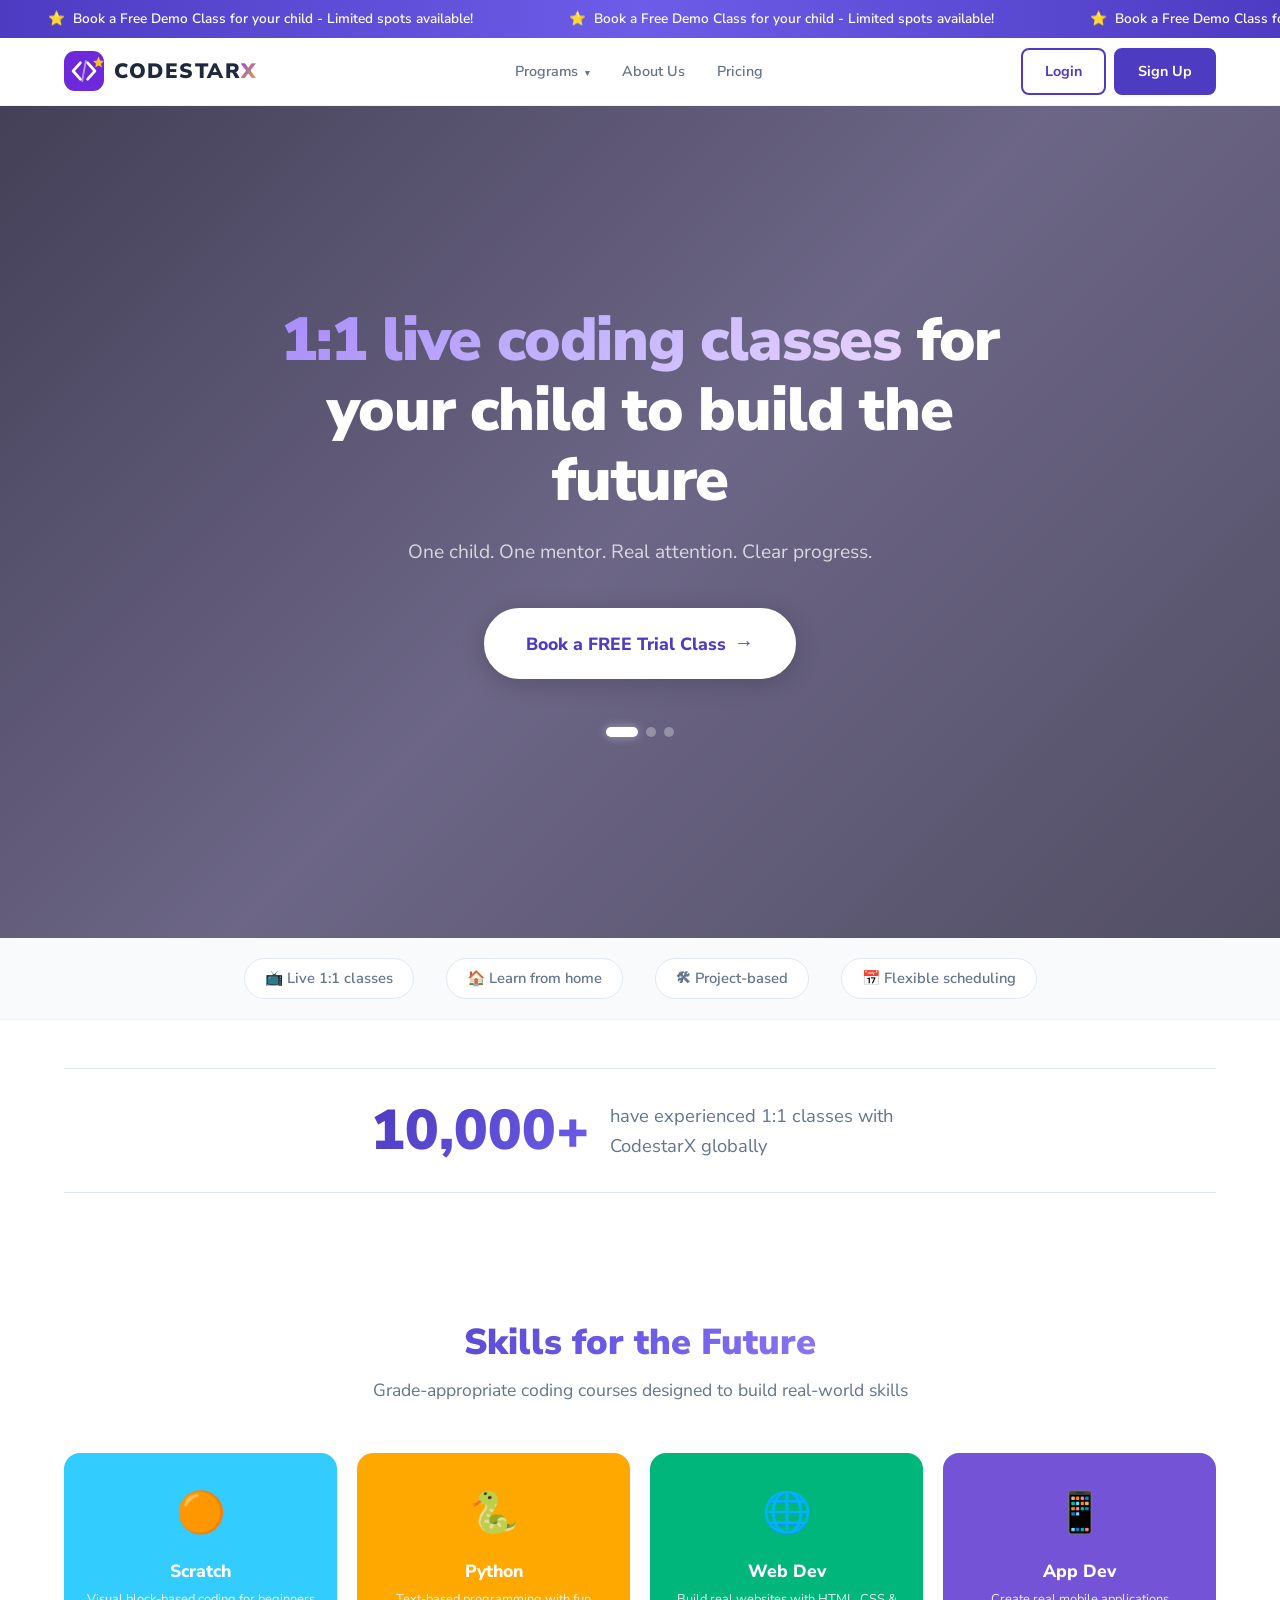
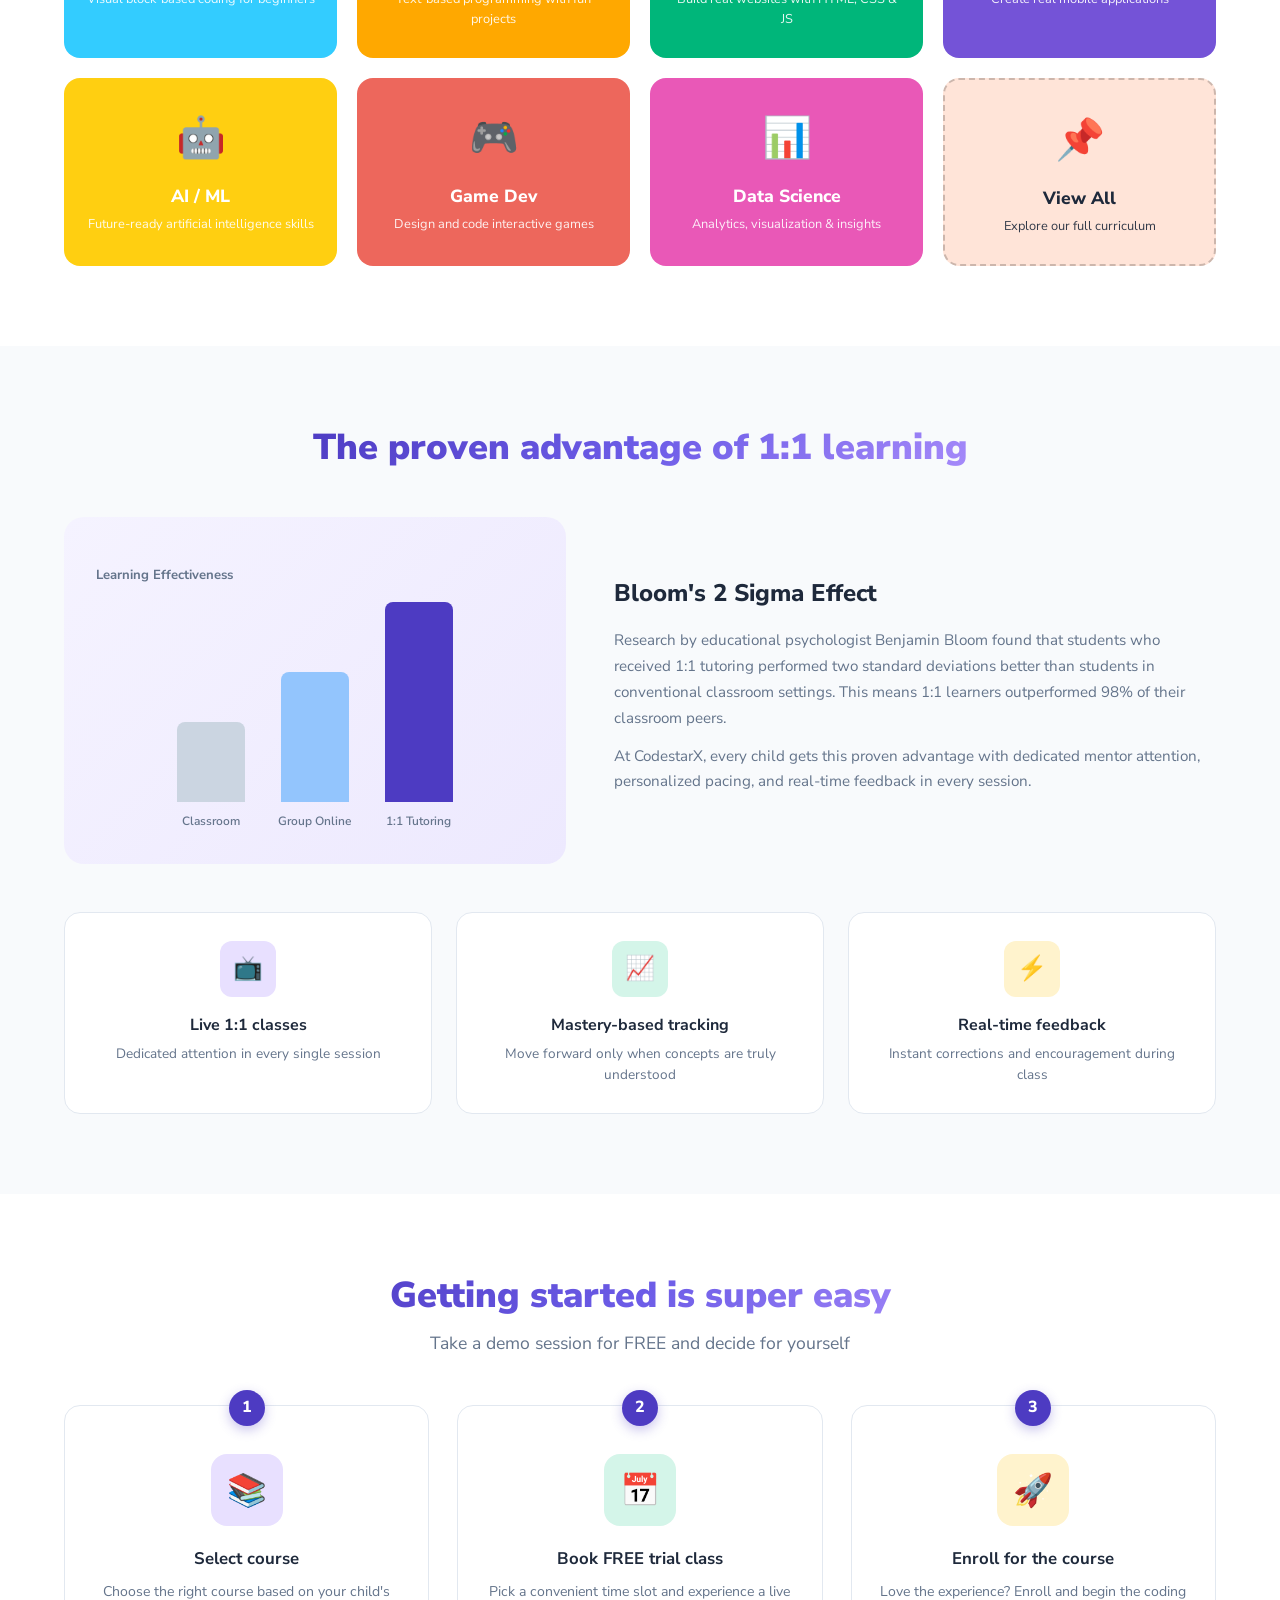
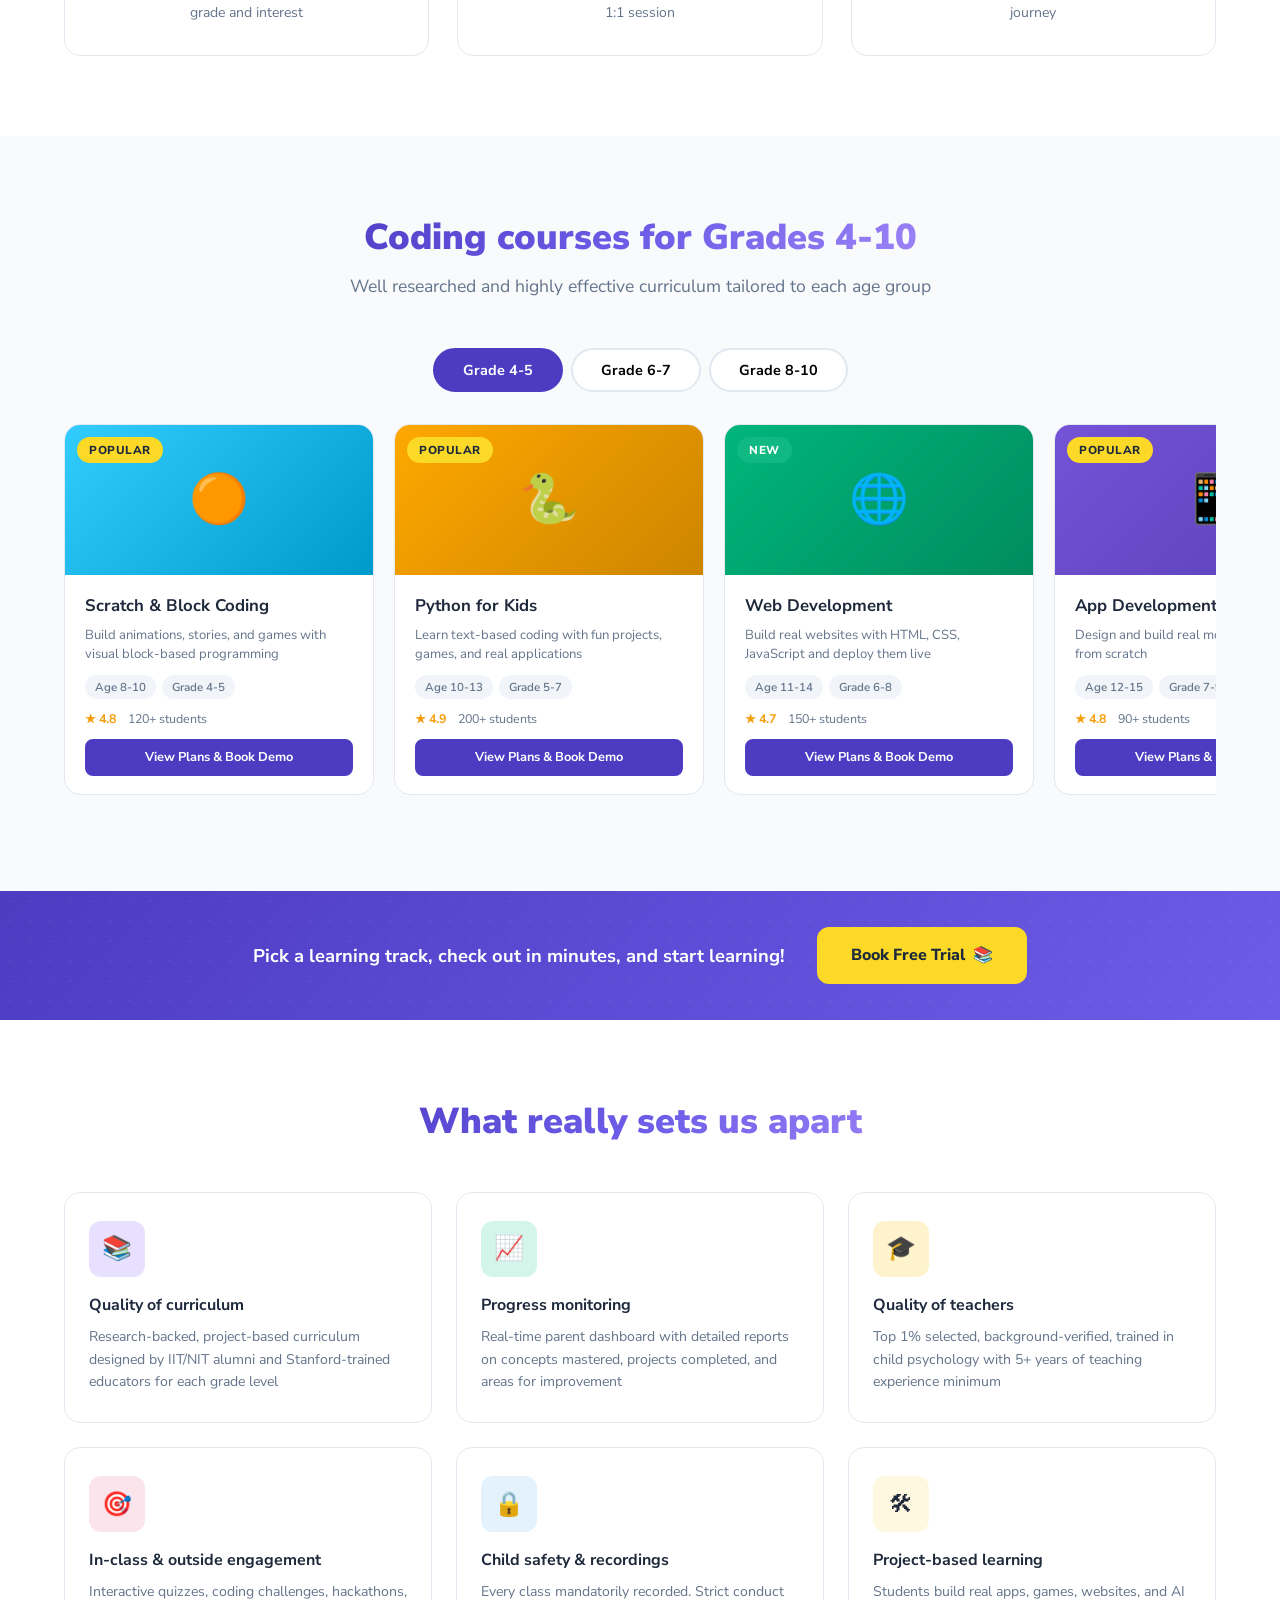
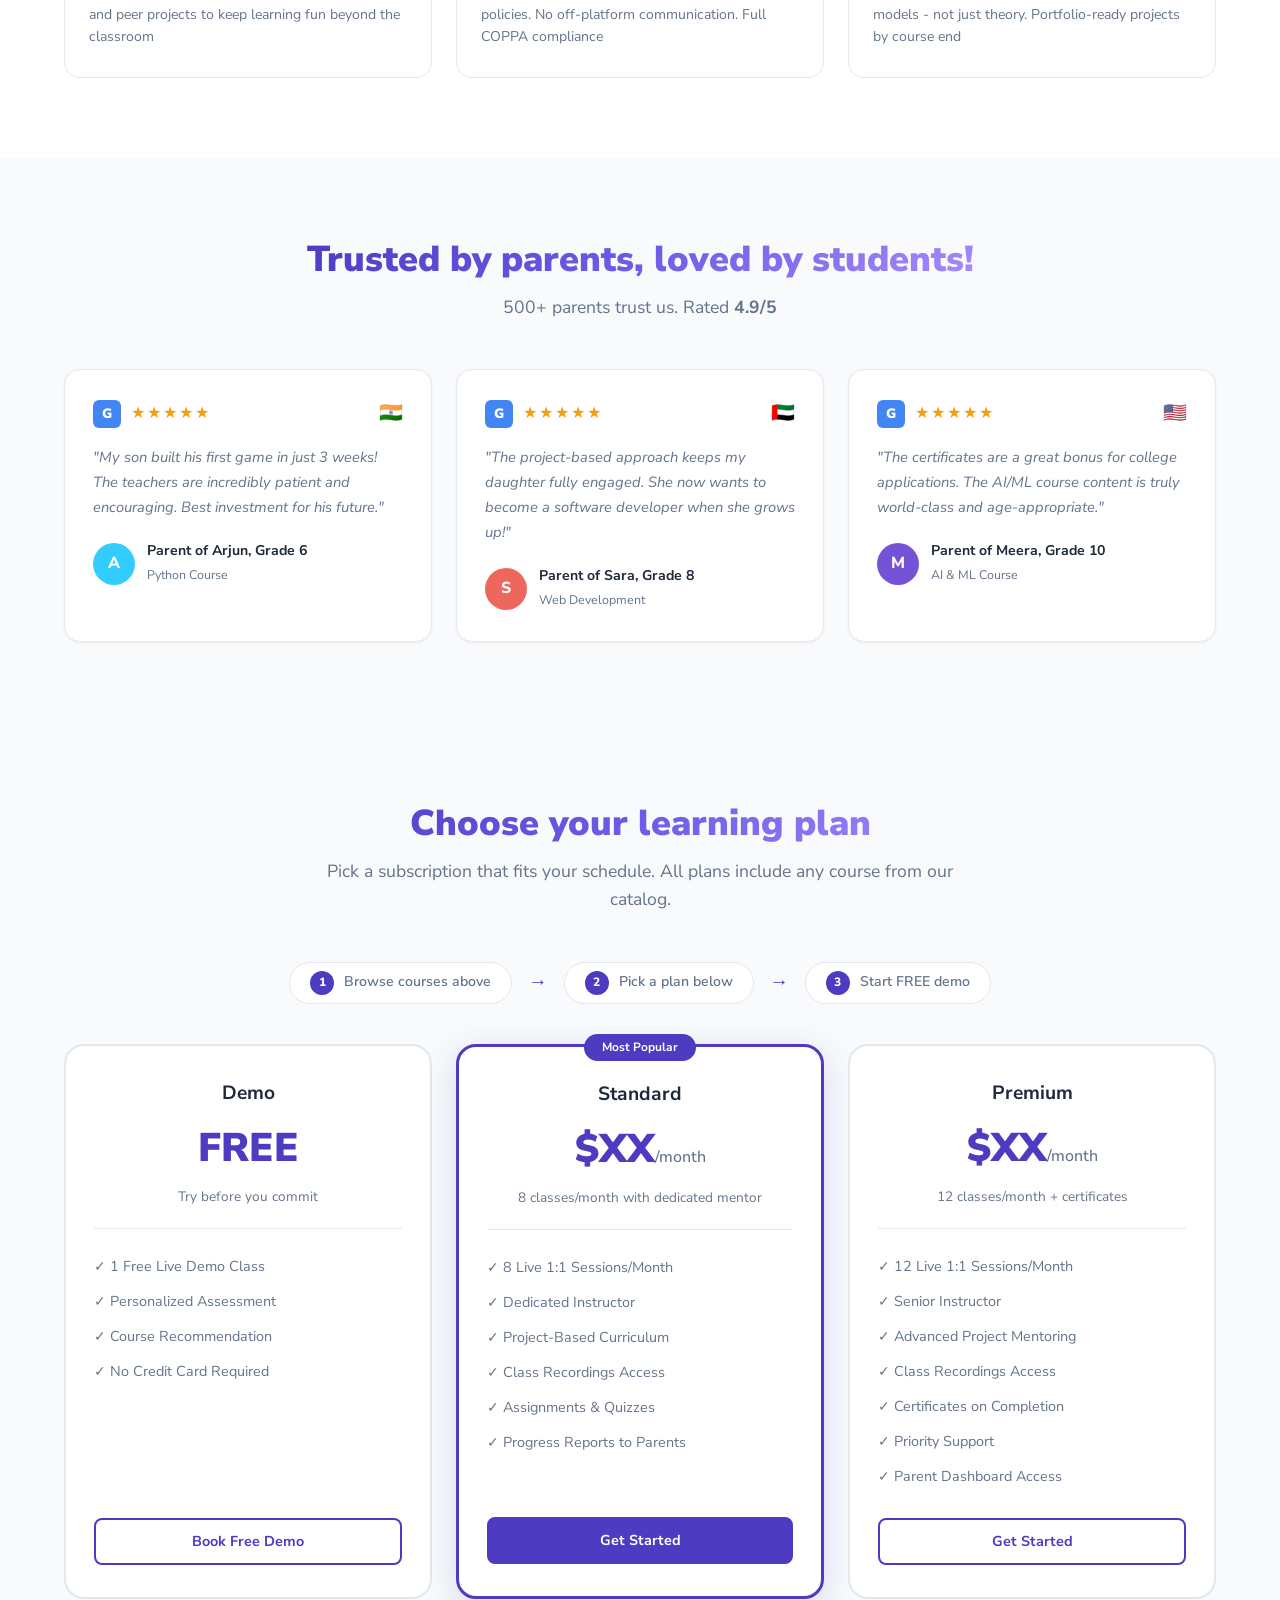
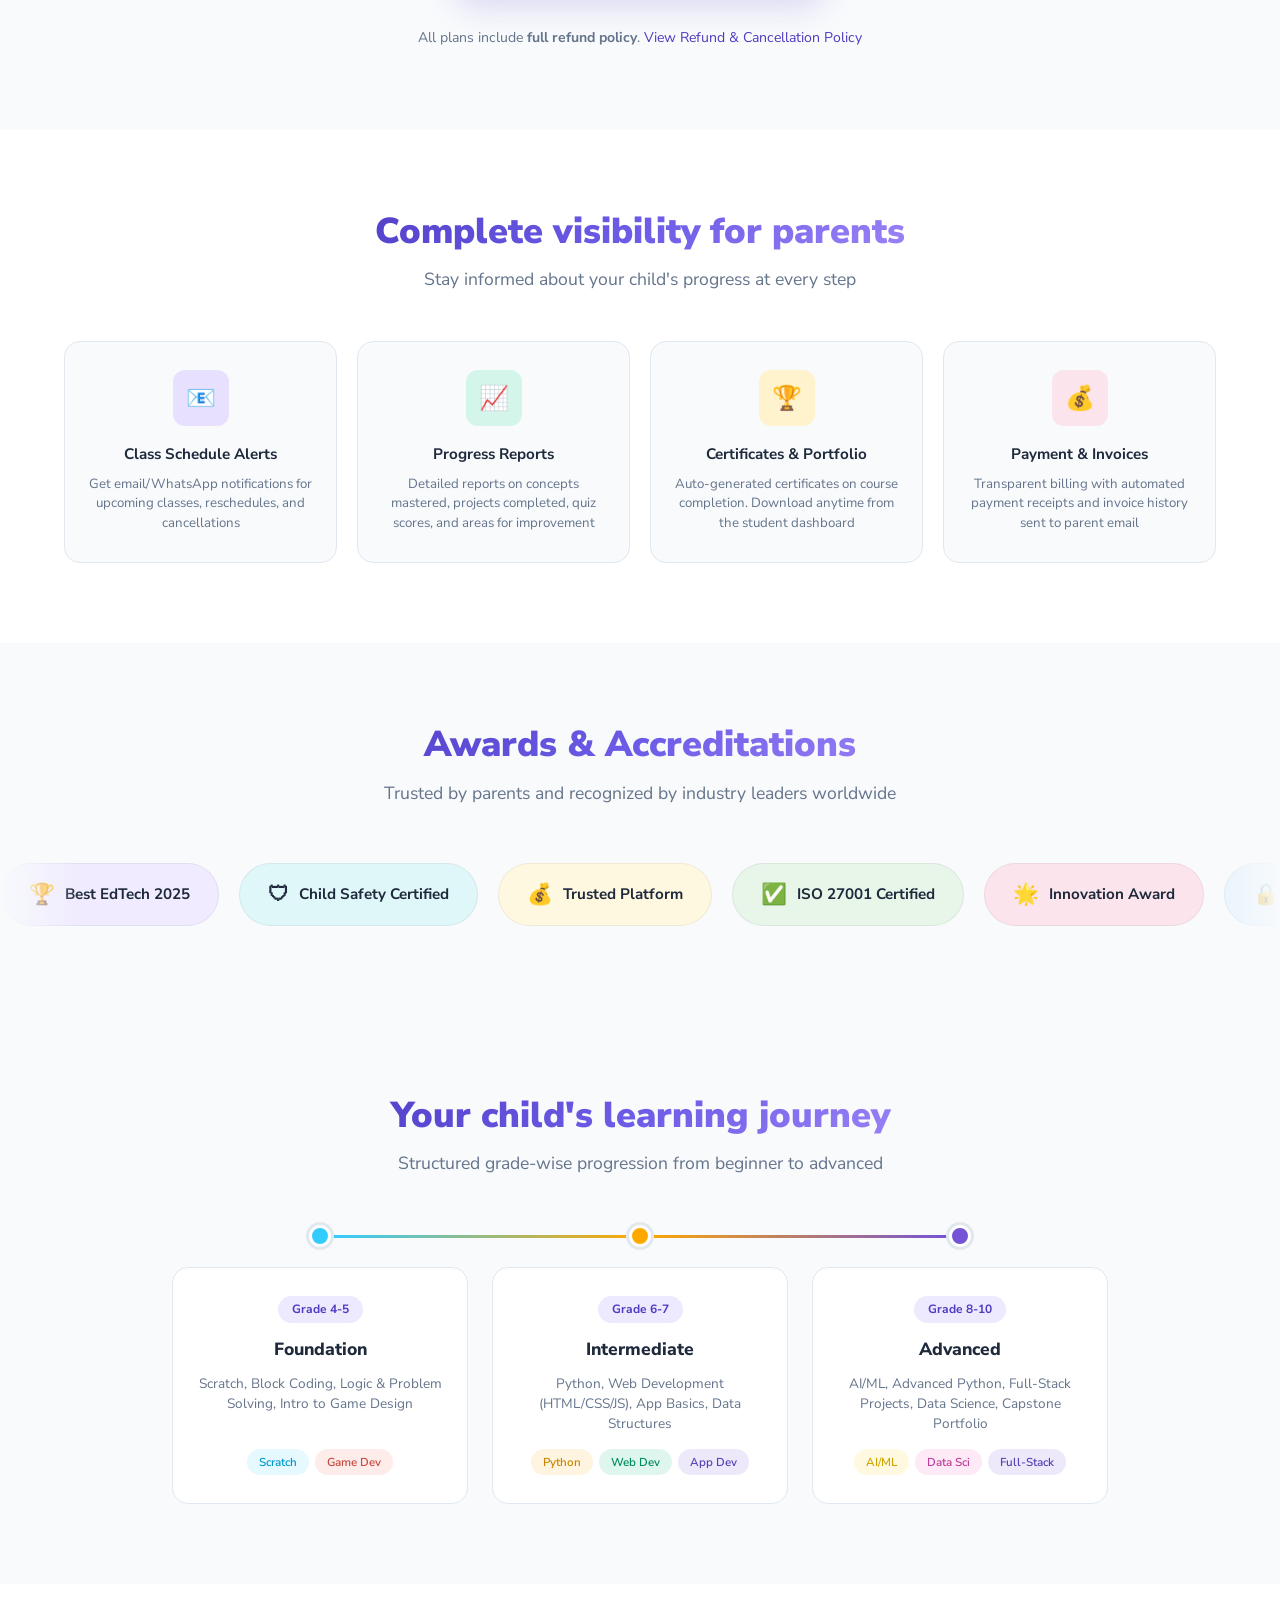
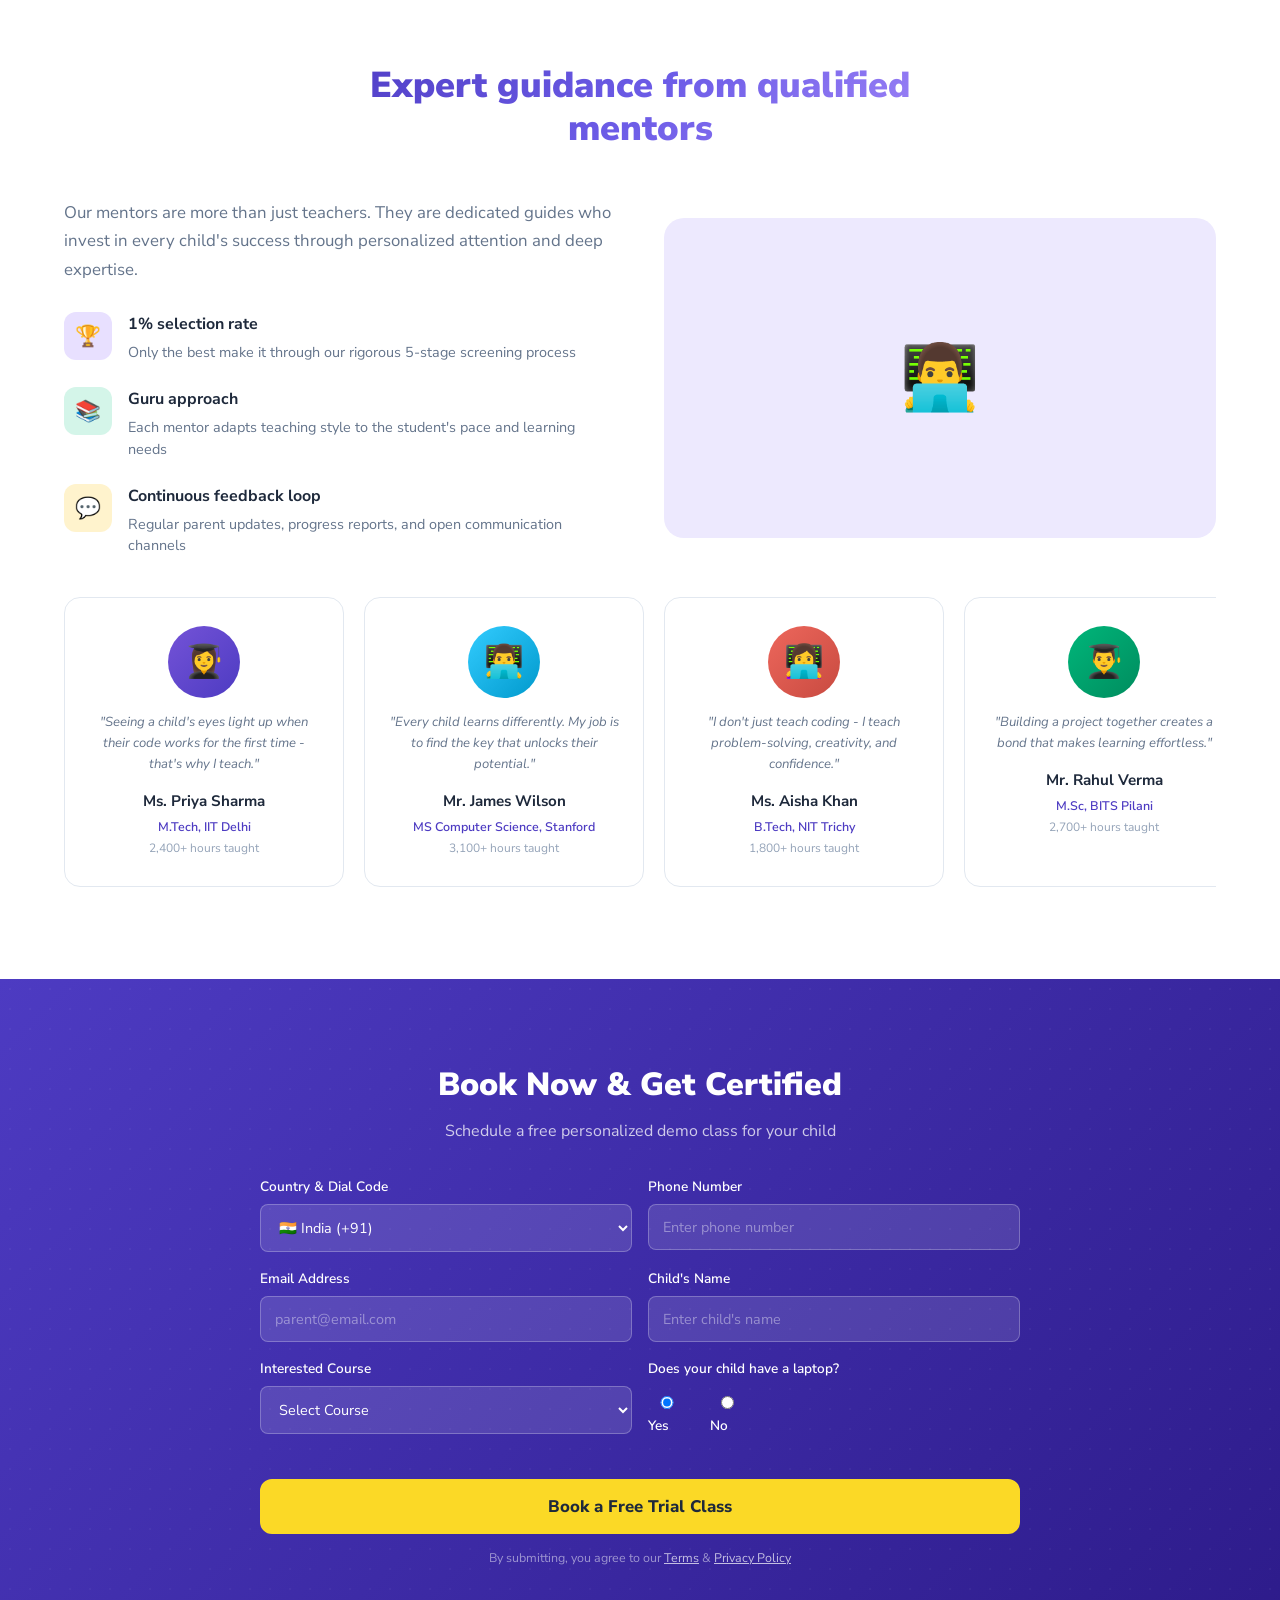
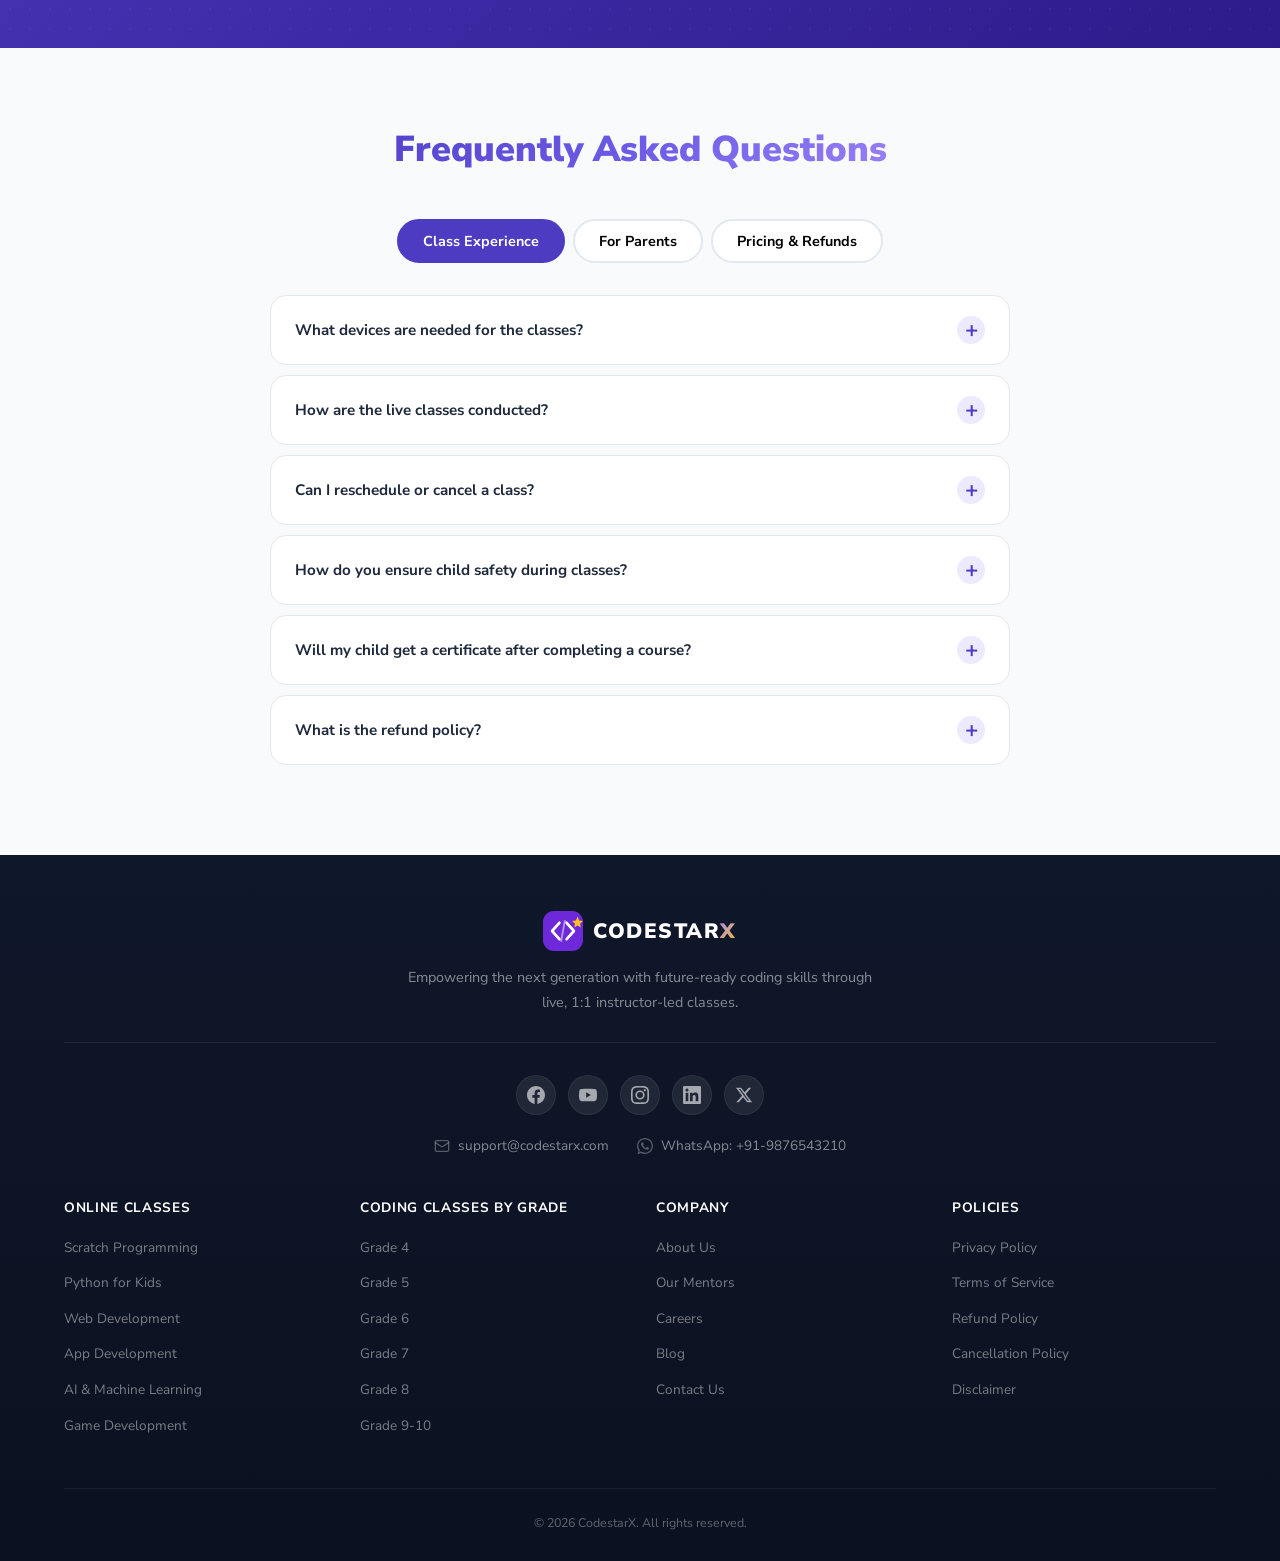
==== commit 8103bc24: "fix video" ====
--- a/v2/wireframe/index.html
+++ b/v2/wireframe/index.html
@@ -90,8 +90,22 @@
 
     <!-- ========== 3. HERO SECTION (Codeyoung Style - Light Gradient) ========== -->
     <section class="hero" id="hero">
+        <!-- Full-screen background video carousel -->
+        <div class="hero-video-carousel" id="heroVideoCarousel">
+            <div class="hero-video-slide active">
+                <video src="videos/student1.mp4" autoplay muted loop playsinline preload="auto"></video>
+            </div>
+            <div class="hero-video-slide">
+                <video src="videos/student2.mp4" muted loop playsinline preload="auto"></video>
+            </div>
+            <div class="hero-video-slide">
+                <video src="videos/student3.mp4" muted loop playsinline preload="auto"></video>
+            </div>
+        </div>
+        <div class="hero-overlay"></div>
+        <!-- Text content over video -->
         <div class="container hero-inner">
-            <div class="hero-left">
+            <div class="hero-content">
                 <h1 class="hero-heading">
                     <span class="gradient-text">1:1 live coding classes</span> for your child to build the future
                 </h1>
@@ -99,37 +113,11 @@
                 <a href="#booking" class="btn btn-primary btn-large hero-cta">
                     Book a FREE Trial Class <span class="btn-arrow">&#8594;</span>
                 </a>
-            </div>
-            <div class="hero-right">
-                <div class="hero-video-carousel" id="heroVideoCarousel">
-                    <div class="hero-video-slide active">
-                        <video src="videos/student1.mp4" autoplay muted loop playsinline preload="auto"></video>
-                        <div class="hero-video-overlay"></div>
-                        <div class="video-caption"><span class="live-dot"></span> Aarav learning Scratch coding</div>
-                    </div>
-                    <div class="hero-video-slide">
-                        <video src="videos/student2.mp4" muted loop playsinline preload="auto"></video>
-                        <div class="hero-video-overlay"></div>
-                        <div class="video-caption"><span class="live-dot"></span> Rohan building a Python game</div>
-                    </div>
-                    <div class="hero-video-slide">
-                        <video src="videos/student3.mp4" muted loop playsinline preload="auto"></video>
-                        <div class="hero-video-overlay"></div>
-                        <div class="video-caption"><span class="live-dot"></span> Arjun coding his first website</div>
-                    </div>
-                    <div class="hero-video-dots">
-                        <button class="vdot active" data-i="0"></button>
-                        <button class="vdot" data-i="1"></button>
-                        <button class="vdot" data-i="2"></button>
-                    </div>
-                </div>
-                <!-- Labels OUTSIDE carousel, positioned relative to hero-right -->
-                <div class="hero-label hero-label-scratch">&#128992; Scratch</div>
-                <div class="hero-label hero-label-python">&#128013; Python</div>
-                <div class="hero-label hero-label-webdev">&#127760; Web Dev</div>
-                <div class="hero-label hero-label-appdev">&#128241; App Dev</div>
-                <div class="hero-label hero-label-aiml">&#129302; AI/ML</div>
-                <div class="hero-label hero-label-gamedev">&#127918; Game Dev</div>
+                <div class="hero-video-dots">
+                    <button class="vdot active" data-i="0"></button>
+                    <button class="vdot" data-i="1"></button>
+                    <button class="vdot" data-i="2"></button>
+                </div>
             </div>
         </div>
     </section>
--- a/v2/wireframe/styles.css
+++ b/v2/wireframe/styles.css
@@ -336,119 +336,32 @@
     border-bottom: 1px solid var(--border-light);
 }
 
-/* ========== 3. HERO (Premium Light Glass Design) ========== */
+/* ========== 3. HERO (Full-Screen Video Background) ========== */
 .hero {
-    background:
-        radial-gradient(circle, rgba(77,59,194,0.04) 1px, transparent 1px),
-        linear-gradient(135deg, #FFFFFF 0%, #F5F3FF 30%, #EDE9FE 55%, #E8E0FF 80%, #DDD6FE 100%);
-    background-size: 24px 24px, 100% 100%;
+    position: relative;
     min-height: calc(100vh - var(--header-h));
     display: flex;
     align-items: center;
-    position: relative;
-    overflow: visible;
-    padding: 60px 0;
-}
-/* Animated gradient orbs for depth */
-.hero::before {
-    content: '';
+    overflow: hidden;
+}
+/* Background video fills entire hero */
+.hero > .hero-video-carousel {
     position: absolute;
-    top: -15%;
-    right: -8%;
-    width: 550px;
-    height: 550px;
-    background: radial-gradient(circle, rgba(124,58,237,0.07) 0%, rgba(124,58,237,0.02) 40%, transparent 70%);
-    border-radius: 50%;
-    animation: hero-orb-drift 8s ease-in-out infinite alternate;
-    pointer-events: none;
+    inset: 0;
+    width: 100%;
+    height: 100%;
     z-index: 0;
 }
-.hero::after {
-    content: '';
+.hero-video-slide {
     position: absolute;
-    bottom: -10%;
-    left: -5%;
-    width: 450px;
-    height: 450px;
-    background: radial-gradient(circle, rgba(251,217,38,0.06) 0%, rgba(251,217,38,0.02) 40%, transparent 70%);
-    border-radius: 50%;
-    animation: hero-orb-drift 10s ease-in-out infinite alternate-reverse;
-    pointer-events: none;
+    inset: 0;
+    opacity: 0;
+    transition: opacity 1s ease;
     z-index: 0;
 }
-@keyframes hero-orb-drift {
-    0% { transform: translate(0, 0) scale(1); }
-    100% { transform: translate(-40px, 30px) scale(1.1); }
-}
-.hero-inner {
-    display: grid;
-    grid-template-columns: 1fr 1fr;
-    gap: 48px;
-    align-items: center;
-    position: relative;
+.hero-video-slide.active {
+    opacity: 1;
     z-index: 1;
-}
-.hero-left { position: relative; z-index: 2; }
-.hero-heading {
-    font-size: clamp(2.2rem, 4.5vw, 3.5rem);
-    font-weight: 900;
-    color: var(--text);
-    line-height: 1.15;
-    margin-bottom: 16px;
-    letter-spacing: -0.02em;
-}
-.hero-heading .gradient-text {
-    display: inline;
-    filter: drop-shadow(0 2px 4px rgba(77,59,194,0.12));
-}
-.hero-subtitle {
-    font-size: 1.2rem;
-    color: var(--text-secondary);
-    margin-bottom: 36px;
-    line-height: 1.6;
-    letter-spacing: 0.01em;
-    max-width: 440px;
-}
-.hero-cta {
-    padding: 16px 36px;
-    font-size: 1.05rem;
-    border-radius: var(--radius-full);
-    box-shadow: 0 4px 16px rgba(77,59,194,0.2);
-}
-.hero-cta:hover {
-    transform: translateY(-2px);
-    box-shadow: 0 8px 28px rgba(77,59,194,0.4);
-}
-
-/* Hero right - image placeholder with floating labels */
-.hero-right {
-    position: relative;
-    display: flex;
-    align-items: center;
-    justify-content: center;
-    min-height: 420px;
-    overflow: visible;
-    padding: 40px 50px;
-}
-/* Hero Video Carousel */
-.hero-video-carousel {
-    width: 380px;
-    height: 340px;
-    border-radius: var(--radius-2xl);
-    position: relative;
-    overflow: hidden;
-    box-shadow:
-        0 20px 60px rgba(77,59,194,0.22),
-        0 0 0 1px rgba(255,255,255,0.2);
-    border: 2px solid rgba(255,255,255,0.3);
-    background: linear-gradient(135deg, #6D28D9 0%, #7C3AED 50%, #4F46E5 100%);
-    transition: box-shadow 0.4s ease, transform 0.4s ease;
-}
-.hero-video-carousel:hover {
-    box-shadow:
-        0 24px 70px rgba(77,59,194,0.28),
-        0 0 0 1px rgba(255,255,255,0.3);
-    transform: translateY(-4px);
 }
 .hero-video-slide video {
     width: 100%;
@@ -456,162 +369,95 @@
     object-fit: cover;
     display: block;
 }
-.hero-video-slide {
+/* Dark overlay on video for text readability */
+.hero-overlay {
     position: absolute;
     inset: 0;
-    opacity: 0;
-    transition: opacity 0.8s ease;
-    z-index: 0;
-}
-.hero-video-slide.active {
-    opacity: 1;
+    background: linear-gradient(
+        135deg,
+        rgba(15, 10, 40, 0.78) 0%,
+        rgba(30, 20, 70, 0.65) 50%,
+        rgba(15, 10, 40, 0.72) 100%
+    );
     z-index: 1;
 }
-.hero-video-slide video {
-    width: 100%;
-    height: 100%;
-    object-fit: cover;
-    display: block;
-}
-.hero-video-overlay {
-    position: absolute;
-    inset: 0;
-    background: linear-gradient(180deg, transparent 40%, rgba(77,59,194,0.1) 70%, rgba(0,0,0,0.55) 100%);
-    pointer-events: none;
-}
-.video-caption {
-    position: absolute;
-    bottom: 14px;
-    left: 16px;
-    right: auto;
+/* Text content centered over video */
+.hero .hero-inner {
+    position: relative;
+    z-index: 2;
+    display: flex;
+    align-items: center;
+    justify-content: center;
+    min-height: calc(100vh - var(--header-h));
+    padding: 80px 24px;
+}
+.hero-content {
+    text-align: center;
+    max-width: 720px;
+    margin: 0 auto;
+}
+.hero-heading {
+    font-size: clamp(2.4rem, 5vw, 3.8rem);
+    font-weight: 900;
     color: #fff;
-    font-size: 0.8rem;
-    font-weight: 600;
-    display: flex;
-    align-items: center;
+    line-height: 1.15;
+    margin-bottom: 20px;
+    letter-spacing: -0.02em;
+}
+.hero-heading .gradient-text {
+    display: inline;
+    background: linear-gradient(135deg, #A78BFA, #C4B5FD, #E9D5FF);
+    -webkit-background-clip: text;
+    -webkit-text-fill-color: transparent;
+    background-clip: text;
+}
+.hero-subtitle {
+    font-size: 1.2rem;
+    color: rgba(255,255,255,0.75);
+    margin: 0 auto 40px;
+    line-height: 1.7;
+    max-width: 500px;
+}
+.hero-cta {
+    padding: 18px 40px;
+    font-size: 1.1rem;
+    border-radius: var(--radius-full);
+    background: #fff;
+    color: var(--primary);
+    border-color: #fff;
+    font-weight: 800;
+    box-shadow: 0 4px 24px rgba(0,0,0,0.2);
+}
+.hero-cta:hover {
+    background: var(--accent);
+    border-color: var(--accent);
+    color: var(--text);
+    transform: translateY(-2px);
+    box-shadow: 0 8px 32px rgba(251,217,38,0.35);
+}
+/* Carousel dots inside hero-content */
+.hero-content .hero-video-dots {
+    position: static;
+    display: flex;
+    justify-content: center;
     gap: 8px;
-    z-index: 2;
-    background: rgba(0,0,0,0.2);
-    backdrop-filter: blur(8px);
-    -webkit-backdrop-filter: blur(8px);
-    border-radius: var(--radius-md);
-    padding: 6px 12px;
-}
-.live-dot {
-    width: 8px;
-    height: 8px;
-    background: #FF4444;
-    border-radius: 50%;
-    display: inline-block;
-    animation: live-pulse 1.5s ease-in-out infinite;
-}
-@keyframes live-pulse {
-    0%, 100% { opacity: 1; transform: scale(1); }
-    50% { opacity: 0.4; transform: scale(0.8); }
-}
-.hero-video-dots {
-    position: absolute;
-    bottom: 14px;
-    right: 16px;
-    display: flex;
-    gap: 6px;
-    z-index: 3;
+    margin-top: 48px;
 }
 .vdot {
-    width: 8px;
-    height: 8px;
+    width: 10px;
+    height: 10px;
     border-radius: 50%;
     border: none;
-    background: rgba(255,255,255,0.4);
+    background: rgba(255,255,255,0.3);
     cursor: pointer;
     padding: 0;
     transition: all 0.3s;
 }
 .vdot.active {
     background: #fff;
-    width: 24px;
-    border-radius: 4px;
-    box-shadow: 0 0 8px rgba(255,255,255,0.4);
-}
-/* Floating subject labels - glassmorphism style */
-.hero-label {
-    position: absolute;
-    padding: 9px 18px;
-    border-radius: var(--radius-full);
-    font-size: 0.82rem;
-    font-weight: 700;
-    color: #fff;
-    white-space: nowrap;
-    backdrop-filter: blur(12px);
-    -webkit-backdrop-filter: blur(12px);
-    border: 1px solid rgba(255,255,255,0.3);
-    box-shadow:
-        0 8px 32px rgba(0,0,0,0.08),
-        inset 0 1px 0 rgba(255,255,255,0.4);
-    animation: float 3s ease-in-out infinite;
-    z-index: 10;
-    transition: transform 0.3s ease, box-shadow 0.3s ease;
-}
-.hero-label:hover {
-    transform: translateY(-4px) scale(1.05) !important;
-    box-shadow:
-        0 12px 40px rgba(0,0,0,0.12),
-        inset 0 1px 0 rgba(255,255,255,0.5);
-}
-/* Labels arranged symmetrically - equal spacing, glass backgrounds */
-.hero-label-scratch {
-    background: rgba(51,204,255,0.75);
-    top: 2%;
-    left: -2%;
-    animation-delay: 0s;
-}
-.hero-label-python {
-    background: rgba(255,168,0,0.75);
-    top: 2%;
-    right: -2%;
-    animation: float-alt 3.4s ease-in-out infinite;
-    animation-delay: 0.5s;
-}
-.hero-label-webdev {
-    background: rgba(0,182,122,0.75);
-    top: 43%;
-    left: -6%;
-    animation: float-alt2 3.6s ease-in-out infinite;
-    animation-delay: 1s;
-}
-.hero-label-gamedev {
-    background: rgba(237,103,92,0.75);
-    top: 43%;
-    right: -6%;
-    animation: float-alt 3.2s ease-in-out infinite;
-    animation-delay: 2.5s;
-}
-.hero-label-appdev {
-    background: rgba(116,83,215,0.75);
-    bottom: 2%;
-    left: -2%;
-    animation: float-alt2 3.8s ease-in-out infinite;
-    animation-delay: 1.5s;
-}
-.hero-label-aiml {
-    background: rgba(212,168,23,0.75);
-    color: #1E293B;
-    bottom: 2%;
-    right: -2%;
-    animation: float 3.5s ease-in-out infinite;
-    animation-delay: 2s;
-}
-@keyframes float {
-    0%, 100% { transform: translateY(0); }
-    50% { transform: translateY(-6px); }
-}
-@keyframes float-alt {
-    0%, 100% { transform: translateY(0) rotate(0deg); }
-    50% { transform: translateY(-8px) rotate(1.5deg); }
-}
-@keyframes float-alt2 {
-    0%, 100% { transform: translateY(0) rotate(0deg); }
-    50% { transform: translateY(-5px) rotate(-1.5deg); }
+    width: 32px;
+    border-radius: 5px;
+    box-shadow: 0 0 10px rgba(255,255,255,0.4);
 }
 
 /* ========== 4. ACHIEVEMENT INFO BAR ========== */
@@ -1897,11 +1743,7 @@
 
 /* Tablet - 1024px */
 @media (max-width: 1024px) {
-    .hero-inner { grid-template-columns: 1fr; text-align: center; }
-    .hero-left { text-align: center; }
-    .hero-subtitle { margin-left: auto; margin-right: auto; }
-    .hero-right { min-height: 340px; }
-    .hero-video-carousel { width: 320px; height: 280px; }
+    .hero-content { max-width: 600px; }
 
     .skills-grid { grid-template-columns: repeat(4, 1fr); }
 
@@ -1944,13 +1786,8 @@
     .mobile-menu-btn { display: flex; }
 
     /* Hero */
-    .hero { padding: 40px 0; min-height: auto; }
-    .hero::before, .hero::after { display: none; }
+    .hero .hero-inner { min-height: 70vh; padding: 60px 16px; }
     .hero-heading { font-size: 1.8rem; }
-    .hero-subtitle { max-width: none; }
-    .hero-right { min-height: 280px; }
-    .hero-video-carousel { width: 100%; height: 260px; }
-    .hero-label { font-size: 0.72rem; padding: 6px 12px; }
 
     /* Info bar */
     .info-pills {
@@ -2007,10 +1844,8 @@
 /* Small Mobile - 480px */
 @media (max-width: 480px) {
     .hero-heading { font-size: 1.5rem; }
-    .hero-subtitle { font-size: 1rem; }
-    .hero-right { min-height: 240px; }
-    .hero-video-carousel { width: 100%; height: 220px; }
-    .hero-label { display: none; }
+    .hero-subtitle { font-size: 0.95rem; }
+    .hero-cta { padding: 14px 32px; font-size: 1rem; }
 
     .skills-grid { grid-template-columns: 1fr 1fr; }
 
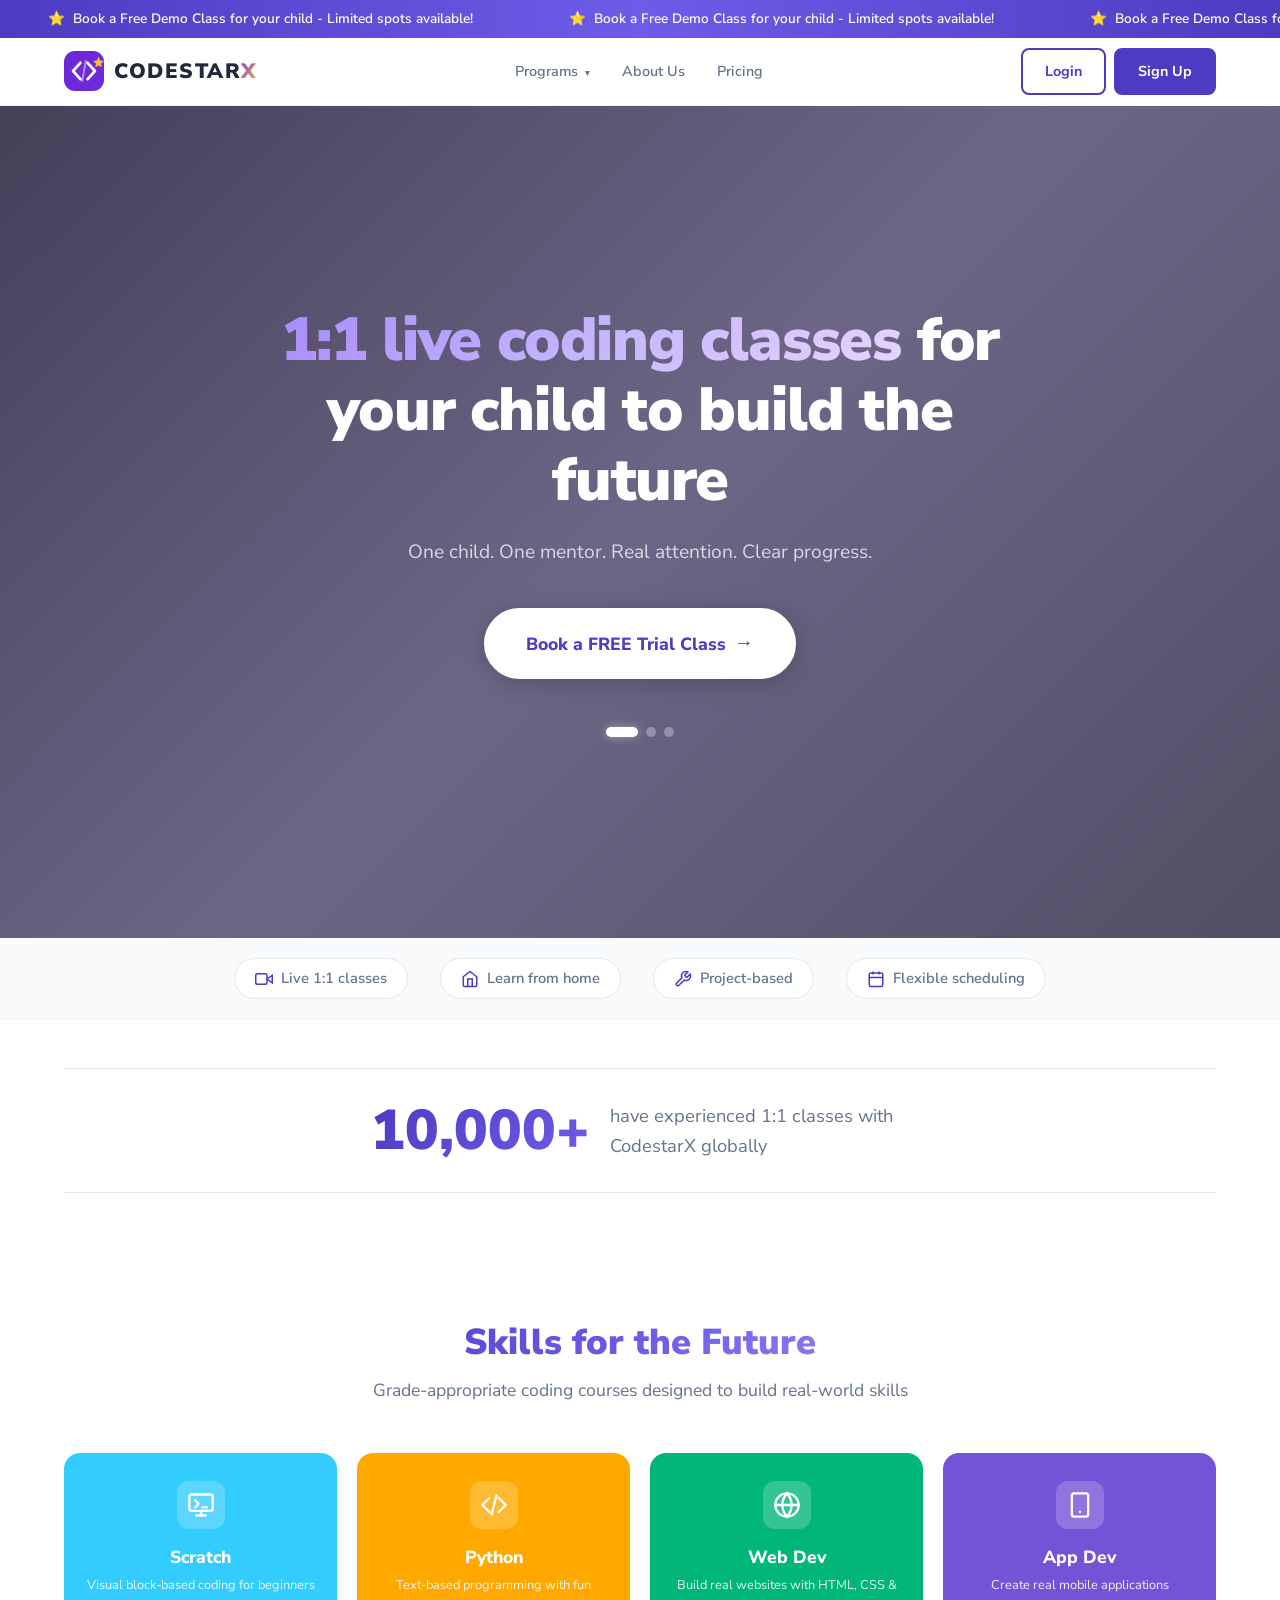
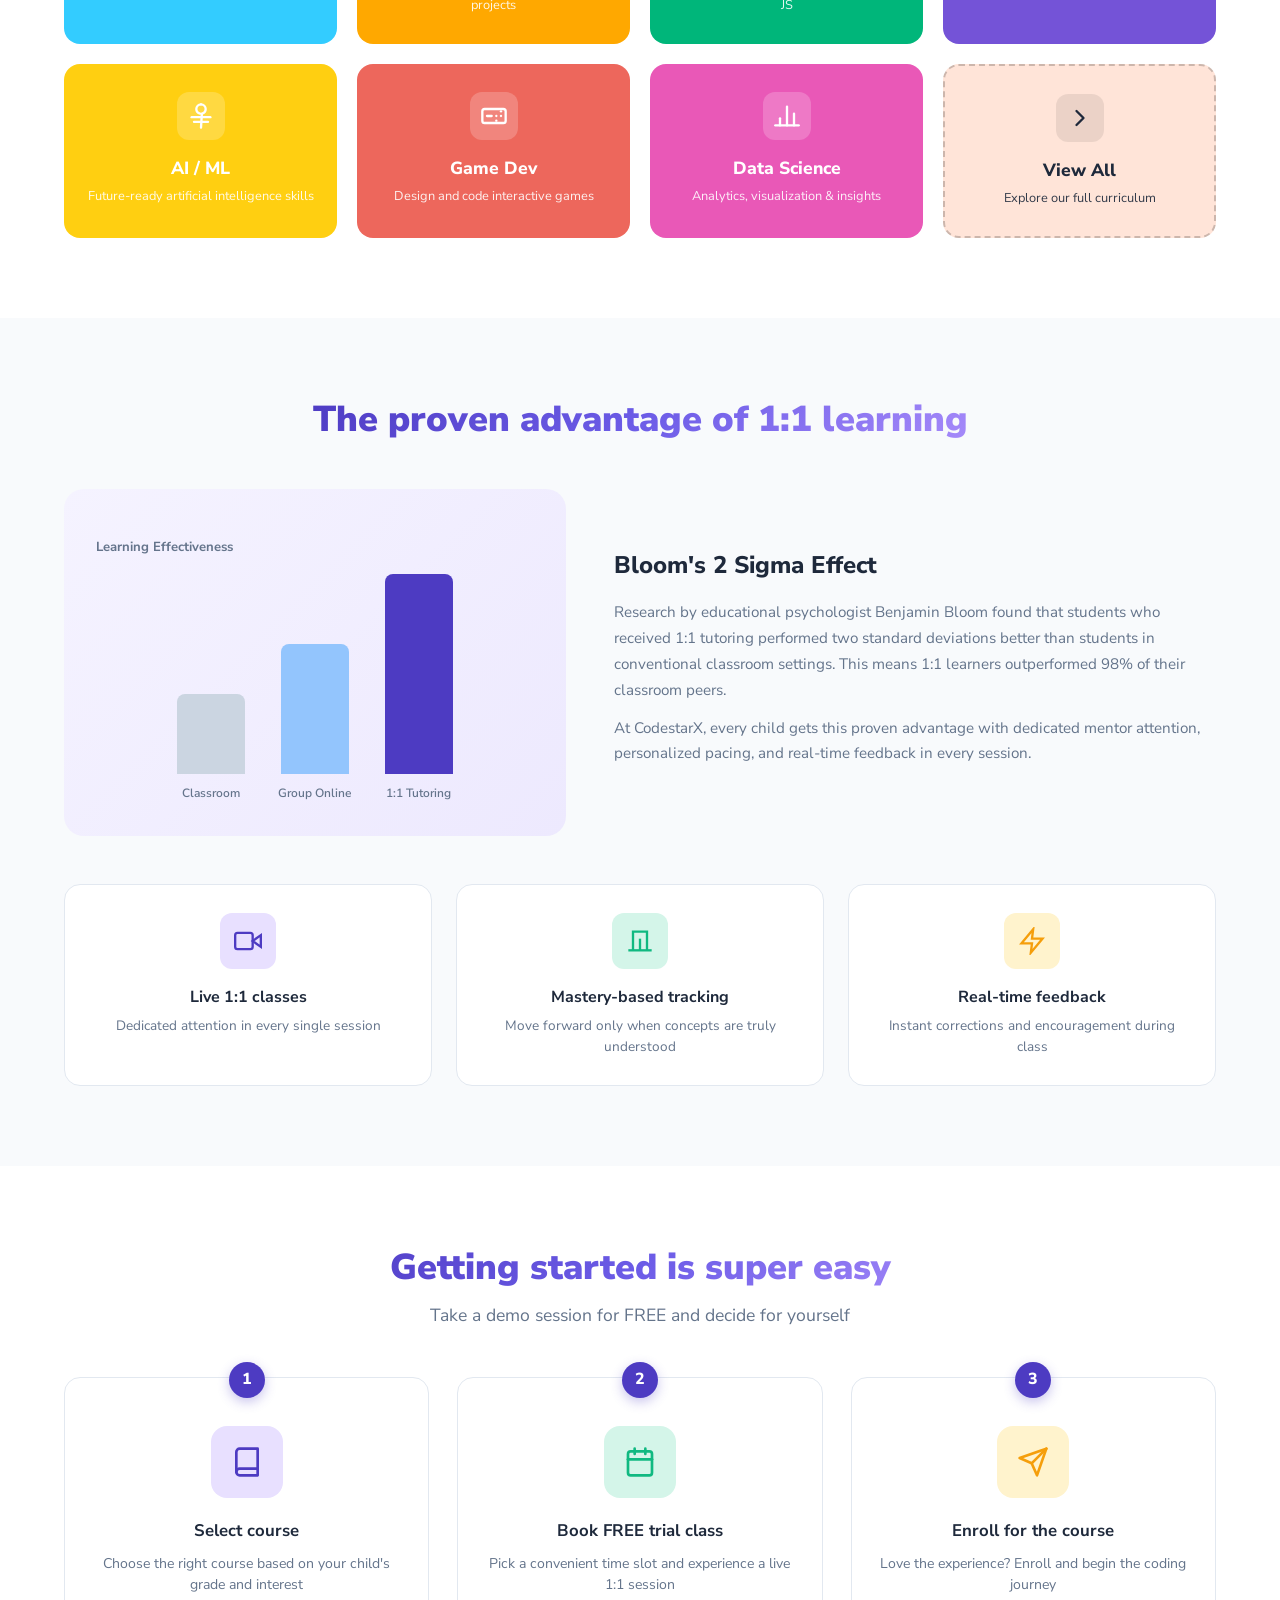
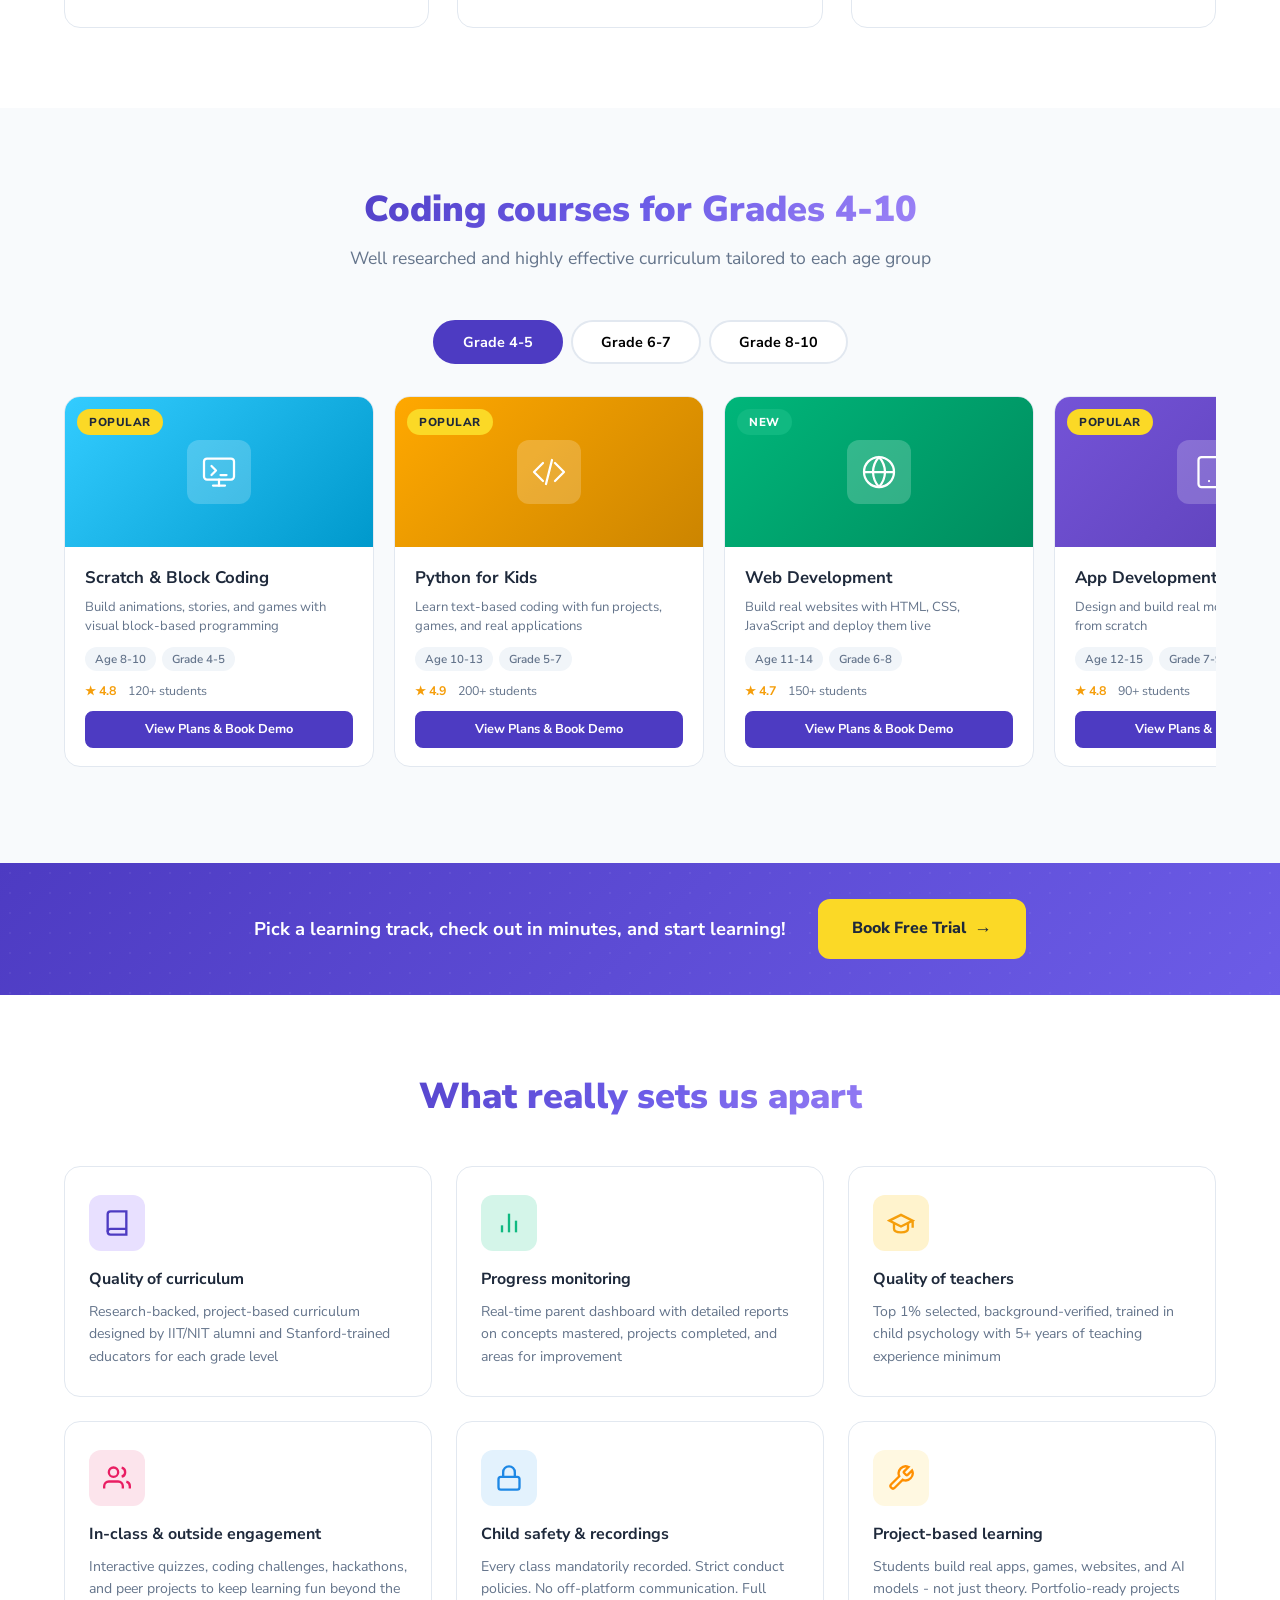
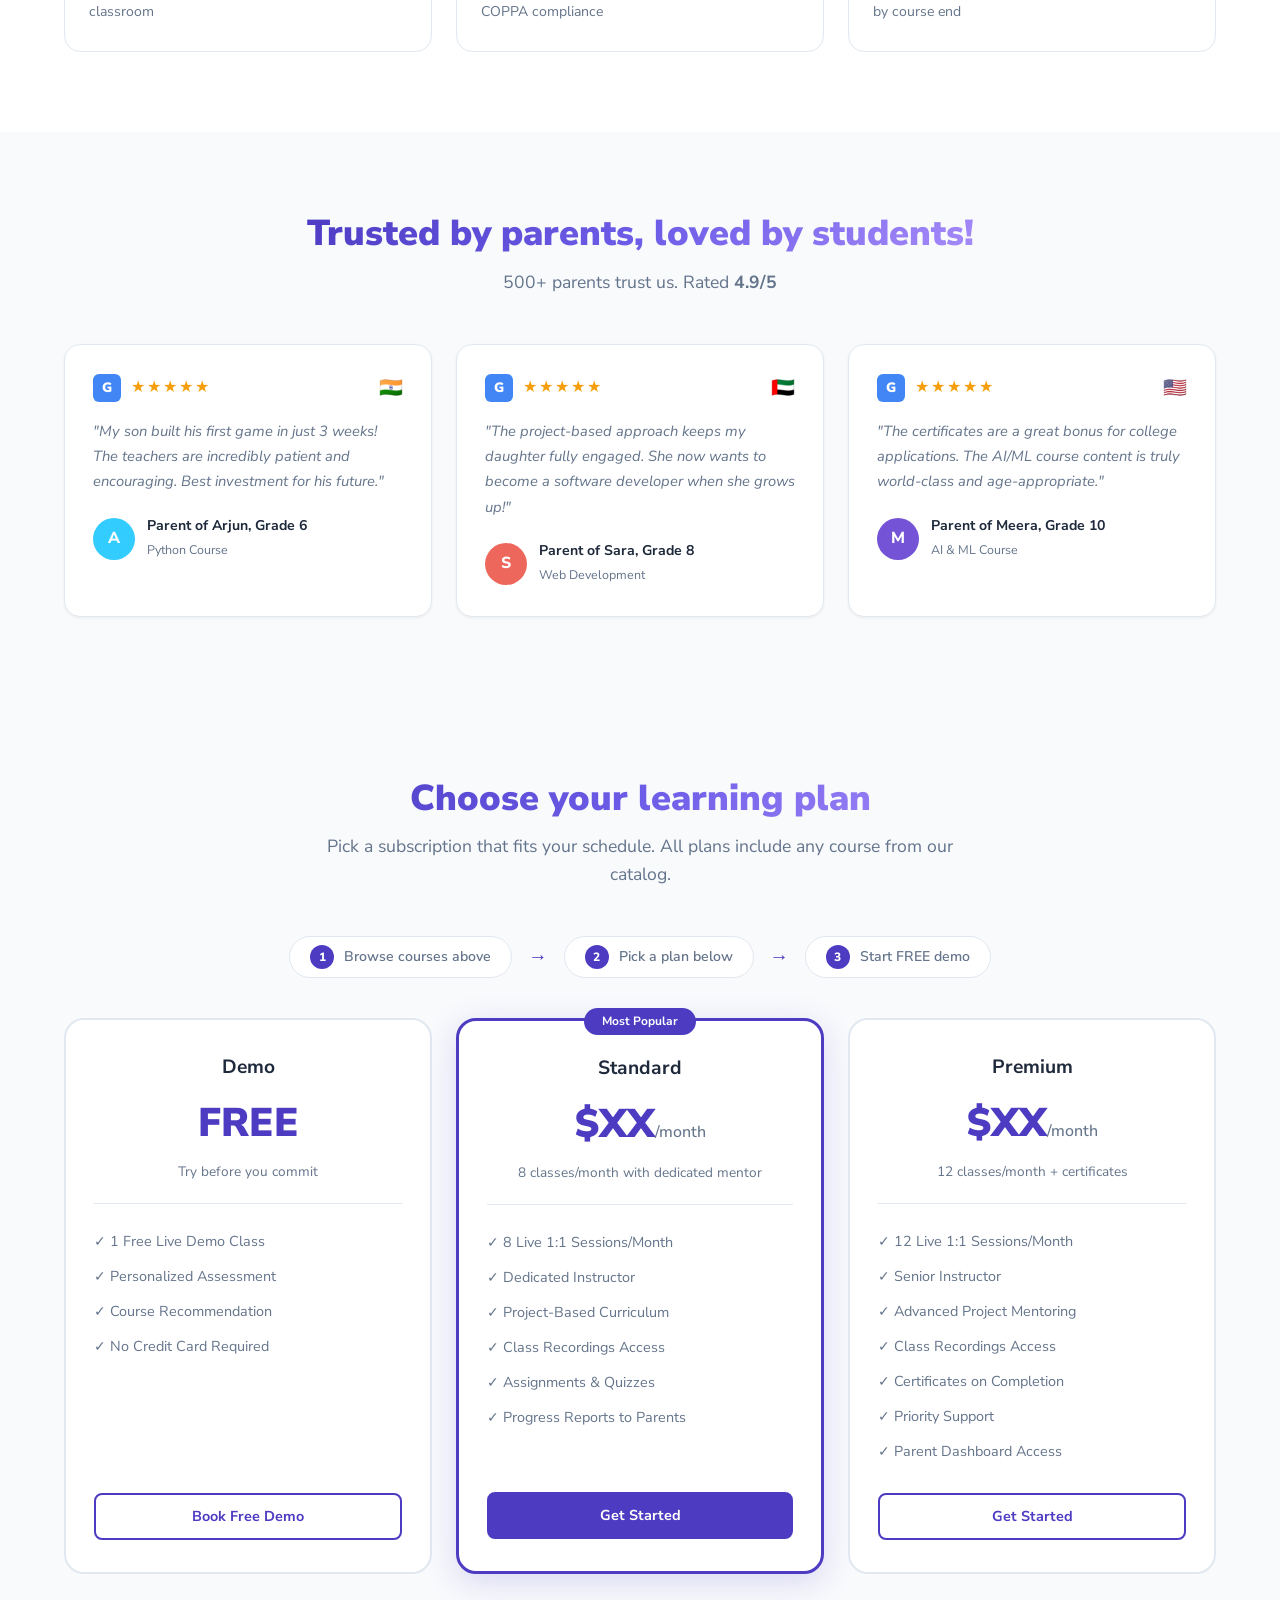
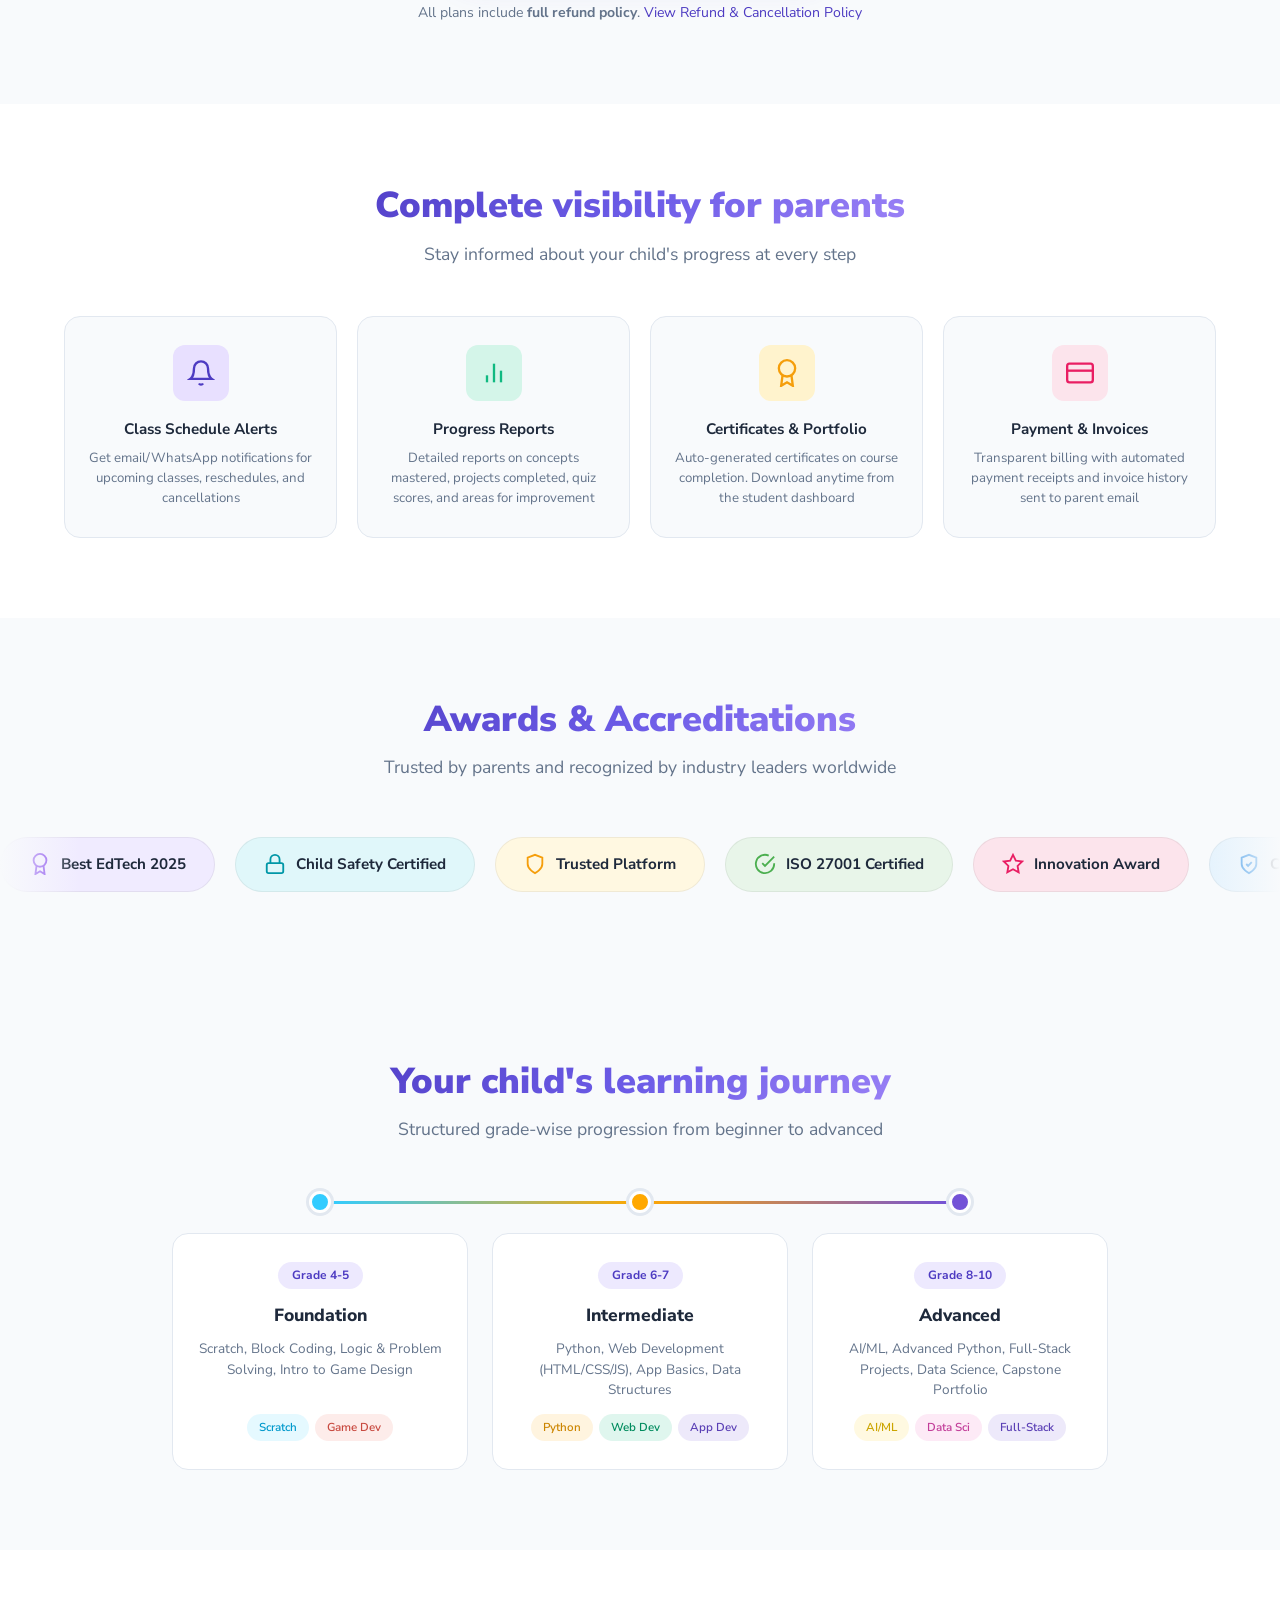
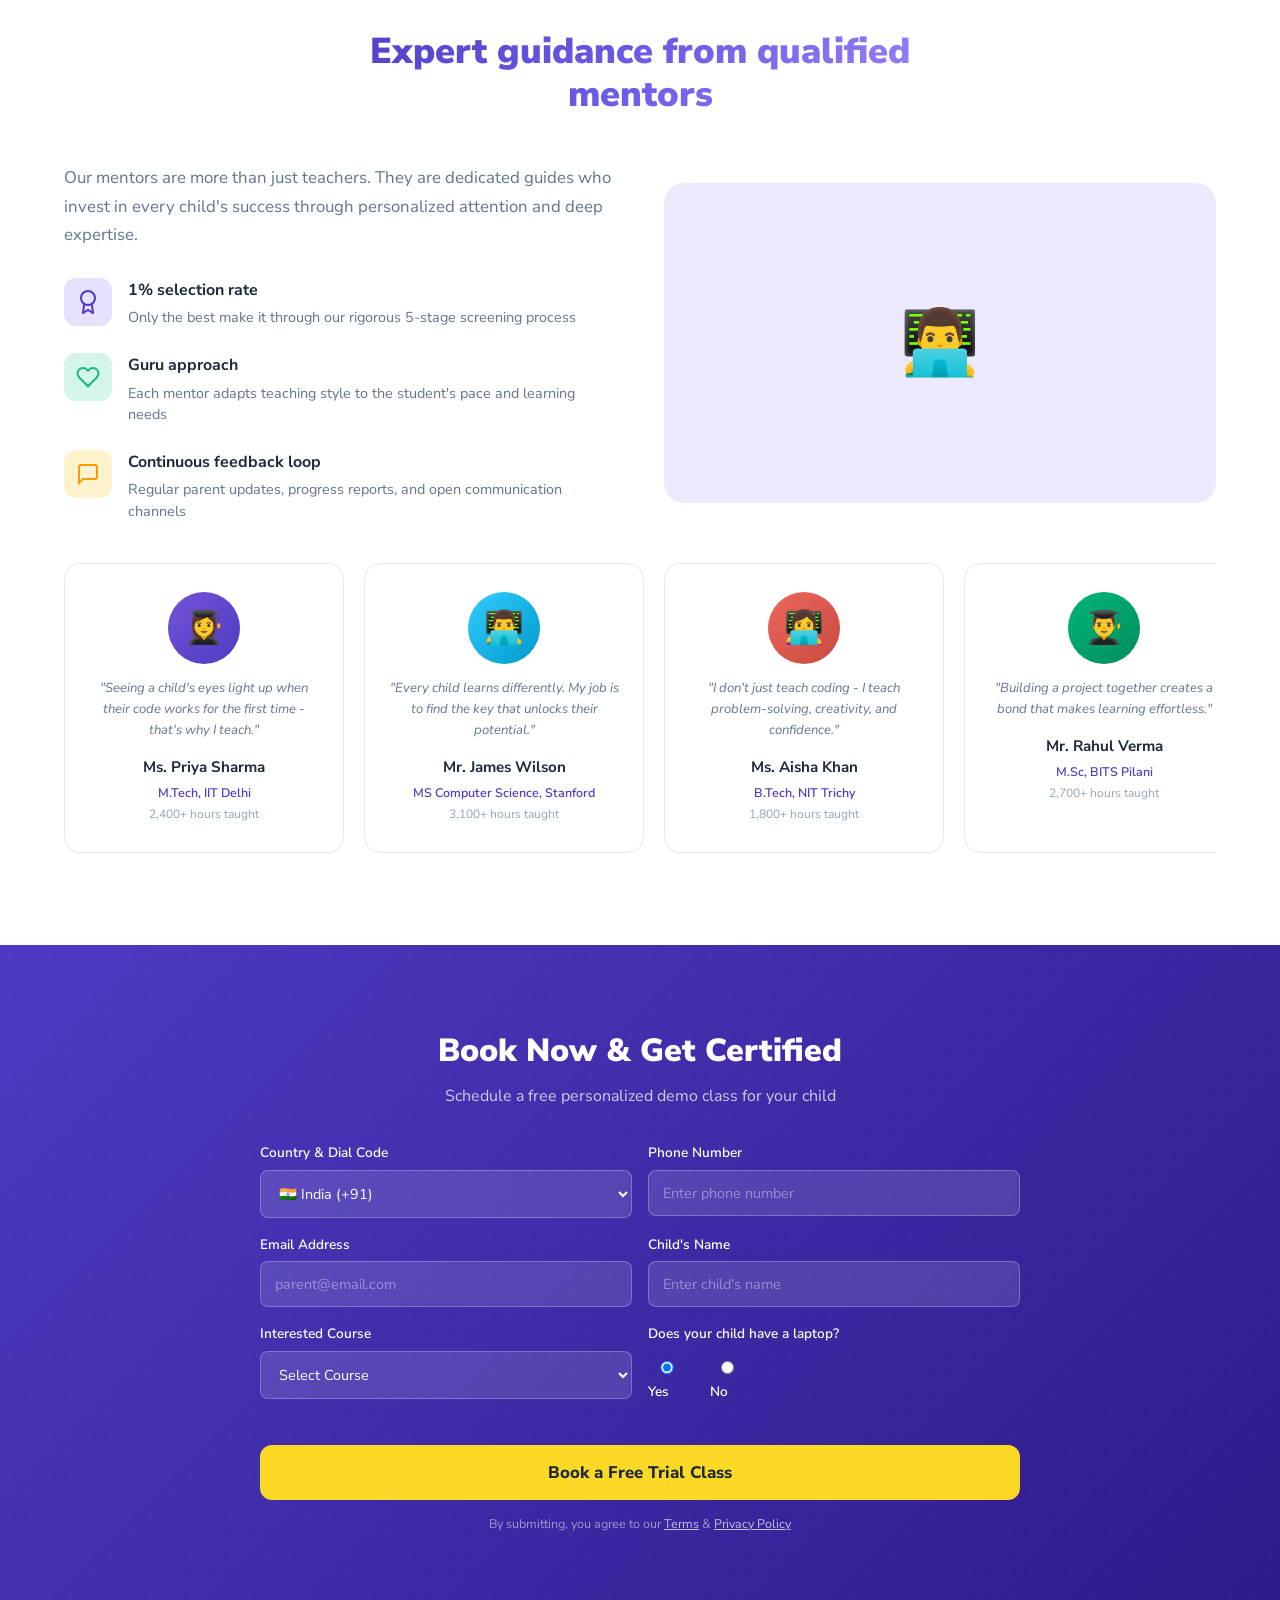
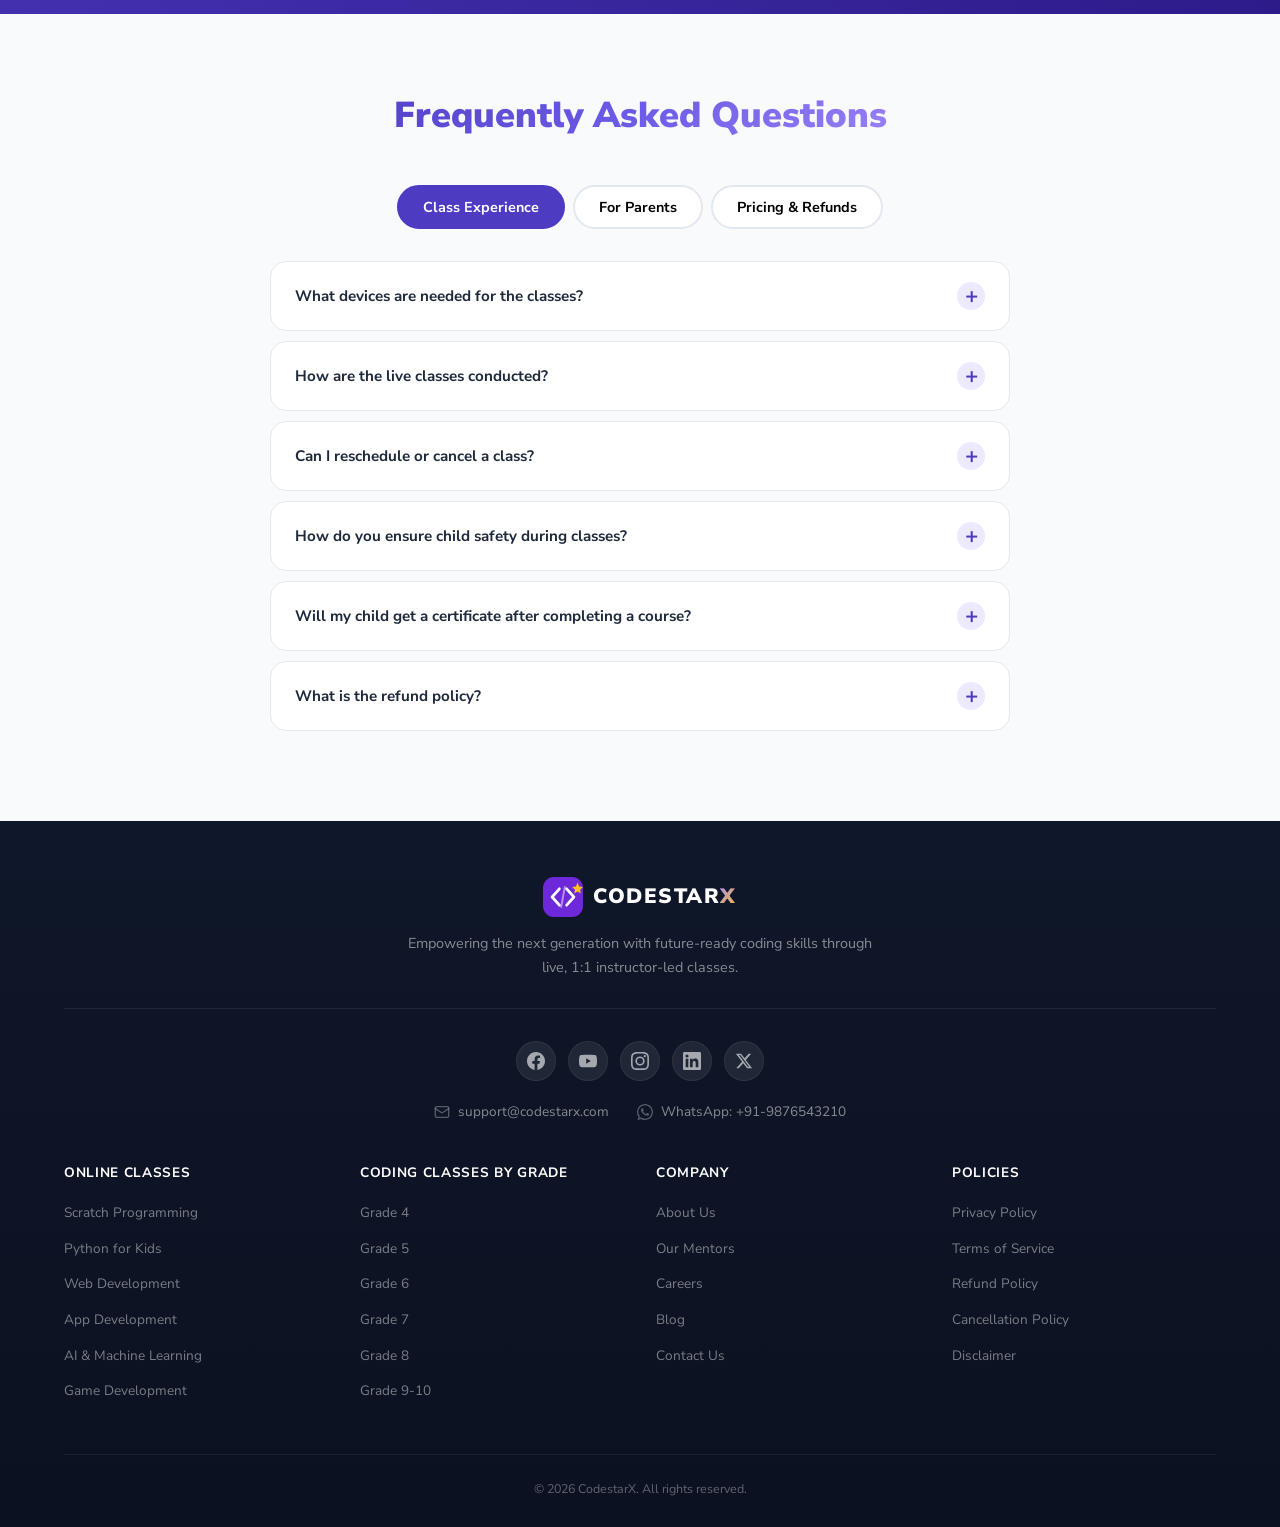
==== commit 287a49de: "fix video" ====
--- a/v2/wireframe/index.html
+++ b/v2/wireframe/index.html
@@ -54,14 +54,14 @@
                     <li class="has-dropdown">
                         <a href="#programs">Programs <span class="arrow">&#9662;</span></a>
                         <ul class="dropdown">
-                            <li><a href="#programs">&#128992; Scratch</a></li>
-                            <li><a href="#programs">&#128013; Python</a></li>
-                            <li><a href="#programs">&#127760; Web Dev</a></li>
-                            <li><a href="#programs">&#128241; App Dev</a></li>
-                            <li><a href="#programs">&#129302; AI/ML</a></li>
-                            <li><a href="#programs">&#127918; Game Dev</a></li>
+                            <li><a href="#programs"><svg class="dropdown-icon" viewBox="0 0 24 24" fill="none" stroke="currentColor" stroke-width="2"><rect x="2" y="3" width="20" height="14" rx="2"/><path d="m7 8 3 3-3 3"/><line x1="13" y1="14" x2="17" y2="14"/></svg> Scratch</a></li>
+                            <li><a href="#programs"><svg class="dropdown-icon" viewBox="0 0 24 24" fill="none" stroke="currentColor" stroke-width="2"><polyline points="16 18 22 12 16 6"/><polyline points="8 6 2 12 8 18"/></svg> Python</a></li>
+                            <li><a href="#programs"><svg class="dropdown-icon" viewBox="0 0 24 24" fill="none" stroke="currentColor" stroke-width="2"><circle cx="12" cy="12" r="10"/><line x1="2" y1="12" x2="22" y2="12"/><path d="M12 2a15.3 15.3 0 0 1 4 10 15.3 15.3 0 0 1-4 10 15.3 15.3 0 0 1-4-10 15.3 15.3 0 0 1 4-10z"/></svg> Web Dev</a></li>
+                            <li><a href="#programs"><svg class="dropdown-icon" viewBox="0 0 24 24" fill="none" stroke="currentColor" stroke-width="2"><rect x="5" y="2" width="14" height="20" rx="2"/><line x1="12" y1="18" x2="12.01" y2="18"/></svg> App Dev</a></li>
+                            <li><a href="#programs"><svg class="dropdown-icon" viewBox="0 0 24 24" fill="none" stroke="currentColor" stroke-width="2"><path d="M12 2a4 4 0 0 1 4 4c0 1.95-1.4 3.58-3.25 3.93L12 22"/><path d="M12 2a4 4 0 0 0-4 4c0 1.95 1.4 3.58 3.25 3.93"/><path d="M4 13h16"/></svg> AI/ML</a></li>
+                            <li><a href="#programs"><svg class="dropdown-icon" viewBox="0 0 24 24" fill="none" stroke="currentColor" stroke-width="2"><rect x="2" y="6" width="20" height="12" rx="2"/><path d="M6 12h4"/><circle cx="14" cy="12" r=".5" fill="currentColor"/><circle cx="18" cy="12" r=".5" fill="currentColor"/></svg> Game Dev</a></li>
                             <li class="dropdown-divider"></li>
-                            <li><a href="#programs">&#128204; View All Programs</a></li>
+                            <li><a href="#programs"><svg class="dropdown-icon" viewBox="0 0 24 24" fill="none" stroke="currentColor" stroke-width="2"><polyline points="9 18 15 12 9 6"/></svg> View All Programs</a></li>
                         </ul>
                     </li>
                     <li><a href="#why-us">About Us</a></li>
@@ -126,10 +126,10 @@
     <section class="info-bar">
         <div class="container">
             <div class="info-pills">
-                <div class="info-pill">&#128250; Live 1:1 classes</div>
-                <div class="info-pill">&#127968; Learn from home</div>
-                <div class="info-pill">&#128736; Project-based</div>
-                <div class="info-pill">&#128197; Flexible scheduling</div>
+                <div class="info-pill"><svg class="pill-icon" viewBox="0 0 24 24" fill="none" stroke="var(--primary)" stroke-width="2"><polygon points="23 7 16 12 23 17 23 7"/><rect x="1" y="5" width="15" height="14" rx="2"/></svg> Live 1:1 classes</div>
+                <div class="info-pill"><svg class="pill-icon" viewBox="0 0 24 24" fill="none" stroke="var(--primary)" stroke-width="2"><path d="M3 9l9-7 9 7v11a2 2 0 0 1-2 2H5a2 2 0 0 1-2-2z"/><polyline points="9 22 9 12 15 12 15 22"/></svg> Learn from home</div>
+                <div class="info-pill"><svg class="pill-icon" viewBox="0 0 24 24" fill="none" stroke="var(--primary)" stroke-width="2"><path d="M14.7 6.3a1 1 0 0 0 0 1.4l1.6 1.6a1 1 0 0 0 1.4 0l3.77-3.77a6 6 0 0 1-7.94 7.94l-6.91 6.91a2.12 2.12 0 0 1-3-3l6.91-6.91a6 6 0 0 1 7.94-7.94l-3.76 3.76z"/></svg> Project-based</div>
+                <div class="info-pill"><svg class="pill-icon" viewBox="0 0 24 24" fill="none" stroke="var(--primary)" stroke-width="2"><rect x="3" y="4" width="18" height="18" rx="2"/><line x1="16" y1="2" x2="16" y2="6"/><line x1="8" y1="2" x2="8" y2="6"/><line x1="3" y1="10" x2="21" y2="10"/></svg> Flexible scheduling</div>
             </div>
         </div>
     </section>
@@ -155,42 +155,58 @@
             </div>
             <div class="skills-grid">
                 <div class="skill-card" style="background: #33CCFF;">
-                    <div class="skill-emoji">&#128992;</div>
+                    <div class="skill-icon">
+                        <svg viewBox="0 0 24 24" fill="none" stroke="currentColor" stroke-width="2" stroke-linecap="round" stroke-linejoin="round"><rect x="2" y="3" width="20" height="14" rx="2"/><path d="M8 21h8"/><path d="M12 17v4"/><path d="m7 8 3 3-3 3"/><line x1="13" y1="14" x2="17" y2="14"/></svg>
+                    </div>
                     <h3>Scratch</h3>
                     <p>Visual block-based coding for beginners</p>
                 </div>
                 <div class="skill-card" style="background: #FFA800;">
-                    <div class="skill-emoji">&#128013;</div>
+                    <div class="skill-icon">
+                        <svg viewBox="0 0 24 24" fill="none" stroke="currentColor" stroke-width="2" stroke-linecap="round" stroke-linejoin="round"><polyline points="16 18 22 12 16 6"/><polyline points="8 6 2 12 8 18"/><line x1="14" y1="4" x2="10" y2="20"/></svg>
+                    </div>
                     <h3>Python</h3>
                     <p>Text-based programming with fun projects</p>
                 </div>
                 <div class="skill-card" style="background: #00B67A;">
-                    <div class="skill-emoji">&#127760;</div>
+                    <div class="skill-icon">
+                        <svg viewBox="0 0 24 24" fill="none" stroke="currentColor" stroke-width="2" stroke-linecap="round" stroke-linejoin="round"><circle cx="12" cy="12" r="10"/><line x1="2" y1="12" x2="22" y2="12"/><path d="M12 2a15.3 15.3 0 0 1 4 10 15.3 15.3 0 0 1-4 10 15.3 15.3 0 0 1-4-10 15.3 15.3 0 0 1 4-10z"/></svg>
+                    </div>
                     <h3>Web Dev</h3>
                     <p>Build real websites with HTML, CSS & JS</p>
                 </div>
                 <div class="skill-card" style="background: #7453D7;">
-                    <div class="skill-emoji">&#128241;</div>
+                    <div class="skill-icon">
+                        <svg viewBox="0 0 24 24" fill="none" stroke="currentColor" stroke-width="2" stroke-linecap="round" stroke-linejoin="round"><rect x="5" y="2" width="14" height="20" rx="2"/><line x1="12" y1="18" x2="12.01" y2="18"/></svg>
+                    </div>
                     <h3>App Dev</h3>
                     <p>Create real mobile applications</p>
                 </div>
                 <div class="skill-card" style="background: #FFCF11;">
-                    <div class="skill-emoji">&#129302;</div>
+                    <div class="skill-icon">
+                        <svg viewBox="0 0 24 24" fill="none" stroke="currentColor" stroke-width="2" stroke-linecap="round" stroke-linejoin="round"><path d="M12 2a4 4 0 0 1 4 4c0 1.95-1.4 3.58-3.25 3.93L12 22"/><path d="M12 2a4 4 0 0 0-4 4c0 1.95 1.4 3.58 3.25 3.93"/><path d="M4 13h16"/><path d="M6 17h12"/></svg>
+                    </div>
                     <h3>AI / ML</h3>
                     <p>Future-ready artificial intelligence skills</p>
                 </div>
                 <div class="skill-card" style="background: #ED675C;">
-                    <div class="skill-emoji">&#127918;</div>
+                    <div class="skill-icon">
+                        <svg viewBox="0 0 24 24" fill="none" stroke="currentColor" stroke-width="2" stroke-linecap="round" stroke-linejoin="round"><rect x="2" y="6" width="20" height="12" rx="2"/><path d="M6 12h4"/><path d="M14 12h.01"/><path d="M18 12h.01"/><path d="M14 16h.01"/><path d="M18 8h.01"/></svg>
+                    </div>
                     <h3>Game Dev</h3>
                     <p>Design and code interactive games</p>
                 </div>
                 <div class="skill-card" style="background: #E958B7;">
-                    <div class="skill-emoji">&#128202;</div>
+                    <div class="skill-icon">
+                        <svg viewBox="0 0 24 24" fill="none" stroke="currentColor" stroke-width="2" stroke-linecap="round" stroke-linejoin="round"><line x1="18" y1="20" x2="18" y2="10"/><line x1="12" y1="20" x2="12" y2="4"/><line x1="6" y1="20" x2="6" y2="14"/><line x1="2" y1="20" x2="22" y2="20"/></svg>
+                    </div>
                     <h3>Data Science</h3>
                     <p>Analytics, visualization & insights</p>
                 </div>
                 <div class="skill-card skill-card-cta" style="background: #FFE4D8;">
-                    <div class="skill-emoji">&#128204;</div>
+                    <div class="skill-icon">
+                        <svg viewBox="0 0 24 24" fill="none" stroke="currentColor" stroke-width="2" stroke-linecap="round" stroke-linejoin="round"><polyline points="9 18 15 12 9 6"/></svg>
+                    </div>
                     <h3>View All</h3>
                     <p>Explore our full curriculum</p>
                 </div>
@@ -232,17 +248,17 @@
             </div>
             <div class="advantage-cards">
                 <div class="advantage-card">
-                    <div class="advantage-icon" style="background: #E8E0FF;">&#128250;</div>
+                    <div class="advantage-icon" style="background: #E8E0FF;"><svg viewBox="0 0 24 24" fill="none" stroke="var(--primary)" stroke-width="2"><polygon points="23 7 16 12 23 17 23 7"/><rect x="1" y="5" width="15" height="14" rx="2"/></svg></div>
                     <h4>Live 1:1 classes</h4>
                     <p>Dedicated attention in every single session</p>
                 </div>
                 <div class="advantage-card">
-                    <div class="advantage-icon" style="background: #D4F5E9;">&#128200;</div>
+                    <div class="advantage-icon" style="background: #D4F5E9;"><svg viewBox="0 0 24 24" fill="none" stroke="#10B981" stroke-width="2"><line x1="12" y1="20" x2="12" y2="10"/><polyline points="18 20 18 4 6 4 6 20"/><line x1="2" y1="20" x2="22" y2="20"/></svg></div>
                     <h4>Mastery-based tracking</h4>
                     <p>Move forward only when concepts are truly understood</p>
                 </div>
                 <div class="advantage-card">
-                    <div class="advantage-icon" style="background: #FFF3CD;">&#9889;</div>
+                    <div class="advantage-icon" style="background: #FFF3CD;"><svg viewBox="0 0 24 24" fill="none" stroke="#F59E0B" stroke-width="2"><polygon points="13 2 3 14 12 14 11 22 21 10 12 10 13 2"/></svg></div>
                     <h4>Real-time feedback</h4>
                     <p>Instant corrections and encouragement during class</p>
                 </div>
@@ -260,19 +276,19 @@
             <div class="steps-grid">
                 <div class="step-card">
                     <div class="step-number">1</div>
-                    <div class="step-icon-box" style="background: #E8E0FF;">&#128218;</div>
+                    <div class="step-icon-box" style="background: #E8E0FF;"><svg viewBox="0 0 24 24" fill="none" stroke="var(--primary)" stroke-width="2" stroke-linecap="round" stroke-linejoin="round"><path d="M4 19.5A2.5 2.5 0 0 1 6.5 17H20"/><path d="M6.5 2H20v20H6.5A2.5 2.5 0 0 1 4 19.5v-15A2.5 2.5 0 0 1 6.5 2z"/></svg></div>
                     <h4>Select course</h4>
                     <p>Choose the right course based on your child's grade and interest</p>
                 </div>
                 <div class="step-card">
                     <div class="step-number">2</div>
-                    <div class="step-icon-box" style="background: #D4F5E9;">&#128197;</div>
+                    <div class="step-icon-box" style="background: #D4F5E9;"><svg viewBox="0 0 24 24" fill="none" stroke="#10B981" stroke-width="2" stroke-linecap="round" stroke-linejoin="round"><rect x="3" y="4" width="18" height="18" rx="2"/><line x1="16" y1="2" x2="16" y2="6"/><line x1="8" y1="2" x2="8" y2="6"/><line x1="3" y1="10" x2="21" y2="10"/></svg></div>
                     <h4>Book FREE trial class</h4>
                     <p>Pick a convenient time slot and experience a live 1:1 session</p>
                 </div>
                 <div class="step-card">
                     <div class="step-number">3</div>
-                    <div class="step-icon-box" style="background: #FFF3CD;">&#128640;</div>
+                    <div class="step-icon-box" style="background: #FFF3CD;"><svg viewBox="0 0 24 24" fill="none" stroke="#F59E0B" stroke-width="2" stroke-linecap="round" stroke-linejoin="round"><path d="M22 2 11 13"/><polygon points="22 2 15 22 11 13 2 9 22 2"/></svg></div>
                     <h4>Enroll for the course</h4>
                     <p>Love the experience? Enroll and begin the coding journey</p>
                 </div>
@@ -296,7 +312,7 @@
                 <div class="course-card">
                     <div class="course-img" style="background: linear-gradient(135deg, #33CCFF, #0099CC);">
                         <span class="course-badge badge-popular">Popular</span>
-                        <span class="course-emoji">&#128992;</span>
+                        <span class="course-icon-wrap"><svg viewBox="0 0 24 24" fill="none" stroke="#fff" stroke-width="1.5" stroke-linecap="round" stroke-linejoin="round"><rect x="2" y="3" width="20" height="14" rx="2"/><path d="M8 21h8"/><path d="M12 17v4"/><path d="m7 8 3 3-3 3"/><line x1="13" y1="14" x2="17" y2="14"/></svg></span>
                     </div>
                     <div class="course-body">
                         <h4>Scratch & Block Coding</h4>
@@ -315,7 +331,7 @@
                 <div class="course-card">
                     <div class="course-img" style="background: linear-gradient(135deg, #FFA800, #CC8500);">
                         <span class="course-badge badge-popular">Popular</span>
-                        <span class="course-emoji">&#128013;</span>
+                        <span class="course-icon-wrap"><svg viewBox="0 0 24 24" fill="none" stroke="#fff" stroke-width="1.5" stroke-linecap="round" stroke-linejoin="round"><polyline points="16 18 22 12 16 6"/><polyline points="8 6 2 12 8 18"/><line x1="14" y1="4" x2="10" y2="20"/></svg></span>
                     </div>
                     <div class="course-body">
                         <h4>Python for Kids</h4>
@@ -334,7 +350,7 @@
                 <div class="course-card">
                     <div class="course-img" style="background: linear-gradient(135deg, #00B67A, #008C5E);">
                         <span class="course-badge badge-new">New</span>
-                        <span class="course-emoji">&#127760;</span>
+                        <span class="course-icon-wrap"><svg viewBox="0 0 24 24" fill="none" stroke="#fff" stroke-width="1.5" stroke-linecap="round" stroke-linejoin="round"><circle cx="12" cy="12" r="10"/><line x1="2" y1="12" x2="22" y2="12"/><path d="M12 2a15.3 15.3 0 0 1 4 10 15.3 15.3 0 0 1-4 10 15.3 15.3 0 0 1-4-10 15.3 15.3 0 0 1 4-10z"/></svg></span>
                     </div>
                     <div class="course-body">
                         <h4>Web Development</h4>
@@ -353,7 +369,7 @@
                 <div class="course-card">
                     <div class="course-img" style="background: linear-gradient(135deg, #7453D7, #5A3FB5);">
                         <span class="course-badge badge-popular">Popular</span>
-                        <span class="course-emoji">&#128241;</span>
+                        <span class="course-icon-wrap"><svg viewBox="0 0 24 24" fill="none" stroke="#fff" stroke-width="1.5" stroke-linecap="round" stroke-linejoin="round"><rect x="5" y="2" width="14" height="20" rx="2"/><line x1="12" y1="18" x2="12.01" y2="18"/></svg></span>
                     </div>
                     <div class="course-body">
                         <h4>App Development</h4>
@@ -372,7 +388,7 @@
                 <div class="course-card">
                     <div class="course-img" style="background: linear-gradient(135deg, #FFCF11, #CCA500);">
                         <span class="course-badge badge-new">New</span>
-                        <span class="course-emoji">&#129302;</span>
+                        <span class="course-icon-wrap"><svg viewBox="0 0 24 24" fill="none" stroke="#fff" stroke-width="1.5" stroke-linecap="round" stroke-linejoin="round"><path d="M12 2a4 4 0 0 1 4 4c0 1.95-1.4 3.58-3.25 3.93L12 22"/><path d="M12 2a4 4 0 0 0-4 4c0 1.95 1.4 3.58 3.25 3.93"/><path d="M4 13h16"/><path d="M6 17h12"/></svg></span>
                     </div>
                     <div class="course-body">
                         <h4>AI & Machine Learning</h4>
@@ -391,7 +407,7 @@
                 <div class="course-card">
                     <div class="course-img" style="background: linear-gradient(135deg, #ED675C, #C84A40);">
                         <span class="course-badge badge-popular">Popular</span>
-                        <span class="course-emoji">&#127918;</span>
+                        <span class="course-icon-wrap"><svg viewBox="0 0 24 24" fill="none" stroke="#fff" stroke-width="1.5" stroke-linecap="round" stroke-linejoin="round"><rect x="2" y="6" width="20" height="12" rx="2"/><path d="M6 12h4"/><path d="M14 12h.01"/><path d="M18 12h.01"/><path d="M14 16h.01"/><path d="M18 8h.01"/></svg></span>
                     </div>
                     <div class="course-body">
                         <h4>Game Development</h4>
@@ -416,7 +432,7 @@
         <div class="container">
             <div class="checkout-strip-inner">
                 <div class="checkout-strip-text">Pick a learning track, check out in minutes, and start learning!</div>
-                <a href="#booking" class="btn btn-accent btn-large">Book Free Trial <span>&#128218;</span></a>
+                <a href="#booking" class="btn btn-accent btn-large">Book Free Trial <span class="btn-arrow">&#8594;</span></a>
             </div>
         </div>
     </section>
@@ -429,32 +445,32 @@
             </div>
             <div class="features-grid">
                 <div class="feature-card">
-                    <div class="feature-icon" style="background: #E8E0FF;">&#128218;</div>
+                    <div class="feature-icon" style="background: #E8E0FF;"><svg viewBox="0 0 24 24" fill="none" stroke="var(--primary)" stroke-width="2"><path d="M4 19.5A2.5 2.5 0 0 1 6.5 17H20"/><path d="M6.5 2H20v20H6.5A2.5 2.5 0 0 1 4 19.5v-15A2.5 2.5 0 0 1 6.5 2z"/></svg></div>
                     <h4>Quality of curriculum</h4>
                     <p>Research-backed, project-based curriculum designed by IIT/NIT alumni and Stanford-trained educators for each grade level</p>
                 </div>
                 <div class="feature-card">
-                    <div class="feature-icon" style="background: #D4F5E9;">&#128200;</div>
+                    <div class="feature-icon" style="background: #D4F5E9;"><svg viewBox="0 0 24 24" fill="none" stroke="#10B981" stroke-width="2"><line x1="18" y1="20" x2="18" y2="10"/><line x1="12" y1="20" x2="12" y2="4"/><line x1="6" y1="20" x2="6" y2="14"/></svg></div>
                     <h4>Progress monitoring</h4>
                     <p>Real-time parent dashboard with detailed reports on concepts mastered, projects completed, and areas for improvement</p>
                 </div>
                 <div class="feature-card">
-                    <div class="feature-icon" style="background: #FFF3CD;">&#127891;</div>
+                    <div class="feature-icon" style="background: #FFF3CD;"><svg viewBox="0 0 24 24" fill="none" stroke="#F59E0B" stroke-width="2"><path d="M22 10v6M2 10l10-5 10 5-10 5z"/><path d="M6 12v5c0 2 2 3 6 3s6-1 6-3v-5"/></svg></div>
                     <h4>Quality of teachers</h4>
                     <p>Top 1% selected, background-verified, trained in child psychology with 5+ years of teaching experience minimum</p>
                 </div>
                 <div class="feature-card">
-                    <div class="feature-icon" style="background: #FCE4EC;">&#127919;</div>
+                    <div class="feature-icon" style="background: #FCE4EC;"><svg viewBox="0 0 24 24" fill="none" stroke="#E91E63" stroke-width="2"><path d="M17 21v-2a4 4 0 0 0-4-4H5a4 4 0 0 0-4 4v2"/><circle cx="9" cy="7" r="4"/><path d="M23 21v-2a4 4 0 0 0-3-3.87"/><path d="M16 3.13a4 4 0 0 1 0 7.75"/></svg></div>
                     <h4>In-class & outside engagement</h4>
                     <p>Interactive quizzes, coding challenges, hackathons, and peer projects to keep learning fun beyond the classroom</p>
                 </div>
                 <div class="feature-card">
-                    <div class="feature-icon" style="background: #E3F2FD;">&#128274;</div>
+                    <div class="feature-icon" style="background: #E3F2FD;"><svg viewBox="0 0 24 24" fill="none" stroke="#1E88E5" stroke-width="2"><rect x="3" y="11" width="18" height="11" rx="2"/><path d="M7 11V7a5 5 0 0 1 10 0v4"/></svg></div>
                     <h4>Child safety & recordings</h4>
                     <p>Every class mandatorily recorded. Strict conduct policies. No off-platform communication. Full COPPA compliance</p>
                 </div>
                 <div class="feature-card">
-                    <div class="feature-icon" style="background: #FFF8E1;">&#128736;</div>
+                    <div class="feature-icon" style="background: #FFF8E1;"><svg viewBox="0 0 24 24" fill="none" stroke="#FF8F00" stroke-width="2"><path d="M14.7 6.3a1 1 0 0 0 0 1.4l1.6 1.6a1 1 0 0 0 1.4 0l3.77-3.77a6 6 0 0 1-7.94 7.94l-6.91 6.91a2.12 2.12 0 0 1-3-3l6.91-6.91a6 6 0 0 1 7.94-7.94l-3.76 3.76z"/></svg></div>
                     <h4>Project-based learning</h4>
                     <p>Students build real apps, games, websites, and AI models - not just theory. Portfolio-ready projects by course end</p>
                 </div>
@@ -605,22 +621,22 @@
             </div>
             <div class="parent-grid">
                 <div class="parent-card">
-                    <div class="parent-icon" style="background: #E8E0FF;">&#128231;</div>
+                    <div class="parent-icon" style="background: #E8E0FF;"><svg viewBox="0 0 24 24" fill="none" stroke="var(--primary)" stroke-width="2"><path d="M18 8A6 6 0 0 0 6 8c0 7-3 9-3 9h18s-3-2-3-9"/><path d="M13.73 21a2 2 0 0 1-3.46 0"/></svg></div>
                     <h4>Class Schedule Alerts</h4>
                     <p>Get email/WhatsApp notifications for upcoming classes, reschedules, and cancellations</p>
                 </div>
                 <div class="parent-card">
-                    <div class="parent-icon" style="background: #D4F5E9;">&#128200;</div>
+                    <div class="parent-icon" style="background: #D4F5E9;"><svg viewBox="0 0 24 24" fill="none" stroke="#10B981" stroke-width="2"><line x1="18" y1="20" x2="18" y2="10"/><line x1="12" y1="20" x2="12" y2="4"/><line x1="6" y1="20" x2="6" y2="14"/></svg></div>
                     <h4>Progress Reports</h4>
                     <p>Detailed reports on concepts mastered, projects completed, quiz scores, and areas for improvement</p>
                 </div>
                 <div class="parent-card">
-                    <div class="parent-icon" style="background: #FFF3CD;">&#127942;</div>
+                    <div class="parent-icon" style="background: #FFF3CD;"><svg viewBox="0 0 24 24" fill="none" stroke="#F59E0B" stroke-width="2"><circle cx="12" cy="8" r="7"/><polyline points="8.21 13.89 7 23 12 20 17 23 15.79 13.88"/></svg></div>
                     <h4>Certificates & Portfolio</h4>
                     <p>Auto-generated certificates on course completion. Download anytime from the student dashboard</p>
                 </div>
                 <div class="parent-card">
-                    <div class="parent-icon" style="background: #FCE4EC;">&#128176;</div>
+                    <div class="parent-icon" style="background: #FCE4EC;"><svg viewBox="0 0 24 24" fill="none" stroke="#E91E63" stroke-width="2"><rect x="1" y="4" width="22" height="16" rx="2"/><line x1="1" y1="10" x2="23" y2="10"/></svg></div>
                     <h4>Payment & Invoices</h4>
                     <p>Transparent billing with automated payment receipts and invoice history sent to parent email</p>
                 </div>
@@ -638,25 +654,25 @@
         </div>
         <div class="awards-marquee-wrapper">
             <div class="awards-marquee-track">
-                <div class="award-pill" style="background:#F0EBFF;"><span>&#127942;</span> Best EdTech 2025</div>
-                <div class="award-pill" style="background:#E0F7FA;"><span>&#128737;</span> Child Safety Certified</div>
-                <div class="award-pill" style="background:#FFF8E1;"><span>&#128176;</span> Trusted Platform</div>
-                <div class="award-pill" style="background:#E8F5E9;"><span>&#9989;</span> ISO 27001 Certified</div>
-                <div class="award-pill" style="background:#FCE4EC;"><span>&#127775;</span> Innovation Award</div>
-                <div class="award-pill" style="background:#E3F2FD;"><span>&#128274;</span> COPPA Compliant</div>
-                <div class="award-pill" style="background:#FFF3E0;"><span>&#127891;</span> STEM Accredited</div>
-                <div class="award-pill" style="background:#F3E5F5;"><span>&#128200;</span> Top Rated Platform</div>
-                <div class="award-pill" style="background:#E0F2F1;"><span>&#128196;</span> GDPR Compliant</div>
+                <div class="award-pill" style="background:#F0EBFF;"><svg class="award-icon" viewBox="0 0 24 24" fill="none" stroke="#7C3AED" stroke-width="2"><circle cx="12" cy="8" r="7"/><polyline points="8.21 13.89 7 23 12 20 17 23 15.79 13.88"/></svg> Best EdTech 2025</div>
+                <div class="award-pill" style="background:#E0F7FA;"><svg class="award-icon" viewBox="0 0 24 24" fill="none" stroke="#0097A7" stroke-width="2"><rect x="3" y="11" width="18" height="11" rx="2"/><path d="M7 11V7a5 5 0 0 1 10 0v4"/></svg> Child Safety Certified</div>
+                <div class="award-pill" style="background:#FFF8E1;"><svg class="award-icon" viewBox="0 0 24 24" fill="none" stroke="#F59E0B" stroke-width="2"><path d="M12 22s8-4 8-10V5l-8-3-8 3v7c0 6 8 10 8 10z"/></svg> Trusted Platform</div>
+                <div class="award-pill" style="background:#E8F5E9;"><svg class="award-icon" viewBox="0 0 24 24" fill="none" stroke="#4CAF50" stroke-width="2"><path d="M22 11.08V12a10 10 0 1 1-5.93-9.14"/><polyline points="22 4 12 14.01 9 11.01"/></svg> ISO 27001 Certified</div>
+                <div class="award-pill" style="background:#FCE4EC;"><svg class="award-icon" viewBox="0 0 24 24" fill="none" stroke="#E91E63" stroke-width="2"><polygon points="12 2 15.09 8.26 22 9.27 17 14.14 18.18 21.02 12 17.77 5.82 21.02 7 14.14 2 9.27 8.91 8.26 12 2"/></svg> Innovation Award</div>
+                <div class="award-pill" style="background:#E3F2FD;"><svg class="award-icon" viewBox="0 0 24 24" fill="none" stroke="#1E88E5" stroke-width="2"><path d="M12 22s8-4 8-10V5l-8-3-8 3v7c0 6 8 10 8 10z"/><polyline points="9 12 11 14 15 10"/></svg> COPPA Compliant</div>
+                <div class="award-pill" style="background:#FFF3E0;"><svg class="award-icon" viewBox="0 0 24 24" fill="none" stroke="#FF8F00" stroke-width="2"><path d="M22 10v6M2 10l10-5 10 5-10 5z"/><path d="M6 12v5c0 2 2 3 6 3s6-1 6-3v-5"/></svg> STEM Accredited</div>
+                <div class="award-pill" style="background:#F3E5F5;"><svg class="award-icon" viewBox="0 0 24 24" fill="none" stroke="#9C27B0" stroke-width="2"><polygon points="12 2 15.09 8.26 22 9.27 17 14.14 18.18 21.02 12 17.77 5.82 21.02 7 14.14 2 9.27 8.91 8.26 12 2"/></svg> Top Rated Platform</div>
+                <div class="award-pill" style="background:#E0F2F1;"><svg class="award-icon" viewBox="0 0 24 24" fill="none" stroke="#00897B" stroke-width="2"><path d="M14 2H6a2 2 0 0 0-2 2v16a2 2 0 0 0 2 2h12a2 2 0 0 0 2-2V8z"/><polyline points="14 2 14 8 20 8"/><polyline points="9 15 11 17 15 13"/></svg> GDPR Compliant</div>
                 <!-- Duplicate for seamless loop -->
-                <div class="award-pill" style="background:#F0EBFF;"><span>&#127942;</span> Best EdTech 2025</div>
-                <div class="award-pill" style="background:#E0F7FA;"><span>&#128737;</span> Child Safety Certified</div>
-                <div class="award-pill" style="background:#FFF8E1;"><span>&#128176;</span> Trusted Platform</div>
-                <div class="award-pill" style="background:#E8F5E9;"><span>&#9989;</span> ISO 27001 Certified</div>
-                <div class="award-pill" style="background:#FCE4EC;"><span>&#127775;</span> Innovation Award</div>
-                <div class="award-pill" style="background:#E3F2FD;"><span>&#128274;</span> COPPA Compliant</div>
-                <div class="award-pill" style="background:#FFF3E0;"><span>&#127891;</span> STEM Accredited</div>
-                <div class="award-pill" style="background:#F3E5F5;"><span>&#128200;</span> Top Rated Platform</div>
-                <div class="award-pill" style="background:#E0F2F1;"><span>&#128196;</span> GDPR Compliant</div>
+                <div class="award-pill" style="background:#F0EBFF;"><svg class="award-icon" viewBox="0 0 24 24" fill="none" stroke="#7C3AED" stroke-width="2"><circle cx="12" cy="8" r="7"/><polyline points="8.21 13.89 7 23 12 20 17 23 15.79 13.88"/></svg> Best EdTech 2025</div>
+                <div class="award-pill" style="background:#E0F7FA;"><svg class="award-icon" viewBox="0 0 24 24" fill="none" stroke="#0097A7" stroke-width="2"><rect x="3" y="11" width="18" height="11" rx="2"/><path d="M7 11V7a5 5 0 0 1 10 0v4"/></svg> Child Safety Certified</div>
+                <div class="award-pill" style="background:#FFF8E1;"><svg class="award-icon" viewBox="0 0 24 24" fill="none" stroke="#F59E0B" stroke-width="2"><path d="M12 22s8-4 8-10V5l-8-3-8 3v7c0 6 8 10 8 10z"/></svg> Trusted Platform</div>
+                <div class="award-pill" style="background:#E8F5E9;"><svg class="award-icon" viewBox="0 0 24 24" fill="none" stroke="#4CAF50" stroke-width="2"><path d="M22 11.08V12a10 10 0 1 1-5.93-9.14"/><polyline points="22 4 12 14.01 9 11.01"/></svg> ISO 27001 Certified</div>
+                <div class="award-pill" style="background:#FCE4EC;"><svg class="award-icon" viewBox="0 0 24 24" fill="none" stroke="#E91E63" stroke-width="2"><polygon points="12 2 15.09 8.26 22 9.27 17 14.14 18.18 21.02 12 17.77 5.82 21.02 7 14.14 2 9.27 8.91 8.26 12 2"/></svg> Innovation Award</div>
+                <div class="award-pill" style="background:#E3F2FD;"><svg class="award-icon" viewBox="0 0 24 24" fill="none" stroke="#1E88E5" stroke-width="2"><path d="M12 22s8-4 8-10V5l-8-3-8 3v7c0 6 8 10 8 10z"/><polyline points="9 12 11 14 15 10"/></svg> COPPA Compliant</div>
+                <div class="award-pill" style="background:#FFF3E0;"><svg class="award-icon" viewBox="0 0 24 24" fill="none" stroke="#FF8F00" stroke-width="2"><path d="M22 10v6M2 10l10-5 10 5-10 5z"/><path d="M6 12v5c0 2 2 3 6 3s6-1 6-3v-5"/></svg> STEM Accredited</div>
+                <div class="award-pill" style="background:#F3E5F5;"><svg class="award-icon" viewBox="0 0 24 24" fill="none" stroke="#9C27B0" stroke-width="2"><polygon points="12 2 15.09 8.26 22 9.27 17 14.14 18.18 21.02 12 17.77 5.82 21.02 7 14.14 2 9.27 8.91 8.26 12 2"/></svg> Top Rated Platform</div>
+                <div class="award-pill" style="background:#E0F2F1;"><svg class="award-icon" viewBox="0 0 24 24" fill="none" stroke="#00897B" stroke-width="2"><path d="M14 2H6a2 2 0 0 0-2 2v16a2 2 0 0 0 2 2h12a2 2 0 0 0 2-2V8z"/><polyline points="14 2 14 8 20 8"/><polyline points="9 15 11 17 15 13"/></svg> GDPR Compliant</div>
             </div>
         </div>
     </section>
@@ -725,21 +741,21 @@
                         <p class="mentors-desc">Our mentors are more than just teachers. They are dedicated guides who invest in every child's success through personalized attention and deep expertise.</p>
                         <div class="mentor-quality-points">
                             <div class="quality-point">
-                                <div class="quality-icon" style="background: #E8E0FF;">&#127942;</div>
+                                <div class="quality-icon" style="background: #E8E0FF;"><svg viewBox="0 0 24 24" fill="none" stroke="var(--primary)" stroke-width="2"><circle cx="12" cy="8" r="7"/><polyline points="8.21 13.89 7 23 12 20 17 23 15.79 13.88"/></svg></div>
                                 <div>
                                     <h4>1% selection rate</h4>
                                     <p>Only the best make it through our rigorous 5-stage screening process</p>
                                 </div>
                             </div>
                             <div class="quality-point">
-                                <div class="quality-icon" style="background: #D4F5E9;">&#128218;</div>
+                                <div class="quality-icon" style="background: #D4F5E9;"><svg viewBox="0 0 24 24" fill="none" stroke="#10B981" stroke-width="2"><path d="M20.84 4.61a5.5 5.5 0 0 0-7.78 0L12 5.67l-1.06-1.06a5.5 5.5 0 0 0-7.78 7.78l1.06 1.06L12 21.23l7.78-7.78 1.06-1.06a5.5 5.5 0 0 0 0-7.78z"/></svg></div>
                                 <div>
                                     <h4>Guru approach</h4>
                                     <p>Each mentor adapts teaching style to the student's pace and learning needs</p>
                                 </div>
                             </div>
                             <div class="quality-point">
-                                <div class="quality-icon" style="background: #FFF3CD;">&#128172;</div>
+                                <div class="quality-icon" style="background: #FFF3CD;"><svg viewBox="0 0 24 24" fill="none" stroke="#F59E0B" stroke-width="2"><path d="M21 15a2 2 0 0 1-2 2H7l-4 4V5a2 2 0 0 1 2-2h14a2 2 0 0 1 2 2z"/></svg></div>
                                 <div>
                                     <h4>Continuous feedback loop</h4>
                                     <p>Regular parent updates, progress reports, and open communication channels</p>
--- a/v2/wireframe/styles.css
+++ b/v2/wireframe/styles.css
@@ -224,6 +224,7 @@
 }
 .main-nav a:hover { color: var(--primary); }
 .arrow { font-size: 0.6em; margin-left: 3px; }
+.dropdown-icon { width: 16px; height: 16px; vertical-align: -2px; margin-right: 4px; flex-shrink: 0; }
 
 /* Dropdown */
 .has-dropdown { position: relative; }
@@ -485,6 +486,7 @@
     border-radius: var(--radius-full);
     border: 1px solid var(--border);
 }
+.pill-icon { width: 18px; height: 18px; flex-shrink: 0; }
 
 /* ========== 5. STUDENT COUNT BAR ========== */
 .student-count-bar {
@@ -549,12 +551,22 @@
     transform: translateY(-6px);
     box-shadow: var(--shadow-lg);
 }
-.skill-emoji {
-    font-size: 2.5rem;
-    display: block;
-    margin-bottom: 12px;
+.skill-icon {
+    width: 48px;
+    height: 48px;
+    margin: 0 auto 14px;
+    background: rgba(255,255,255,0.2);
+    border-radius: var(--radius-lg);
+    display: flex;
+    align-items: center;
+    justify-content: center;
     position: relative;
     z-index: 1;
+}
+.skill-icon svg {
+    width: 28px;
+    height: 28px;
+    color: #fff;
 }
 .skill-card h3 {
     font-size: 1.1rem;
@@ -572,6 +584,12 @@
 .skill-card-cta {
     color: var(--text) !important;
     border: 2px dashed rgba(0,0,0,0.2);
+}
+.skill-card-cta .skill-icon {
+    background: rgba(0,0,0,0.08);
+}
+.skill-card-cta .skill-icon svg {
+    color: var(--text);
 }
 
 /* ========== 7. PROVEN ADVANTAGE ========== */
@@ -665,9 +683,9 @@
     display: flex;
     align-items: center;
     justify-content: center;
-    font-size: 1.5rem;
     margin: 0 auto 16px;
 }
+.advantage-icon svg { width: 28px; height: 28px; }
 .advantage-card h4 {
     font-size: 1rem;
     font-weight: 700;
@@ -723,9 +741,9 @@
     display: flex;
     align-items: center;
     justify-content: center;
-    font-size: 2rem;
     margin: 16px auto 20px;
 }
+.step-icon-box svg { width: 32px; height: 32px; }
 .step-card h4 {
     font-size: 1.05rem;
     font-weight: 700;
@@ -813,7 +831,19 @@
     justify-content: center;
     position: relative;
 }
-.course-emoji { font-size: 3rem; }
+.course-icon-wrap {
+    width: 64px;
+    height: 64px;
+    background: rgba(255,255,255,0.2);
+    border-radius: var(--radius-lg);
+    display: flex;
+    align-items: center;
+    justify-content: center;
+}
+.course-icon-wrap svg {
+    width: 36px;
+    height: 36px;
+}
 .course-badge {
     position: absolute;
     top: 12px;
@@ -898,9 +928,9 @@
     display: flex;
     align-items: center;
     justify-content: center;
-    font-size: 1.5rem;
     margin-bottom: 16px;
 }
+.feature-icon svg { width: 28px; height: 28px; }
 .feature-card h4 {
     font-size: 1rem;
     font-weight: 700;
@@ -1157,9 +1187,9 @@
     display: flex;
     align-items: center;
     justify-content: center;
-    font-size: 1.5rem;
     margin: 0 auto 16px;
 }
+.parent-icon svg { width: 28px; height: 28px; }
 .parent-card h4 {
     font-size: 0.95rem;
     font-weight: 700;
@@ -1231,8 +1261,10 @@
     transform: translateY(-2px);
     box-shadow: 0 4px 16px rgba(124, 58, 237, 0.1);
 }
-.award-pill span {
-    font-size: 1.3rem;
+.award-icon {
+    width: 22px;
+    height: 22px;
+    flex-shrink: 0;
 }
 
 /* ========== CURRICULUM PATH ========== */
@@ -1367,8 +1399,8 @@
     display: flex;
     align-items: center;
     justify-content: center;
-    font-size: 1.3rem;
-}
+}
+.quality-icon svg { width: 24px; height: 24px; }
 .quality-point h4 {
     font-size: 1rem;
     font-weight: 700;
@@ -1808,7 +1840,8 @@
     /* Skills */
     .skills-grid { grid-template-columns: repeat(2, 1fr); gap: 12px; }
     .skill-card { padding: 20px 14px; }
-    .skill-emoji { font-size: 2rem; }
+    .skill-icon { width: 40px; height: 40px; }
+    .skill-icon svg { width: 22px; height: 22px; }
 
     /* Proven advantage */
     .advantage-cards { grid-template-columns: 1fr; gap: 16px; }
@@ -1868,5 +1901,5 @@
     .parent-grid { grid-template-columns: 1fr; }
     .checkout-strip-inner { flex-direction: column; gap: 16px; }
     .award-pill { padding: 8px 16px; font-size: 0.8rem; gap: 6px; }
-    .award-pill span { font-size: 1.1rem; }
-}
+    .award-icon { width: 18px; height: 18px; }
+}
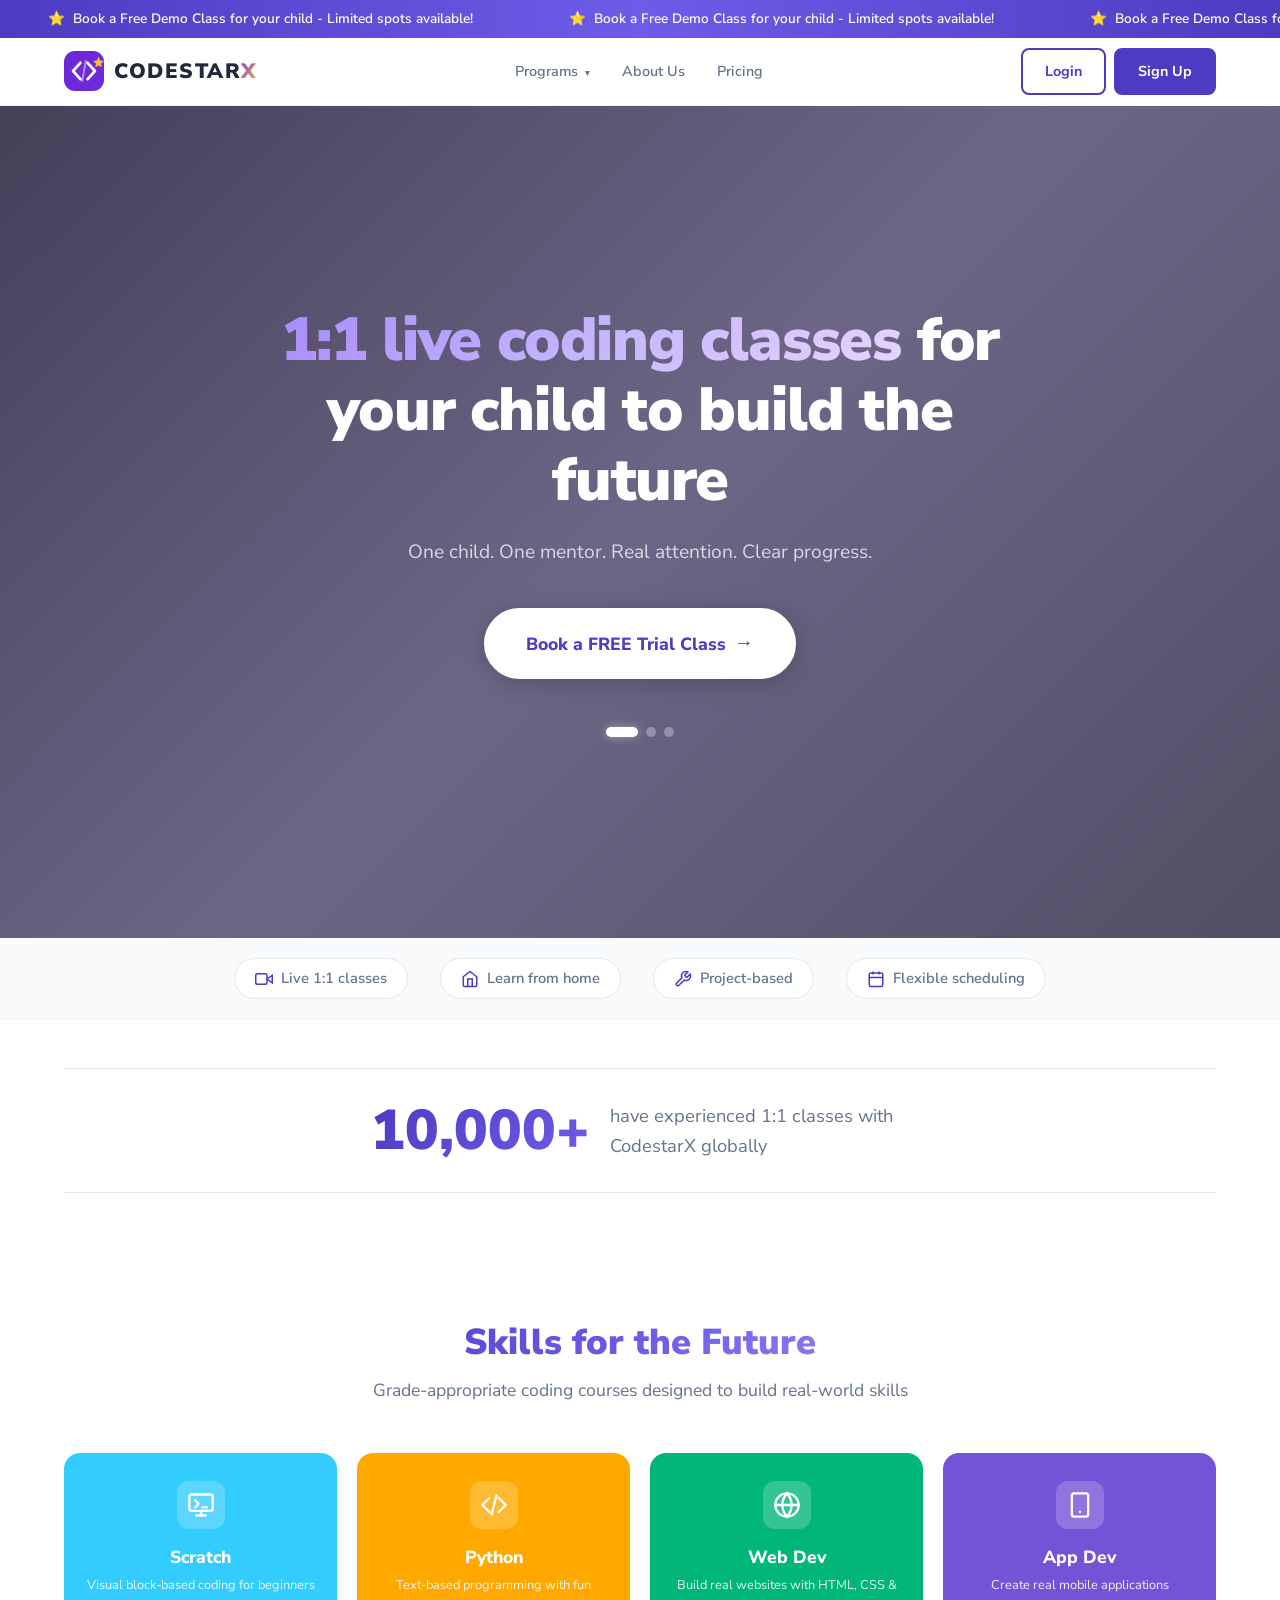
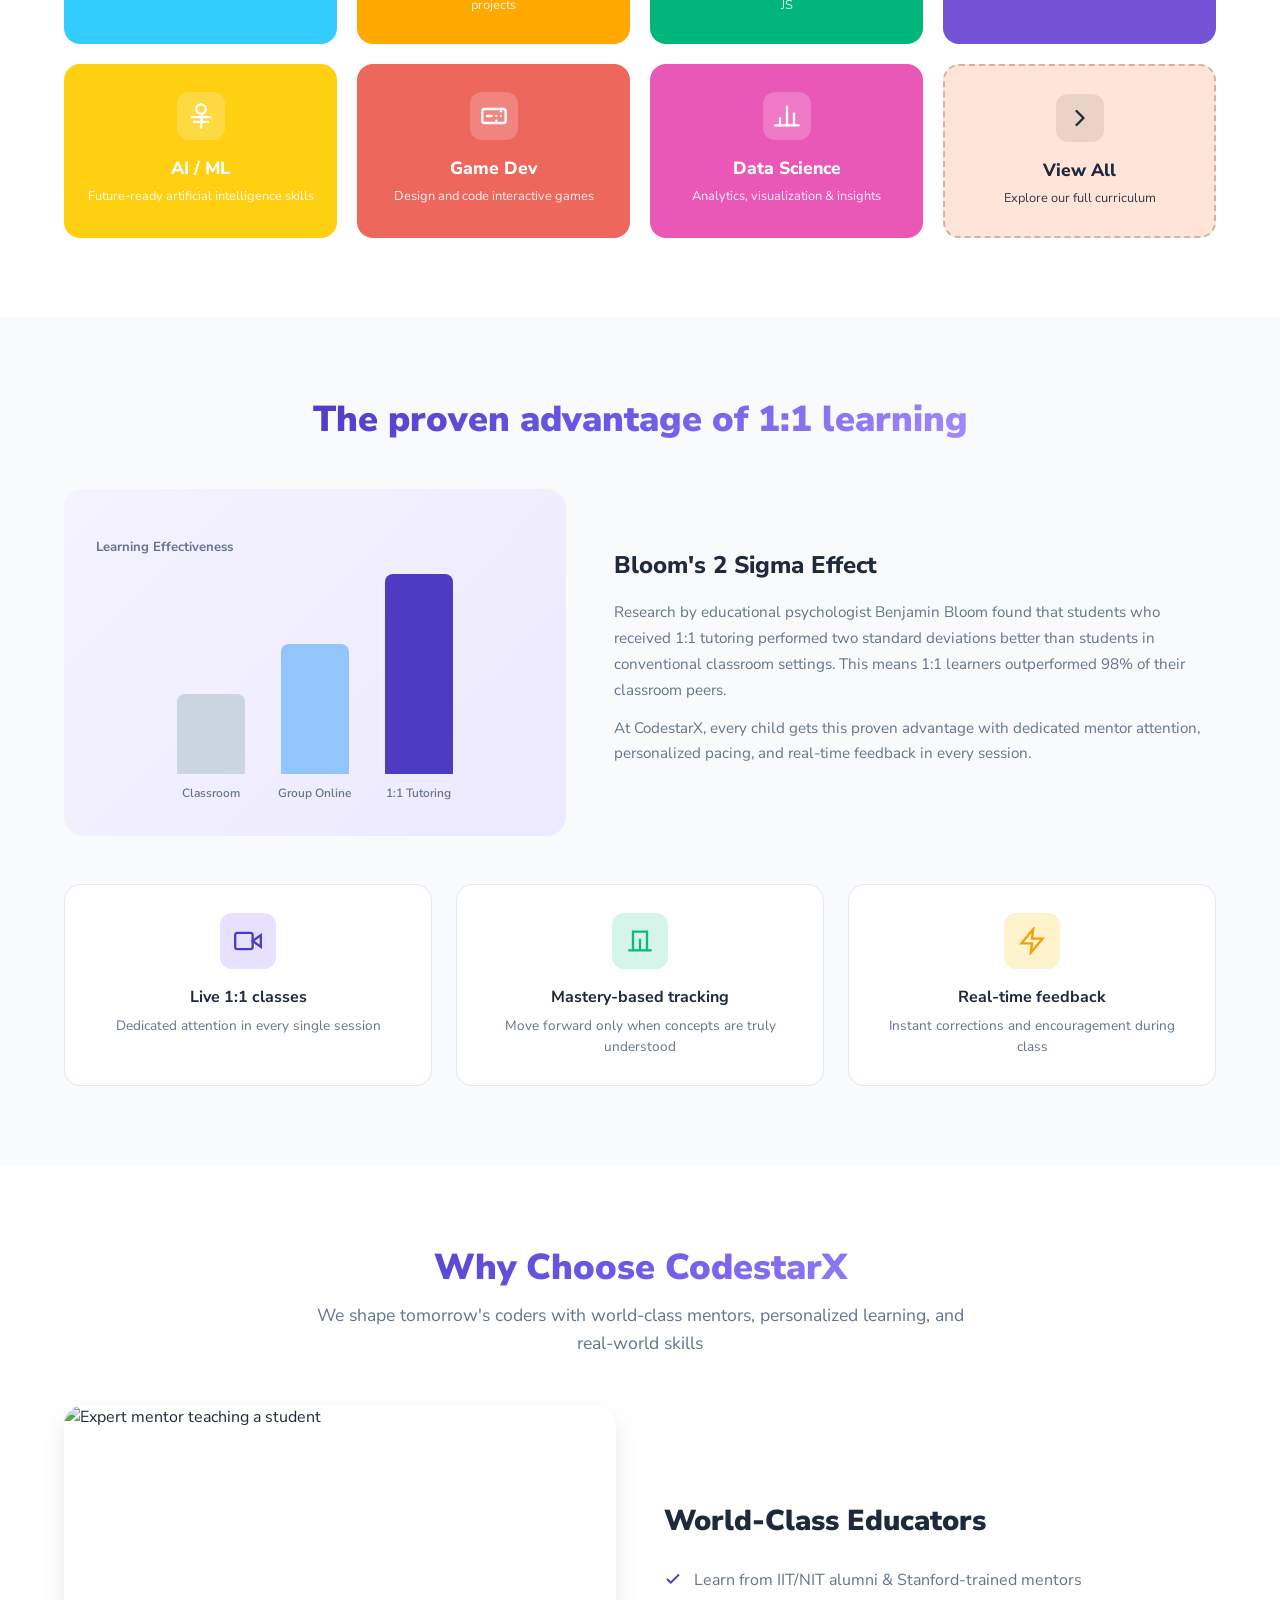
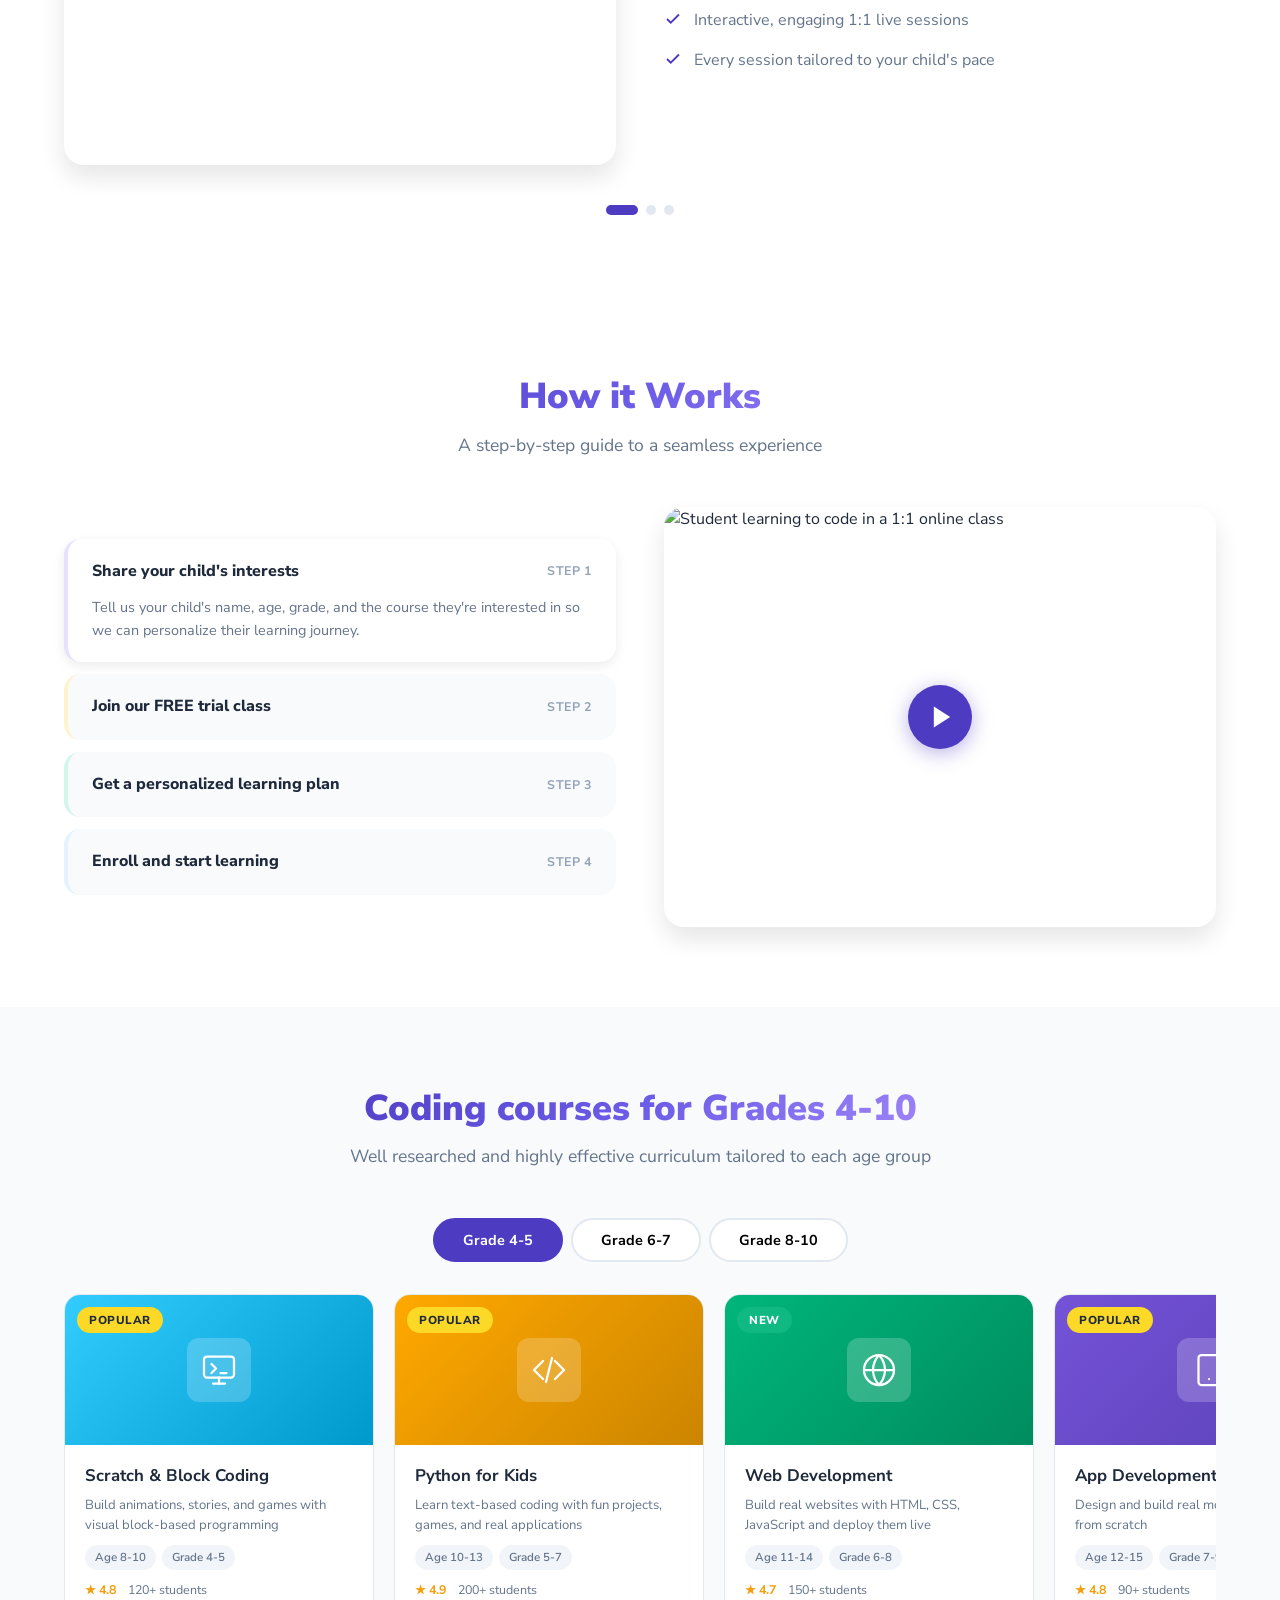
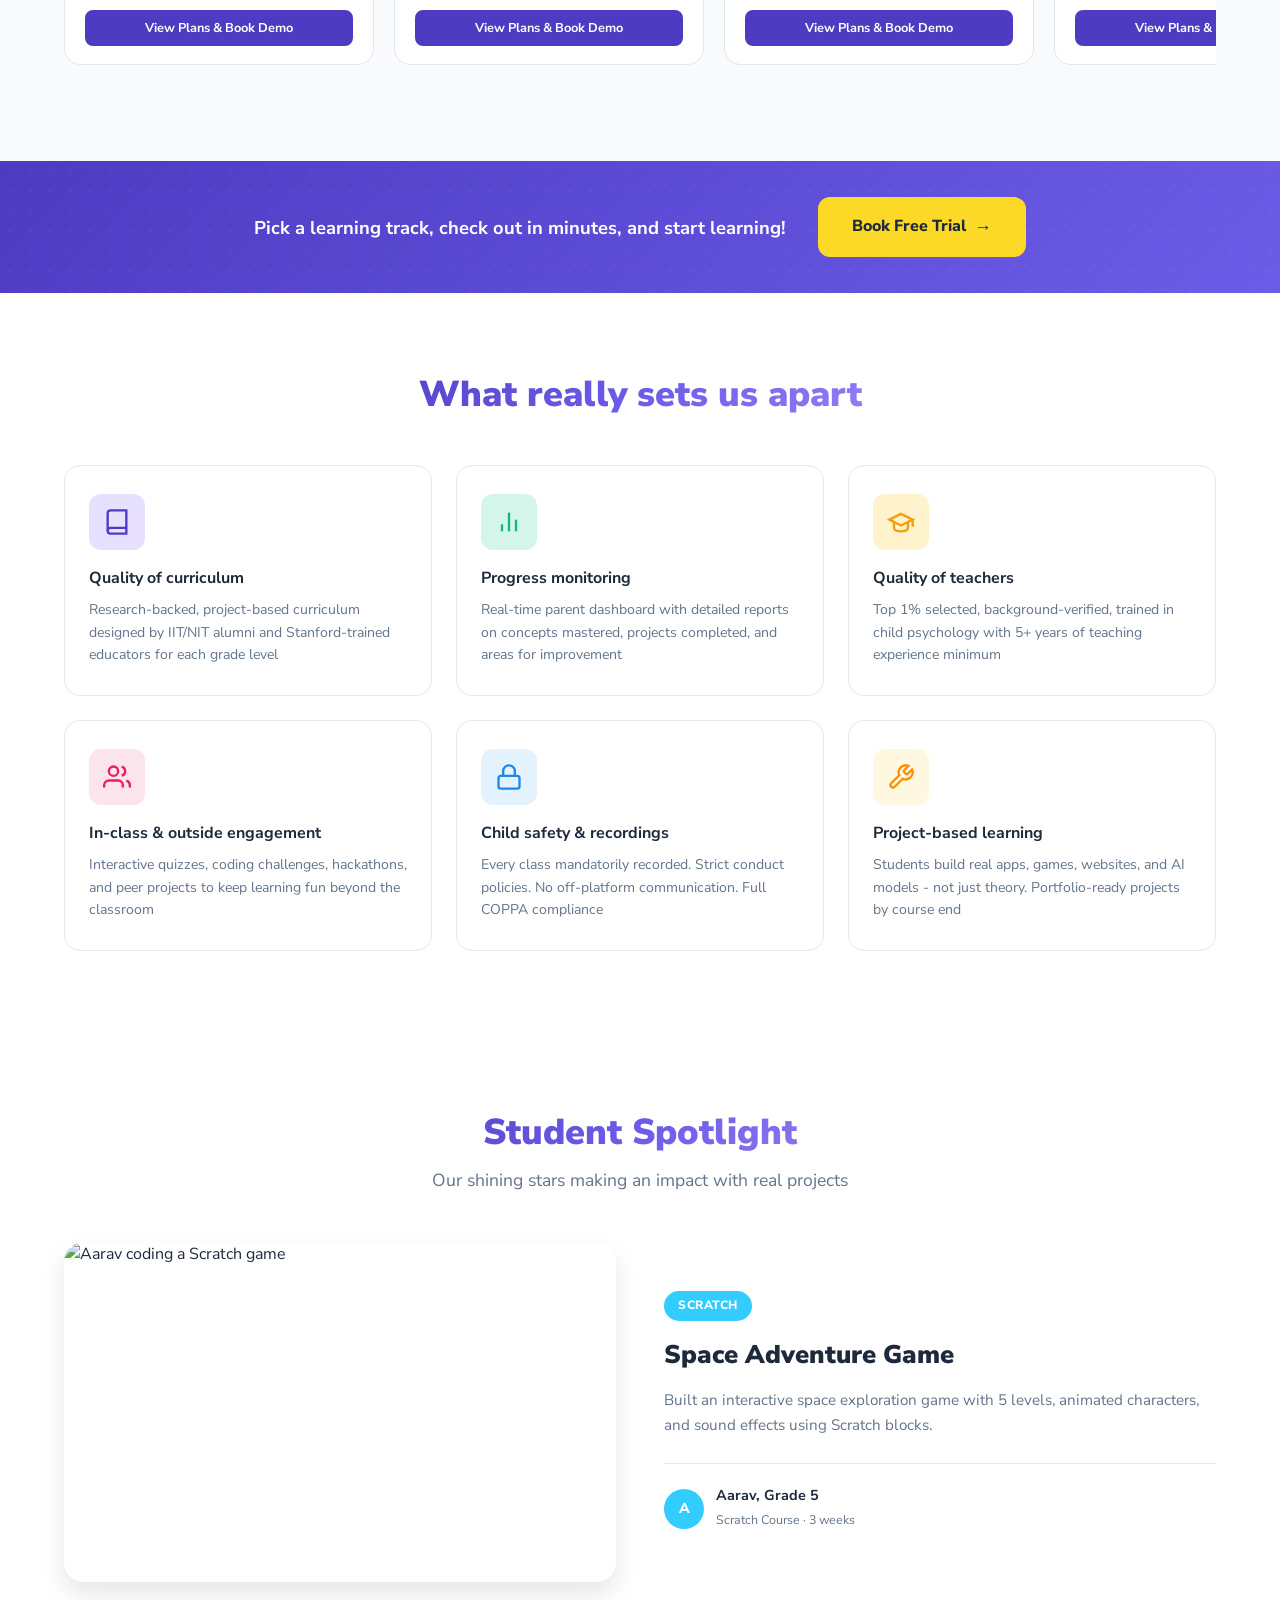
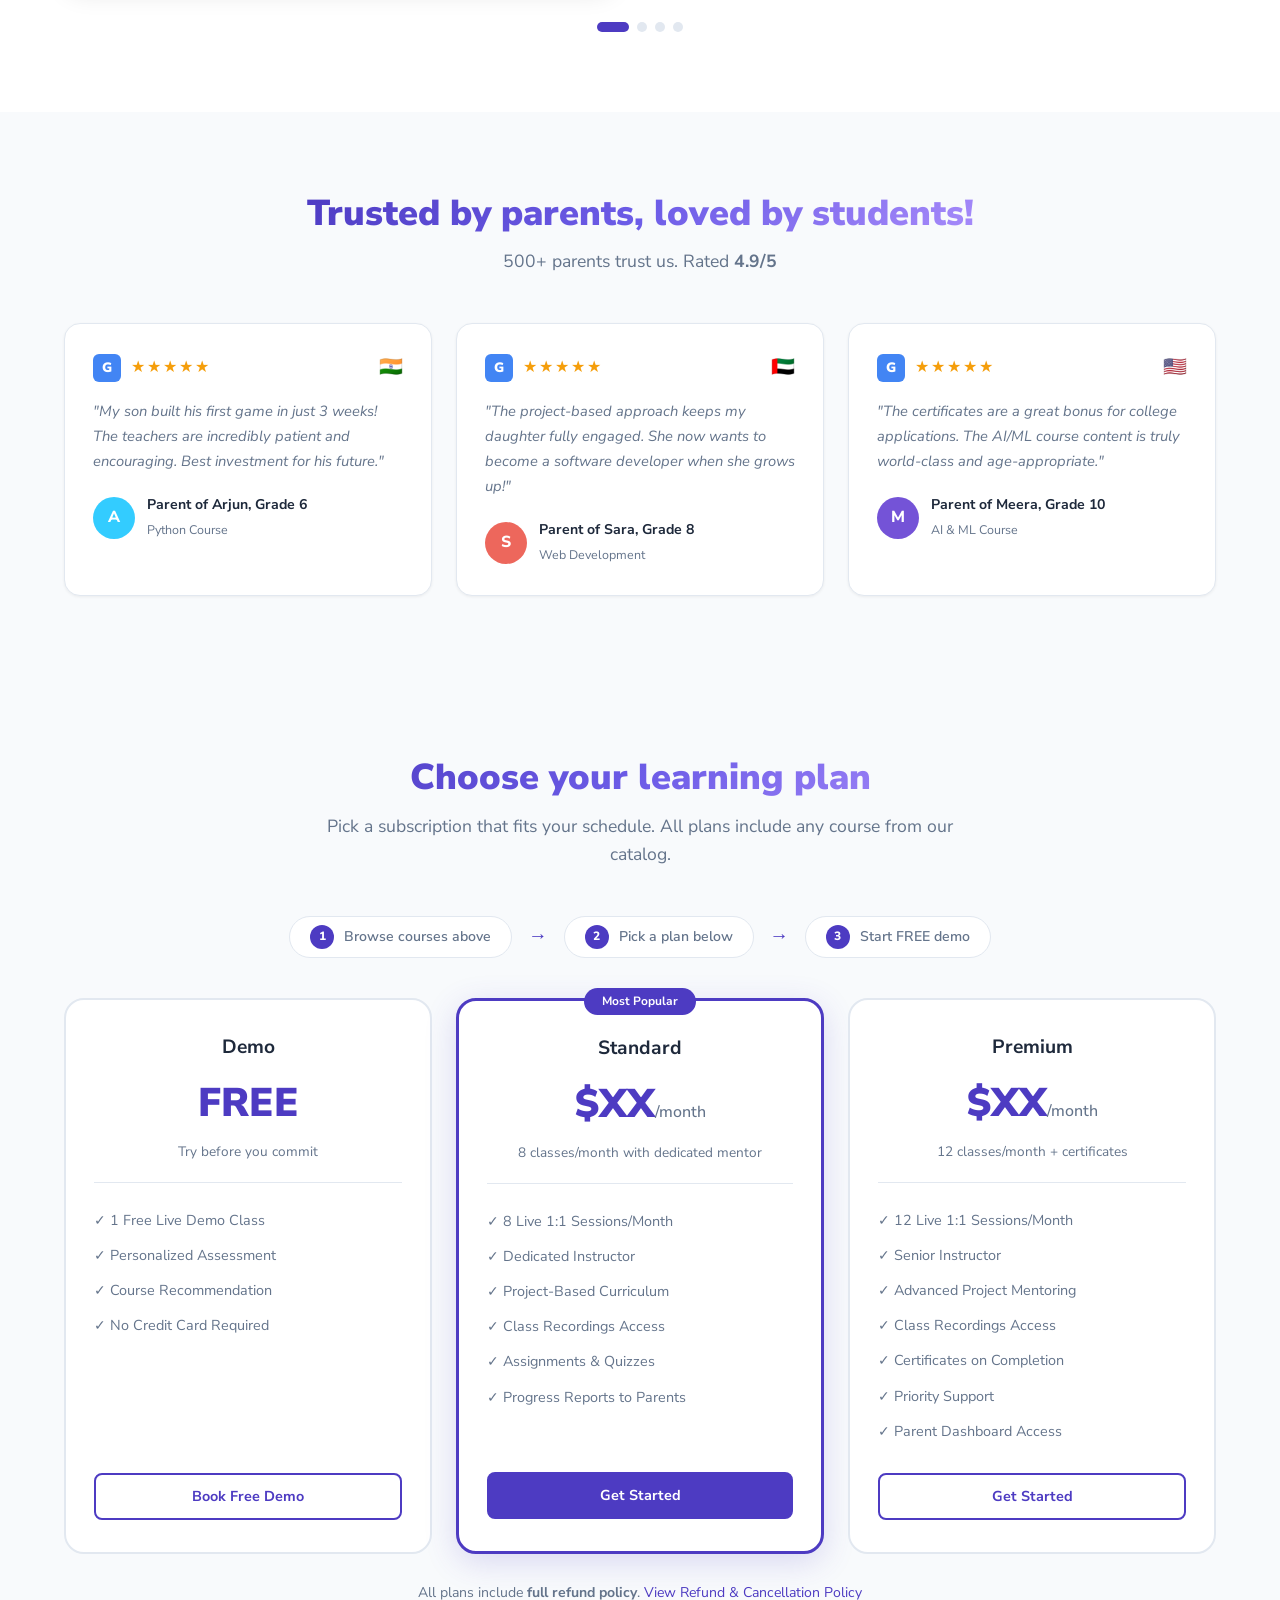
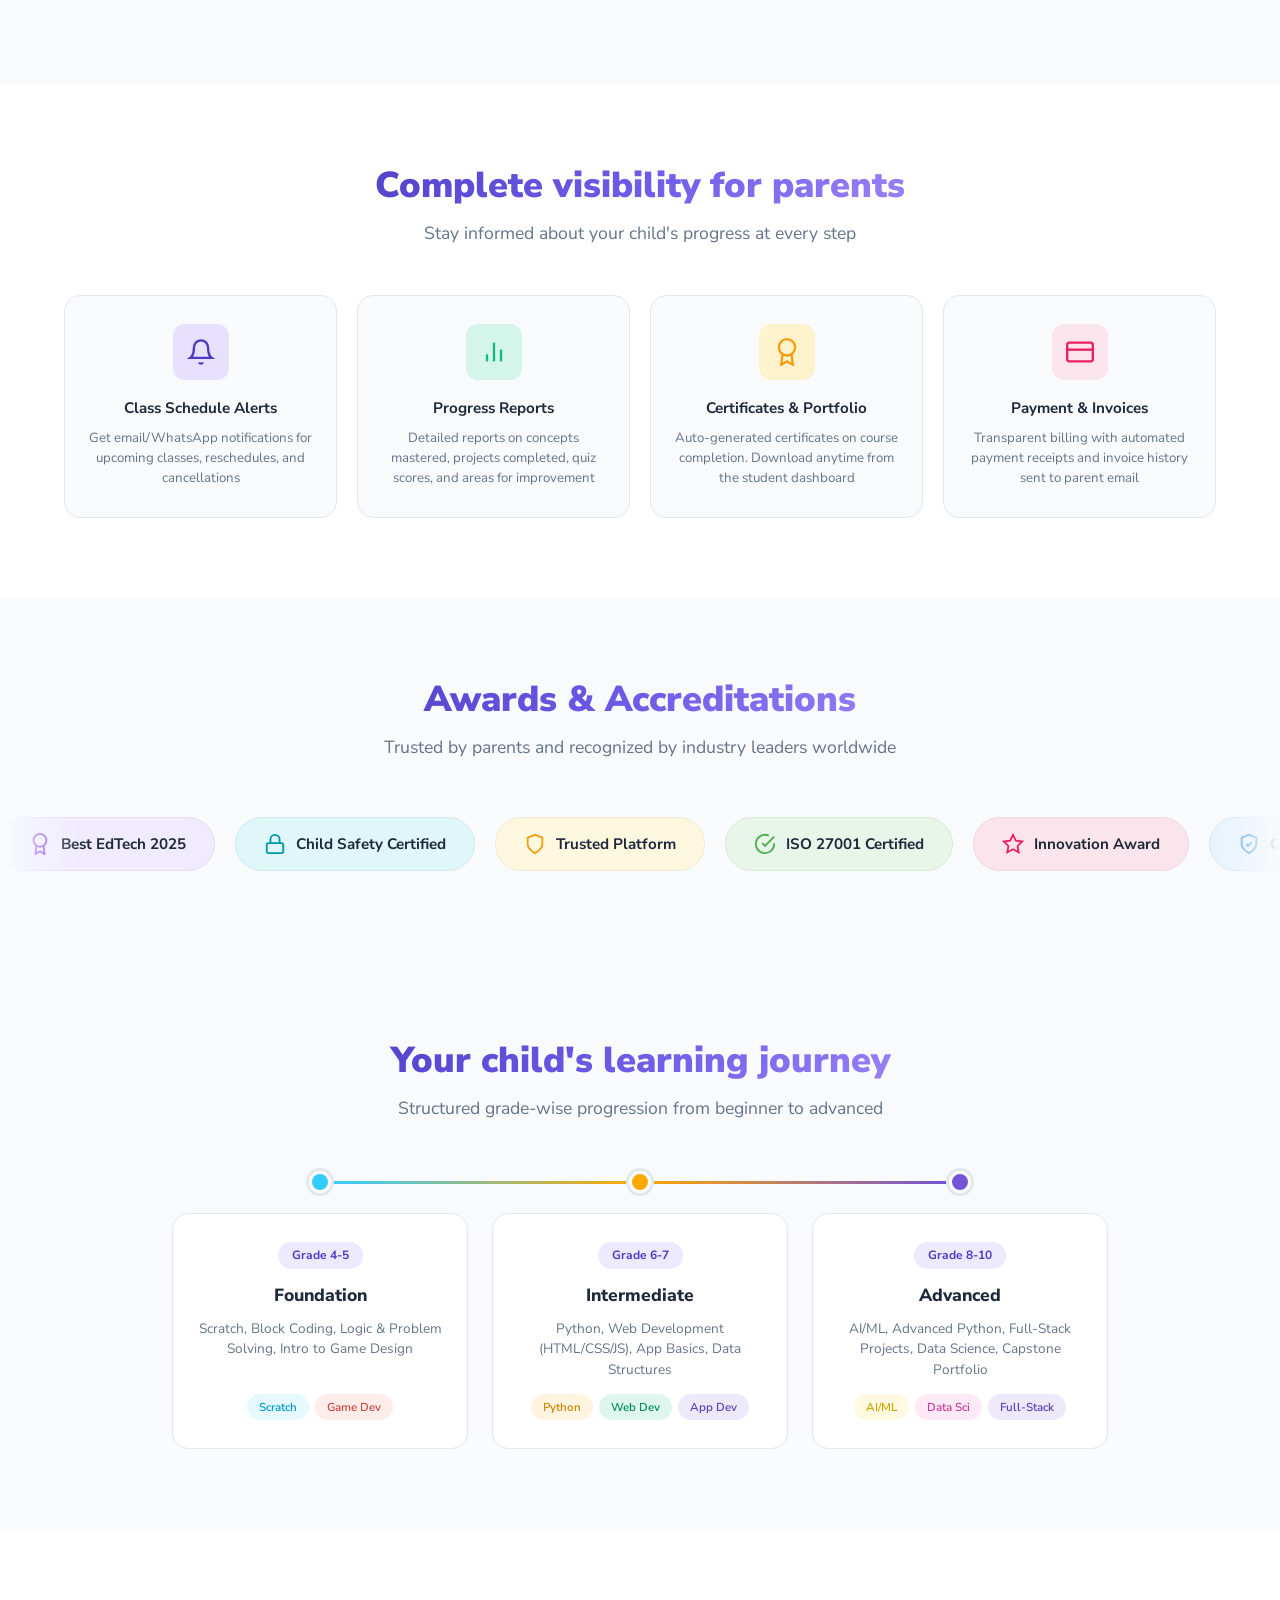
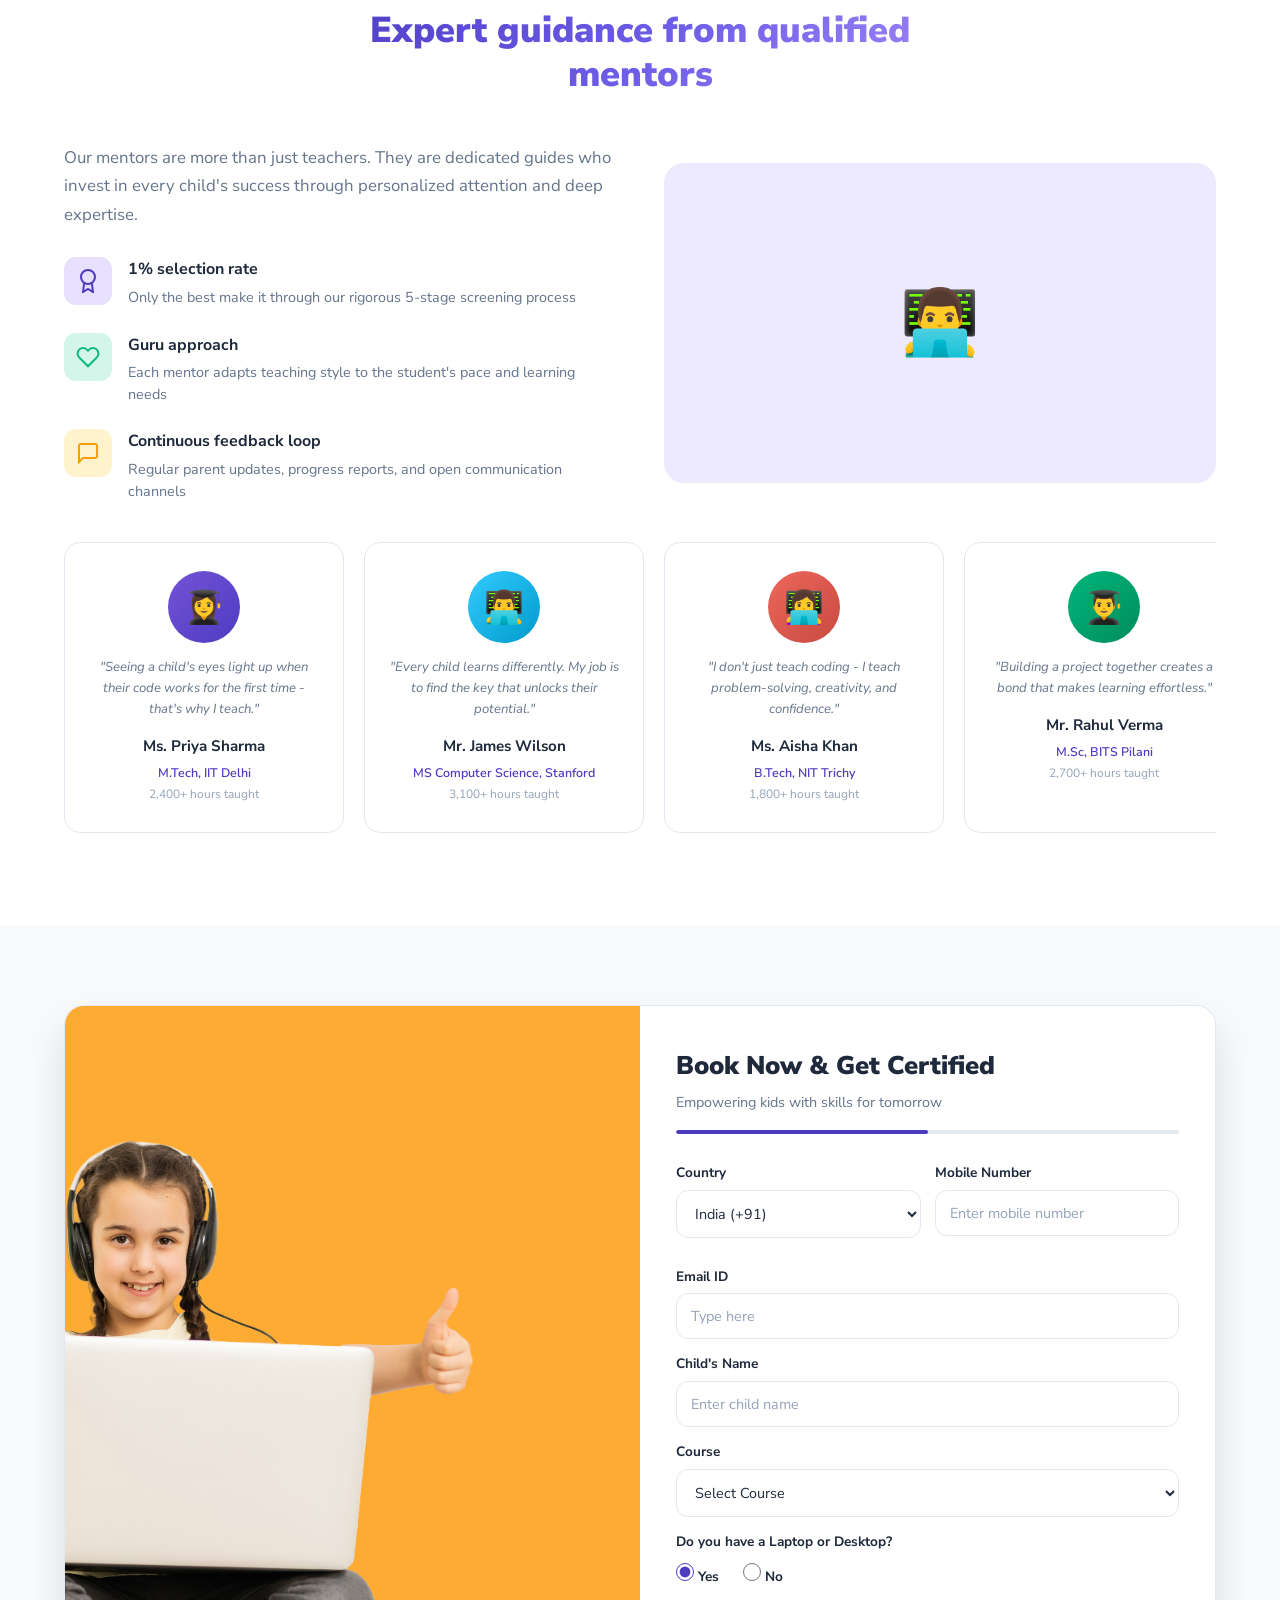
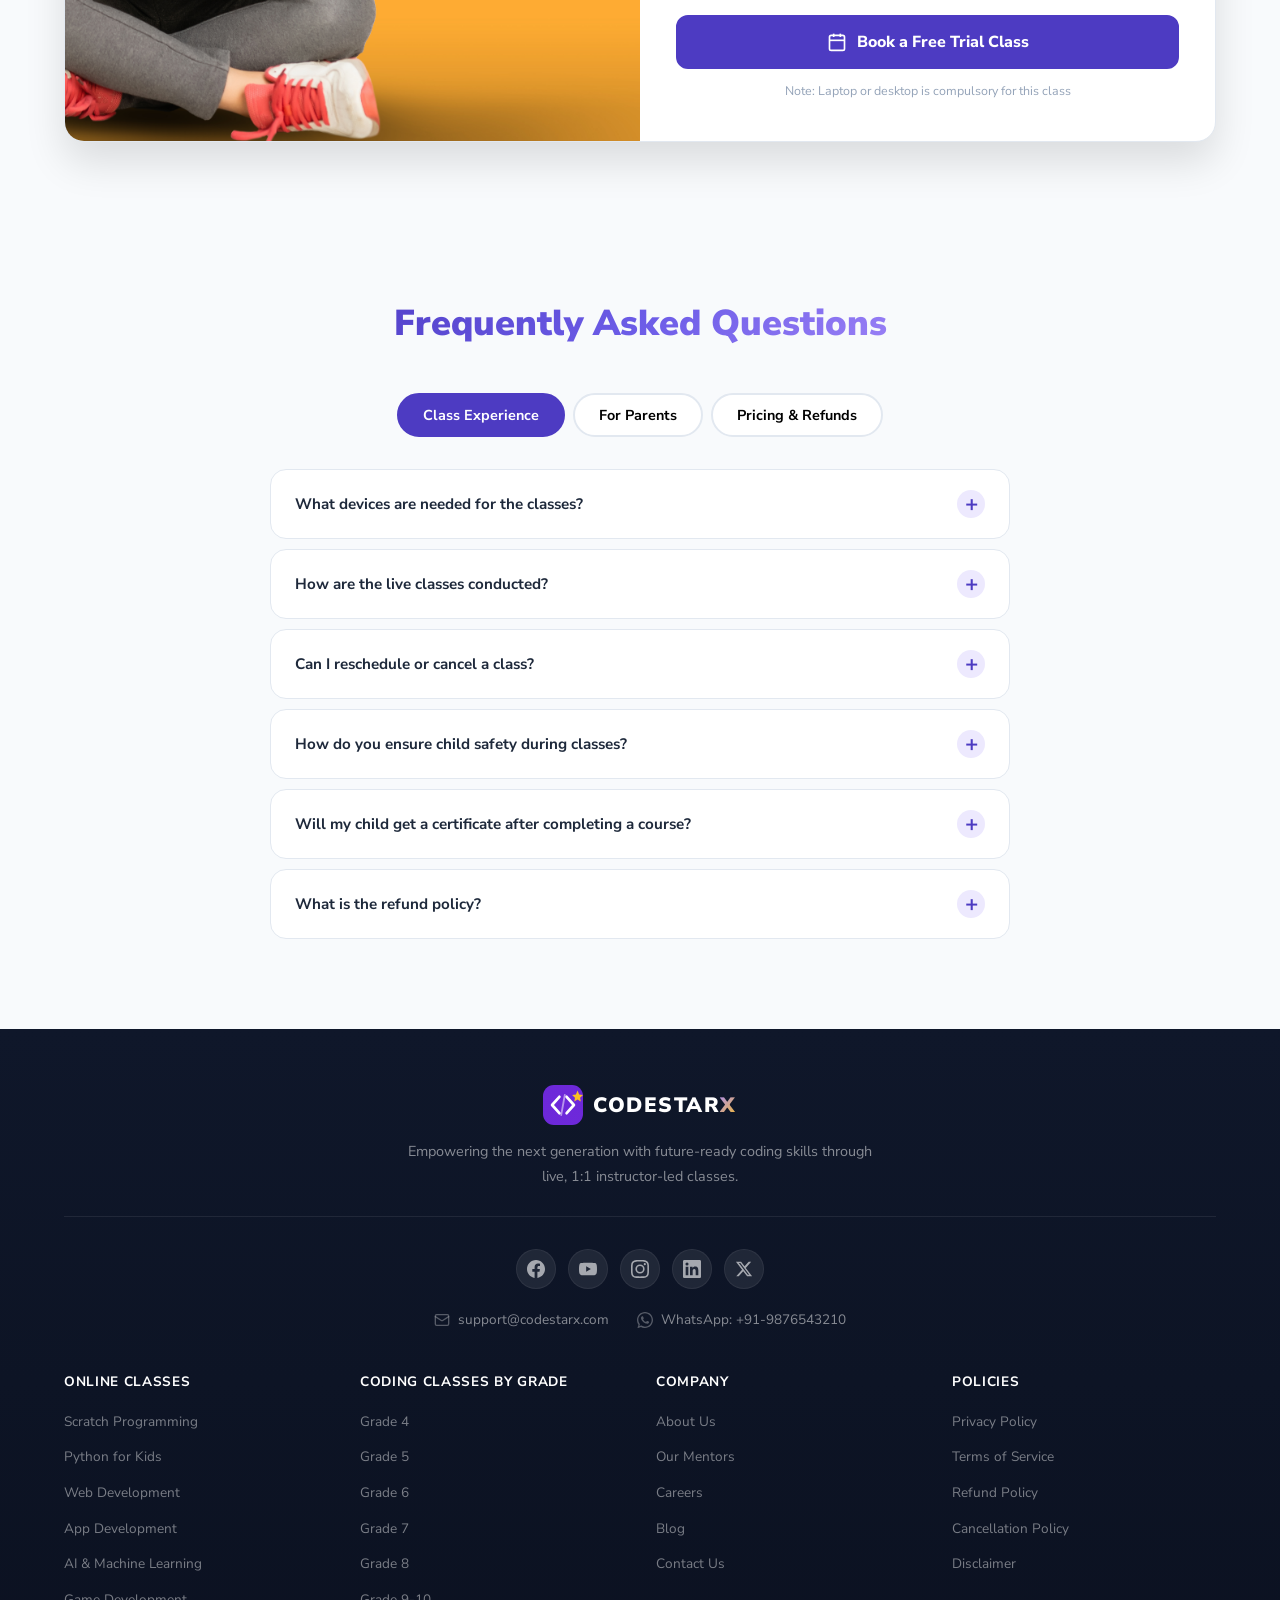
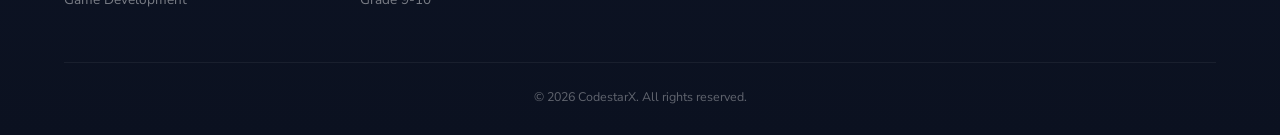
==== commit 52e6c8d5: "fix video" ====
--- a/v2/wireframe/index.html
+++ b/v2/wireframe/index.html
@@ -266,31 +266,113 @@
         </div>
     </section>
 
-    <!-- ========== 8. GETTING STARTED ========== -->
-    <section class="section getting-started" id="getting-started">
+    <!-- ========== 7.5 WHY CHOOSE CODESTARX ========== -->
+    <section class="section why-codestarx" id="why-codestarx">
         <div class="container">
             <div class="section-header">
-                <h2 class="gradient-text">Getting started is super easy</h2>
-                <p>Take a demo session for FREE and decide for yourself</p>
-            </div>
-            <div class="steps-grid">
-                <div class="step-card">
-                    <div class="step-number">1</div>
-                    <div class="step-icon-box" style="background: #E8E0FF;"><svg viewBox="0 0 24 24" fill="none" stroke="var(--primary)" stroke-width="2" stroke-linecap="round" stroke-linejoin="round"><path d="M4 19.5A2.5 2.5 0 0 1 6.5 17H20"/><path d="M6.5 2H20v20H6.5A2.5 2.5 0 0 1 4 19.5v-15A2.5 2.5 0 0 1 6.5 2z"/></svg></div>
-                    <h4>Select course</h4>
-                    <p>Choose the right course based on your child's grade and interest</p>
-                </div>
-                <div class="step-card">
-                    <div class="step-number">2</div>
-                    <div class="step-icon-box" style="background: #D4F5E9;"><svg viewBox="0 0 24 24" fill="none" stroke="#10B981" stroke-width="2" stroke-linecap="round" stroke-linejoin="round"><rect x="3" y="4" width="18" height="18" rx="2"/><line x1="16" y1="2" x2="16" y2="6"/><line x1="8" y1="2" x2="8" y2="6"/><line x1="3" y1="10" x2="21" y2="10"/></svg></div>
-                    <h4>Book FREE trial class</h4>
-                    <p>Pick a convenient time slot and experience a live 1:1 session</p>
-                </div>
-                <div class="step-card">
-                    <div class="step-number">3</div>
-                    <div class="step-icon-box" style="background: #FFF3CD;"><svg viewBox="0 0 24 24" fill="none" stroke="#F59E0B" stroke-width="2" stroke-linecap="round" stroke-linejoin="round"><path d="M22 2 11 13"/><polygon points="22 2 15 22 11 13 2 9 22 2"/></svg></div>
-                    <h4>Enroll for the course</h4>
-                    <p>Love the experience? Enroll and begin the coding journey</p>
+                <h2 class="gradient-text">Why Choose CodestarX</h2>
+                <p>We shape tomorrow's coders with world-class mentors, personalized learning, and real-world skills</p>
+            </div>
+            <div class="why-carousel" id="whyCarousel">
+                <div class="why-slide active" data-index="0">
+                    <div class="why-visual">
+                        <img src="https://images.unsplash.com/photo-1544717305-2782549b5136?w=600&h=450&fit=crop" alt="Expert mentor teaching a student" loading="lazy">
+                    </div>
+                    <div class="why-content">
+                        <h3>World-Class Educators</h3>
+                        <ul class="why-points">
+                            <li><svg viewBox="0 0 24 24" fill="none" stroke="var(--primary)" stroke-width="2.5" width="18" height="18"><polyline points="20 6 9 17 4 12"/></svg> Learn from IIT/NIT alumni &amp; Stanford-trained mentors</li>
+                            <li><svg viewBox="0 0 24 24" fill="none" stroke="var(--primary)" stroke-width="2.5" width="18" height="18"><polyline points="20 6 9 17 4 12"/></svg> Interactive, engaging 1:1 live sessions</li>
+                            <li><svg viewBox="0 0 24 24" fill="none" stroke="var(--primary)" stroke-width="2.5" width="18" height="18"><polyline points="20 6 9 17 4 12"/></svg> Every session tailored to your child's pace</li>
+                        </ul>
+                    </div>
+                </div>
+                <div class="why-slide" data-index="1">
+                    <div class="why-visual">
+                        <img src="https://images.unsplash.com/photo-1509062522246-3755977927d7?w=600&h=450&fit=crop" alt="Students building projects" loading="lazy">
+                    </div>
+                    <div class="why-content">
+                        <h3>Future-Ready Curriculum</h3>
+                        <ul class="why-points">
+                            <li><svg viewBox="0 0 24 24" fill="none" stroke="var(--primary)" stroke-width="2.5" width="18" height="18"><polyline points="20 6 9 17 4 12"/></svg> Project-based, hands-on learning approach</li>
+                            <li><svg viewBox="0 0 24 24" fill="none" stroke="var(--primary)" stroke-width="2.5" width="18" height="18"><polyline points="20 6 9 17 4 12"/></svg> Grade-wise structured progression path</li>
+                            <li><svg viewBox="0 0 24 24" fill="none" stroke="var(--primary)" stroke-width="2.5" width="18" height="18"><polyline points="20 6 9 17 4 12"/></svg> Real apps, games &amp; websites as portfolio</li>
+                        </ul>
+                    </div>
+                </div>
+                <div class="why-slide" data-index="2">
+                    <div class="why-visual">
+                        <img src="https://images.unsplash.com/photo-1596496050827-8299e0220de1?w=600&h=450&fit=crop" alt="Child learning online safely" loading="lazy">
+                    </div>
+                    <div class="why-content">
+                        <h3>Safe &amp; Trusted Platform</h3>
+                        <ul class="why-points">
+                            <li><svg viewBox="0 0 24 24" fill="none" stroke="var(--primary)" stroke-width="2.5" width="18" height="18"><polyline points="20 6 9 17 4 12"/></svg> Every class mandatorily recorded for safety</li>
+                            <li><svg viewBox="0 0 24 24" fill="none" stroke="var(--primary)" stroke-width="2.5" width="18" height="18"><polyline points="20 6 9 17 4 12"/></svg> Background-verified, trained instructors</li>
+                            <li><svg viewBox="0 0 24 24" fill="none" stroke="var(--primary)" stroke-width="2.5" width="18" height="18"><polyline points="20 6 9 17 4 12"/></svg> Real-time parent dashboard &amp; progress reports</li>
+                        </ul>
+                    </div>
+                </div>
+                <div class="why-dots">
+                    <button class="why-dot active" data-i="0"></button>
+                    <button class="why-dot" data-i="1"></button>
+                    <button class="why-dot" data-i="2"></button>
+                </div>
+            </div>
+        </div>
+    </section>
+
+    <!-- ========== 8. HOW IT WORKS ========== -->
+    <section class="section how-it-works" id="getting-started">
+        <div class="container">
+            <div class="section-header">
+                <h2 class="gradient-text">How it Works</h2>
+                <p>A step-by-step guide to a seamless experience</p>
+            </div>
+            <div class="hiw-layout">
+                <div class="hiw-steps">
+                    <div class="hiw-step active" data-step="0" style="border-left: 4px solid #E8E0FF;">
+                        <div class="hiw-step-header">
+                            <h4>Share your child's interests</h4>
+                            <span class="hiw-step-num">Step 1</span>
+                        </div>
+                        <div class="hiw-step-body">
+                            <p>Tell us your child's name, age, grade, and the course they're interested in so we can personalize their learning journey.</p>
+                        </div>
+                    </div>
+                    <div class="hiw-step" data-step="1" style="border-left: 4px solid #FFF3CD;">
+                        <div class="hiw-step-header">
+                            <h4>Join our FREE trial class</h4>
+                            <span class="hiw-step-num">Step 2</span>
+                        </div>
+                        <div class="hiw-step-body">
+                            <p>Experience an engaging, interactive 1:1 live session with an expert mentor. No commitment required.</p>
+                        </div>
+                    </div>
+                    <div class="hiw-step" data-step="2" style="border-left: 4px solid #D4F5E9;">
+                        <div class="hiw-step-header">
+                            <h4>Get a personalized learning plan</h4>
+                            <span class="hiw-step-num">Step 3</span>
+                        </div>
+                        <div class="hiw-step-body">
+                            <p>Our team creates a custom roadmap based on your child's strengths, pace, and goals.</p>
+                        </div>
+                    </div>
+                    <div class="hiw-step" data-step="3" style="border-left: 4px solid #E3F2FD;">
+                        <div class="hiw-step-header">
+                            <h4>Enroll and start learning</h4>
+                            <span class="hiw-step-num">Step 4</span>
+                        </div>
+                        <div class="hiw-step-body">
+                            <p>Pick your plan, choose a schedule, and watch your child build real projects with confidence!</p>
+                        </div>
+                    </div>
+                </div>
+                <div class="hiw-visual">
+                    <img src="https://images.unsplash.com/photo-1610484826967-09c5720778c7?w=600&h=500&fit=crop" alt="Student learning to code in a 1:1 online class" loading="lazy">
+                    <div class="hiw-play-btn">
+                        <svg viewBox="0 0 24 24" fill="#fff" width="28" height="28"><polygon points="5 3 19 12 5 21 5 3"/></svg>
+                    </div>
                 </div>
             </div>
         </div>
@@ -473,6 +555,92 @@
                     <div class="feature-icon" style="background: #FFF8E1;"><svg viewBox="0 0 24 24" fill="none" stroke="#FF8F00" stroke-width="2"><path d="M14.7 6.3a1 1 0 0 0 0 1.4l1.6 1.6a1 1 0 0 0 1.4 0l3.77-3.77a6 6 0 0 1-7.94 7.94l-6.91 6.91a2.12 2.12 0 0 1-3-3l6.91-6.91a6 6 0 0 1 7.94-7.94l-3.76 3.76z"/></svg></div>
                     <h4>Project-based learning</h4>
                     <p>Students build real apps, games, websites, and AI models - not just theory. Portfolio-ready projects by course end</p>
+                </div>
+            </div>
+        </div>
+    </section>
+
+    <!-- ========== 10.5 STUDENT SPOTLIGHT ========== -->
+    <section class="section spotlight" id="spotlight">
+        <div class="container">
+            <div class="section-header">
+                <h2 class="gradient-text">Student Spotlight</h2>
+                <p>Our shining stars making an impact with real projects</p>
+            </div>
+            <div class="spotlight-carousel" id="spotlightCarousel">
+                <div class="spotlight-slide active">
+                    <div class="spotlight-visual">
+                        <img src="https://images.unsplash.com/photo-1588702547923-7093a6c3ba33?w=600&h=450&fit=crop" alt="Aarav coding a Scratch game" loading="lazy">
+                    </div>
+                    <div class="spotlight-info">
+                        <span class="spotlight-tag" style="background: #33CCFF;">Scratch</span>
+                        <h3>Space Adventure Game</h3>
+                        <p class="spotlight-desc">Built an interactive space exploration game with 5 levels, animated characters, and sound effects using Scratch blocks.</p>
+                        <div class="spotlight-author">
+                            <div class="spotlight-avatar" style="background: #33CCFF;">A</div>
+                            <div>
+                                <strong>Aarav, Grade 5</strong>
+                                <span>Scratch Course &middot; 3 weeks</span>
+                            </div>
+                        </div>
+                    </div>
+                </div>
+                <div class="spotlight-slide">
+                    <div class="spotlight-visual">
+                        <img src="https://images.unsplash.com/photo-1555949963-aa79dcee981c?w=600&h=450&fit=crop" alt="Rohan building a Python app" loading="lazy">
+                    </div>
+                    <div class="spotlight-info">
+                        <span class="spotlight-tag" style="background: #FFA800;">Python</span>
+                        <h3>Quiz Master App</h3>
+                        <p class="spotlight-desc">A Python-powered quiz app with scoring system, timer, leaderboard, and 100+ questions across 5 categories.</p>
+                        <div class="spotlight-author">
+                            <div class="spotlight-avatar" style="background: #FFA800;">R</div>
+                            <div>
+                                <strong>Rohan, Grade 7</strong>
+                                <span>Python Course &middot; 4 weeks</span>
+                            </div>
+                        </div>
+                    </div>
+                </div>
+                <div class="spotlight-slide">
+                    <div class="spotlight-visual">
+                        <img src="https://images.unsplash.com/photo-1547658719-da2b51169166?w=600&h=450&fit=crop" alt="Sara building a website" loading="lazy">
+                    </div>
+                    <div class="spotlight-info">
+                        <span class="spotlight-tag" style="background: #00B67A;">Web Dev</span>
+                        <h3>Portfolio Website</h3>
+                        <p class="spotlight-desc">A responsive personal portfolio with project gallery, contact form, and dark mode toggle deployed live on the web.</p>
+                        <div class="spotlight-author">
+                            <div class="spotlight-avatar" style="background: #00B67A;">S</div>
+                            <div>
+                                <strong>Sara, Grade 8</strong>
+                                <span>Web Dev Course &middot; 5 weeks</span>
+                            </div>
+                        </div>
+                    </div>
+                </div>
+                <div class="spotlight-slide">
+                    <div class="spotlight-visual">
+                        <img src="https://images.unsplash.com/photo-1677442136019-21780ecad995?w=600&h=450&fit=crop" alt="Meera working on AI project" loading="lazy">
+                    </div>
+                    <div class="spotlight-info">
+                        <span class="spotlight-tag" style="background: #7453D7;">AI/ML</span>
+                        <h3>Image Classifier</h3>
+                        <p class="spotlight-desc">A machine learning model that identifies 10 animal species from photos using Teachable Machine with 92% accuracy.</p>
+                        <div class="spotlight-author">
+                            <div class="spotlight-avatar" style="background: #7453D7;">M</div>
+                            <div>
+                                <strong>Meera, Grade 10</strong>
+                                <span>AI & ML Course &middot; 6 weeks</span>
+                            </div>
+                        </div>
+                    </div>
+                </div>
+                <div class="spotlight-dots">
+                    <button class="spotlight-dot active" data-i="0"></button>
+                    <button class="spotlight-dot" data-i="1"></button>
+                    <button class="spotlight-dot" data-i="2"></button>
+                    <button class="spotlight-dot" data-i="3"></button>
                 </div>
             </div>
         </div>
@@ -812,67 +980,74 @@
     <!-- ========== 13. BOOKING FORM ========== -->
     <section class="section booking" id="booking">
         <div class="container">
-            <div class="booking-inner">
+            <div class="booking-layout">
+                <!-- Left: Image -->
+                <div class="booking-visual">
+                    <img src="videos/booking-kid.jpg" alt="Excited kid with laptop celebrating" loading="lazy">
+                </div>
+                <!-- Right: Form -->
                 <div class="booking-form-wrap">
                     <h2>Book Now & Get Certified</h2>
-                    <p>Schedule a free personalized demo class for your child</p>
+                    <p class="booking-subtitle">Empowering kids with skills for tomorrow</p>
+                    <div class="booking-progress">
+                        <div class="booking-progress-fill"></div>
+                    </div>
                     <form onsubmit="return false;">
                         <div class="form-row">
                             <div class="form-group">
-                                <label>Country & Dial Code</label>
+                                <label>Country</label>
                                 <select>
-                                    <option>&#127470;&#127475; India (+91)</option>
-                                    <option>&#127482;&#127480; USA (+1)</option>
-                                    <option>&#127468;&#127463; UK (+44)</option>
-                                    <option>&#127462;&#127466; UAE (+971)</option>
-                                    <option>&#127464;&#127462; Canada (+1)</option>
-                                    <option>&#127462;&#127482; Australia (+61)</option>
-                                    <option>&#127480;&#127468; Singapore (+65)</option>
+                                    <option>India (+91)</option>
+                                    <option>USA (+1)</option>
+                                    <option>UK (+44)</option>
+                                    <option>UAE (+971)</option>
+                                    <option>Canada (+1)</option>
+                                    <option>Australia (+61)</option>
+                                    <option>Singapore (+65)</option>
                                 </select>
                             </div>
                             <div class="form-group">
-                                <label>Phone Number</label>
-                                <input type="tel" placeholder="Enter phone number">
-                            </div>
-                        </div>
-                        <div class="form-row">
-                            <div class="form-group">
-                                <label>Email Address</label>
-                                <input type="email" placeholder="parent@email.com">
-                            </div>
-                            <div class="form-group">
-                                <label>Child's Name</label>
-                                <input type="text" placeholder="Enter child's name">
-                            </div>
-                        </div>
-                        <div class="form-row">
-                            <div class="form-group">
-                                <label>Interested Course</label>
-                                <select>
-                                    <option>Select Course</option>
-                                    <option>Scratch Programming</option>
-                                    <option>Python for Kids</option>
-                                    <option>Web Development</option>
-                                    <option>App Development</option>
-                                    <option>AI & Machine Learning</option>
-                                    <option>Game Development</option>
-                                    <option>Data Science</option>
-                                </select>
-                            </div>
-                            <div class="form-group">
-                                <label>Does your child have a laptop?</label>
-                                <div class="radio-group">
-                                    <label class="radio-option">
-                                        <input type="radio" name="laptop" value="yes" checked> Yes
-                                    </label>
-                                    <label class="radio-option">
-                                        <input type="radio" name="laptop" value="no"> No
-                                    </label>
-                                </div>
-                            </div>
-                        </div>
-                        <button type="submit" class="btn btn-primary btn-large btn-full">Book a Free Trial Class</button>
-                        <p class="form-disclaimer">By submitting, you agree to our <a href="#">Terms</a> & <a href="#">Privacy Policy</a></p>
+                                <label>Mobile Number</label>
+                                <input type="tel" placeholder="Enter mobile number">
+                            </div>
+                        </div>
+                        <div class="form-group">
+                            <label>Email ID</label>
+                            <input type="email" placeholder="Type here">
+                        </div>
+                        <div class="form-group">
+                            <label>Child's Name</label>
+                            <input type="text" placeholder="Enter child name">
+                        </div>
+                        <div class="form-group">
+                            <label>Course</label>
+                            <select>
+                                <option>Select Course</option>
+                                <option>Scratch Programming</option>
+                                <option>Python for Kids</option>
+                                <option>Web Development</option>
+                                <option>App Development</option>
+                                <option>AI & Machine Learning</option>
+                                <option>Game Development</option>
+                                <option>Data Science</option>
+                            </select>
+                        </div>
+                        <div class="form-group">
+                            <label>Do you have a Laptop or Desktop?</label>
+                            <div class="radio-group">
+                                <label class="radio-option">
+                                    <input type="radio" name="laptop" value="yes" checked> Yes
+                                </label>
+                                <label class="radio-option">
+                                    <input type="radio" name="laptop" value="no"> No
+                                </label>
+                            </div>
+                        </div>
+                        <button type="submit" class="btn btn-primary btn-large btn-full booking-submit">
+                            <svg viewBox="0 0 24 24" fill="none" stroke="currentColor" stroke-width="2" width="20" height="20"><rect x="3" y="4" width="18" height="18" rx="2"/><line x1="16" y1="2" x2="16" y2="6"/><line x1="8" y1="2" x2="8" y2="6"/><line x1="3" y1="10" x2="21" y2="10"/></svg>
+                            Book a Free Trial Class
+                        </button>
+                        <p class="form-disclaimer">Note: Laptop or desktop is compulsory for this class</p>
                     </form>
                 </div>
             </div>
@@ -1144,6 +1319,87 @@
                 this.classList.add('active');
             });
         });
+
+        // ===== HOW IT WORKS ACCORDION =====
+        (function() {
+            var steps = document.querySelectorAll('.hiw-step');
+            if (!steps.length) return;
+            var current = 0;
+
+            function openStep(i) {
+                steps[current].classList.remove('active');
+                current = i;
+                steps[current].classList.add('active');
+            }
+
+            steps.forEach(function(step, idx) {
+                step.addEventListener('click', function() {
+                    clearInterval(autoTimer);
+                    openStep(idx);
+                    autoTimer = setInterval(function() {
+                        openStep((current + 1) % steps.length);
+                    }, 4000);
+                });
+            });
+
+            var autoTimer = setInterval(function() {
+                openStep((current + 1) % steps.length);
+            }, 4000);
+        })();
+
+        // ===== STUDENT SPOTLIGHT CAROUSEL =====
+        (function() {
+            var wrap = document.getElementById('spotlightCarousel');
+            if (!wrap) return;
+            var sl = wrap.querySelectorAll('.spotlight-slide');
+            var dt = wrap.querySelectorAll('.spotlight-dot');
+            var cur = 0;
+
+            function go(i) {
+                sl[cur].classList.remove('active');
+                dt[cur] && dt[cur].classList.remove('active');
+                cur = i;
+                sl[cur].classList.add('active');
+                dt[cur] && dt[cur].classList.add('active');
+            }
+
+            var t = setInterval(function() { go((cur + 1) % sl.length); }, 4000);
+
+            dt.forEach(function(d, idx) {
+                d.addEventListener('click', function() {
+                    clearInterval(t);
+                    go(idx);
+                    t = setInterval(function() { go((cur + 1) % sl.length); }, 4000);
+                });
+            });
+        })();
+
+        // ===== WHY CHOOSE CAROUSEL =====
+        (function() {
+            var wrap = document.getElementById('whyCarousel');
+            if (!wrap) return;
+            var sl = wrap.querySelectorAll('.why-slide');
+            var dt = wrap.querySelectorAll('.why-dot');
+            var cur = 0;
+
+            function go(i) {
+                sl[cur].classList.remove('active');
+                dt[cur] && dt[cur].classList.remove('active');
+                cur = i;
+                sl[cur].classList.add('active');
+                dt[cur] && dt[cur].classList.add('active');
+            }
+
+            var t = setInterval(function() { go((cur + 1) % sl.length); }, 5000);
+
+            dt.forEach(function(d, idx) {
+                d.addEventListener('click', function() {
+                    clearInterval(t);
+                    go(idx);
+                    t = setInterval(function() { go((cur + 1) % sl.length); }, 5000);
+                });
+            });
+        })();
 
         // Student count animation on scroll
         (function() {
--- a/v2/wireframe/styles.css
+++ b/v2/wireframe/styles.css
@@ -697,63 +697,161 @@
     line-height: 1.5;
 }
 
-/* ========== 8. GETTING STARTED ========== */
-.getting-started { background: var(--bg); }
-.steps-grid {
+/* ========== 7.5 WHY CHOOSE CODESTARX ========== */
+.why-codestarx { background: var(--bg); }
+.why-carousel { position: relative; }
+.why-slide {
+    display: none;
+    grid-template-columns: 1fr 1fr;
+    gap: 48px;
+    align-items: center;
+}
+.why-slide.active { display: grid; }
+.why-visual {
+    border-radius: var(--radius-2xl);
+    overflow: hidden;
+    box-shadow: var(--shadow-lg);
+}
+.why-visual img {
+    width: 100%;
+    height: 360px;
+    object-fit: cover;
+    display: block;
+}
+.why-content h3 {
+    font-size: 1.8rem;
+    font-weight: 900;
+    color: var(--text);
+    margin-bottom: 24px;
+}
+.why-points {
+    list-style: none;
+    display: flex;
+    flex-direction: column;
+    gap: 16px;
+}
+.why-points li {
+    display: flex;
+    align-items: flex-start;
+    gap: 12px;
+    font-size: 1rem;
+    color: var(--text-secondary);
+    line-height: 1.5;
+}
+.why-points li svg { flex-shrink: 0; margin-top: 2px; }
+.why-dots {
+    display: flex;
+    justify-content: center;
+    gap: 8px;
+    margin-top: 40px;
+}
+.why-dot {
+    width: 10px;
+    height: 10px;
+    border-radius: 50%;
+    border: none;
+    background: var(--border);
+    cursor: pointer;
+    padding: 0;
+    transition: all 0.3s;
+}
+.why-dot.active {
+    background: var(--primary);
+    width: 32px;
+    border-radius: 5px;
+}
+
+/* ========== 8. HOW IT WORKS ========== */
+.how-it-works { background: var(--bg); }
+.hiw-layout {
     display: grid;
-    grid-template-columns: repeat(3, 1fr);
-    gap: 28px;
-}
-.step-card {
+    grid-template-columns: 1fr 1fr;
+    gap: 48px;
+    align-items: center;
+}
+.hiw-steps {
+    display: flex;
+    flex-direction: column;
+    gap: 12px;
+}
+.hiw-step {
+    background: var(--bg-secondary);
+    border-radius: var(--radius-xl);
+    padding: 20px 24px;
+    cursor: pointer;
+    transition: all 0.3s ease;
+}
+.hiw-step:hover { background: var(--bg-tertiary); }
+.hiw-step.active {
     background: #fff;
-    border: 1px solid var(--border);
-    border-radius: var(--radius-xl);
-    padding: 32px 24px;
-    text-align: center;
-    position: relative;
-    transition: transform 0.2s, box-shadow 0.2s;
-}
-.step-card:hover {
-    transform: translateY(-4px);
     box-shadow: var(--shadow-md);
 }
-.step-number {
-    position: absolute;
-    top: -16px;
-    left: 50%;
-    transform: translateX(-50%);
-    width: 36px;
-    height: 36px;
-    background: var(--primary);
-    color: #fff;
-    border-radius: 50%;
-    display: flex;
-    align-items: center;
-    justify-content: center;
+.hiw-step-header {
+    display: flex;
+    justify-content: space-between;
+    align-items: center;
+}
+.hiw-step-header h4 {
     font-size: 1rem;
     font-weight: 800;
-    box-shadow: 0 4px 12px rgba(77,59,194,0.3);
-}
-.step-icon-box {
-    width: 72px;
-    height: 72px;
-    border-radius: var(--radius-xl);
-    display: flex;
-    align-items: center;
-    justify-content: center;
-    margin: 16px auto 20px;
-}
-.step-icon-box svg { width: 32px; height: 32px; }
-.step-card h4 {
-    font-size: 1.05rem;
+    color: var(--text);
+}
+.hiw-step-num {
+    font-size: 0.78rem;
     font-weight: 700;
-    margin-bottom: 8px;
-}
-.step-card p {
-    font-size: 0.88rem;
-    color: var(--text-secondary);
-    line-height: 1.5;
-}
+    color: var(--text-light);
+    text-transform: uppercase;
+    letter-spacing: 0.05em;
+}
+.hiw-step-body {
+    max-height: 0;
+    overflow: hidden;
+    transition: max-height 0.35s ease, margin-top 0.35s ease;
+    margin-top: 0;
+}
+.hiw-step.active .hiw-step-body {
+    max-height: 120px;
+    margin-top: 12px;
+}
+.hiw-step-body p {
+    font-size: 0.9rem;
+    color: var(--text-secondary);
+    line-height: 1.6;
+}
+/* Right side visual */
+.hiw-visual {
+    position: relative;
+    border-radius: var(--radius-2xl);
+    overflow: hidden;
+    box-shadow: var(--shadow-lg);
+}
+.hiw-visual img {
+    width: 100%;
+    height: 420px;
+    object-fit: cover;
+    display: block;
+}
+.hiw-play-btn {
+    position: absolute;
+    top: 50%;
+    left: 50%;
+    transform: translate(-50%, -50%);
+    width: 64px;
+    height: 64px;
+    background: var(--primary);
+    border-radius: 50%;
+    display: flex;
+    align-items: center;
+    justify-content: center;
+    box-shadow: 0 4px 20px rgba(77,59,194,0.4);
+    cursor: pointer;
+    transition: transform 0.2s, box-shadow 0.2s;
+}
+.hiw-play-btn:hover {
+    transform: translate(-50%, -50%) scale(1.1);
+    box-shadow: 0 6px 28px rgba(77,59,194,0.5);
+}
+.hiw-play-btn svg { margin-left: 3px; }
 
 /* ========== 9. COURSE CARDS ========== */
 .courses { background: var(--bg-secondary); }
@@ -862,6 +960,99 @@
 .badge-new {
     background: #10B981;
     color: #fff;
+}
+
+/* ========== 10.5 STUDENT SPOTLIGHT ========== */
+.spotlight { background: var(--bg); }
+.spotlight-carousel { position: relative; }
+.spotlight-slide {
+    display: none;
+    grid-template-columns: 1fr 1fr;
+    gap: 48px;
+    align-items: center;
+    animation: spotlightFadeIn 0.5s ease;
+}
+.spotlight-slide.active { display: grid; }
+@keyframes spotlightFadeIn {
+    from { opacity: 0; transform: translateY(10px); }
+    to { opacity: 1; transform: translateY(0); }
+}
+.spotlight-visual {
+    border-radius: var(--radius-2xl);
+    overflow: hidden;
+    box-shadow: var(--shadow-lg);
+}
+.spotlight-visual img {
+    width: 100%;
+    height: 340px;
+    object-fit: cover;
+    display: block;
+}
+.spotlight-info {}
+.spotlight-tag {
+    display: inline-block;
+    padding: 5px 14px;
+    border-radius: var(--radius-full);
+    font-size: 0.75rem;
+    font-weight: 800;
+    text-transform: uppercase;
+    letter-spacing: 0.5px;
+    color: #fff;
+    margin-bottom: 14px;
+}
+.spotlight-info h3 {
+    font-size: 1.6rem;
+    font-weight: 900;
+    color: var(--text);
+    margin-bottom: 12px;
+}
+.spotlight-desc {
+    font-size: 0.95rem;
+    color: var(--text-secondary);
+    line-height: 1.7;
+    margin-bottom: 24px;
+}
+.spotlight-author {
+    display: flex;
+    align-items: center;
+    gap: 12px;
+    padding-top: 20px;
+    border-top: 1px solid var(--border);
+}
+.spotlight-avatar {
+    width: 40px;
+    height: 40px;
+    border-radius: 50%;
+    display: flex;
+    align-items: center;
+    justify-content: center;
+    font-weight: 800;
+    color: #fff;
+    font-size: 0.9rem;
+    flex-shrink: 0;
+}
+.spotlight-author strong { display: block; font-size: 0.9rem; }
+.spotlight-author span { font-size: 0.78rem; color: var(--text-secondary); }
+.spotlight-dots {
+    display: flex;
+    justify-content: center;
+    gap: 8px;
+    margin-top: 40px;
+}
+.spotlight-dot {
+    width: 10px;
+    height: 10px;
+    border-radius: 50%;
+    border: none;
+    background: var(--border);
+    cursor: pointer;
+    padding: 0;
+    transition: all 0.3s;
+}
+.spotlight-dot.active {
+    background: var(--primary);
+    width: 32px;
+    border-radius: 5px;
 }
 
 .course-body { padding: 18px 20px; }
@@ -1485,88 +1676,133 @@
 
 /* ========== 13. BOOKING FORM ========== */
 .booking {
-    background:
-        radial-gradient(circle, rgba(255,255,255,0.04) 1px, transparent 1px),
-        linear-gradient(135deg, var(--primary), #2d1b8a);
-    background-size: 20px 20px, 100% 100%;
-    color: #fff;
-}
-.booking-inner { max-width: 760px; margin: 0 auto; }
+    background: var(--bg-secondary);
+    color: var(--text);
+}
+.booking-layout {
+    display: grid;
+    grid-template-columns: 1fr 1fr;
+    background: #fff;
+    border-radius: var(--radius-2xl);
+    overflow: hidden;
+    box-shadow: var(--shadow-xl);
+    border: 1px solid var(--border);
+}
+/* Left visual */
+.booking-visual {
+    position: relative;
+    background: var(--primary-light);
+    min-height: 500px;
+}
+.booking-visual img {
+    width: 100%;
+    height: 100%;
+    object-fit: cover;
+    object-position: center center;
+    display: block;
+}
+/* Right form */
+.booking-form-wrap {
+    padding: 40px 36px;
+}
 .booking-form-wrap h2 {
-    font-size: 2rem;
+    font-size: 1.6rem;
     font-weight: 900;
-    margin-bottom: 8px;
-    text-align: center;
-}
-.booking-form-wrap > p {
-    color: rgba(255,255,255,0.75);
-    margin-bottom: 32px;
-    text-align: center;
+    margin-bottom: 4px;
+    color: var(--text);
+}
+.booking-form-wrap > .booking-subtitle {
+    font-size: 0.9rem;
+    color: var(--text-secondary);
+    margin-bottom: 16px;
+}
+.booking-progress {
+    height: 4px;
+    background: var(--border);
+    border-radius: 2px;
+    margin-bottom: 28px;
+    overflow: hidden;
+}
+.booking-progress-fill {
+    width: 50%;
+    height: 100%;
+    background: var(--primary);
+    border-radius: 2px;
 }
 .form-row {
     display: grid;
     grid-template-columns: 1fr 1fr;
-    gap: 16px;
-    margin-bottom: 16px;
-}
-.form-group { margin-bottom: 0; }
+    gap: 14px;
+    margin-bottom: 14px;
+}
+.form-group {
+    margin-bottom: 14px;
+}
 .form-group label {
     display: block;
     font-size: 0.85rem;
-    font-weight: 600;
+    font-weight: 700;
     margin-bottom: 6px;
+    color: var(--text);
 }
 .form-group input,
 .form-group select {
     width: 100%;
     padding: 12px 14px;
-    border: 1px solid rgba(255,255,255,0.25);
-    border-radius: var(--radius-md);
-    background: rgba(255,255,255,0.12);
-    color: #fff;
+    border: 1px solid var(--border);
+    border-radius: var(--radius-lg);
+    background: #fff;
+    color: var(--text);
     font-family: var(--font);
     font-size: 0.9rem;
-    transition: border-color 0.2s, background 0.2s;
-}
-.form-group input::placeholder { color: rgba(255,255,255,0.4); }
+    transition: border-color 0.2s, box-shadow 0.2s;
+}
+.form-group input::placeholder { color: var(--text-light); }
 .form-group input:focus,
 .form-group select:focus {
     outline: none;
-    border-color: var(--accent);
-    background: rgba(255,255,255,0.18);
+    border-color: var(--primary);
+    box-shadow: 0 0 0 3px rgba(77,59,194,0.1);
 }
 .form-group select option { color: var(--text); background: #fff; }
 
-.radio-group { display: flex; gap: 24px; padding-top: 8px; }
+.radio-group { display: flex; gap: 24px; padding-top: 4px; }
 .radio-option {
     display: flex;
     align-items: center;
     gap: 6px;
     font-size: 0.9rem;
     cursor: pointer;
-}
-
-.booking .btn-primary {
-    background: var(--accent);
-    border-color: var(--accent);
     color: var(--text);
-    font-size: 1.05rem;
-    margin-top: 20px;
+}
+.radio-option input[type="radio"] {
+    accent-color: var(--primary);
+    width: 18px;
+    height: 18px;
+}
+
+.booking-submit {
+    background: var(--primary);
+    border-color: var(--primary);
+    color: #fff;
+    font-size: 1rem;
+    margin-top: 8px;
     font-weight: 800;
-}
-.booking .btn-primary:hover {
-    background: var(--accent-dark);
-    border-color: var(--accent-dark);
-    box-shadow: 0 4px 16px rgba(251,217,38,0.3);
+    border-radius: var(--radius-lg);
+    gap: 10px;
+}
+.booking-submit:hover {
+    background: var(--primary-dark);
+    border-color: var(--primary-dark);
+    box-shadow: 0 4px 16px rgba(77,59,194,0.3);
 }
 
 .form-disclaimer {
     font-size: 0.78rem;
-    color: rgba(255,255,255,0.5);
-    margin-top: 14px;
+    color: var(--text-light);
+    margin-top: 12px;
     text-align: center;
 }
-.form-disclaimer a { color: rgba(255,255,255,0.7); text-decoration: underline; }
 
 /* ========== 14. FAQ ========== */
 .faq { background: var(--bg-secondary); }
@@ -1780,6 +2016,9 @@
     .skills-grid { grid-template-columns: repeat(4, 1fr); }
 
     .proven-inner { grid-template-columns: 1fr; }
+    .why-slide { grid-template-columns: 1fr; gap: 24px; }
+    .why-visual img { height: 240px; }
+    .why-content h3 { font-size: 1.4rem; }
     .proven-chart-box { min-height: 260px; padding: 36px 24px 24px; }
     .chart-bar-1 .chart-fill { height: 60px !important; }
     .chart-bar-2 .chart-fill { height: 100px !important; }
@@ -1795,6 +2034,8 @@
     .pricing-grid { grid-template-columns: 1fr; max-width: 400px; margin: 0 auto; }
     .pricing-featured:hover { transform: translateY(-2px); }
     .parent-grid { grid-template-columns: repeat(2, 1fr); }
+    .booking-layout { grid-template-columns: 1fr; }
+    .booking-visual { min-height: 300px; }
     .path-timeline { flex-direction: column; align-items: center; gap: 16px; }
     .path-timeline::before { display: none; }
     .path-connector { display: none; }
@@ -1847,10 +2088,17 @@
     .advantage-cards { grid-template-columns: 1fr; gap: 16px; }
 
     /* Steps */
-    .steps-grid { grid-template-columns: 1fr; gap: 36px; }
+    /* How it works */
+    .hiw-layout { grid-template-columns: 1fr; gap: 32px; }
+    .hiw-visual img { height: 280px; }
 
     /* Courses */
     .course-card { min-width: 260px; }
+
+    /* Spotlight */
+    .spotlight-slide { grid-template-columns: 1fr; gap: 24px; }
+    .spotlight-visual img { height: 220px; }
+    .spotlight-info h3 { font-size: 1.3rem; }
 
     /* Features */
     .features-grid { grid-template-columns: 1fr; }
@@ -1860,6 +2108,9 @@
     .testimonial-grid .testimonial-card:last-child { display: block; }
 
     /* Booking */
+    .booking-layout { grid-template-columns: 1fr; }
+    .booking-visual { min-height: 250px; }
+    .booking-form-wrap { padding: 28px 20px; }
     .form-row { grid-template-columns: 1fr; }
 
     /* Footer */
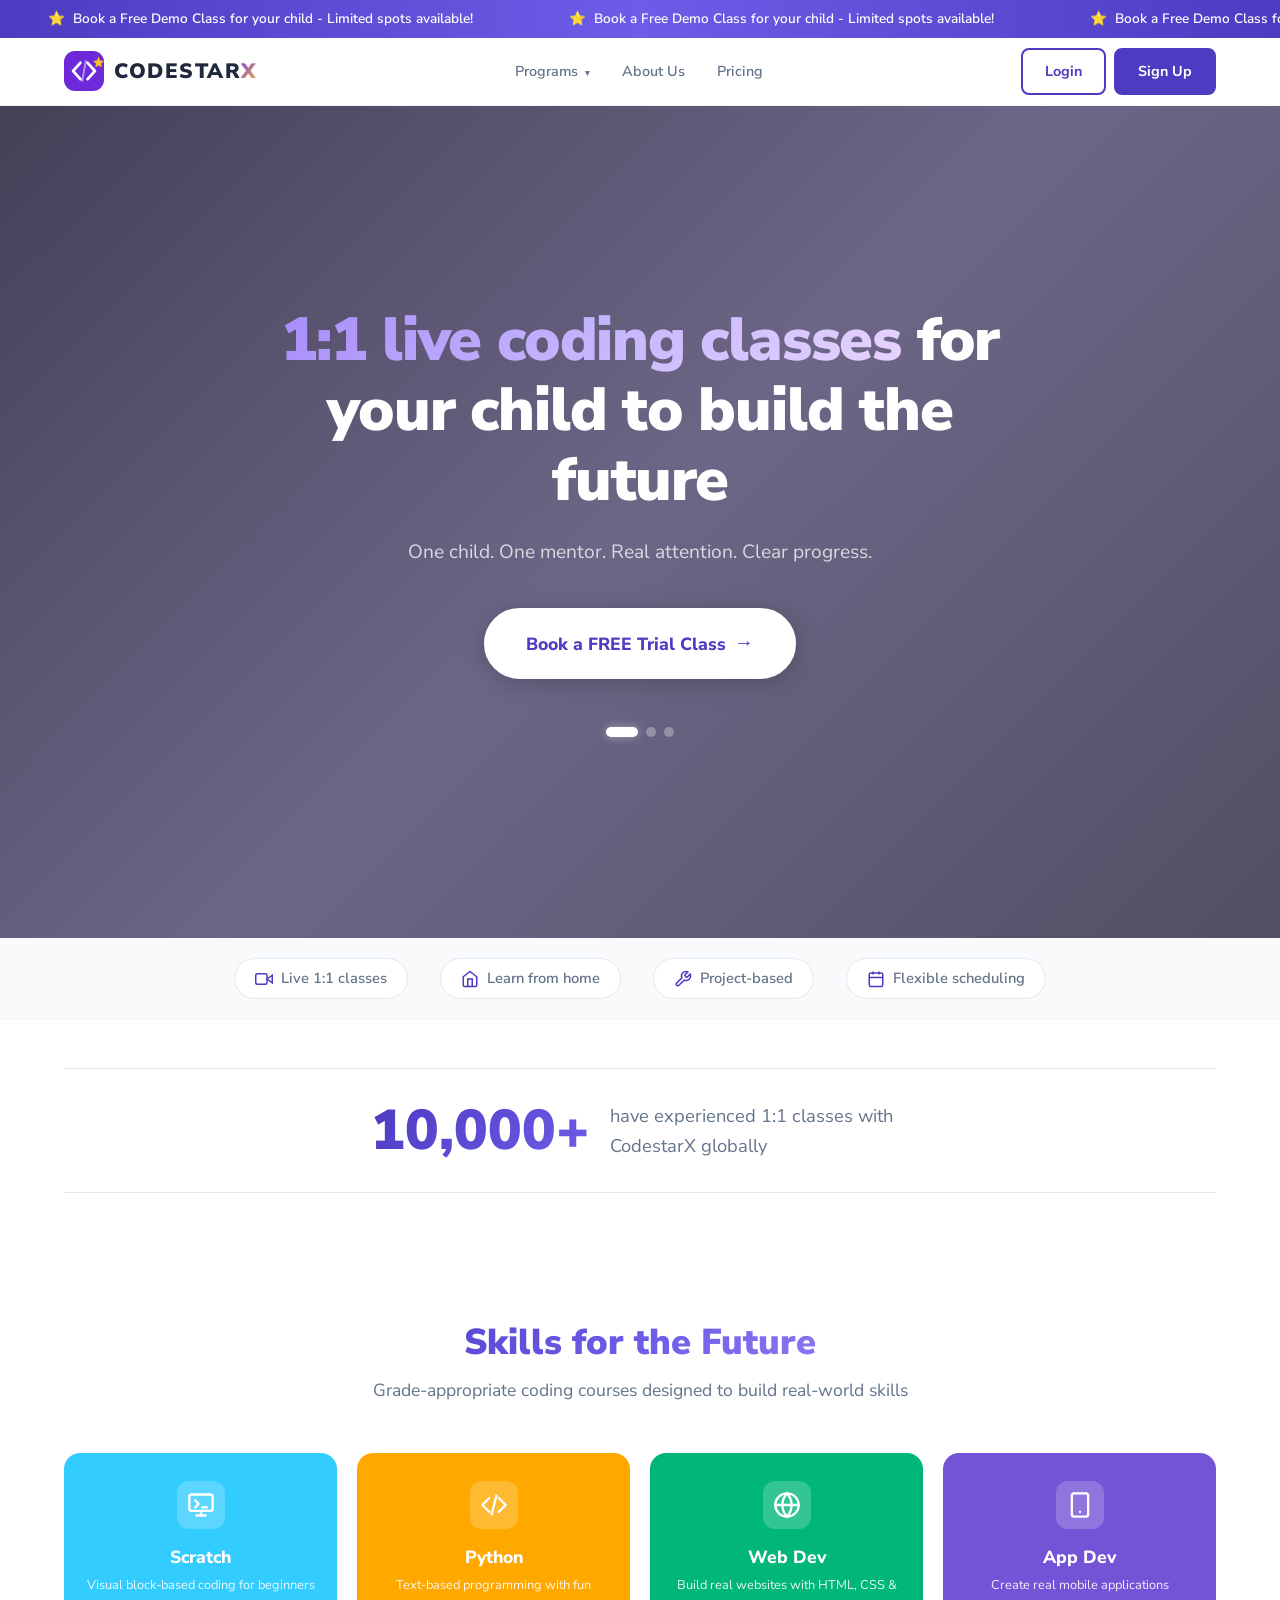
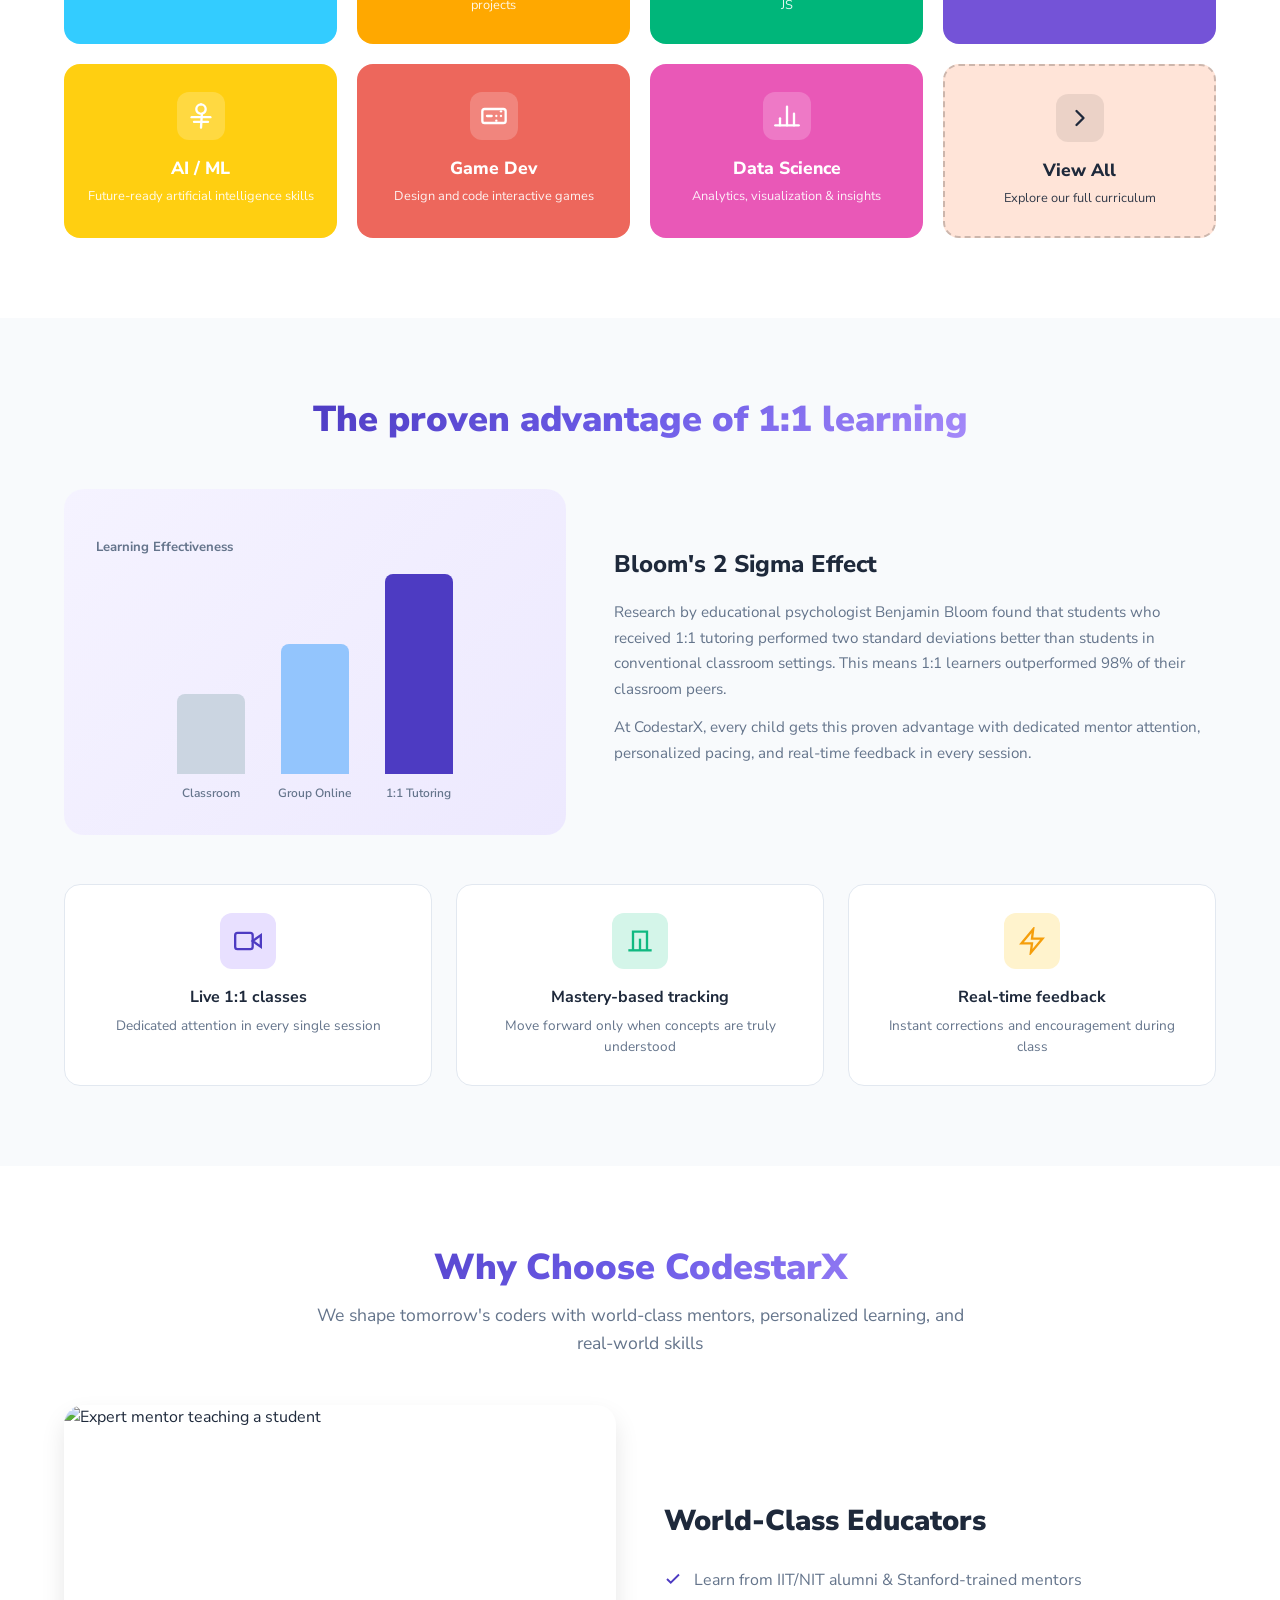
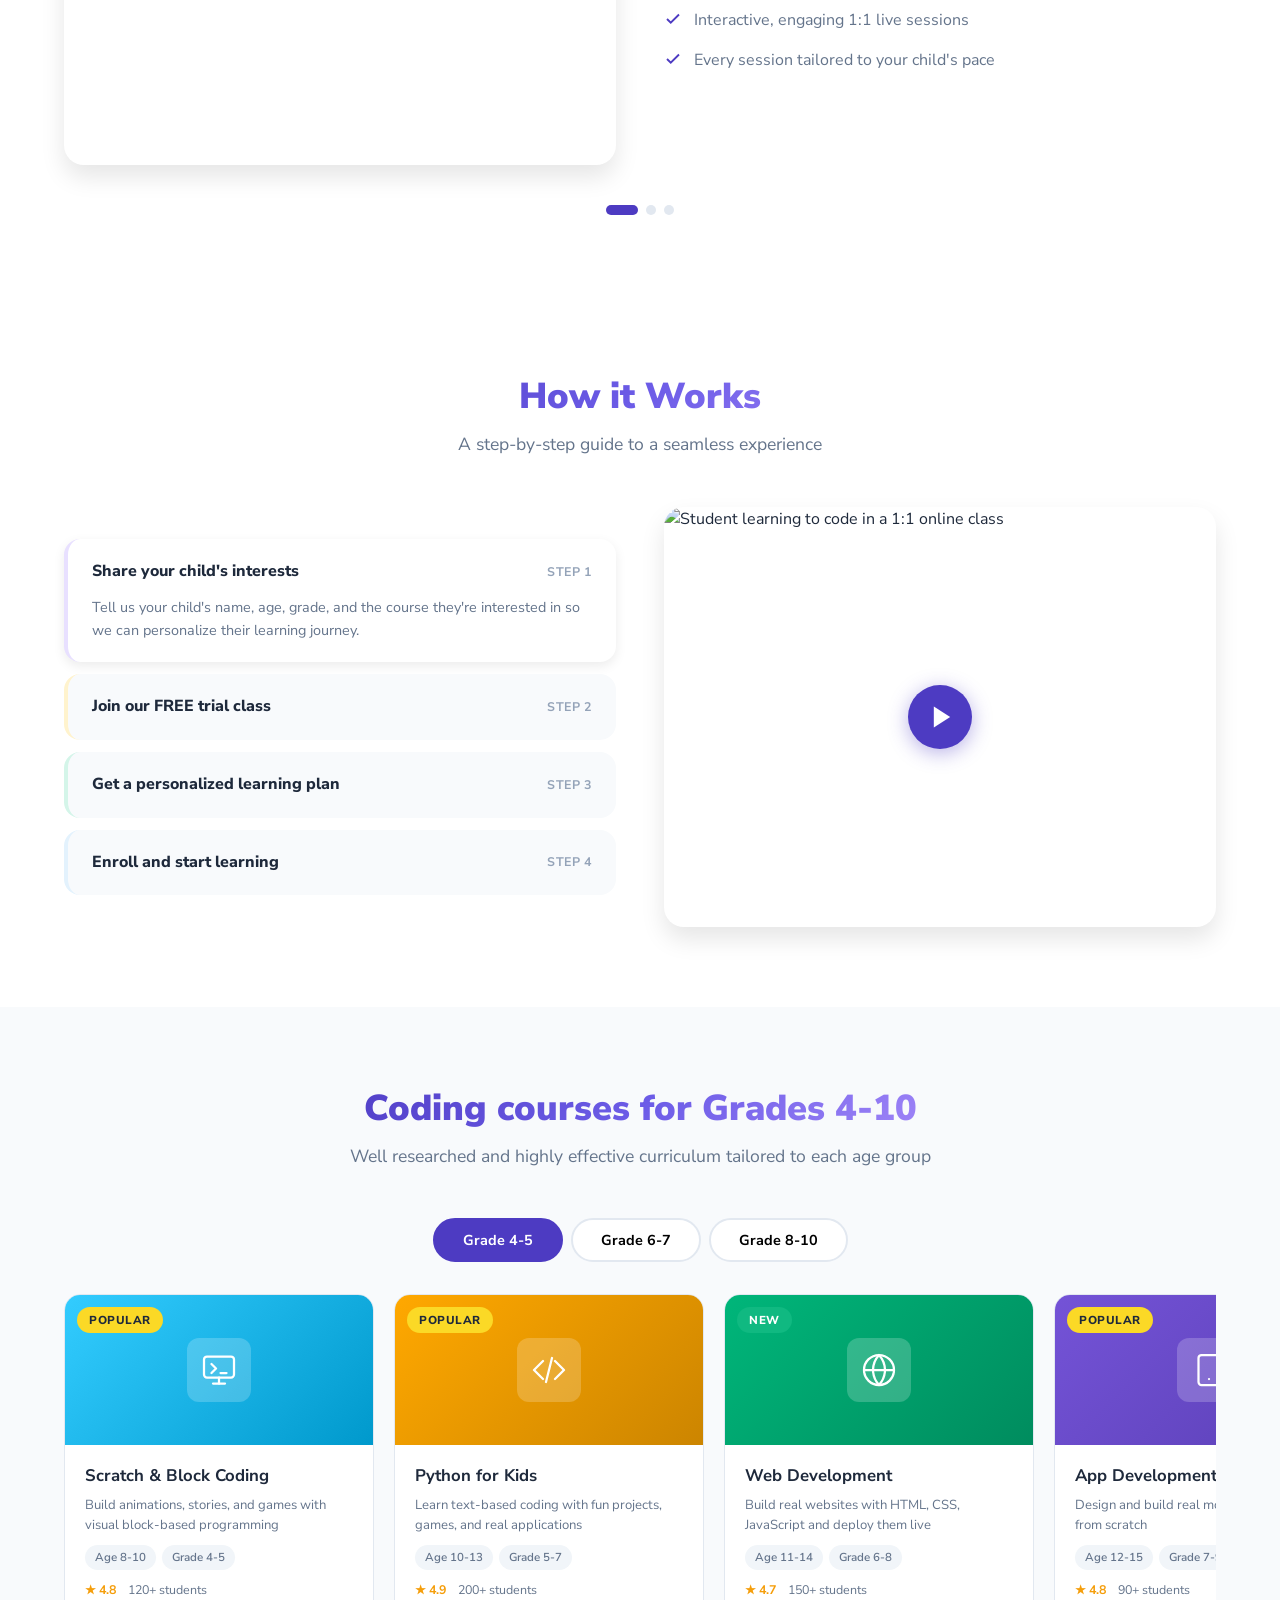
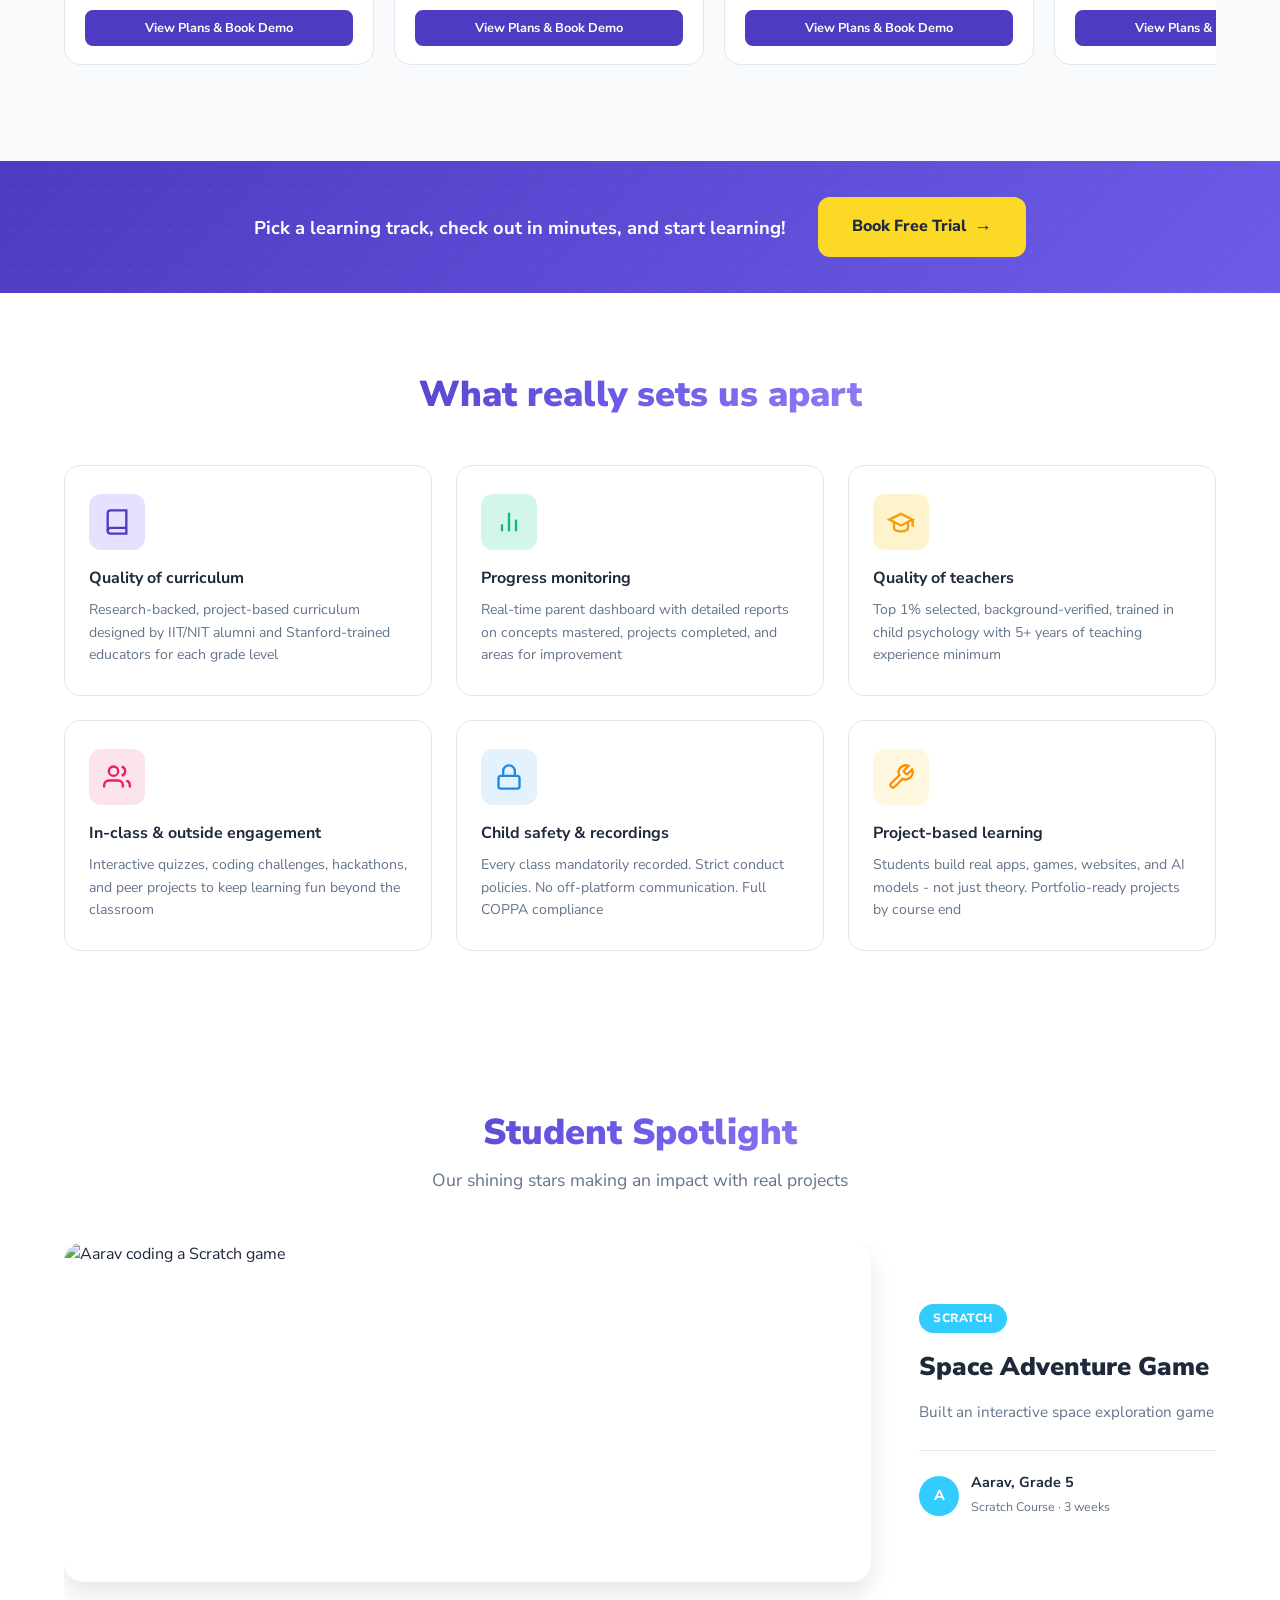
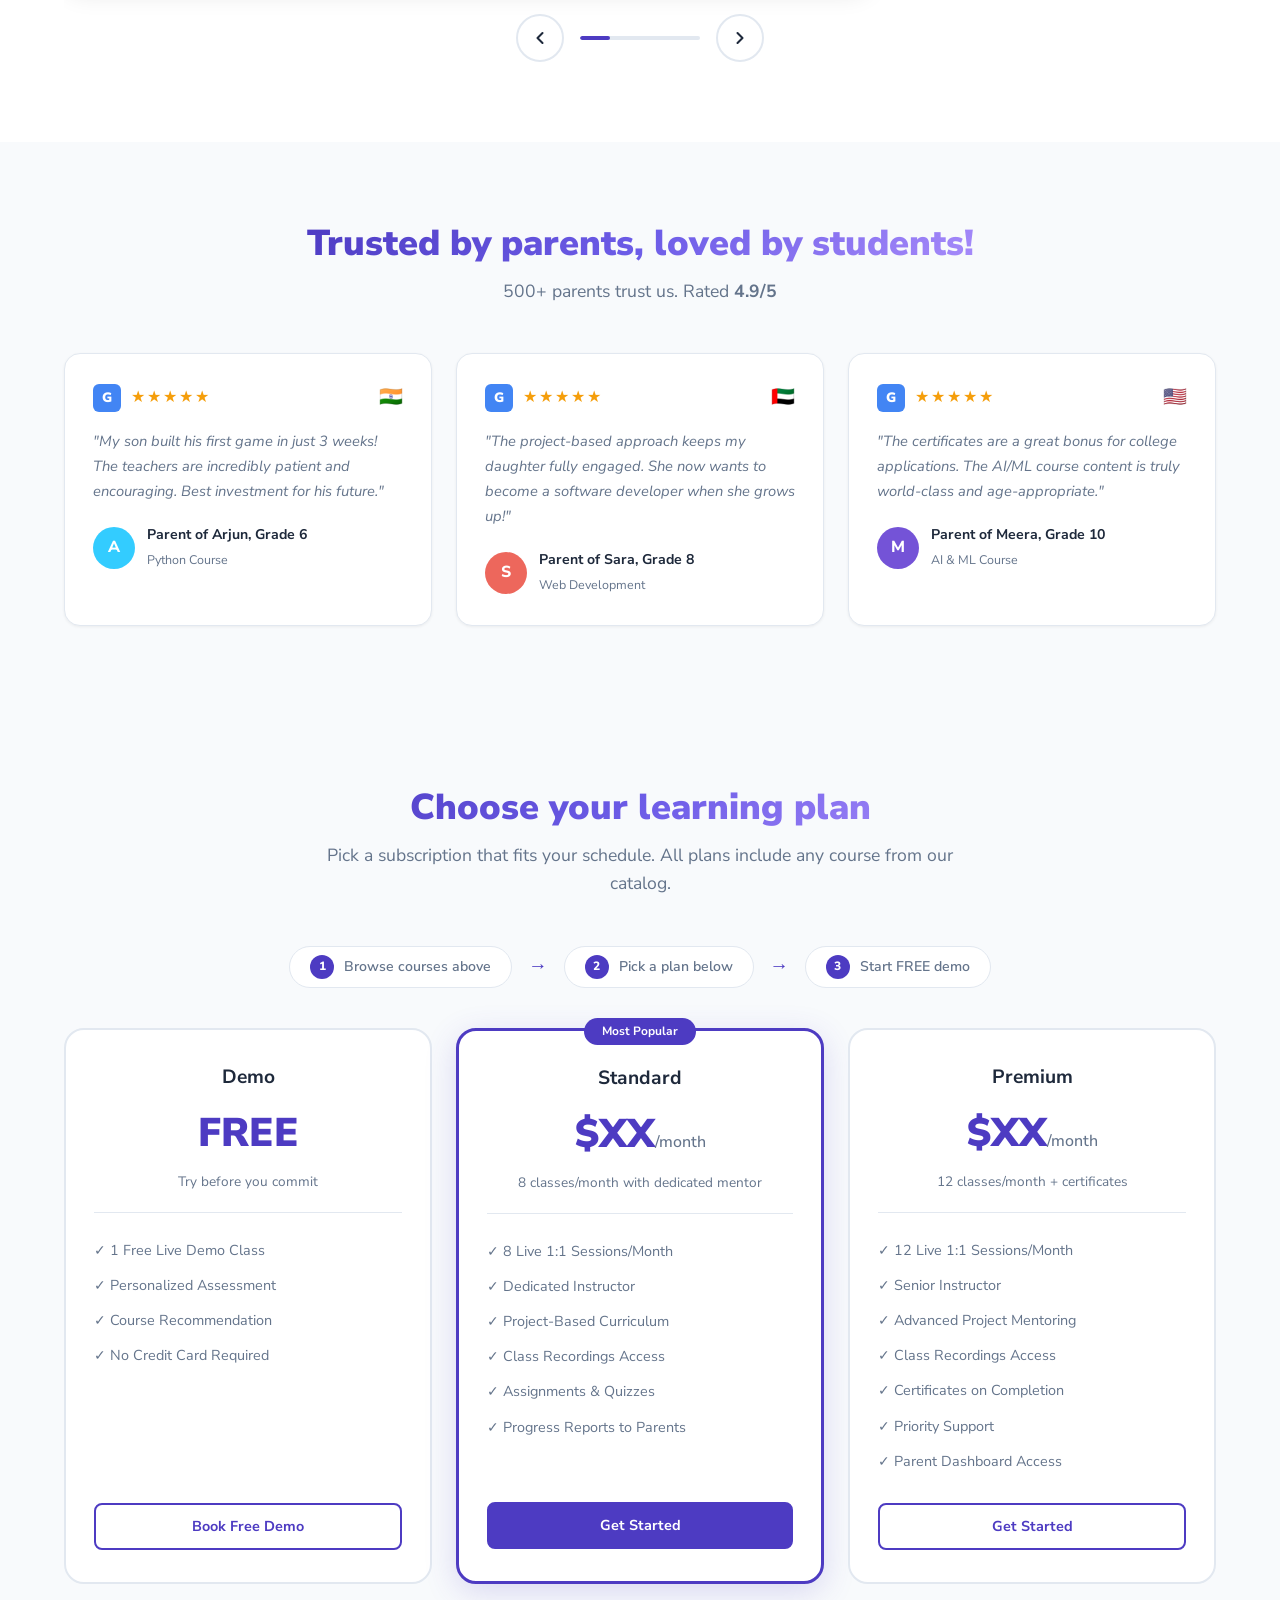
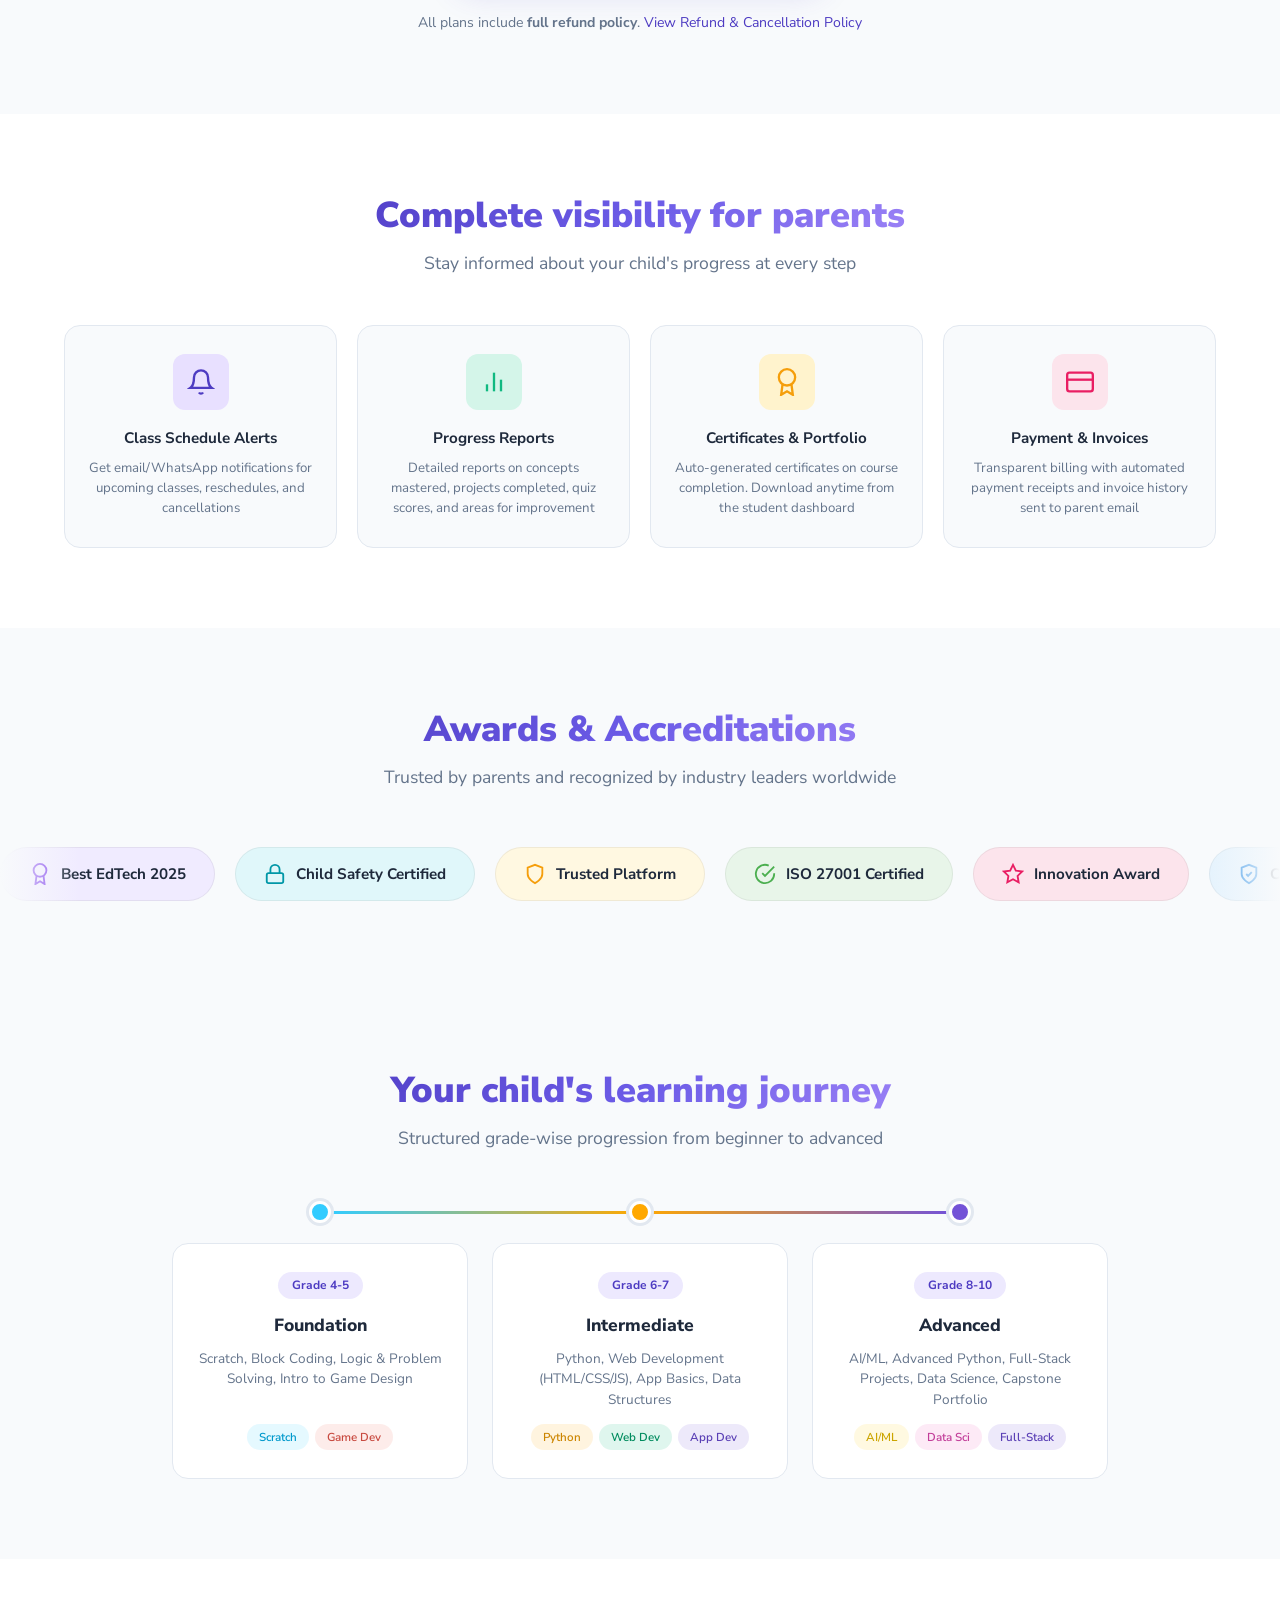
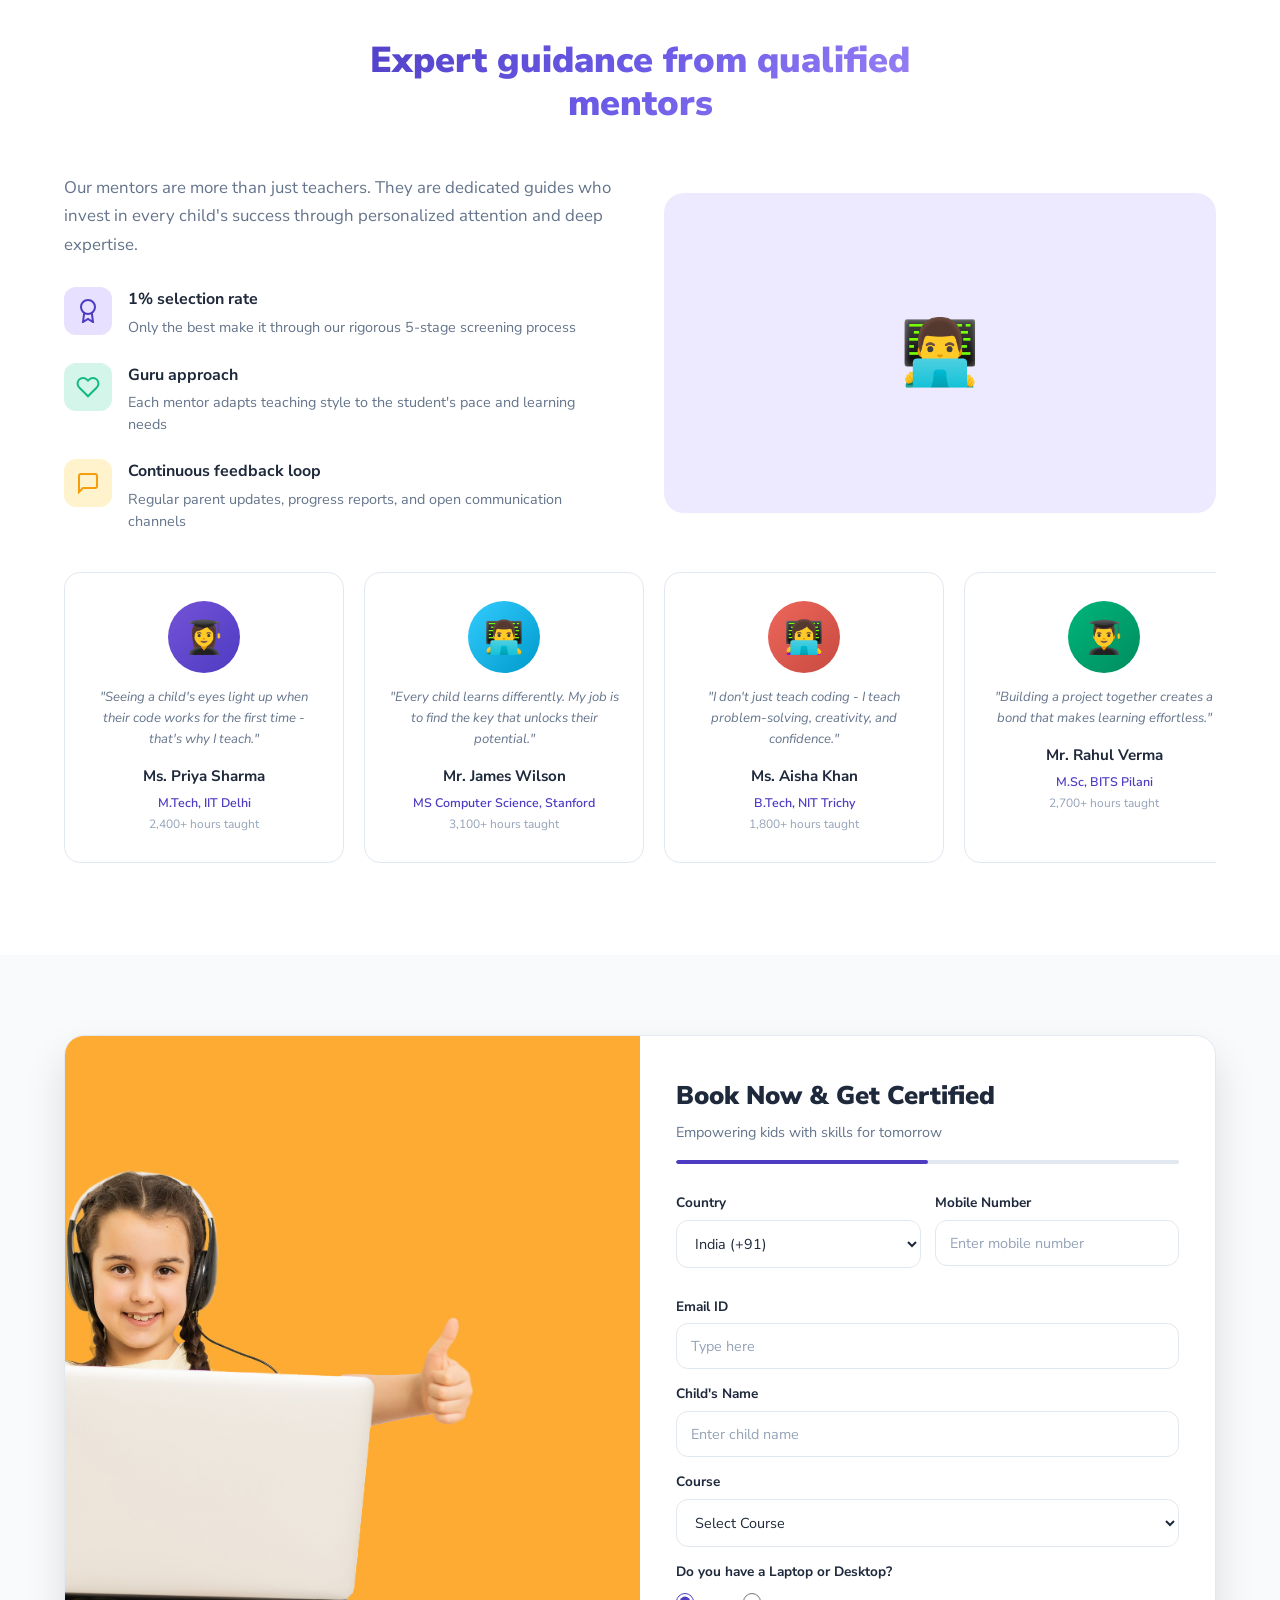
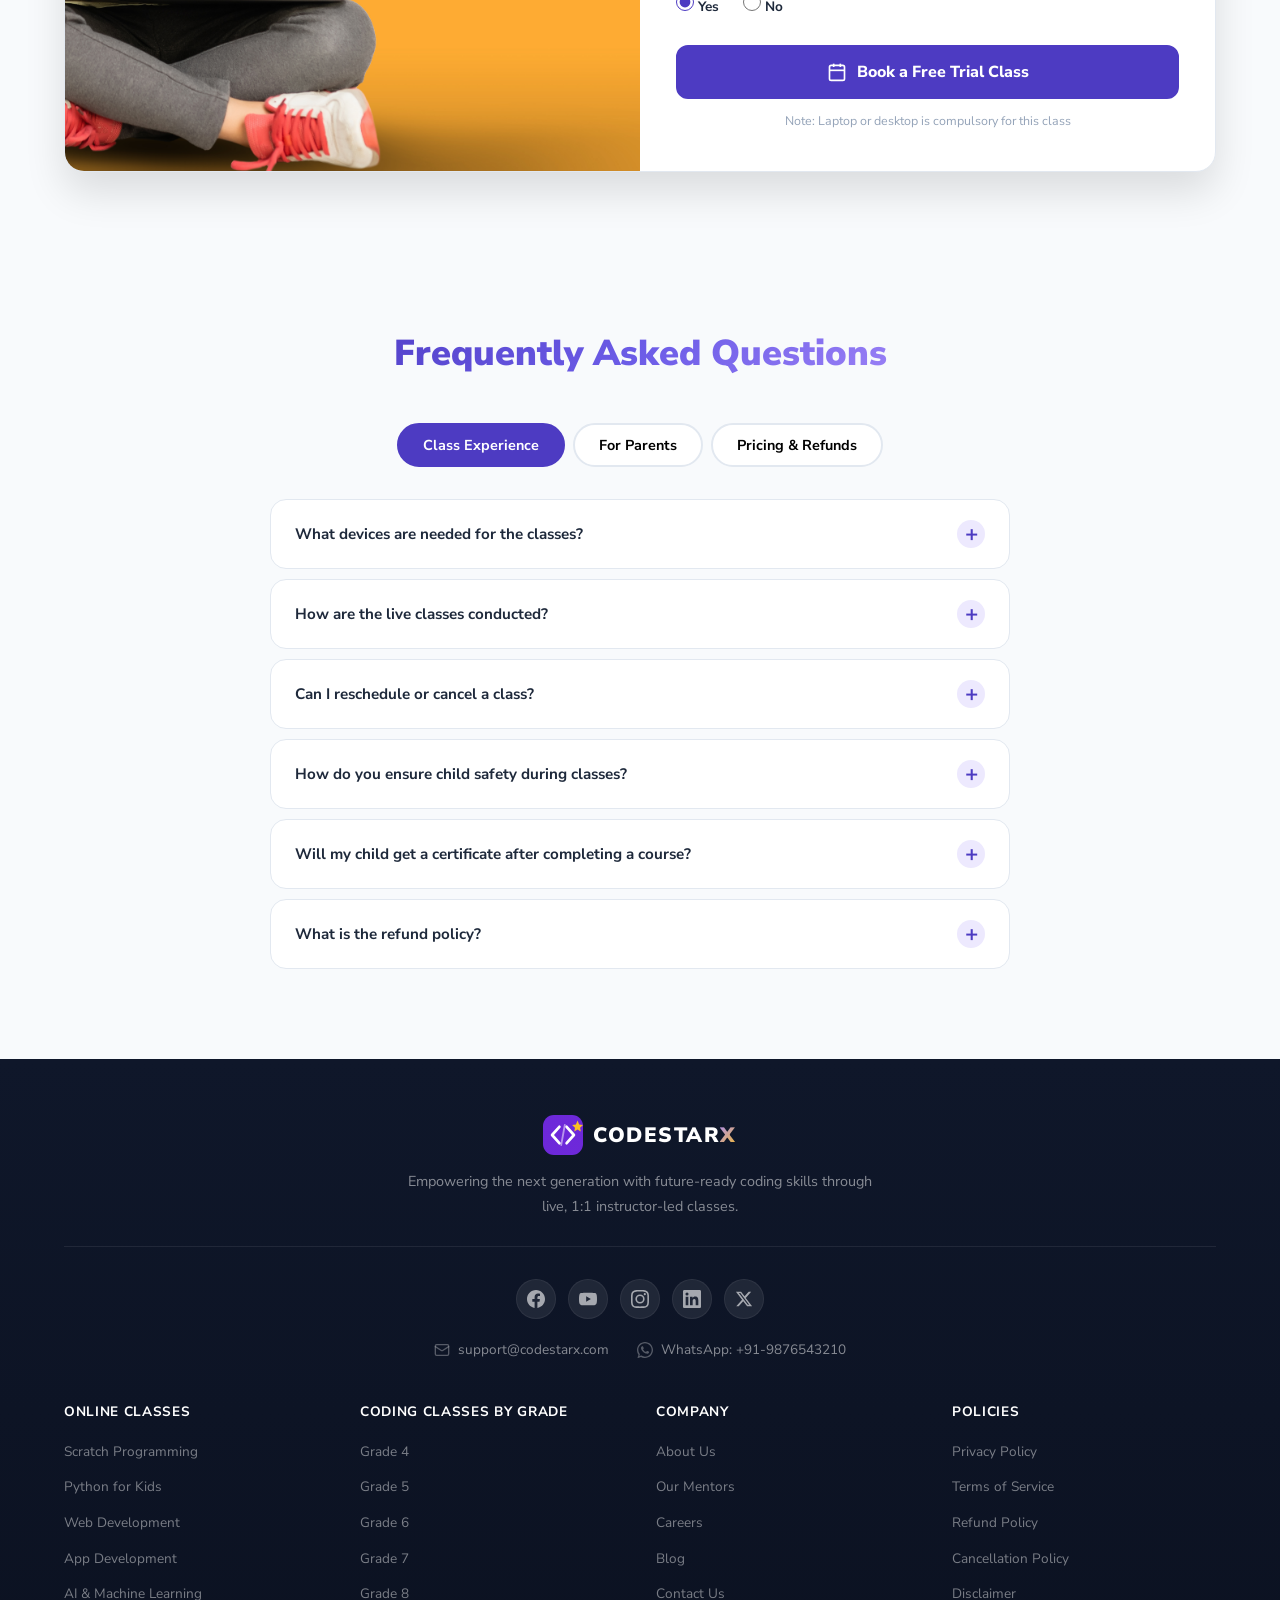
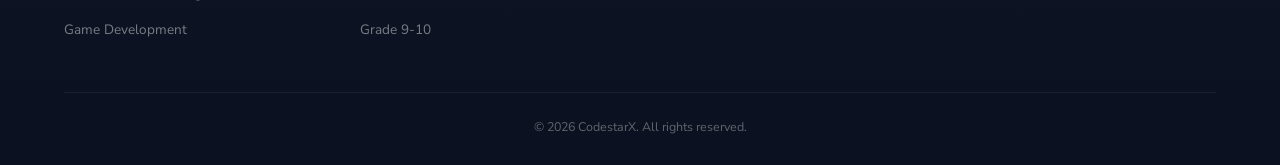
==== commit 18fb1d85: "feedback update" ====
--- a/v2/wireframe/index.html
+++ b/v2/wireframe/index.html
@@ -149,11 +149,11 @@
     <!-- ========== 6. SKILLS FOR THE FUTURE ========== -->
     <section class="section skills" id="programs">
         <div class="container">
-            <div class="section-header">
+            <div class="section-header" data-reveal="fade-up">
                 <h2 class="gradient-text">Skills for the Future</h2>
                 <p>Grade-appropriate coding courses designed to build real-world skills</p>
             </div>
-            <div class="skills-grid">
+            <div class="skills-grid" data-reveal-stagger>
                 <div class="skill-card" style="background: #33CCFF;">
                     <div class="skill-icon">
                         <svg viewBox="0 0 24 24" fill="none" stroke="currentColor" stroke-width="2" stroke-linecap="round" stroke-linejoin="round"><rect x="2" y="3" width="20" height="14" rx="2"/><path d="M8 21h8"/><path d="M12 17v4"/><path d="m7 8 3 3-3 3"/><line x1="13" y1="14" x2="17" y2="14"/></svg>
@@ -217,10 +217,10 @@
     <!-- ========== 7. PROVEN ADVANTAGE ========== -->
     <section class="section proven-advantage" id="proven-advantage">
         <div class="container">
-            <div class="section-header">
+            <div class="section-header" data-reveal="fade-up">
                 <h2 class="gradient-text">The proven advantage of 1:1 learning</h2>
             </div>
-            <div class="proven-inner">
+            <div class="proven-inner" data-reveal="fade-up">
                 <div class="proven-visual">
                     <div class="proven-chart-box">
                         <div class="chart-title">Learning Effectiveness</div>
@@ -269,7 +269,7 @@
     <!-- ========== 7.5 WHY CHOOSE CODESTARX ========== -->
     <section class="section why-codestarx" id="why-codestarx">
         <div class="container">
-            <div class="section-header">
+            <div class="section-header" data-reveal="fade-up">
                 <h2 class="gradient-text">Why Choose CodestarX</h2>
                 <p>We shape tomorrow's coders with world-class mentors, personalized learning, and real-world skills</p>
             </div>
@@ -325,11 +325,11 @@
     <!-- ========== 8. HOW IT WORKS ========== -->
     <section class="section how-it-works" id="getting-started">
         <div class="container">
-            <div class="section-header">
+            <div class="section-header" data-reveal="fade-up">
                 <h2 class="gradient-text">How it Works</h2>
                 <p>A step-by-step guide to a seamless experience</p>
             </div>
-            <div class="hiw-layout">
+            <div class="hiw-layout" data-reveal="fade-up">
                 <div class="hiw-steps">
                     <div class="hiw-step active" data-step="0" style="border-left: 4px solid #E8E0FF;">
                         <div class="hiw-step-header">
@@ -381,7 +381,7 @@
     <!-- ========== 9. COURSE CARDS ========== -->
     <section class="section courses" id="courses">
         <div class="container">
-            <div class="section-header">
+            <div class="section-header" data-reveal="fade-up">
                 <h2 class="gradient-text">Coding courses for Grades 4-10</h2>
                 <p>Well researched and highly effective curriculum tailored to each age group</p>
             </div>
@@ -522,10 +522,10 @@
     <!-- ========== 10. WHAT SETS US APART ========== -->
     <section class="section why-choose" id="why-us">
         <div class="container">
-            <div class="section-header">
+            <div class="section-header" data-reveal="fade-up">
                 <h2 class="gradient-text">What really sets us apart</h2>
             </div>
-            <div class="features-grid">
+            <div class="features-grid" data-reveal-stagger>
                 <div class="feature-card">
                     <div class="feature-icon" style="background: #E8E0FF;"><svg viewBox="0 0 24 24" fill="none" stroke="var(--primary)" stroke-width="2"><path d="M4 19.5A2.5 2.5 0 0 1 6.5 17H20"/><path d="M6.5 2H20v20H6.5A2.5 2.5 0 0 1 4 19.5v-15A2.5 2.5 0 0 1 6.5 2z"/></svg></div>
                     <h4>Quality of curriculum</h4>
@@ -563,84 +563,91 @@
     <!-- ========== 10.5 STUDENT SPOTLIGHT ========== -->
     <section class="section spotlight" id="spotlight">
         <div class="container">
-            <div class="section-header">
+            <div class="section-header" data-reveal="fade-up">
                 <h2 class="gradient-text">Student Spotlight</h2>
                 <p>Our shining stars making an impact with real projects</p>
             </div>
             <div class="spotlight-carousel" id="spotlightCarousel">
-                <div class="spotlight-slide active">
-                    <div class="spotlight-visual">
-                        <img src="https://images.unsplash.com/photo-1588702547923-7093a6c3ba33?w=600&h=450&fit=crop" alt="Aarav coding a Scratch game" loading="lazy">
-                    </div>
-                    <div class="spotlight-info">
-                        <span class="spotlight-tag" style="background: #33CCFF;">Scratch</span>
-                        <h3>Space Adventure Game</h3>
-                        <p class="spotlight-desc">Built an interactive space exploration game with 5 levels, animated characters, and sound effects using Scratch blocks.</p>
-                        <div class="spotlight-author">
-                            <div class="spotlight-avatar" style="background: #33CCFF;">A</div>
-                            <div>
-                                <strong>Aarav, Grade 5</strong>
-                                <span>Scratch Course &middot; 3 weeks</span>
-                            </div>
-                        </div>
-                    </div>
-                </div>
-                <div class="spotlight-slide">
-                    <div class="spotlight-visual">
-                        <img src="https://images.unsplash.com/photo-1555949963-aa79dcee981c?w=600&h=450&fit=crop" alt="Rohan building a Python app" loading="lazy">
-                    </div>
-                    <div class="spotlight-info">
-                        <span class="spotlight-tag" style="background: #FFA800;">Python</span>
-                        <h3>Quiz Master App</h3>
-                        <p class="spotlight-desc">A Python-powered quiz app with scoring system, timer, leaderboard, and 100+ questions across 5 categories.</p>
-                        <div class="spotlight-author">
-                            <div class="spotlight-avatar" style="background: #FFA800;">R</div>
-                            <div>
-                                <strong>Rohan, Grade 7</strong>
-                                <span>Python Course &middot; 4 weeks</span>
-                            </div>
-                        </div>
-                    </div>
-                </div>
-                <div class="spotlight-slide">
-                    <div class="spotlight-visual">
-                        <img src="https://images.unsplash.com/photo-1547658719-da2b51169166?w=600&h=450&fit=crop" alt="Sara building a website" loading="lazy">
-                    </div>
-                    <div class="spotlight-info">
-                        <span class="spotlight-tag" style="background: #00B67A;">Web Dev</span>
-                        <h3>Portfolio Website</h3>
-                        <p class="spotlight-desc">A responsive personal portfolio with project gallery, contact form, and dark mode toggle deployed live on the web.</p>
-                        <div class="spotlight-author">
-                            <div class="spotlight-avatar" style="background: #00B67A;">S</div>
-                            <div>
-                                <strong>Sara, Grade 8</strong>
-                                <span>Web Dev Course &middot; 5 weeks</span>
-                            </div>
-                        </div>
-                    </div>
-                </div>
-                <div class="spotlight-slide">
-                    <div class="spotlight-visual">
-                        <img src="https://images.unsplash.com/photo-1677442136019-21780ecad995?w=600&h=450&fit=crop" alt="Meera working on AI project" loading="lazy">
-                    </div>
-                    <div class="spotlight-info">
-                        <span class="spotlight-tag" style="background: #7453D7;">AI/ML</span>
-                        <h3>Image Classifier</h3>
-                        <p class="spotlight-desc">A machine learning model that identifies 10 animal species from photos using Teachable Machine with 92% accuracy.</p>
-                        <div class="spotlight-author">
-                            <div class="spotlight-avatar" style="background: #7453D7;">M</div>
-                            <div>
-                                <strong>Meera, Grade 10</strong>
-                                <span>AI & ML Course &middot; 6 weeks</span>
-                            </div>
-                        </div>
-                    </div>
-                </div>
-                <div class="spotlight-dots">
-                    <button class="spotlight-dot active" data-i="0"></button>
-                    <button class="spotlight-dot" data-i="1"></button>
-                    <button class="spotlight-dot" data-i="2"></button>
-                    <button class="spotlight-dot" data-i="3"></button>
+                <div class="spotlight-track" id="spotlightTrack">
+                    <div class="spotlight-slide active">
+                        <div class="spotlight-visual">
+                            <img src="https://images.unsplash.com/photo-1588702547923-7093a6c3ba33?w=600&h=450&fit=crop" alt="Aarav coding a Scratch game" loading="lazy">
+                        </div>
+                        <div class="spotlight-info">
+                            <span class="spotlight-tag" style="background: #33CCFF;">Scratch</span>
+                            <h3>Space Adventure Game</h3>
+                            <p class="spotlight-desc">Built an interactive space exploration game with 5 levels, animated characters, and sound effects using Scratch blocks.</p>
+                            <div class="spotlight-author">
+                                <div class="spotlight-avatar" style="background: #33CCFF;">A</div>
+                                <div>
+                                    <strong>Aarav, Grade 5</strong>
+                                    <span>Scratch Course &middot; 3 weeks</span>
+                                </div>
+                            </div>
+                        </div>
+                    </div>
+                    <div class="spotlight-slide">
+                        <div class="spotlight-visual">
+                            <img src="https://images.unsplash.com/photo-1555949963-aa79dcee981c?w=600&h=450&fit=crop" alt="Rohan building a Python app" loading="lazy">
+                        </div>
+                        <div class="spotlight-info">
+                            <span class="spotlight-tag" style="background: #FFA800;">Python</span>
+                            <h3>Quiz Master App</h3>
+                            <p class="spotlight-desc">A Python-powered quiz app with scoring system, timer, leaderboard, and 100+ questions across 5 categories.</p>
+                            <div class="spotlight-author">
+                                <div class="spotlight-avatar" style="background: #FFA800;">R</div>
+                                <div>
+                                    <strong>Rohan, Grade 7</strong>
+                                    <span>Python Course &middot; 4 weeks</span>
+                                </div>
+                            </div>
+                        </div>
+                    </div>
+                    <div class="spotlight-slide">
+                        <div class="spotlight-visual">
+                            <img src="https://images.unsplash.com/photo-1547658719-da2b51169166?w=600&h=450&fit=crop" alt="Sara building a website" loading="lazy">
+                        </div>
+                        <div class="spotlight-info">
+                            <span class="spotlight-tag" style="background: #00B67A;">Web Dev</span>
+                            <h3>Portfolio Website</h3>
+                            <p class="spotlight-desc">A responsive personal portfolio with project gallery, contact form, and dark mode toggle deployed live on the web.</p>
+                            <div class="spotlight-author">
+                                <div class="spotlight-avatar" style="background: #00B67A;">S</div>
+                                <div>
+                                    <strong>Sara, Grade 8</strong>
+                                    <span>Web Dev Course &middot; 5 weeks</span>
+                                </div>
+                            </div>
+                        </div>
+                    </div>
+                    <div class="spotlight-slide">
+                        <div class="spotlight-visual">
+                            <img src="https://images.unsplash.com/photo-1677442136019-21780ecad995?w=600&h=450&fit=crop" alt="Meera working on AI project" loading="lazy">
+                        </div>
+                        <div class="spotlight-info">
+                            <span class="spotlight-tag" style="background: #7453D7;">AI/ML</span>
+                            <h3>Image Classifier</h3>
+                            <p class="spotlight-desc">A machine learning model that identifies 10 animal species from photos using Teachable Machine with 92% accuracy.</p>
+                            <div class="spotlight-author">
+                                <div class="spotlight-avatar" style="background: #7453D7;">M</div>
+                                <div>
+                                    <strong>Meera, Grade 10</strong>
+                                    <span>AI & ML Course &middot; 6 weeks</span>
+                                </div>
+                            </div>
+                        </div>
+                    </div>
+                </div>
+                <div class="spotlight-nav">
+                    <button class="spotlight-arrow spotlight-prev" aria-label="Previous">
+                        <svg viewBox="0 0 24 24"><path d="M15 18l-6-6 6-6" stroke-linecap="round" stroke-linejoin="round"/></svg>
+                    </button>
+                    <div class="spotlight-progress">
+                        <div class="spotlight-progress-fill" id="spotlightProgress"></div>
+                    </div>
+                    <button class="spotlight-arrow spotlight-next" aria-label="Next">
+                        <svg viewBox="0 0 24 24"><path d="M9 18l6-6-6-6" stroke-linecap="round" stroke-linejoin="round"/></svg>
+                    </button>
                 </div>
             </div>
         </div>
@@ -649,11 +656,11 @@
     <!-- ========== 11. TESTIMONIALS ========== -->
     <section class="section testimonials" id="testimonials">
         <div class="container">
-            <div class="section-header">
+            <div class="section-header" data-reveal="fade-up">
                 <h2 class="gradient-text">Trusted by parents, loved by students!</h2>
                 <p>500+ parents trust us. Rated <strong>4.9/5</strong></p>
             </div>
-            <div class="testimonial-grid">
+            <div class="testimonial-grid" data-reveal-stagger>
                 <div class="testimonial-card">
                     <div class="testimonial-top">
                         <div class="google-badge">G</div>
@@ -706,7 +713,7 @@
     <!-- ========== NEW: PRICING PLANS (from PRD) ========== -->
     <section class="section pricing" id="pricing">
         <div class="container">
-            <div class="section-header">
+            <div class="section-header" data-reveal="fade-up">
                 <h2 class="gradient-text">Choose your learning plan</h2>
                 <p>Pick a subscription that fits your schedule. All plans include any course from our catalog.</p>
             </div>
@@ -726,7 +733,7 @@
                     <span>Start FREE demo</span>
                 </div>
             </div>
-            <div class="pricing-grid">
+            <div class="pricing-grid" data-reveal-stagger>
                 <div class="pricing-card">
                     <div class="pricing-header-card">
                         <h3>Demo</h3>
@@ -783,7 +790,7 @@
     <!-- ========== NEW: PARENT VISIBILITY (from PRD) ========== -->
     <section class="section parent-section" id="parents">
         <div class="container">
-            <div class="section-header">
+            <div class="section-header" data-reveal="fade-up">
                 <h2 class="gradient-text">Complete visibility for parents</h2>
                 <p>Stay informed about your child's progress at every step</p>
             </div>
@@ -815,7 +822,7 @@
     <!-- ========== AWARDS & ACCREDITATIONS ========== -->
     <section class="section awards">
         <div class="container">
-            <div class="section-header">
+            <div class="section-header" data-reveal="fade-up">
                 <h2 class="gradient-text">Awards & Accreditations</h2>
                 <p>Trusted by parents and recognized by industry leaders worldwide</p>
             </div>
@@ -848,7 +855,7 @@
     <!-- ========== NEW: CURRICULUM PROGRESSION PATH (from PRD) ========== -->
     <section class="section curriculum-path" id="curriculum">
         <div class="container">
-            <div class="section-header">
+            <div class="section-header" data-reveal="fade-up">
                 <h2 class="gradient-text">Your child's learning journey</h2>
                 <p>Structured grade-wise progression from beginner to advanced</p>
             </div>
@@ -900,7 +907,7 @@
     <!-- ========== 12. TEACHER/MENTOR CARDS ========== -->
     <section class="section mentors" id="mentors">
         <div class="container">
-            <div class="section-header">
+            <div class="section-header" data-reveal="fade-up">
                 <h2 class="gradient-text">Expert guidance from qualified mentors</h2>
             </div>
             <div class="mentors-inner">
@@ -980,7 +987,7 @@
     <!-- ========== 13. BOOKING FORM ========== -->
     <section class="section booking" id="booking">
         <div class="container">
-            <div class="booking-layout">
+            <div class="booking-layout" data-reveal="fade-up">
                 <!-- Left: Image -->
                 <div class="booking-visual">
                     <img src="videos/booking-kid.jpg" alt="Excited kid with laptop celebrating" loading="lazy">
@@ -1057,7 +1064,7 @@
     <!-- ========== 14. FAQ ========== -->
     <section class="section faq" id="faq">
         <div class="container">
-            <div class="section-header">
+            <div class="section-header" data-reveal="fade-up">
                 <h2 class="gradient-text">Frequently Asked Questions</h2>
             </div>
             <div class="faq-tabs">
@@ -1235,7 +1242,107 @@
 
     <!-- ========== INLINE JAVASCRIPT ========== -->
     <script>
-        // FAQ accordion toggle
+    (function() {
+        'use strict';
+
+        // ===== 1. HERO ENTRANCE ANIMATION =====
+        window.addEventListener('load', function() {
+            setTimeout(function() {
+                document.querySelector('.hero').classList.add('hero-loaded');
+            }, 100);
+        });
+
+        // ===== 2. NAV HIDE/SHOW ON SCROLL (Zenda-style) =====
+        (function() {
+            var header = document.getElementById('header');
+            var lastScroll = 0;
+            var ticking = false;
+
+            window.addEventListener('scroll', function() {
+                if (!ticking) {
+                    window.requestAnimationFrame(function() {
+                        var scrollTop = window.pageYOffset || document.documentElement.scrollTop;
+
+                        // Add scrolled class for background
+                        if (scrollTop > 50) {
+                            header.classList.add('scrolled');
+                        } else {
+                            header.classList.remove('scrolled');
+                        }
+
+                        // Hide/show nav
+                        if (scrollTop > lastScroll && scrollTop > 100) {
+                            header.classList.add('nav-hidden');
+                        } else {
+                            header.classList.remove('nav-hidden');
+                        }
+
+                        lastScroll = scrollTop <= 0 ? 0 : scrollTop;
+                        ticking = false;
+                    });
+                    ticking = true;
+                }
+            });
+        })();
+
+        // ===== 3. SCROLL-REVEAL (IntersectionObserver) =====
+        (function() {
+            // Reveal [data-reveal] elements
+            var revealEls = document.querySelectorAll('[data-reveal]');
+            if (!revealEls.length) return;
+
+            var observer = new IntersectionObserver(function(entries) {
+                entries.forEach(function(entry) {
+                    if (entry.isIntersecting) {
+                        entry.target.classList.add('revealed');
+                        observer.unobserve(entry.target);
+                    }
+                });
+            }, { threshold: 0.15, rootMargin: '0px 0px -40px 0px' });
+
+            revealEls.forEach(function(el) { observer.observe(el); });
+        })();
+
+        // ===== 4. STAGGER-REVEAL for grids (features, skills, testimonials, pricing) =====
+        (function() {
+            var staggerContainers = document.querySelectorAll(
+                '.features-grid, .skills-grid, .testimonial-grid, .pricing-grid'
+            );
+            if (!staggerContainers.length) return;
+
+            var observer = new IntersectionObserver(function(entries) {
+                entries.forEach(function(entry) {
+                    if (entry.isIntersecting) {
+                        entry.target.classList.add('revealed');
+                        observer.unobserve(entry.target);
+                    }
+                });
+            }, { threshold: 0.1, rootMargin: '0px 0px -30px 0px' });
+
+            staggerContainers.forEach(function(el) { observer.observe(el); });
+        })();
+
+        // ===== 5. INFO BAR & STUDENT COUNT reveal =====
+        (function() {
+            var infoBar = document.querySelector('.info-bar');
+            var countBar = document.querySelector('.student-count-bar');
+            var bookingLayout = document.querySelector('.booking-layout');
+
+            var observer = new IntersectionObserver(function(entries) {
+                entries.forEach(function(entry) {
+                    if (entry.isIntersecting) {
+                        entry.target.classList.add('revealed');
+                        observer.unobserve(entry.target);
+                    }
+                });
+            }, { threshold: 0.2 });
+
+            if (infoBar) observer.observe(infoBar);
+            if (countBar) observer.observe(countBar);
+            if (bookingLayout) observer.observe(bookingLayout);
+        })();
+
+        // ===== 6. FAQ ACCORDION =====
         document.querySelectorAll('.faq-question').forEach(function(question) {
             question.addEventListener('click', function() {
                 var item = this.parentElement;
@@ -1243,15 +1350,9 @@
                 var toggle = this.querySelector('.faq-toggle');
                 var isOpen = answer.style.display === 'block';
 
-                // Close all
-                document.querySelectorAll('.faq-answer').forEach(function(a) {
-                    a.style.display = 'none';
-                });
-                document.querySelectorAll('.faq-toggle').forEach(function(t) {
-                    t.textContent = '+';
-                });
-
-                // Open clicked if it was closed
+                document.querySelectorAll('.faq-answer').forEach(function(a) { a.style.display = 'none'; });
+                document.querySelectorAll('.faq-toggle').forEach(function(t) { t.textContent = '+'; });
+
                 if (!isOpen) {
                     answer.style.display = 'block';
                     toggle.textContent = '-';
@@ -1259,15 +1360,13 @@
             });
         });
 
-        // Mobile menu toggle
+        // ===== 7. MOBILE MENU =====
         var menuBtn = document.getElementById('mobileMenuBtn');
         var mobileMenu = document.getElementById('mobileMenu');
         menuBtn.addEventListener('click', function() {
             mobileMenu.classList.toggle('open');
             menuBtn.classList.toggle('active');
         });
-
-        // Close mobile menu on link click
         mobileMenu.querySelectorAll('a').forEach(function(link) {
             link.addEventListener('click', function() {
                 mobileMenu.classList.remove('open');
@@ -1275,7 +1374,7 @@
             });
         });
 
-        // Smooth scroll for anchor links
+        // ===== 8. SMOOTH SCROLL =====
         document.querySelectorAll('a[href^="#"]').forEach(function(anchor) {
             anchor.addEventListener('click', function(e) {
                 var targetId = this.getAttribute('href');
@@ -1290,37 +1389,23 @@
             });
         });
 
-        // Header scroll state
-        window.addEventListener('scroll', function() {
-            var header = document.getElementById('header');
-            if (window.scrollY > 50) {
-                header.classList.add('scrolled');
-            } else {
-                header.classList.remove('scrolled');
-            }
-        });
-
-        // FAQ tab switching
+        // ===== 9. FAQ TABS =====
         document.querySelectorAll('.faq-tab').forEach(function(tab) {
             tab.addEventListener('click', function() {
-                document.querySelectorAll('.faq-tab').forEach(function(t) {
-                    t.classList.remove('active');
-                });
+                document.querySelectorAll('.faq-tab').forEach(function(t) { t.classList.remove('active'); });
                 this.classList.add('active');
             });
         });
 
-        // Grade filter buttons
+        // ===== 10. GRADE FILTER =====
         document.querySelectorAll('.grade-btn').forEach(function(btn) {
             btn.addEventListener('click', function() {
-                document.querySelectorAll('.grade-btn').forEach(function(b) {
-                    b.classList.remove('active');
-                });
+                document.querySelectorAll('.grade-btn').forEach(function(b) { b.classList.remove('active'); });
                 this.classList.add('active');
             });
         });
 
-        // ===== HOW IT WORKS ACCORDION =====
+        // ===== 11. HOW IT WORKS ACCORDION =====
         (function() {
             var steps = document.querySelectorAll('.hiw-step');
             if (!steps.length) return;
@@ -1347,34 +1432,59 @@
             }, 4000);
         })();
 
-        // ===== STUDENT SPOTLIGHT CAROUSEL =====
+        // ===== 12. STUDENT SPOTLIGHT CAROUSEL (Swiper-style track slider) =====
         (function() {
             var wrap = document.getElementById('spotlightCarousel');
             if (!wrap) return;
-            var sl = wrap.querySelectorAll('.spotlight-slide');
-            var dt = wrap.querySelectorAll('.spotlight-dot');
+
+            var track = document.getElementById('spotlightTrack');
+            var slides = wrap.querySelectorAll('.spotlight-slide');
+            var prevBtn = wrap.querySelector('.spotlight-prev');
+            var nextBtn = wrap.querySelector('.spotlight-next');
+            var progressFill = document.getElementById('spotlightProgress');
+            var total = slides.length;
             var cur = 0;
 
-            function go(i) {
-                sl[cur].classList.remove('active');
-                dt[cur] && dt[cur].classList.remove('active');
-                cur = i;
-                sl[cur].classList.add('active');
-                dt[cur] && dt[cur].classList.add('active');
+            function goTo(i) {
+                slides[cur].classList.remove('active');
+                cur = ((i % total) + total) % total; // wrap around
+                slides[cur].classList.add('active');
+                track.style.transform = 'translateX(-' + (cur * 100) + '%)';
+                if (progressFill) {
+                    progressFill.style.width = ((cur + 1) / total * 100) + '%';
+                }
             }
 
-            var t = setInterval(function() { go((cur + 1) % sl.length); }, 4000);
-
-            dt.forEach(function(d, idx) {
-                d.addEventListener('click', function() {
-                    clearInterval(t);
-                    go(idx);
-                    t = setInterval(function() { go((cur + 1) % sl.length); }, 4000);
-                });
-            });
+            // Auto-advance
+            var autoTimer = setInterval(function() { goTo(cur + 1); }, 5000);
+
+            function resetAuto() {
+                clearInterval(autoTimer);
+                autoTimer = setInterval(function() { goTo(cur + 1); }, 5000);
+            }
+
+            if (prevBtn) prevBtn.addEventListener('click', function() { resetAuto(); goTo(cur - 1); });
+            if (nextBtn) nextBtn.addEventListener('click', function() { resetAuto(); goTo(cur + 1); });
+
+            // Initialize progress
+            goTo(0);
+
+            // Touch/swipe support
+            var startX = 0;
+            var isDragging = false;
+            wrap.addEventListener('touchstart', function(e) { startX = e.touches[0].clientX; isDragging = true; }, { passive: true });
+            wrap.addEventListener('touchend', function(e) {
+                if (!isDragging) return;
+                isDragging = false;
+                var diff = startX - e.changedTouches[0].clientX;
+                if (Math.abs(diff) > 50) {
+                    resetAuto();
+                    goTo(diff > 0 ? cur + 1 : cur - 1);
+                }
+            }, { passive: true });
         })();
 
-        // ===== WHY CHOOSE CAROUSEL =====
+        // ===== 13. WHY CHOOSE CAROUSEL =====
         (function() {
             var wrap = document.getElementById('whyCarousel');
             if (!wrap) return;
@@ -1401,14 +1511,14 @@
             });
         })();
 
-        // Student count animation on scroll
+        // ===== 14. STUDENT COUNT ANIMATION =====
         (function() {
             var counter = document.getElementById('studentCounter');
+            if (!counter) return;
             var animated = false;
-            function animateCount() {
-                if (animated) return;
-                var rect = counter.getBoundingClientRect();
-                if (rect.top < window.innerHeight && rect.bottom > 0) {
+
+            var observer = new IntersectionObserver(function(entries) {
+                if (entries[0].isIntersecting && !animated) {
                     animated = true;
                     var target = 10000;
                     var current = 0;
@@ -1422,35 +1532,31 @@
                         counter.textContent = current.toLocaleString() + '+';
                     }, 16);
                 }
-            }
-            window.addEventListener('scroll', animateCount);
-            animateCount();
+            }, { threshold: 0.5 });
+
+            observer.observe(counter);
         })();
 
-        // ===== HERO VIDEO CAROUSEL =====
+        // ===== 15. HERO VIDEO CAROUSEL =====
         (function() {
             var slides = document.querySelectorAll('.hero-video-slide');
             var dots = document.querySelectorAll('.vdot');
             if (!slides.length) return;
             var current = 0;
             var total = slides.length;
-            var interval = 5000; // 5 seconds per slide
+            var interval = 5000;
 
             function goToSlide(i) {
-                // Pause current video
                 var curVid = slides[current].querySelector('video');
                 if (curVid) curVid.pause();
 
-                // Remove active
                 slides[current].classList.remove('active');
                 dots[current] && dots[current].classList.remove('active');
 
-                // Set new
                 current = i;
                 slides[current].classList.add('active');
                 dots[current] && dots[current].classList.add('active');
 
-                // Play new video
                 var newVid = slides[current].querySelector('video');
                 if (newVid) {
                     newVid.currentTime = 0;
@@ -1458,12 +1564,10 @@
                 }
             }
 
-            // Auto rotate
             var timer = setInterval(function() {
                 goToSlide((current + 1) % total);
             }, interval);
 
-            // Dot clicks
             dots.forEach(function(dot, idx) {
                 dot.addEventListener('click', function() {
                     clearInterval(timer);
@@ -1474,16 +1578,11 @@
                 });
             });
 
-            // Force play ALL videos (browsers need user gesture or muted)
             slides.forEach(function(slide) {
                 var v = slide.querySelector('video');
-                if (v) {
-                    v.muted = true;
-                    v.play().catch(function(){});
-                }
+                if (v) { v.muted = true; v.play().catch(function(){}); }
             });
 
-            // Also retry on any user interaction
             document.addEventListener('click', function tryPlay() {
                 slides.forEach(function(slide) {
                     var v = slide.querySelector('video');
@@ -1492,6 +1591,8 @@
                 document.removeEventListener('click', tryPlay);
             });
         })();
+
+    })();
     </script>
 
 </body>
--- a/v2/wireframe/styles.css
+++ b/v2/wireframe/styles.css
@@ -2154,3 +2154,292 @@
     .award-pill { padding: 8px 16px; font-size: 0.8rem; gap: 6px; }
     .award-icon { width: 18px; height: 18px; }
 }
+
+
+/* ============================================================
+   ANIMATIONS & SCROLL REVEALS (Zenda-inspired)
+   ============================================================ */
+
+/* --- Nav hide/show on scroll --- */
+.header {
+    transition: transform 0.4s cubic-bezier(.32,.72,0,1);
+}
+.header.nav-hidden {
+    transform: translateY(-100%);
+}
+
+/* --- Hero entrance animations --- */
+.hero-content {
+    opacity: 0;
+}
+.hero-loaded .hero-content {
+    opacity: 1;
+}
+.hero-loaded .hero-heading {
+    animation: heroSlideUp 0.9s cubic-bezier(.22,.61,.36,1) 0.2s both;
+}
+.hero-loaded .hero-subtitle {
+    animation: heroSlideUp 0.9s cubic-bezier(.22,.61,.36,1) 0.4s both;
+}
+.hero-loaded .hero-cta {
+    animation: heroSlideUp 0.9s cubic-bezier(.22,.61,.36,1) 0.6s both;
+}
+.hero-loaded .hero-video-dots {
+    animation: heroFadeIn 0.8s ease 0.8s both;
+}
+
+@keyframes heroSlideUp {
+    from { opacity: 0; transform: translateY(40px); }
+    to   { opacity: 1; transform: translateY(0); }
+}
+@keyframes heroFadeIn {
+    from { opacity: 0; }
+    to   { opacity: 1; }
+}
+
+/* --- Scroll-reveal base classes --- */
+[data-reveal] {
+    opacity: 0;
+    transition: opacity 0.7s cubic-bezier(.22,.61,.36,1),
+                transform 0.7s cubic-bezier(.22,.61,.36,1);
+    will-change: opacity, transform;
+}
+[data-reveal="fade-up"] {
+    transform: translateY(50px);
+}
+[data-reveal="fade-down"] {
+    transform: translateY(-50px);
+}
+[data-reveal="fade-left"] {
+    transform: translateX(-60px);
+}
+[data-reveal="fade-right"] {
+    transform: translateX(60px);
+}
+[data-reveal="zoom-in"] {
+    transform: scale(0.85);
+}
+[data-reveal="fade"] {
+    transform: none;
+}
+
+/* Revealed state */
+[data-reveal].revealed {
+    opacity: 1;
+    transform: translateY(0) translateX(0) scale(1);
+}
+
+/* Stagger children: each child delays 0.1s * index */
+[data-reveal-stagger] > [data-reveal] {
+    transition-delay: calc(var(--reveal-i, 0) * 0.12s);
+}
+
+/* --- Upgraded Spotlight Carousel (Swiper-style) --- */
+.spotlight-carousel {
+    position: relative;
+    overflow: hidden;
+}
+.spotlight-track {
+    display: flex;
+    transition: transform 0.55s cubic-bezier(.32,.72,0,1);
+}
+.spotlight-slide {
+    min-width: 100%;
+    display: grid !important;
+    grid-template-columns: 1fr 1fr;
+    gap: 48px;
+    align-items: center;
+    flex-shrink: 0;
+    opacity: 0.4;
+    transform: scale(0.95);
+    transition: opacity 0.5s ease, transform 0.5s ease;
+    animation: none;
+}
+.spotlight-slide.active {
+    opacity: 1;
+    transform: scale(1);
+}
+
+/* Spotlight nav arrows */
+.spotlight-nav {
+    display: flex;
+    align-items: center;
+    justify-content: center;
+    gap: 16px;
+    margin-top: 32px;
+}
+.spotlight-arrow {
+    width: 48px;
+    height: 48px;
+    border-radius: 50%;
+    border: 2px solid var(--border);
+    background: var(--card-bg);
+    cursor: pointer;
+    display: flex;
+    align-items: center;
+    justify-content: center;
+    transition: all 0.3s ease;
+    color: var(--text);
+    font-size: 1.2rem;
+}
+.spotlight-arrow:hover {
+    background: var(--primary);
+    border-color: var(--primary);
+    color: #fff;
+    transform: scale(1.08);
+}
+.spotlight-arrow svg {
+    width: 20px;
+    height: 20px;
+    stroke: currentColor;
+    stroke-width: 2.5;
+    fill: none;
+}
+
+/* Progress bar between arrows */
+.spotlight-progress {
+    width: 120px;
+    height: 4px;
+    background: var(--border);
+    border-radius: 4px;
+    overflow: hidden;
+    position: relative;
+}
+.spotlight-progress-fill {
+    height: 100%;
+    background: var(--primary);
+    border-radius: 4px;
+    transition: width 0.4s ease;
+}
+
+/* --- Info bar pills entrance --- */
+.info-bar .info-pill {
+    opacity: 0;
+    transform: translateY(20px);
+    transition: opacity 0.5s ease, transform 0.5s ease;
+}
+.info-bar.revealed .info-pill {
+    opacity: 1;
+    transform: translateY(0);
+}
+.info-bar.revealed .info-pill:nth-child(1) { transition-delay: 0s; }
+.info-bar.revealed .info-pill:nth-child(2) { transition-delay: 0.1s; }
+.info-bar.revealed .info-pill:nth-child(3) { transition-delay: 0.2s; }
+.info-bar.revealed .info-pill:nth-child(4) { transition-delay: 0.3s; }
+
+/* --- Feature cards stagger --- */
+.features-grid .feature-card {
+    opacity: 0;
+    transform: translateY(40px);
+    transition: opacity 0.6s ease, transform 0.6s ease;
+}
+.features-grid.revealed .feature-card {
+    opacity: 1;
+    transform: translateY(0);
+}
+.features-grid.revealed .feature-card:nth-child(1) { transition-delay: 0s; }
+.features-grid.revealed .feature-card:nth-child(2) { transition-delay: 0.1s; }
+.features-grid.revealed .feature-card:nth-child(3) { transition-delay: 0.15s; }
+.features-grid.revealed .feature-card:nth-child(4) { transition-delay: 0.2s; }
+.features-grid.revealed .feature-card:nth-child(5) { transition-delay: 0.25s; }
+.features-grid.revealed .feature-card:nth-child(6) { transition-delay: 0.3s; }
+
+/* --- Testimonial cards stagger --- */
+.testimonial-grid .testimonial-card {
+    opacity: 0;
+    transform: translateY(40px);
+    transition: opacity 0.6s ease, transform 0.6s ease;
+}
+.testimonial-grid.revealed .testimonial-card {
+    opacity: 1;
+    transform: translateY(0);
+}
+.testimonial-grid.revealed .testimonial-card:nth-child(1) { transition-delay: 0s; }
+.testimonial-grid.revealed .testimonial-card:nth-child(2) { transition-delay: 0.15s; }
+.testimonial-grid.revealed .testimonial-card:nth-child(3) { transition-delay: 0.25s; }
+
+/* --- Skill cards stagger --- */
+.skills-grid .skill-card {
+    opacity: 0;
+    transform: translateY(30px) scale(0.95);
+    transition: opacity 0.5s ease, transform 0.5s ease;
+}
+.skills-grid.revealed .skill-card {
+    opacity: 1;
+    transform: translateY(0) scale(1);
+}
+.skills-grid.revealed .skill-card:nth-child(1) { transition-delay: 0s; }
+.skills-grid.revealed .skill-card:nth-child(2) { transition-delay: 0.08s; }
+.skills-grid.revealed .skill-card:nth-child(3) { transition-delay: 0.16s; }
+.skills-grid.revealed .skill-card:nth-child(4) { transition-delay: 0.24s; }
+.skills-grid.revealed .skill-card:nth-child(5) { transition-delay: 0.32s; }
+.skills-grid.revealed .skill-card:nth-child(6) { transition-delay: 0.4s; }
+
+/* --- Pricing cards stagger --- */
+.pricing-grid .pricing-card {
+    opacity: 0;
+    transform: translateY(40px);
+    transition: opacity 0.6s ease, transform 0.6s ease;
+}
+.pricing-grid.revealed .pricing-card {
+    opacity: 1;
+    transform: translateY(0);
+}
+.pricing-grid.revealed .pricing-card:nth-child(1) { transition-delay: 0s; }
+.pricing-grid.revealed .pricing-card:nth-child(2) { transition-delay: 0.15s; }
+.pricing-grid.revealed .pricing-card:nth-child(3) { transition-delay: 0.25s; }
+
+/* --- Teacher cards stagger --- */
+.mentor-cards .mentor-card {
+    opacity: 0;
+    transform: translateY(40px);
+    transition: opacity 0.6s ease, transform 0.6s ease;
+}
+.mentor-cards.revealed .mentor-card {
+    opacity: 1;
+    transform: translateY(0);
+}
+.mentor-cards.revealed .mentor-card:nth-child(1) { transition-delay: 0s; }
+.mentor-cards.revealed .mentor-card:nth-child(2) { transition-delay: 0.12s; }
+.mentor-cards.revealed .mentor-card:nth-child(3) { transition-delay: 0.24s; }
+.mentor-cards.revealed .mentor-card:nth-child(4) { transition-delay: 0.36s; }
+
+/* --- Student count bar animation --- */
+.student-count-bar .student-count-inner {
+    opacity: 0;
+    transform: scale(0.9);
+    transition: opacity 0.8s ease, transform 0.8s cubic-bezier(.22,.61,.36,1);
+}
+.student-count-bar.revealed .student-count-inner {
+    opacity: 1;
+    transform: scale(1);
+}
+
+/* --- Booking section --- */
+.booking-layout {
+    opacity: 0;
+    transform: translateY(40px);
+    transition: opacity 0.7s ease, transform 0.7s ease;
+}
+.booking-layout.revealed {
+    opacity: 1;
+    transform: translateY(0);
+}
+
+/* --- Mobile responsive for spotlight arrows --- */
+@media (max-width: 768px) {
+    .spotlight-slide {
+        grid-template-columns: 1fr !important;
+        gap: 24px !important;
+    }
+    .spotlight-arrow {
+        width: 40px;
+        height: 40px;
+    }
+    .spotlight-progress {
+        width: 80px;
+    }
+    .spotlight-nav {
+        margin-top: 24px;
+    }
+}
